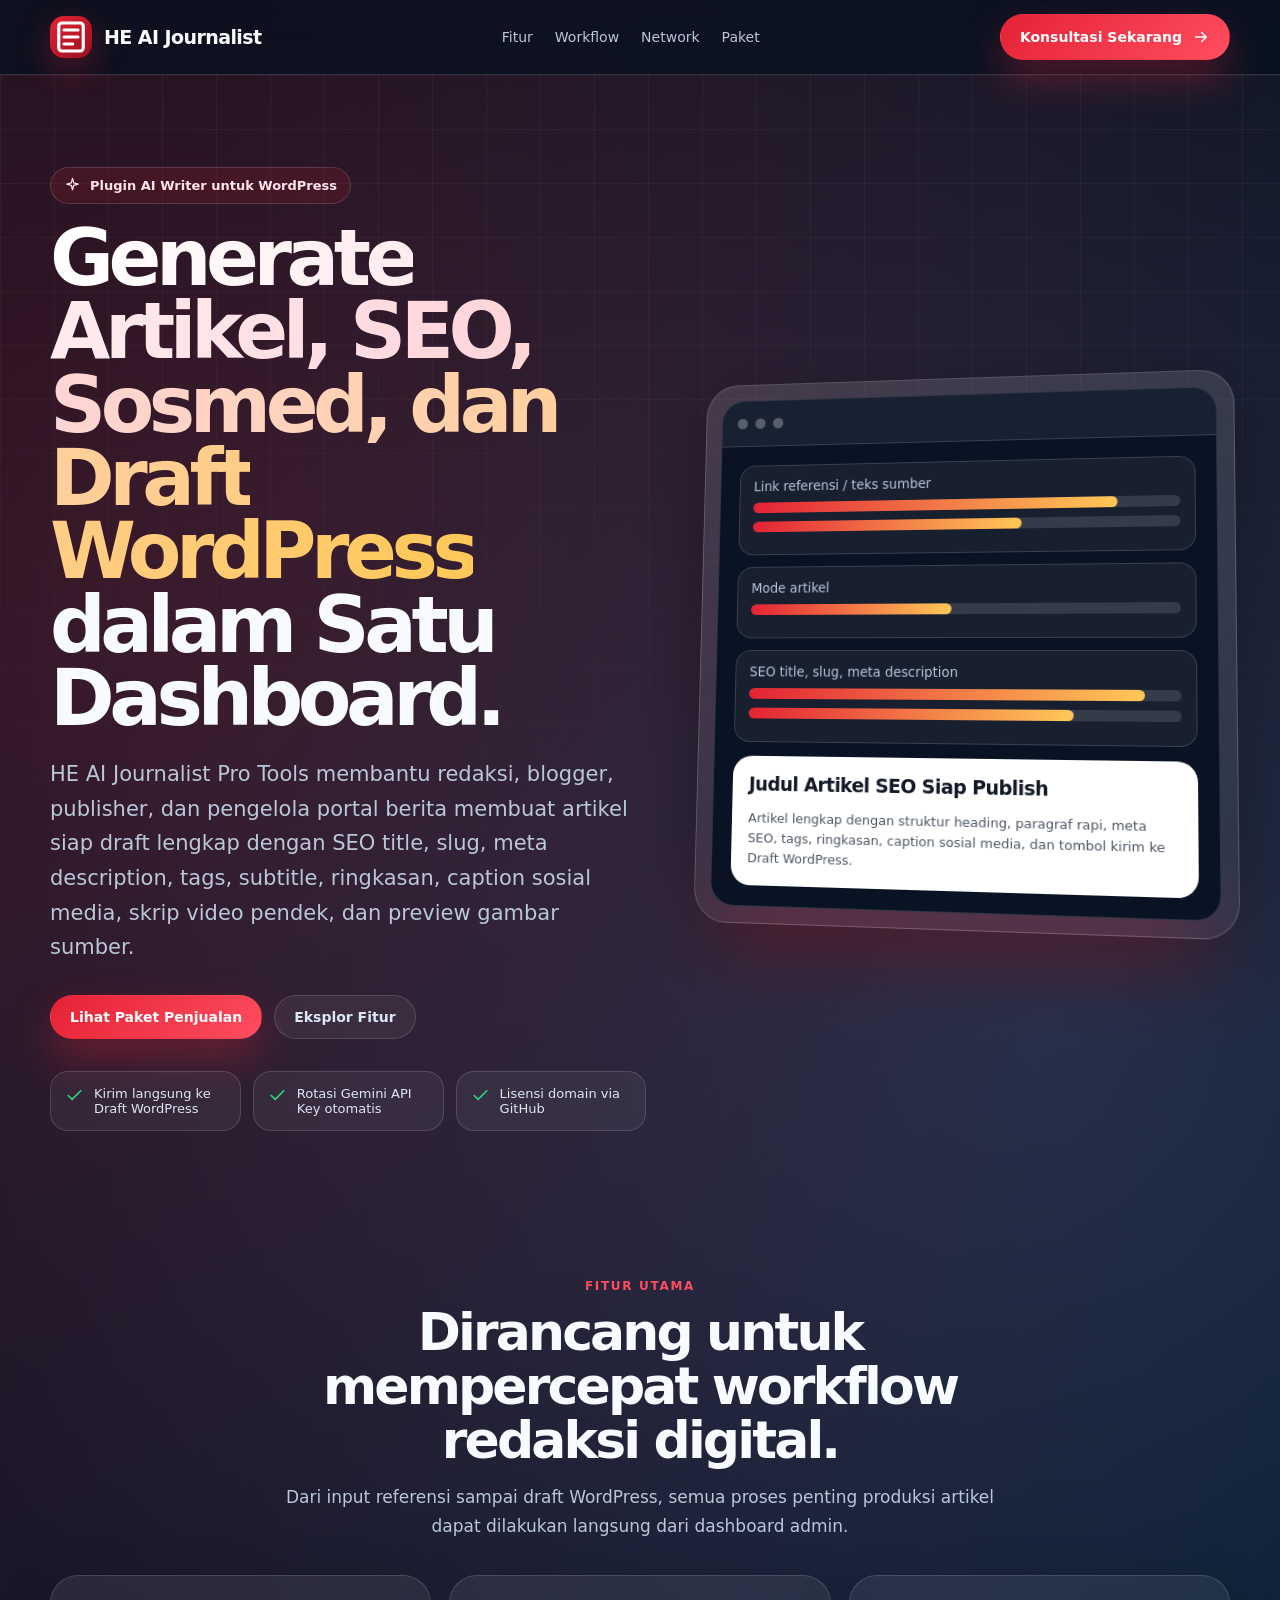
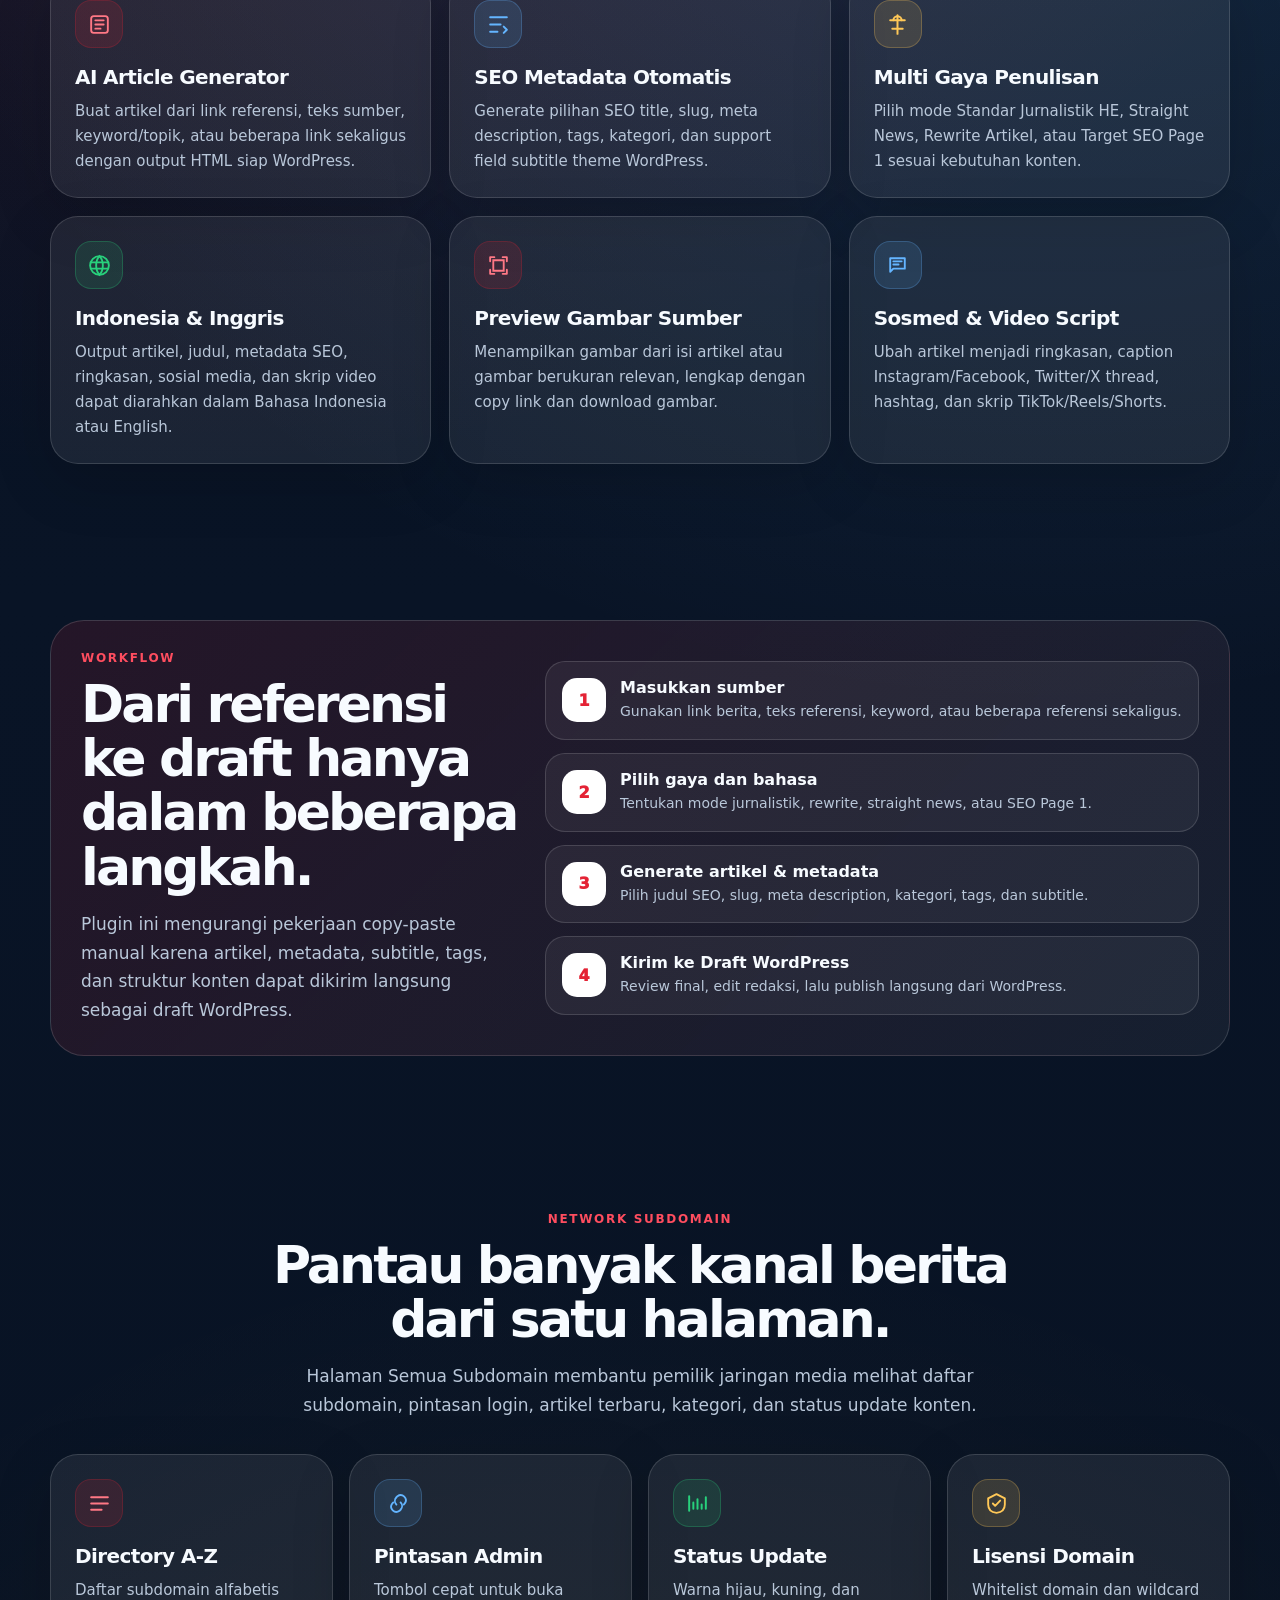
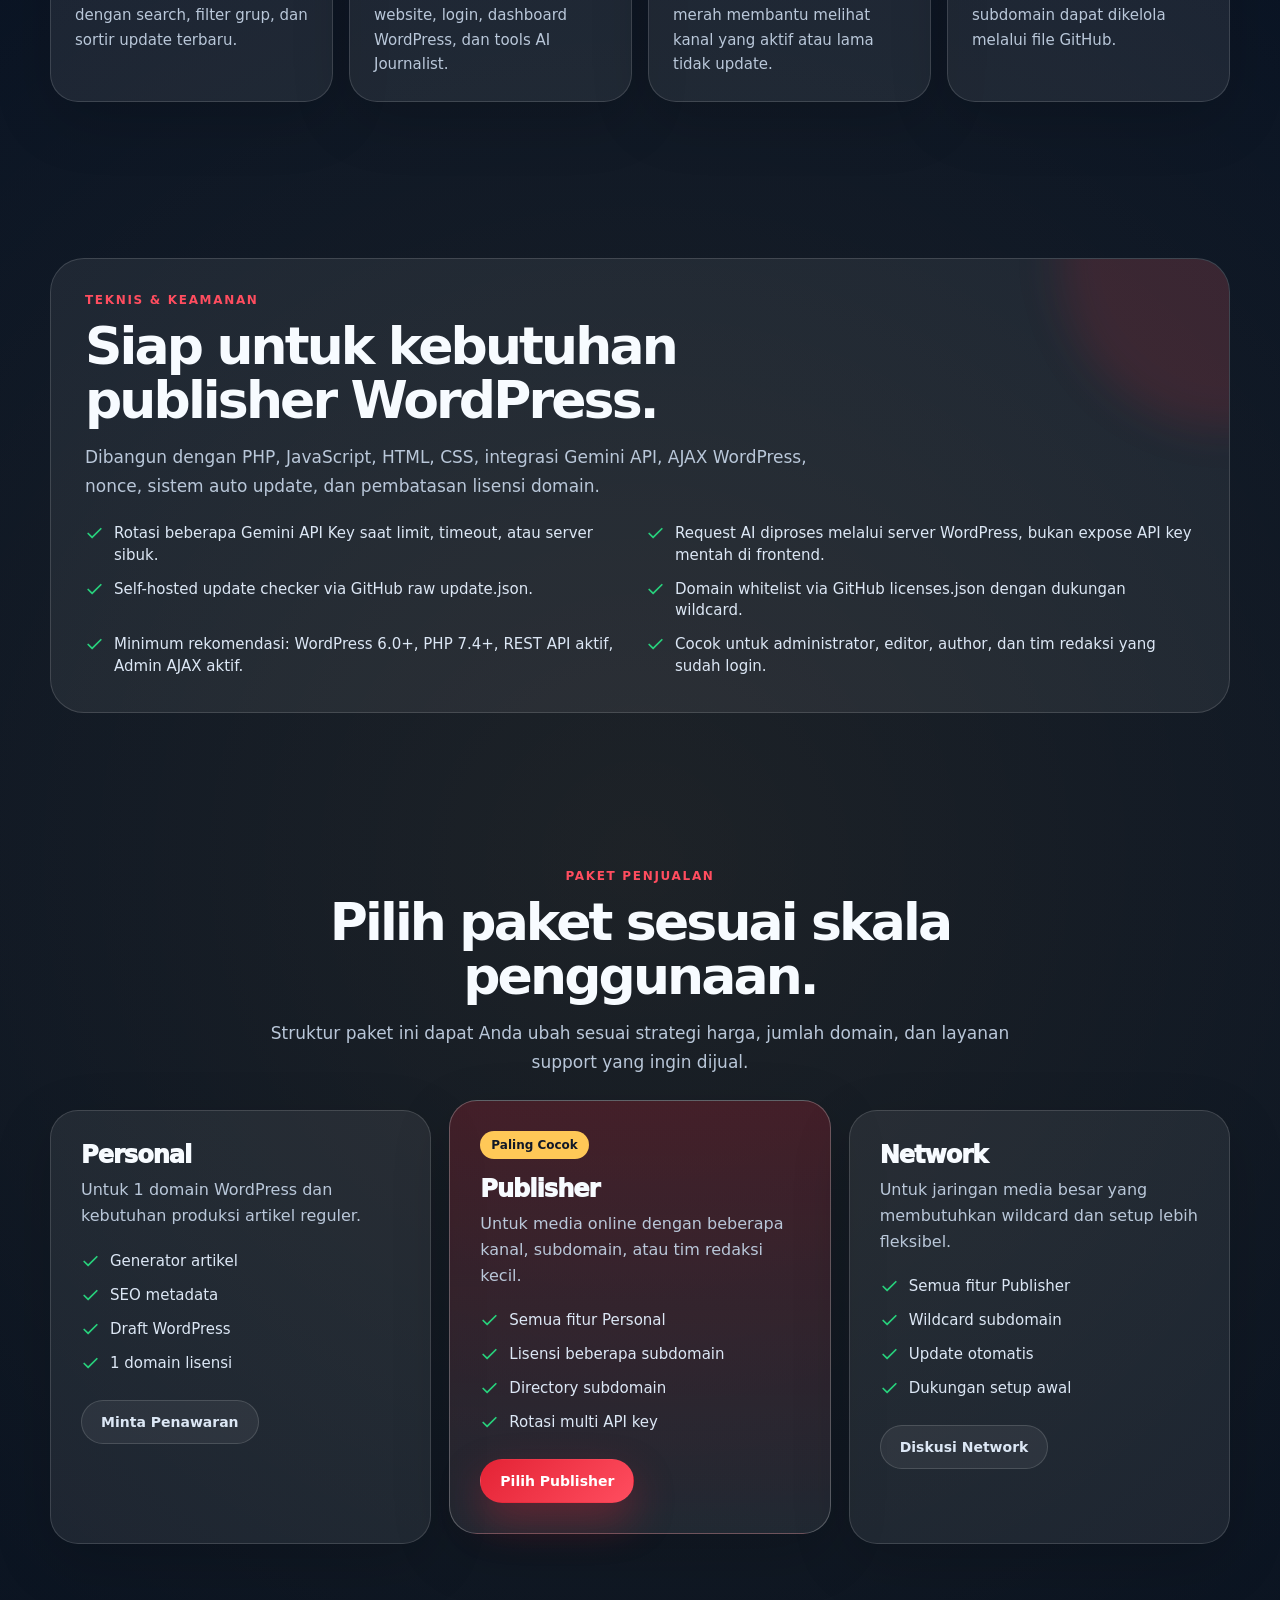
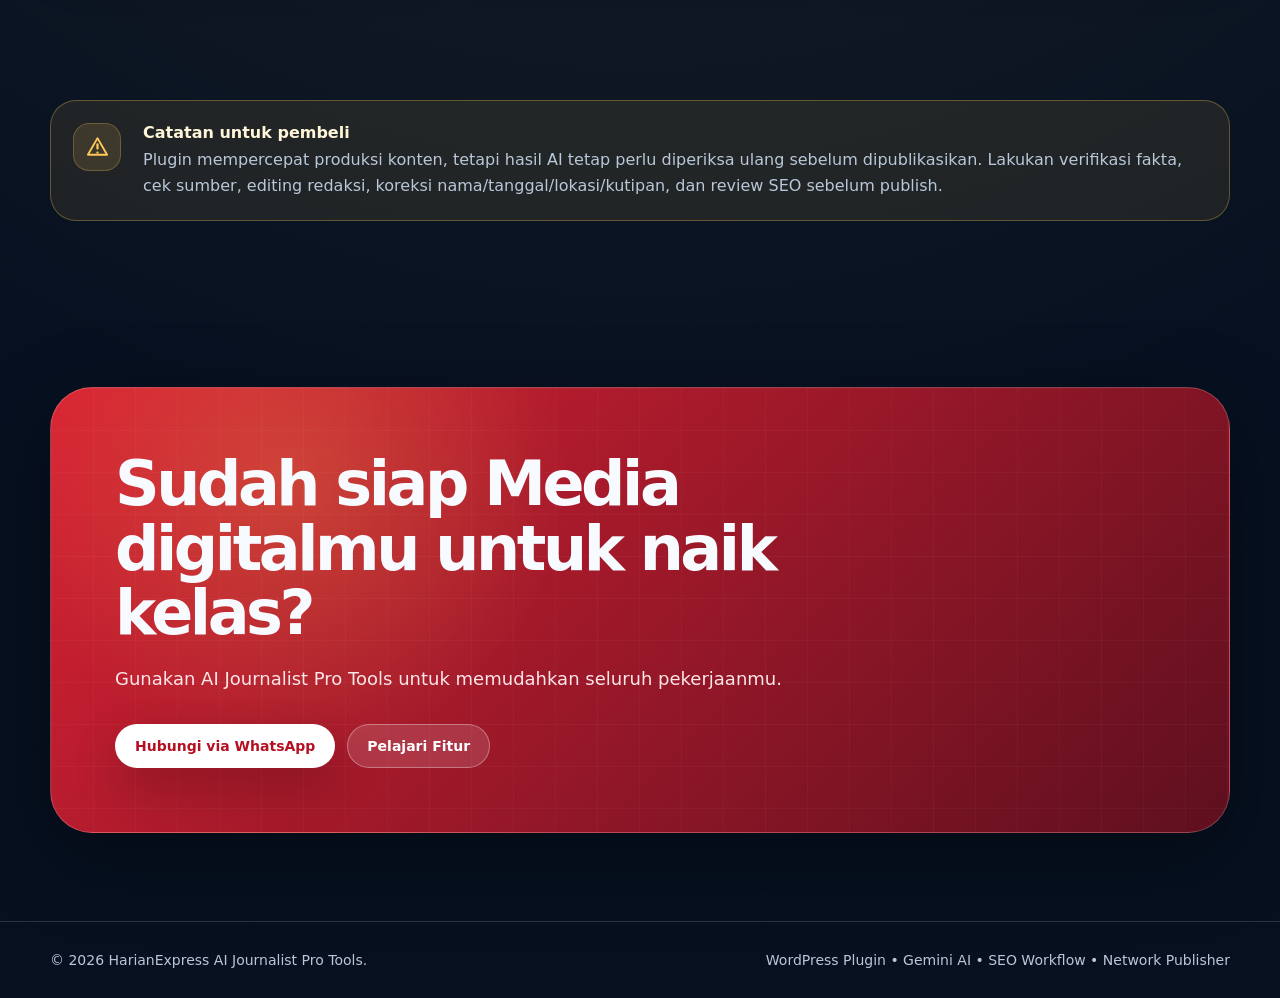
==== he/pl/index.html @ feca8781 "Update AI Journalist references in index.html" ====
<!DOCTYPE html>
<html lang="id">
<head>
  <meta charset="UTF-8" />
  <meta name="viewport" content="width=device-width, initial-scale=1.0" />
  <title>HarianExpress AI Journalist Pro Tools - Plugin AI Writer WordPress</title>
  <meta name="description" content="Plugin AI Journalist untuk WordPress: generate artikel, SEO metadata, draft sosial media, skrip video, preview gambar sumber, dan kirim ke Draft WordPress dalam satu dashboard." />
  <style>
    :root {
      --bg: #07111f;
      --bg-2: #0b1830;
      --card: rgba(255,255,255,.07);
      --card-2: rgba(255,255,255,.11);
      --text: #f7fbff;
      --muted: #b9c7d9;
      --soft: #dce7f5;
      --red: #e42335;
      --red-2: #ff4d5f;
      --gold: #ffc857;
      --green: #28d17c;
      --blue: #64b5ff;
      --line: rgba(255,255,255,.14);
      --shadow: 0 24px 80px rgba(0,0,0,.35);
      --radius: 28px;
      --max: 1180px;
    }

    * { box-sizing: border-box; }
    html { scroll-behavior: smooth; }
    body {
      margin: 0;
      font-family: Inter, ui-sans-serif, system-ui, -apple-system, BlinkMacSystemFont, "Segoe UI", sans-serif;
      background:
        radial-gradient(circle at 12% 10%, rgba(228,35,53,.22), transparent 28%),
        radial-gradient(circle at 82% 18%, rgba(100,181,255,.18), transparent 26%),
        radial-gradient(circle at 50% 70%, rgba(255,200,87,.09), transparent 30%),
        linear-gradient(180deg, var(--bg) 0%, #091426 38%, #06101f 100%);
      color: var(--text);
      overflow-x: hidden;
    }

    a { color: inherit; text-decoration: none; }
    img, svg { max-width: 100%; }

    .wrap { width: min(var(--max), calc(100% - 40px)); margin-inline: auto; }

    .nav {
      position: sticky;
      top: 0;
      z-index: 50;
      backdrop-filter: blur(18px);
      background: rgba(7,17,31,.74);
      border-bottom: 1px solid var(--line);
    }
    .nav-inner {
      min-height: 74px;
      display: flex;
      align-items: center;
      justify-content: space-between;
      gap: 18px;
    }
    .brand {
      display: flex;
      align-items: center;
      gap: 12px;
      font-weight: 900;
      letter-spacing: -.03em;
      font-size: 19px;
    }
    .brand-mark {
      width: 42px;
      height: 42px;
      border-radius: 14px;
      display: grid;
      place-items: center;
      background: linear-gradient(135deg, var(--red), #9a1020);
      box-shadow: 0 12px 32px rgba(228,35,53,.32);
      flex: 0 0 auto;
    }
    .nav-links {
      display: flex;
      align-items: center;
      gap: 22px;
      color: var(--muted);
      font-size: 14px;
    }
    .nav-links a:hover { color: white; }
    .btn {
      display: inline-flex;
      align-items: center;
      justify-content: center;
      gap: 10px;
      border: 1px solid transparent;
      border-radius: 999px;
      padding: 13px 19px;
      font-weight: 800;
      font-size: 14px;
      transition: .2s ease;
      cursor: pointer;
      white-space: nowrap;
    }
    .btn-primary {
      background: linear-gradient(135deg, var(--red), var(--red-2));
      box-shadow: 0 18px 40px rgba(228,35,53,.34);
      color: white;
    }
    .btn-primary:hover { transform: translateY(-2px); box-shadow: 0 22px 52px rgba(228,35,53,.45); }
    .btn-ghost {
      border-color: var(--line);
      color: var(--soft);
      background: rgba(255,255,255,.06);
    }
    .btn-ghost:hover { background: rgba(255,255,255,.11); transform: translateY(-2px); }

    .hero {
      position: relative;
      padding: 92px 0 70px;
      isolation: isolate;
    }
    .hero::before {
      content: "";
      position: absolute;
      inset: 0;
      background-image:
        linear-gradient(rgba(255,255,255,.045) 1px, transparent 1px),
        linear-gradient(90deg, rgba(255,255,255,.045) 1px, transparent 1px);
      background-size: 54px 54px;
      mask-image: linear-gradient(to bottom, black, transparent 80%);
      z-index: -2;
    }
    .hero-grid {
      display: grid;
      grid-template-columns: minmax(0, 1.05fr) minmax(320px, .95fr);
      gap: 44px;
      align-items: center;
    }
    .eyebrow {
      display: inline-flex;
      align-items: center;
      gap: 9px;
      color: #ffe4e8;
      border: 1px solid rgba(255,255,255,.14);
      background: rgba(228,35,53,.14);
      padding: 9px 13px;
      border-radius: 999px;
      font-weight: 800;
      font-size: 13px;
      margin-bottom: 18px;
    }
    h1 {
      margin: 0;
      max-width: 800px;
      font-size: clamp(42px, 7vw, 78px);
      line-height: .94;
      letter-spacing: -.07em;
    }
    .grad {
      background: linear-gradient(90deg, white, #ffd6dc 40%, var(--gold));
      -webkit-background-clip: text;
      color: transparent;
    }
    .lead {
      margin: 22px 0 0;
      max-width: 680px;
      color: var(--muted);
      font-size: clamp(17px, 2vw, 21px);
      line-height: 1.65;
    }
    .hero-actions { display: flex; gap: 12px; flex-wrap: wrap; margin-top: 30px; }
    .hero-points {
      display: grid;
      grid-template-columns: repeat(3, minmax(0,1fr));
      gap: 12px;
      margin-top: 32px;
      max-width: 760px;
    }
    .mini-point {
      border: 1px solid var(--line);
      background: rgba(255,255,255,.055);
      border-radius: 18px;
      padding: 14px;
      color: var(--soft);
      font-size: 13px;
      display: flex;
      gap: 10px;
      align-items: flex-start;
    }
    .mini-point svg { width: 19px; height: 19px; flex: 0 0 auto; color: var(--green); }

    .mockup {
      position: relative;
      border: 1px solid rgba(255,255,255,.18);
      background: linear-gradient(180deg, rgba(255,255,255,.12), rgba(255,255,255,.05));
      border-radius: 34px;
      padding: 16px;
      box-shadow: var(--shadow);
      transform: perspective(1000px) rotateY(-7deg) rotateX(4deg);
    }
    .mockup::after {
      content: "";
      position: absolute;
      inset: auto 24px -24px;
      height: 70px;
      background: rgba(228,35,53,.28);
      filter: blur(38px);
      z-index: -1;
    }
    .window {
      overflow: hidden;
      border-radius: 24px;
      border: 1px solid rgba(255,255,255,.14);
      background: #0a1324;
    }
    .window-top {
      height: 48px;
      display: flex;
      align-items: center;
      gap: 8px;
      padding: 0 16px;
      border-bottom: 1px solid var(--line);
      background: rgba(255,255,255,.06);
    }
    .dot { width: 11px; height: 11px; border-radius: 50%; background: rgba(255,255,255,.28); }
    .screen { padding: 20px; }
    .field {
      border: 1px solid var(--line);
      background: rgba(255,255,255,.06);
      border-radius: 16px;
      padding: 14px;
      margin-bottom: 12px;
    }
    .field small { color: var(--muted); display: block; margin-bottom: 7px; }
    .bar { height: 11px; border-radius: 999px; background: rgba(255,255,255,.12); margin: 9px 0; overflow: hidden; }
    .bar span { display: block; height: 100%; width: 70%; background: linear-gradient(90deg, var(--red), var(--gold)); border-radius: inherit; }
    .article-preview {
      margin-top: 14px;
      border-radius: 20px;
      padding: 17px;
      background: white;
      color: #111827;
    }
    .article-preview h3 { margin: 0 0 12px; font-size: 19px; line-height: 1.25; letter-spacing: -.03em; }
    .article-preview p { margin: 0; color: #4b5563; line-height: 1.55; font-size: 13px; }

    section { padding: 78px 0; }
    .section-head {
      max-width: 760px;
      margin-bottom: 34px;
    }
    .section-head.center { text-align: center; margin-inline: auto; }
    .tagline {
      color: var(--red-2);
      text-transform: uppercase;
      letter-spacing: .14em;
      font-weight: 900;
      font-size: 12px;
      margin-bottom: 12px;
    }
    h2 {
      margin: 0;
      font-size: clamp(32px, 4.6vw, 52px);
      line-height: 1.04;
      letter-spacing: -.055em;
    }
    .section-head p {
      color: var(--muted);
      margin: 16px 0 0;
      font-size: 17px;
      line-height: 1.7;
    }

    .grid-3 { display: grid; grid-template-columns: repeat(3, minmax(0,1fr)); gap: 18px; }
    .grid-4 { display: grid; grid-template-columns: repeat(4, minmax(0,1fr)); gap: 16px; }
    .card {
      border: 1px solid var(--line);
      background: var(--card);
      border-radius: var(--radius);
      padding: 24px;
      box-shadow: 0 18px 60px rgba(0,0,0,.16);
      transition: .2s ease;
    }
    .card:hover { transform: translateY(-4px); background: var(--card-2); }
    .icon {
      width: 48px;
      height: 48px;
      border-radius: 16px;
      display: grid;
      place-items: center;
      margin-bottom: 17px;
      background: rgba(228,35,53,.14);
      color: #ff7885;
      border: 1px solid rgba(228,35,53,.22);
    }
    .icon.blue { background: rgba(100,181,255,.13); color: var(--blue); border-color: rgba(100,181,255,.25); }
    .icon.gold { background: rgba(255,200,87,.13); color: var(--gold); border-color: rgba(255,200,87,.25); }
    .icon.green { background: rgba(40,209,124,.12); color: var(--green); border-color: rgba(40,209,124,.25); }
    .icon svg { width: 25px; height: 25px; }
    .card h3 { margin: 0 0 10px; font-size: 20px; letter-spacing: -.03em; }
    .card p { margin: 0; color: var(--muted); line-height: 1.65; font-size: 15px; }

    .feature-band {
      border: 1px solid var(--line);
      background: linear-gradient(135deg, rgba(228,35,53,.13), rgba(255,255,255,.055));
      border-radius: 34px;
      padding: 30px;
      display: grid;
      grid-template-columns: .8fr 1.2fr;
      gap: 28px;
      align-items: center;
    }
    .steps { display: grid; gap: 13px; }
    .step {
      display: grid;
      grid-template-columns: 44px 1fr;
      gap: 14px;
      align-items: start;
      padding: 16px;
      border: 1px solid var(--line);
      background: rgba(255,255,255,.055);
      border-radius: 20px;
    }
    .num {
      width: 44px;
      height: 44px;
      border-radius: 15px;
      display: grid;
      place-items: center;
      background: white;
      color: var(--red);
      font-weight: 950;
    }
    .step strong { display: block; margin-bottom: 4px; }
    .step span { color: var(--muted); line-height: 1.55; font-size: 14px; }

    .wide-card {
      border: 1px solid var(--line);
      background: rgba(255,255,255,.065);
      border-radius: 34px;
      padding: 34px;
      overflow: hidden;
      position: relative;
    }
    .wide-card::after {
      content: "";
      position: absolute;
      width: 340px;
      height: 340px;
      border-radius: 50%;
      background: rgba(228,35,53,.14);
      filter: blur(20px);
      right: -170px;
      top: -170px;
      pointer-events: none;
    }
    .list {
      display: grid;
      grid-template-columns: repeat(2, minmax(0,1fr));
      gap: 12px;
      margin-top: 22px;
      position: relative;
      z-index: 1;
    }
    .check {
      display: flex;
      gap: 10px;
      align-items: flex-start;
      color: var(--soft);
      line-height: 1.45;
      font-size: 15px;
    }
    .check svg { width: 19px; height: 19px; flex: 0 0 auto; color: var(--green); margin-top: 1px; }

    .pricing { display: grid; grid-template-columns: repeat(3, minmax(0,1fr)); gap: 18px; align-items: stretch; }
    .price-card { position: relative; padding: 30px; }
    .price-card.featured {
      background: linear-gradient(180deg, rgba(228,35,53,.21), rgba(255,255,255,.07));
      border-color: rgba(255,255,255,.25);
      transform: translateY(-10px);
    }
    .badge {
      display: inline-flex;
      padding: 7px 11px;
      border-radius: 999px;
      color: #111827;
      background: var(--gold);
      font-weight: 900;
      font-size: 12px;
      margin-bottom: 16px;
    }
    .price-title { font-size: 24px; font-weight: 950; letter-spacing: -.04em; margin-bottom: 8px; }
    .price-text { color: var(--muted); line-height: 1.6; min-height: 52px; }
    .price-list { display: grid; gap: 12px; margin: 22px 0 26px; }

    .warning {
      display: grid;
      grid-template-columns: 54px 1fr;
      gap: 16px;
      align-items: start;
      border: 1px solid rgba(255,200,87,.3);
      background: rgba(255,200,87,.09);
      border-radius: 26px;
      padding: 22px;
      color: #fff5d8;
    }
    .warning p { margin: 5px 0 0; color: var(--muted); line-height: 1.6; }

    .cta {
      padding: 88px 0;
    }
    .cta-box {
      position: relative;
      overflow: hidden;
      border-radius: 42px;
      padding: clamp(34px, 6vw, 64px);
      border: 1px solid rgba(255,255,255,.2);
      background:
        radial-gradient(circle at 20% 20%, rgba(255,200,87,.22), transparent 28%),
        linear-gradient(135deg, rgba(228,35,53,.95), rgba(99,16,31,.95));
      box-shadow: var(--shadow);
    }
    .cta-box::before {
      content: "";
      position: absolute;
      inset: 0;
      background-image: linear-gradient(rgba(255,255,255,.1) 1px, transparent 1px), linear-gradient(90deg, rgba(255,255,255,.1) 1px, transparent 1px);
      background-size: 42px 42px;
      opacity: .32;
    }
    .cta-content { position: relative; max-width: 760px; }
    .cta h2 { font-size: clamp(34px, 5vw, 62px); }
    .cta p { color: #ffe4e8; line-height: 1.7; font-size: 18px; margin: 18px 0 28px; }
    .cta .btn-primary { background: white; color: #b50f22; box-shadow: 0 20px 48px rgba(0,0,0,.2); }
    .cta .btn-ghost { background: rgba(255,255,255,.13); border-color: rgba(255,255,255,.32); color: white; }

    footer {
      border-top: 1px solid var(--line);
      padding: 30px 0;
      color: var(--muted);
      font-size: 14px;
    }
    .footer-inner { display: flex; justify-content: space-between; gap: 18px; flex-wrap: wrap; }

    @media (max-width: 980px) {
      .hero-grid, .feature-band { grid-template-columns: 1fr; }
      .mockup { transform: none; }
      .grid-3, .pricing { grid-template-columns: 1fr; }
      .grid-4 { grid-template-columns: repeat(2, minmax(0,1fr)); }
      .price-card.featured { transform: none; }
      .nav-links { display: none; }
    }
    @media (max-width: 640px) {
      .wrap { width: min(100% - 28px, var(--max)); }
      .hero { padding-top: 58px; }
      .hero-points, .grid-4, .list { grid-template-columns: 1fr; }
      .screen { padding: 14px; }
      .wide-card, .feature-band { padding: 22px; border-radius: 26px; }
      .btn { width: 100%; }
      .hero-actions { flex-direction: column; }
      .brand span { display: none; }
    }
  </style>
</head>
<body>
  <nav class="nav">
    <div class="wrap nav-inner">
      <a href="#" class="brand" aria-label="HarianExpress AI Journalist Pro Tools">
        <span class="brand-mark">
          <svg viewBox="0 0 24 24" fill="none" aria-hidden="true"><path d="M5 5.8C5 4.8 5.8 4 6.8 4h10.4c1 0 1.8.8 1.8 1.8v12.4c0 1-.8 1.8-1.8 1.8H6.8A1.8 1.8 0 0 1 5 18.2V5.8Z" stroke="white" stroke-width="1.8"/><path d="M8 8h8M8 12h8M8 16h5" stroke="white" stroke-width="1.8" stroke-linecap="round"/></svg>
        </span>
        <span>HE AI Journalist</span>
      </a>
      <div class="nav-links">
        <a href="#fitur">Fitur</a>
        <a href="#workflow">Workflow</a>
        <a href="#network">Network</a>
        <a href="#paket">Paket</a>
      </div>
      <a class="btn btn-primary" href="#kontak">
        Konsultasi Sekarang
        <svg width="18" height="18" viewBox="0 0 24 24" fill="none" aria-hidden="true"><path d="M5 12h14m-6-6 6 6-6 6" stroke="currentColor" stroke-width="2" stroke-linecap="round" stroke-linejoin="round"/></svg>
      </a>
    </div>
  </nav>

  <header class="hero">
    <div class="wrap hero-grid">
      <div>
        <div class="eyebrow">
          <svg width="17" height="17" viewBox="0 0 24 24" fill="none" aria-hidden="true"><path d="m12 2 1.7 6.3L20 10l-6.3 1.7L12 18l-1.7-6.3L4 10l6.3-1.7L12 2Z" stroke="currentColor" stroke-width="1.8" stroke-linejoin="round"/></svg>
          Plugin AI Writer untuk WordPress
        </div>
        <h1><span class="grad">Generate Artikel, SEO, Sosmed, dan Draft WordPress</span> dalam Satu Dashboard.</h1>
        <p class="lead">HE AI Journalist Pro Tools membantu redaksi, blogger, publisher, dan pengelola portal berita membuat artikel siap draft lengkap dengan SEO title, slug, meta description, tags, subtitle, ringkasan, caption sosial media, skrip video pendek, dan preview gambar sumber.</p>
        <div class="hero-actions">
          <a class="btn btn-primary" href="#paket">Lihat Paket Penjualan</a>
          <a class="btn btn-ghost" href="#fitur">Eksplor Fitur</a>
        </div>
        <div class="hero-points">
          <div class="mini-point"><svg viewBox="0 0 24 24" fill="none"><path d="M20 6 9 17l-5-5" stroke="currentColor" stroke-width="2.2" stroke-linecap="round" stroke-linejoin="round"/></svg><span>Kirim langsung ke Draft WordPress</span></div>
          <div class="mini-point"><svg viewBox="0 0 24 24" fill="none"><path d="M20 6 9 17l-5-5" stroke="currentColor" stroke-width="2.2" stroke-linecap="round" stroke-linejoin="round"/></svg><span>Rotasi Gemini API Key otomatis</span></div>
          <div class="mini-point"><svg viewBox="0 0 24 24" fill="none"><path d="M20 6 9 17l-5-5" stroke="currentColor" stroke-width="2.2" stroke-linecap="round" stroke-linejoin="round"/></svg><span>Lisensi domain via GitHub</span></div>
        </div>
      </div>

      <div class="mockup" aria-label="Preview dashboard plugin">
        <div class="window">
          <div class="window-top"><span class="dot"></span><span class="dot"></span><span class="dot"></span></div>
          <div class="screen">
            <div class="field"><small>Link referensi / teks sumber</small><div class="bar"><span style="width:86%"></span></div><div class="bar"><span style="width:64%"></span></div></div>
            <div class="field"><small>Mode artikel</small><div class="bar"><span style="width:48%"></span></div></div>
            <div class="field"><small>SEO title, slug, meta description</small><div class="bar"><span style="width:92%"></span></div><div class="bar"><span style="width:76%"></span></div></div>
            <div class="article-preview">
              <h3>Judul Artikel SEO Siap Publish</h3>
              <p>Artikel lengkap dengan struktur heading, paragraf rapi, meta SEO, tags, ringkasan, caption sosial media, dan tombol kirim ke Draft WordPress.</p>
            </div>
          </div>
        </div>
      </div>
    </div>
  </header>

  <section id="fitur">
    <div class="wrap">
      <div class="section-head center">
        <div class="tagline">Fitur Utama</div>
        <h2>Dirancang untuk mempercepat workflow redaksi digital.</h2>
        <p>Dari input referensi sampai draft WordPress, semua proses penting produksi artikel dapat dilakukan langsung dari dashboard admin.</p>
      </div>
      <div class="grid-3">
        <article class="card">
          <div class="icon"><svg viewBox="0 0 24 24" fill="none"><path d="M4 6.5A2.5 2.5 0 0 1 6.5 4h11A2.5 2.5 0 0 1 20 6.5v11a2.5 2.5 0 0 1-2.5 2.5h-11A2.5 2.5 0 0 1 4 17.5v-11Z" stroke="currentColor" stroke-width="1.8"/><path d="M8 8h8M8 12h8M8 16h5" stroke="currentColor" stroke-width="1.8" stroke-linecap="round"/></svg></div>
          <h3>AI Article Generator</h3>
          <p>Buat artikel dari link referensi, teks sumber, keyword/topik, atau beberapa link sekaligus dengan output HTML siap WordPress.</p>
        </article>
        <article class="card">
          <div class="icon blue"><svg viewBox="0 0 24 24" fill="none"><path d="M4 5h16M4 12h10M4 19h7" stroke="currentColor" stroke-width="1.9" stroke-linecap="round"/><path d="m17 14 3 3-3 3" stroke="currentColor" stroke-width="1.9" stroke-linecap="round" stroke-linejoin="round"/></svg></div>
          <h3>SEO Metadata Otomatis</h3>
          <p>Generate pilihan SEO title, slug, meta description, tags, kategori, dan support field subtitle theme WordPress.</p>
        </article>
        <article class="card">
          <div class="icon gold"><svg viewBox="0 0 24 24" fill="none"><path d="M12 3v18M5 8h14M7 16h10" stroke="currentColor" stroke-width="1.9" stroke-linecap="round"/><path d="M8 8c0-2.2 1.8-4 4-4s4 1.8 4 4" stroke="currentColor" stroke-width="1.9" stroke-linecap="round"/></svg></div>
          <h3>Multi Gaya Penulisan</h3>
          <p>Pilih mode Standar Jurnalistik HE, Straight News, Rewrite Artikel, atau Target SEO Page 1 sesuai kebutuhan konten.</p>
        </article>
        <article class="card">
          <div class="icon green"><svg viewBox="0 0 24 24" fill="none"><path d="M12 3a9 9 0 1 0 0 18 9 9 0 0 0 0-18Z" stroke="currentColor" stroke-width="1.8"/><path d="M3.6 9h16.8M3.6 15h16.8M12 3c2.2 2.3 3.2 5.3 3.2 9s-1 6.7-3.2 9c-2.2-2.3-3.2-5.3-3.2-9s1-6.7 3.2-9Z" stroke="currentColor" stroke-width="1.8"/></svg></div>
          <h3>Indonesia & Inggris</h3>
          <p>Output artikel, judul, metadata SEO, ringkasan, sosial media, dan skrip video dapat diarahkan dalam Bahasa Indonesia atau English.</p>
        </article>
        <article class="card">
          <div class="icon"><svg viewBox="0 0 24 24" fill="none"><path d="M7 7h10v10H7V7Z" stroke="currentColor" stroke-width="1.8"/><path d="M4 4h4M16 4h4M4 20h4M16 20h4M4 4v4M20 4v4M4 16v4M20 16v4" stroke="currentColor" stroke-width="1.8" stroke-linecap="round"/></svg></div>
          <h3>Preview Gambar Sumber</h3>
          <p>Menampilkan gambar dari isi artikel atau gambar berukuran relevan, lengkap dengan copy link dan download gambar.</p>
        </article>
        <article class="card">
          <div class="icon blue"><svg viewBox="0 0 24 24" fill="none"><path d="M5 5h14v10H8l-3 3V5Z" stroke="currentColor" stroke-width="1.8" stroke-linejoin="round"/><path d="M8 8h8M8 11h5" stroke="currentColor" stroke-width="1.8" stroke-linecap="round"/></svg></div>
          <h3>Sosmed & Video Script</h3>
          <p>Ubah artikel menjadi ringkasan, caption Instagram/Facebook, Twitter/X thread, hashtag, dan skrip TikTok/Reels/Shorts.</p>
        </article>
      </div>
    </div>
  </section>

  <section id="workflow">
    <div class="wrap">
      <div class="feature-band">
        <div class="section-head" style="margin-bottom:0">
          <div class="tagline">Workflow</div>
          <h2>Dari referensi ke draft hanya dalam beberapa langkah.</h2>
          <p>Plugin ini mengurangi pekerjaan copy-paste manual karena artikel, metadata, subtitle, tags, dan struktur konten dapat dikirim langsung sebagai draft WordPress.</p>
        </div>
        <div class="steps">
          <div class="step"><div class="num">1</div><div><strong>Masukkan sumber</strong><span>Gunakan link berita, teks referensi, keyword, atau beberapa referensi sekaligus.</span></div></div>
          <div class="step"><div class="num">2</div><div><strong>Pilih gaya dan bahasa</strong><span>Tentukan mode jurnalistik, rewrite, straight news, atau SEO Page 1.</span></div></div>
          <div class="step"><div class="num">3</div><div><strong>Generate artikel & metadata</strong><span>Pilih judul SEO, slug, meta description, kategori, tags, dan subtitle.</span></div></div>
          <div class="step"><div class="num">4</div><div><strong>Kirim ke Draft WordPress</strong><span>Review final, edit redaksi, lalu publish langsung dari WordPress.</span></div></div>
        </div>
      </div>
    </div>
  </section>

  <section id="network">
    <div class="wrap">
      <div class="section-head center">
        <div class="tagline">Network Subdomain</div>
        <h2>Pantau banyak kanal berita dari satu halaman.</h2>
        <p>Halaman Semua Subdomain membantu pemilik jaringan media melihat daftar subdomain, pintasan login, artikel terbaru, kategori, dan status update konten.</p>
      </div>
      <div class="grid-4">
        <article class="card"><div class="icon"><svg viewBox="0 0 24 24" fill="none"><path d="M4 6h16M4 12h16M4 18h10" stroke="currentColor" stroke-width="1.9" stroke-linecap="round"/></svg></div><h3>Directory A-Z</h3><p>Daftar subdomain alfabetis dengan search, filter grup, dan sortir update terbaru.</p></article>
        <article class="card"><div class="icon blue"><svg viewBox="0 0 24 24" fill="none"><path d="M10 13a5 5 0 0 1 0-7l1-1a5 5 0 0 1 7 7l-1 1" stroke="currentColor" stroke-width="1.8" stroke-linecap="round"/><path d="M14 11a5 5 0 0 1 0 7l-1 1a5 5 0 0 1-7-7l1-1" stroke="currentColor" stroke-width="1.8" stroke-linecap="round"/></svg></div><h3>Pintasan Admin</h3><p>Tombol cepat untuk buka website, login, dashboard WordPress, dan tools AI Journalist.</p></article>
        <article class="card"><div class="icon green"><svg viewBox="0 0 24 24" fill="none"><path d="M4 19V5M8 17v-6M12 17V8M16 17v-4M20 17V6" stroke="currentColor" stroke-width="1.9" stroke-linecap="round"/></svg></div><h3>Status Update</h3><p>Warna hijau, kuning, dan merah membantu melihat kanal yang aktif atau lama tidak update.</p></article>
        <article class="card"><div class="icon gold"><svg viewBox="0 0 24 24" fill="none"><path d="M12 3 4 7v6c0 5 3.5 7.5 8 8 4.5-.5 8-3 8-8V7l-8-4Z" stroke="currentColor" stroke-width="1.8" stroke-linejoin="round"/><path d="m8.5 12 2.2 2.2 4.8-5" stroke="currentColor" stroke-width="1.8" stroke-linecap="round" stroke-linejoin="round"/></svg></div><h3>Lisensi Domain</h3><p>Whitelist domain dan wildcard subdomain dapat dikelola melalui file GitHub.</p></article>
      </div>
    </div>
  </section>

  <section>
    <div class="wrap">
      <div class="wide-card">
        <div class="section-head" style="margin-bottom:0; position:relative; z-index:1">
          <div class="tagline">Teknis & Keamanan</div>
          <h2>Siap untuk kebutuhan publisher WordPress.</h2>
          <p>Dibangun dengan PHP, JavaScript, HTML, CSS, integrasi Gemini API, AJAX WordPress, nonce, sistem auto update, dan pembatasan lisensi domain.</p>
        </div>
        <div class="list">
          <div class="check"><svg viewBox="0 0 24 24" fill="none"><path d="M20 6 9 17l-5-5" stroke="currentColor" stroke-width="2.2" stroke-linecap="round" stroke-linejoin="round"/></svg><span>Rotasi beberapa Gemini API Key saat limit, timeout, atau server sibuk.</span></div>
          <div class="check"><svg viewBox="0 0 24 24" fill="none"><path d="M20 6 9 17l-5-5" stroke="currentColor" stroke-width="2.2" stroke-linecap="round" stroke-linejoin="round"/></svg><span>Request AI diproses melalui server WordPress, bukan expose API key mentah di frontend.</span></div>
          <div class="check"><svg viewBox="0 0 24 24" fill="none"><path d="M20 6 9 17l-5-5" stroke="currentColor" stroke-width="2.2" stroke-linecap="round" stroke-linejoin="round"/></svg><span>Self-hosted update checker via GitHub raw update.json.</span></div>
          <div class="check"><svg viewBox="0 0 24 24" fill="none"><path d="M20 6 9 17l-5-5" stroke="currentColor" stroke-width="2.2" stroke-linecap="round" stroke-linejoin="round"/></svg><span>Domain whitelist via GitHub licenses.json dengan dukungan wildcard.</span></div>
          <div class="check"><svg viewBox="0 0 24 24" fill="none"><path d="M20 6 9 17l-5-5" stroke="currentColor" stroke-width="2.2" stroke-linecap="round" stroke-linejoin="round"/></svg><span>Minimum rekomendasi: WordPress 6.0+, PHP 7.4+, REST API aktif, Admin AJAX aktif.</span></div>
          <div class="check"><svg viewBox="0 0 24 24" fill="none"><path d="M20 6 9 17l-5-5" stroke="currentColor" stroke-width="2.2" stroke-linecap="round" stroke-linejoin="round"/></svg><span>Cocok untuk administrator, editor, author, dan tim redaksi yang sudah login.</span></div>
        </div>
      </div>
    </div>
  </section>

  <section id="paket">
    <div class="wrap">
      <div class="section-head center">
        <div class="tagline">Paket Penjualan</div>
        <h2>Pilih paket sesuai skala penggunaan.</h2>
        <p>Struktur paket ini dapat Anda ubah sesuai strategi harga, jumlah domain, dan layanan support yang ingin dijual.</p>
      </div>
      <div class="pricing">
        <article class="card price-card">
          <div class="price-title">Personal</div>
          <div class="price-text">Untuk 1 domain WordPress dan kebutuhan produksi artikel reguler.</div>
          <div class="price-list">
            <div class="check"><svg viewBox="0 0 24 24" fill="none"><path d="M20 6 9 17l-5-5" stroke="currentColor" stroke-width="2.2" stroke-linecap="round" stroke-linejoin="round"/></svg><span>Generator artikel</span></div>
            <div class="check"><svg viewBox="0 0 24 24" fill="none"><path d="M20 6 9 17l-5-5" stroke="currentColor" stroke-width="2.2" stroke-linecap="round" stroke-linejoin="round"/></svg><span>SEO metadata</span></div>
            <div class="check"><svg viewBox="0 0 24 24" fill="none"><path d="M20 6 9 17l-5-5" stroke="currentColor" stroke-width="2.2" stroke-linecap="round" stroke-linejoin="round"/></svg><span>Draft WordPress</span></div>
            <div class="check"><svg viewBox="0 0 24 24" fill="none"><path d="M20 6 9 17l-5-5" stroke="currentColor" stroke-width="2.2" stroke-linecap="round" stroke-linejoin="round"/></svg><span>1 domain lisensi</span></div>
          </div>
          <a class="btn btn-ghost" href="#kontak">Minta Penawaran</a>
        </article>
        <article class="card price-card featured">
          <span class="badge">Paling Cocok</span>
          <div class="price-title">Publisher</div>
          <div class="price-text">Untuk media online dengan beberapa kanal, subdomain, atau tim redaksi kecil.</div>
          <div class="price-list">
            <div class="check"><svg viewBox="0 0 24 24" fill="none"><path d="M20 6 9 17l-5-5" stroke="currentColor" stroke-width="2.2" stroke-linecap="round" stroke-linejoin="round"/></svg><span>Semua fitur Personal</span></div>
            <div class="check"><svg viewBox="0 0 24 24" fill="none"><path d="M20 6 9 17l-5-5" stroke="currentColor" stroke-width="2.2" stroke-linecap="round" stroke-linejoin="round"/></svg><span>Lisensi beberapa subdomain</span></div>
            <div class="check"><svg viewBox="0 0 24 24" fill="none"><path d="M20 6 9 17l-5-5" stroke="currentColor" stroke-width="2.2" stroke-linecap="round" stroke-linejoin="round"/></svg><span>Directory subdomain</span></div>
            <div class="check"><svg viewBox="0 0 24 24" fill="none"><path d="M20 6 9 17l-5-5" stroke="currentColor" stroke-width="2.2" stroke-linecap="round" stroke-linejoin="round"/></svg><span>Rotasi multi API key</span></div>
          </div>
          <a class="btn btn-primary" href="#kontak">Pilih Publisher</a>
        </article>
        <article class="card price-card">
          <div class="price-title">Network</div>
          <div class="price-text">Untuk jaringan media besar yang membutuhkan wildcard dan setup lebih fleksibel.</div>
          <div class="price-list">
            <div class="check"><svg viewBox="0 0 24 24" fill="none"><path d="M20 6 9 17l-5-5" stroke="currentColor" stroke-width="2.2" stroke-linecap="round" stroke-linejoin="round"/></svg><span>Semua fitur Publisher</span></div>
            <div class="check"><svg viewBox="0 0 24 24" fill="none"><path d="M20 6 9 17l-5-5" stroke="currentColor" stroke-width="2.2" stroke-linecap="round" stroke-linejoin="round"/></svg><span>Wildcard subdomain</span></div>
            <div class="check"><svg viewBox="0 0 24 24" fill="none"><path d="M20 6 9 17l-5-5" stroke="currentColor" stroke-width="2.2" stroke-linecap="round" stroke-linejoin="round"/></svg><span>Update otomatis</span></div>
            <div class="check"><svg viewBox="0 0 24 24" fill="none"><path d="M20 6 9 17l-5-5" stroke="currentColor" stroke-width="2.2" stroke-linecap="round" stroke-linejoin="round"/></svg><span>Dukungan setup awal</span></div>
          </div>
          <a class="btn btn-ghost" href="#kontak">Diskusi Network</a>
        </article>
      </div>
    </div>
  </section>

  <section>
    <div class="wrap">
      <div class="warning">
        <div class="icon gold" style="margin:0"><svg viewBox="0 0 24 24" fill="none"><path d="M12 3 2.8 19h18.4L12 3Z" stroke="currentColor" stroke-width="1.8" stroke-linejoin="round"/><path d="M12 9v4M12 17h.01" stroke="currentColor" stroke-width="2.2" stroke-linecap="round"/></svg></div>
        <div><strong>Catatan untuk pembeli</strong><p>Plugin mempercepat produksi konten, tetapi hasil AI tetap perlu diperiksa ulang sebelum dipublikasikan. Lakukan verifikasi fakta, cek sumber, editing redaksi, koreksi nama/tanggal/lokasi/kutipan, dan review SEO sebelum publish.</p></div>
      </div>
    </div>
  </section>

  <section class="cta" id="kontak">
    <div class="wrap">
      <div class="cta-box">
        <div class="cta-content">
          <h2>Sudah siap Media digitalmu untuk naik kelas?</h2>
          <p>Gunakan AI Journalist Pro Tools untuk memudahkan seluruh pekerjaanmu.</p>
          <div class="hero-actions">
            <a class="btn btn-primary" href="https://wa.me/6289507785333" target="_blank" rel="noopener">Hubungi via WhatsApp</a>
            <a class="btn btn-ghost" href="#fitur">Pelajari Fitur</a>
          </div>
        </div>
      </div>
    </div>
  </section>

  <footer>
    <div class="wrap footer-inner">
      <div>© 2026 HarianExpress AI Journalist Pro Tools.</div>
      <div>WordPress Plugin • Gemini AI • SEO Workflow • Network Publisher</div>
    </div>
  </footer>
</body>
</html>
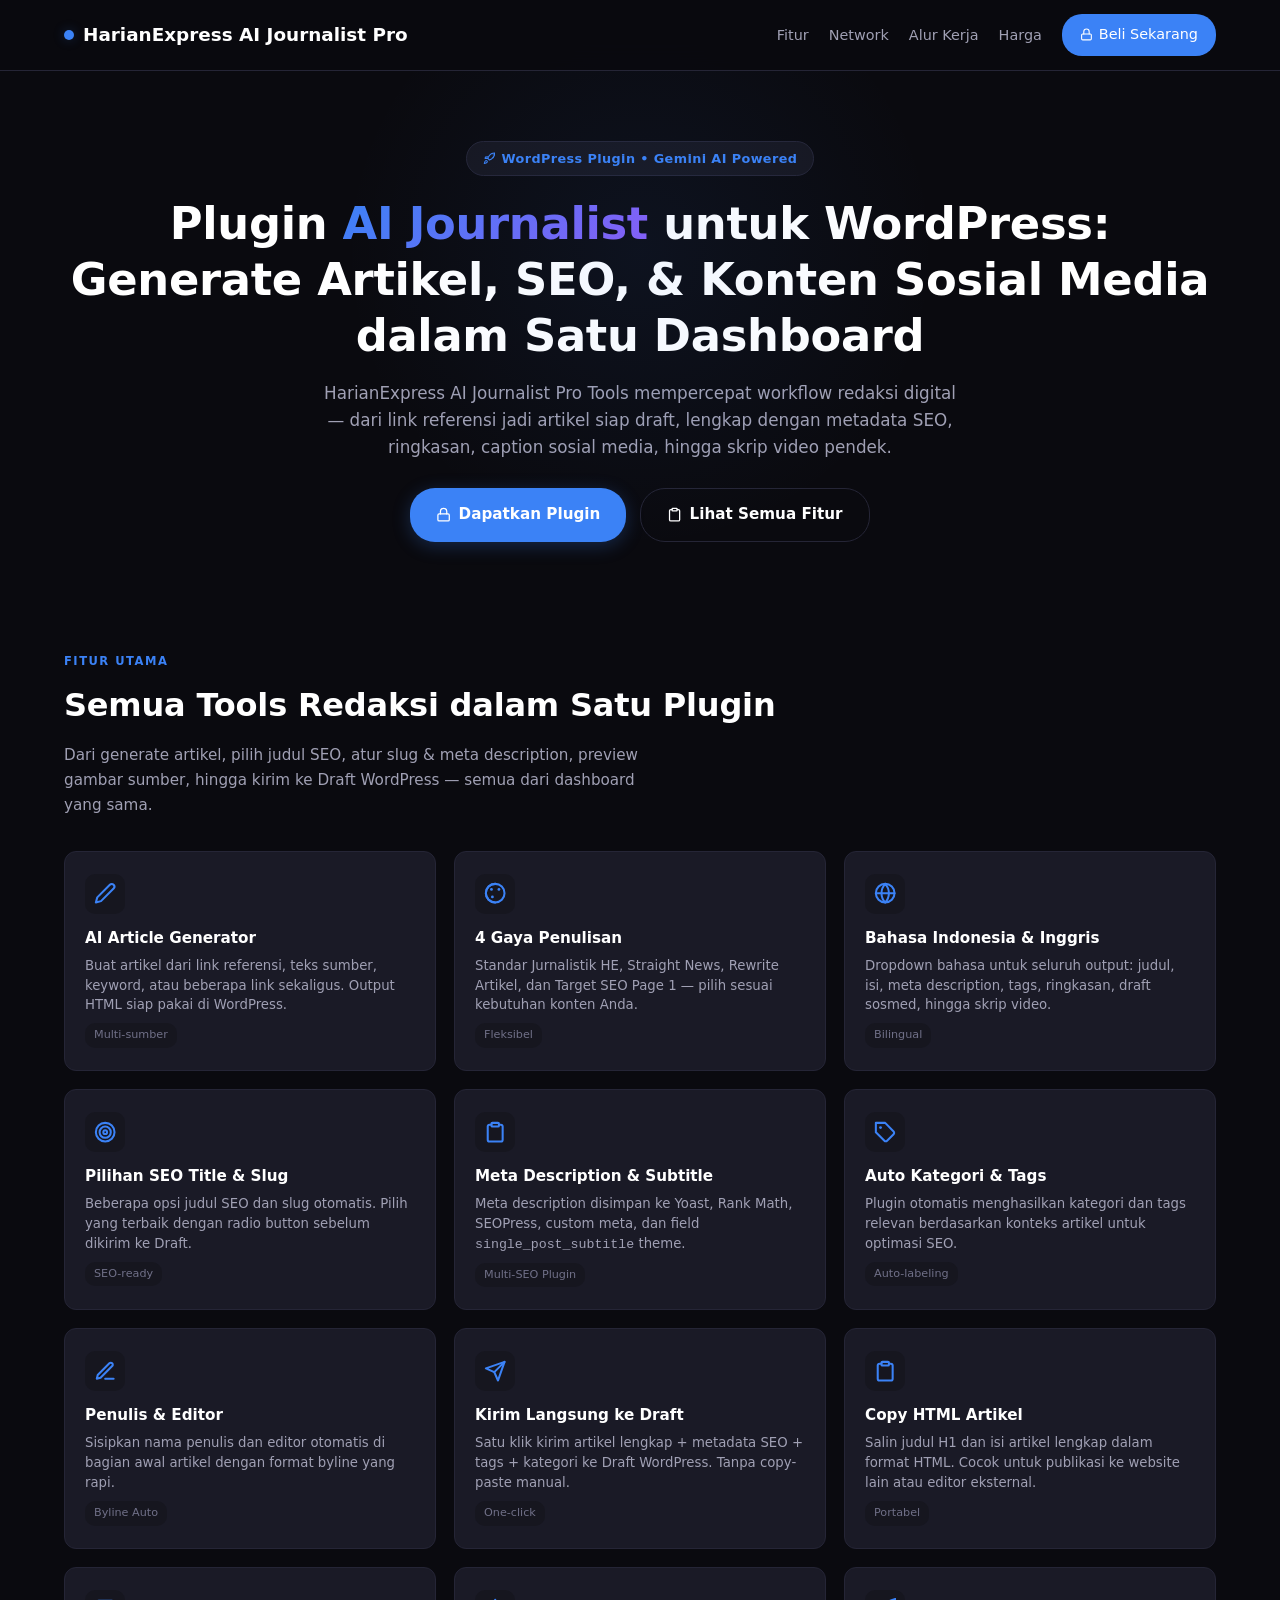
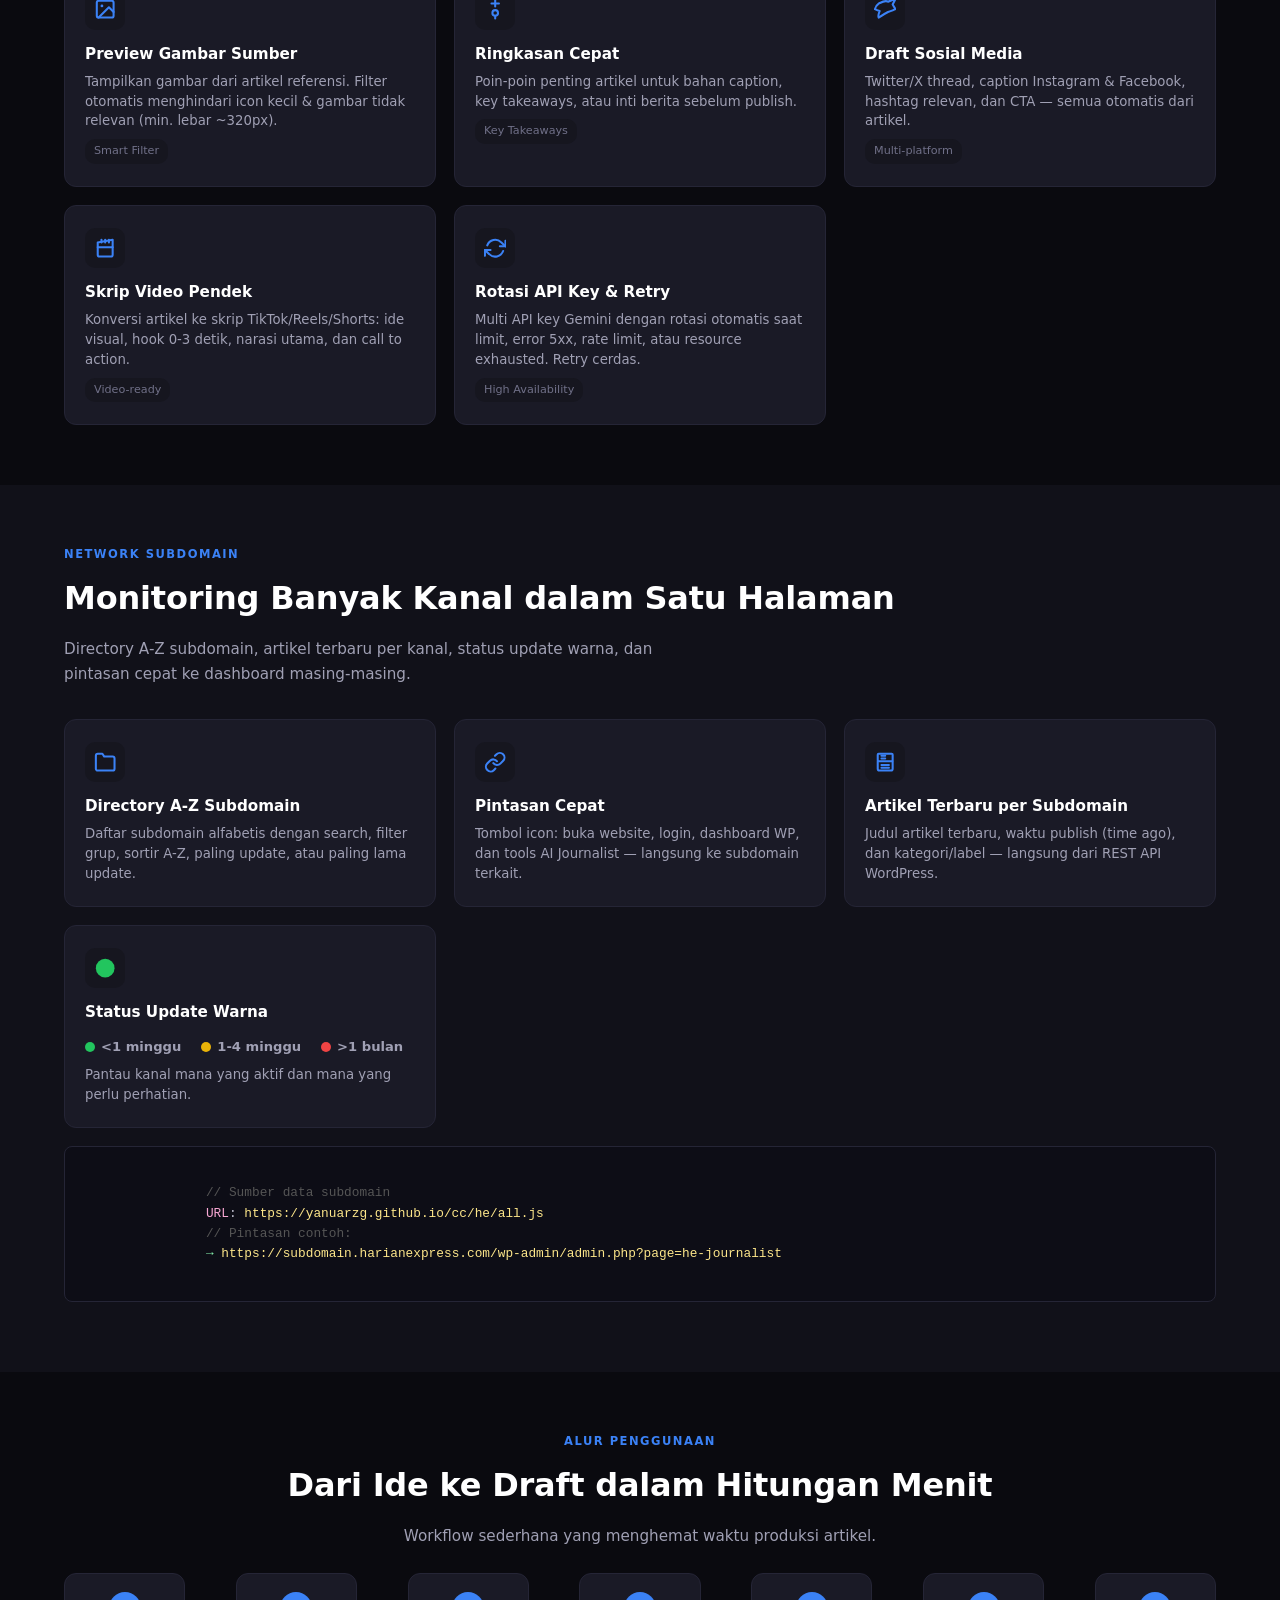
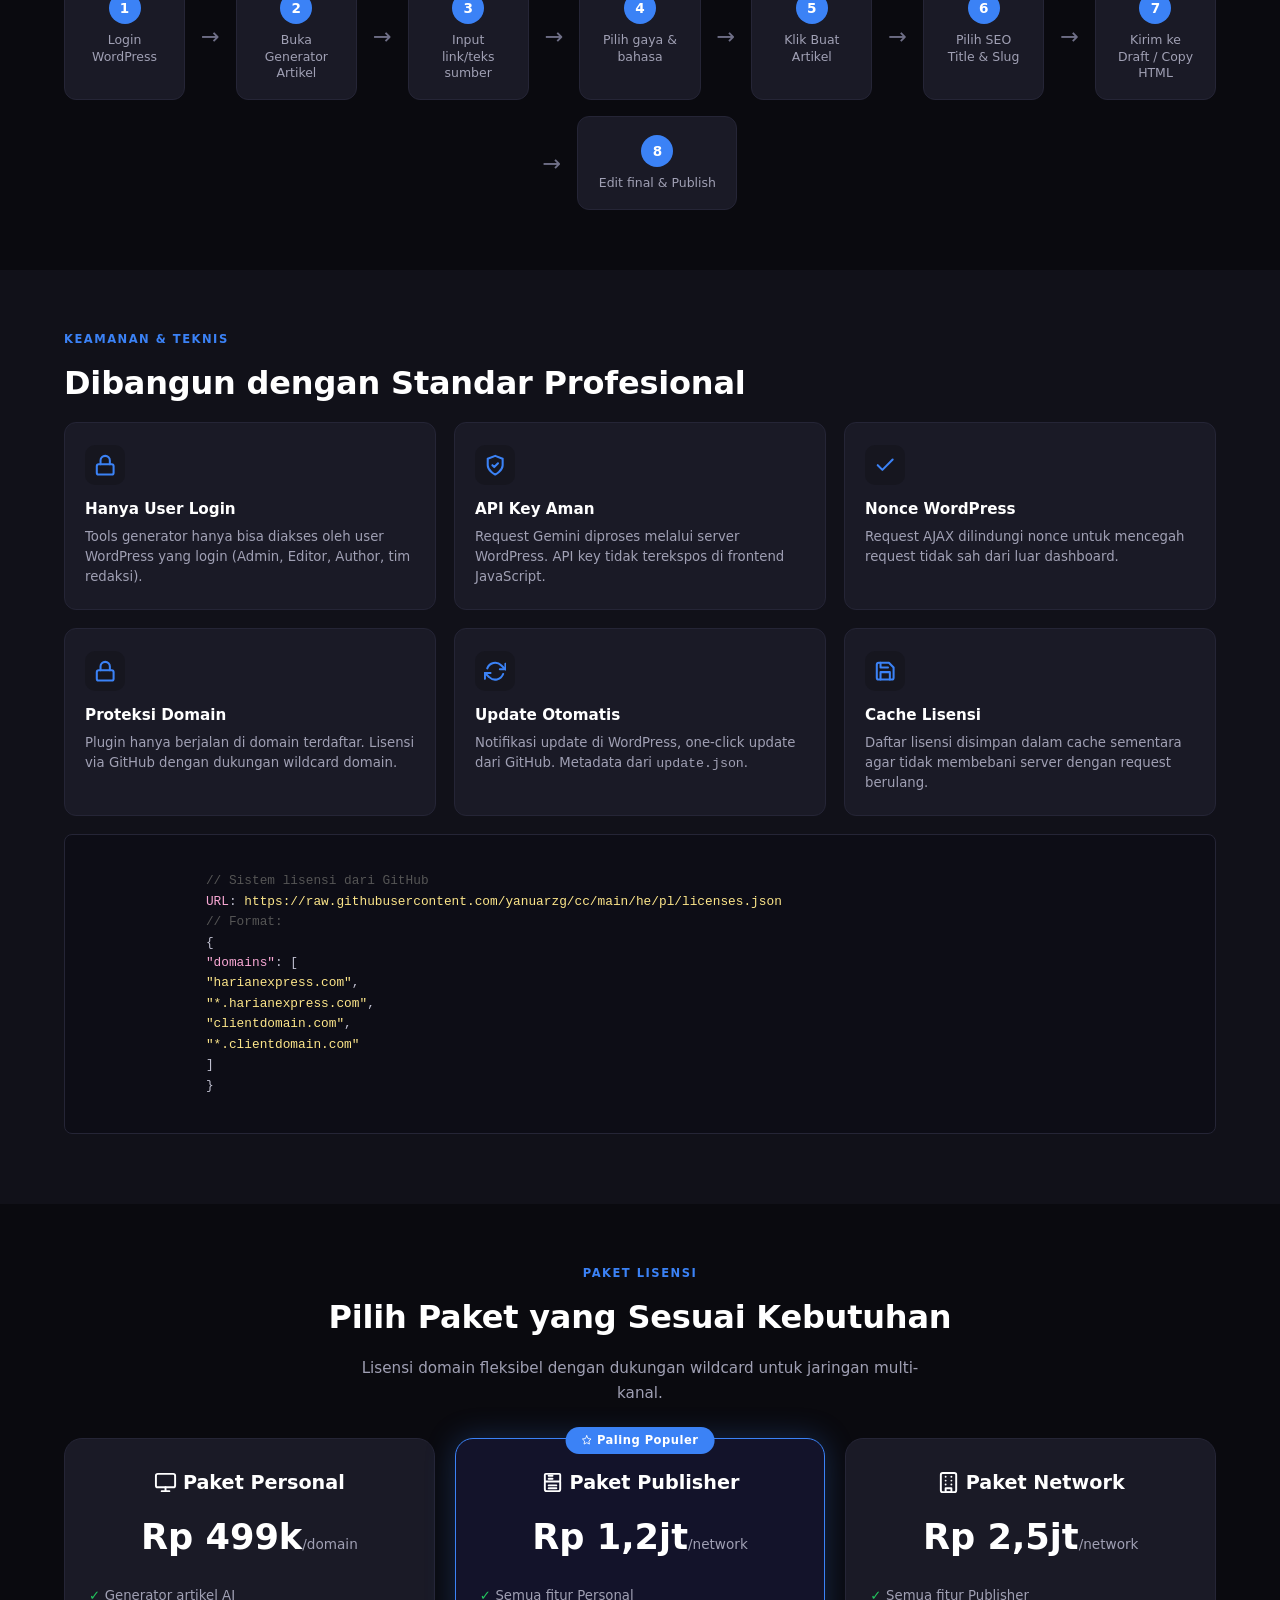
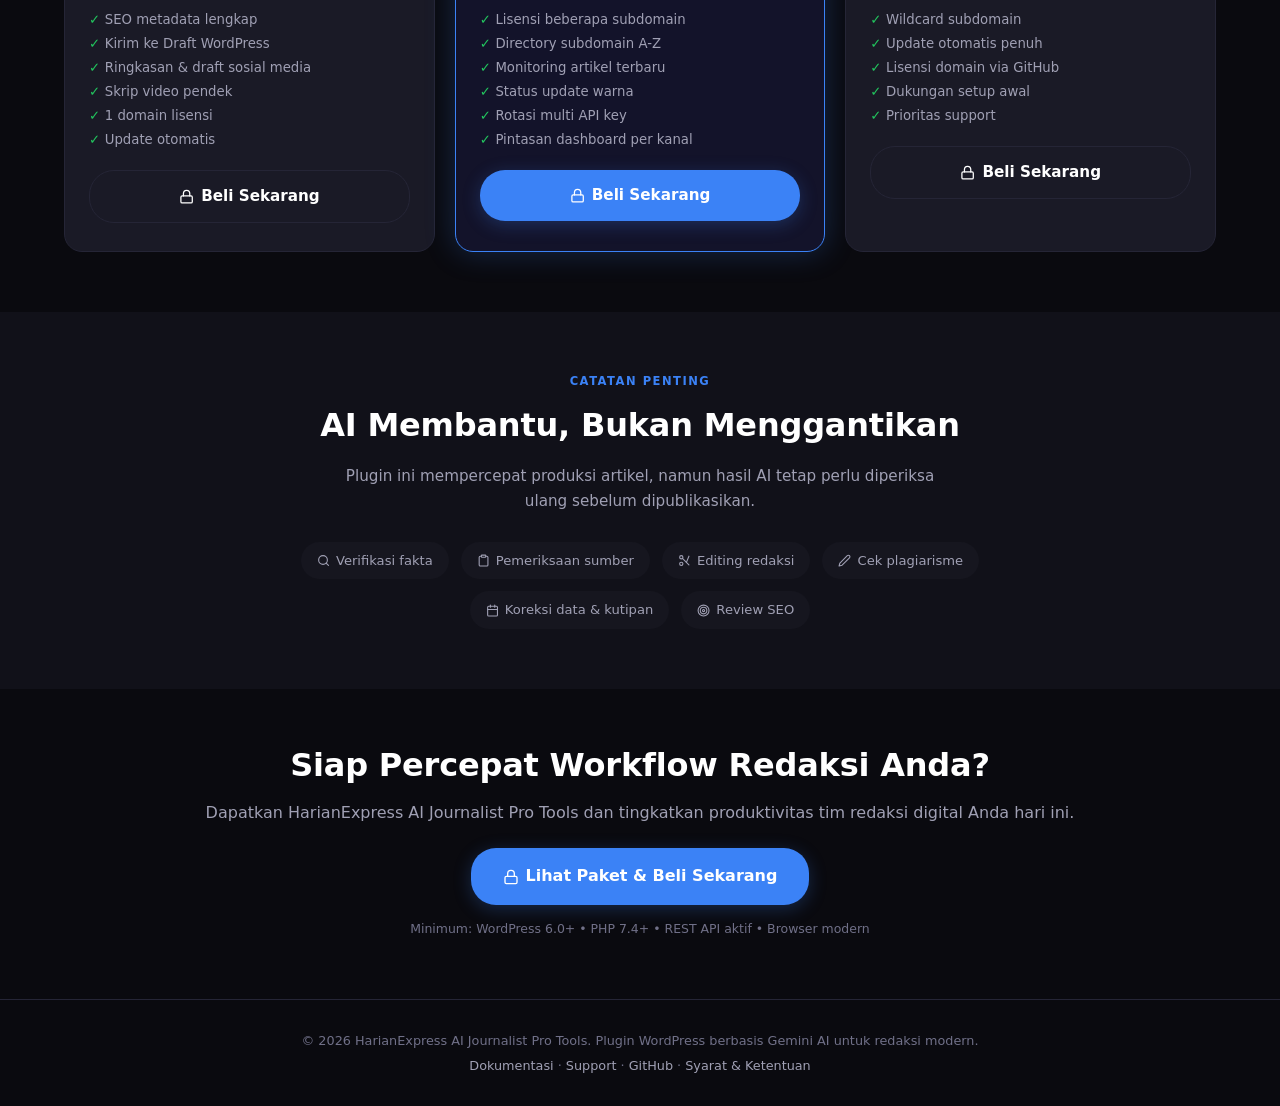
==== commit b83321b9: "Update greeting from 'Hello' to 'Goodbye'" ====
--- a/he/pl/index.html
+++ b/he/pl/index.html
@@ -1,695 +1,1193 @@
 <!DOCTYPE html>
 <html lang="id">
 <head>
-  <meta charset="UTF-8" />
-  <meta name="viewport" content="width=device-width, initial-scale=1.0" />
-  <title>HarianExpress AI Journalist Pro Tools - Plugin AI Writer WordPress</title>
-  <meta name="description" content="Plugin AI Journalist untuk WordPress: generate artikel, SEO metadata, draft sosial media, skrip video, preview gambar sumber, dan kirim ke Draft WordPress dalam satu dashboard." />
-  <style>
-    :root {
-      --bg: #07111f;
-      --bg-2: #0b1830;
-      --card: rgba(255,255,255,.07);
-      --card-2: rgba(255,255,255,.11);
-      --text: #f7fbff;
-      --muted: #b9c7d9;
-      --soft: #dce7f5;
-      --red: #e42335;
-      --red-2: #ff4d5f;
-      --gold: #ffc857;
-      --green: #28d17c;
-      --blue: #64b5ff;
-      --line: rgba(255,255,255,.14);
-      --shadow: 0 24px 80px rgba(0,0,0,.35);
-      --radius: 28px;
-      --max: 1180px;
-    }
-
-    * { box-sizing: border-box; }
-    html { scroll-behavior: smooth; }
-    body {
-      margin: 0;
-      font-family: Inter, ui-sans-serif, system-ui, -apple-system, BlinkMacSystemFont, "Segoe UI", sans-serif;
-      background:
-        radial-gradient(circle at 12% 10%, rgba(228,35,53,.22), transparent 28%),
-        radial-gradient(circle at 82% 18%, rgba(100,181,255,.18), transparent 26%),
-        radial-gradient(circle at 50% 70%, rgba(255,200,87,.09), transparent 30%),
-        linear-gradient(180deg, var(--bg) 0%, #091426 38%, #06101f 100%);
-      color: var(--text);
-      overflow-x: hidden;
-    }
-
-    a { color: inherit; text-decoration: none; }
-    img, svg { max-width: 100%; }
-
-    .wrap { width: min(var(--max), calc(100% - 40px)); margin-inline: auto; }
-
-    .nav {
-      position: sticky;
-      top: 0;
-      z-index: 50;
-      backdrop-filter: blur(18px);
-      background: rgba(7,17,31,.74);
-      border-bottom: 1px solid var(--line);
-    }
-    .nav-inner {
-      min-height: 74px;
-      display: flex;
-      align-items: center;
-      justify-content: space-between;
-      gap: 18px;
-    }
-    .brand {
-      display: flex;
-      align-items: center;
-      gap: 12px;
-      font-weight: 900;
-      letter-spacing: -.03em;
-      font-size: 19px;
-    }
-    .brand-mark {
-      width: 42px;
-      height: 42px;
-      border-radius: 14px;
-      display: grid;
-      place-items: center;
-      background: linear-gradient(135deg, var(--red), #9a1020);
-      box-shadow: 0 12px 32px rgba(228,35,53,.32);
-      flex: 0 0 auto;
-    }
-    .nav-links {
-      display: flex;
-      align-items: center;
-      gap: 22px;
-      color: var(--muted);
-      font-size: 14px;
-    }
-    .nav-links a:hover { color: white; }
-    .btn {
-      display: inline-flex;
-      align-items: center;
-      justify-content: center;
-      gap: 10px;
-      border: 1px solid transparent;
-      border-radius: 999px;
-      padding: 13px 19px;
-      font-weight: 800;
-      font-size: 14px;
-      transition: .2s ease;
-      cursor: pointer;
-      white-space: nowrap;
-    }
-    .btn-primary {
-      background: linear-gradient(135deg, var(--red), var(--red-2));
-      box-shadow: 0 18px 40px rgba(228,35,53,.34);
-      color: white;
-    }
-    .btn-primary:hover { transform: translateY(-2px); box-shadow: 0 22px 52px rgba(228,35,53,.45); }
-    .btn-ghost {
-      border-color: var(--line);
-      color: var(--soft);
-      background: rgba(255,255,255,.06);
-    }
-    .btn-ghost:hover { background: rgba(255,255,255,.11); transform: translateY(-2px); }
-
-    .hero {
-      position: relative;
-      padding: 92px 0 70px;
-      isolation: isolate;
-    }
-    .hero::before {
-      content: "";
-      position: absolute;
-      inset: 0;
-      background-image:
-        linear-gradient(rgba(255,255,255,.045) 1px, transparent 1px),
-        linear-gradient(90deg, rgba(255,255,255,.045) 1px, transparent 1px);
-      background-size: 54px 54px;
-      mask-image: linear-gradient(to bottom, black, transparent 80%);
-      z-index: -2;
-    }
-    .hero-grid {
-      display: grid;
-      grid-template-columns: minmax(0, 1.05fr) minmax(320px, .95fr);
-      gap: 44px;
-      align-items: center;
-    }
-    .eyebrow {
-      display: inline-flex;
-      align-items: center;
-      gap: 9px;
-      color: #ffe4e8;
-      border: 1px solid rgba(255,255,255,.14);
-      background: rgba(228,35,53,.14);
-      padding: 9px 13px;
-      border-radius: 999px;
-      font-weight: 800;
-      font-size: 13px;
-      margin-bottom: 18px;
-    }
-    h1 {
-      margin: 0;
-      max-width: 800px;
-      font-size: clamp(42px, 7vw, 78px);
-      line-height: .94;
-      letter-spacing: -.07em;
-    }
-    .grad {
-      background: linear-gradient(90deg, white, #ffd6dc 40%, var(--gold));
-      -webkit-background-clip: text;
-      color: transparent;
-    }
-    .lead {
-      margin: 22px 0 0;
-      max-width: 680px;
-      color: var(--muted);
-      font-size: clamp(17px, 2vw, 21px);
-      line-height: 1.65;
-    }
-    .hero-actions { display: flex; gap: 12px; flex-wrap: wrap; margin-top: 30px; }
-    .hero-points {
-      display: grid;
-      grid-template-columns: repeat(3, minmax(0,1fr));
-      gap: 12px;
-      margin-top: 32px;
-      max-width: 760px;
-    }
-    .mini-point {
-      border: 1px solid var(--line);
-      background: rgba(255,255,255,.055);
-      border-radius: 18px;
-      padding: 14px;
-      color: var(--soft);
-      font-size: 13px;
-      display: flex;
-      gap: 10px;
-      align-items: flex-start;
-    }
-    .mini-point svg { width: 19px; height: 19px; flex: 0 0 auto; color: var(--green); }
-
-    .mockup {
-      position: relative;
-      border: 1px solid rgba(255,255,255,.18);
-      background: linear-gradient(180deg, rgba(255,255,255,.12), rgba(255,255,255,.05));
-      border-radius: 34px;
-      padding: 16px;
-      box-shadow: var(--shadow);
-      transform: perspective(1000px) rotateY(-7deg) rotateX(4deg);
-    }
-    .mockup::after {
-      content: "";
-      position: absolute;
-      inset: auto 24px -24px;
-      height: 70px;
-      background: rgba(228,35,53,.28);
-      filter: blur(38px);
-      z-index: -1;
-    }
-    .window {
-      overflow: hidden;
-      border-radius: 24px;
-      border: 1px solid rgba(255,255,255,.14);
-      background: #0a1324;
-    }
-    .window-top {
-      height: 48px;
-      display: flex;
-      align-items: center;
-      gap: 8px;
-      padding: 0 16px;
-      border-bottom: 1px solid var(--line);
-      background: rgba(255,255,255,.06);
-    }
-    .dot { width: 11px; height: 11px; border-radius: 50%; background: rgba(255,255,255,.28); }
-    .screen { padding: 20px; }
-    .field {
-      border: 1px solid var(--line);
-      background: rgba(255,255,255,.06);
-      border-radius: 16px;
-      padding: 14px;
-      margin-bottom: 12px;
-    }
-    .field small { color: var(--muted); display: block; margin-bottom: 7px; }
-    .bar { height: 11px; border-radius: 999px; background: rgba(255,255,255,.12); margin: 9px 0; overflow: hidden; }
-    .bar span { display: block; height: 100%; width: 70%; background: linear-gradient(90deg, var(--red), var(--gold)); border-radius: inherit; }
-    .article-preview {
-      margin-top: 14px;
-      border-radius: 20px;
-      padding: 17px;
-      background: white;
-      color: #111827;
-    }
-    .article-preview h3 { margin: 0 0 12px; font-size: 19px; line-height: 1.25; letter-spacing: -.03em; }
-    .article-preview p { margin: 0; color: #4b5563; line-height: 1.55; font-size: 13px; }
-
-    section { padding: 78px 0; }
-    .section-head {
-      max-width: 760px;
-      margin-bottom: 34px;
-    }
-    .section-head.center { text-align: center; margin-inline: auto; }
-    .tagline {
-      color: var(--red-2);
-      text-transform: uppercase;
-      letter-spacing: .14em;
-      font-weight: 900;
-      font-size: 12px;
-      margin-bottom: 12px;
-    }
-    h2 {
-      margin: 0;
-      font-size: clamp(32px, 4.6vw, 52px);
-      line-height: 1.04;
-      letter-spacing: -.055em;
-    }
-    .section-head p {
-      color: var(--muted);
-      margin: 16px 0 0;
-      font-size: 17px;
-      line-height: 1.7;
-    }
-
-    .grid-3 { display: grid; grid-template-columns: repeat(3, minmax(0,1fr)); gap: 18px; }
-    .grid-4 { display: grid; grid-template-columns: repeat(4, minmax(0,1fr)); gap: 16px; }
-    .card {
-      border: 1px solid var(--line);
-      background: var(--card);
-      border-radius: var(--radius);
-      padding: 24px;
-      box-shadow: 0 18px 60px rgba(0,0,0,.16);
-      transition: .2s ease;
-    }
-    .card:hover { transform: translateY(-4px); background: var(--card-2); }
-    .icon {
-      width: 48px;
-      height: 48px;
-      border-radius: 16px;
-      display: grid;
-      place-items: center;
-      margin-bottom: 17px;
-      background: rgba(228,35,53,.14);
-      color: #ff7885;
-      border: 1px solid rgba(228,35,53,.22);
-    }
-    .icon.blue { background: rgba(100,181,255,.13); color: var(--blue); border-color: rgba(100,181,255,.25); }
-    .icon.gold { background: rgba(255,200,87,.13); color: var(--gold); border-color: rgba(255,200,87,.25); }
-    .icon.green { background: rgba(40,209,124,.12); color: var(--green); border-color: rgba(40,209,124,.25); }
-    .icon svg { width: 25px; height: 25px; }
-    .card h3 { margin: 0 0 10px; font-size: 20px; letter-spacing: -.03em; }
-    .card p { margin: 0; color: var(--muted); line-height: 1.65; font-size: 15px; }
-
-    .feature-band {
-      border: 1px solid var(--line);
-      background: linear-gradient(135deg, rgba(228,35,53,.13), rgba(255,255,255,.055));
-      border-radius: 34px;
-      padding: 30px;
-      display: grid;
-      grid-template-columns: .8fr 1.2fr;
-      gap: 28px;
-      align-items: center;
-    }
-    .steps { display: grid; gap: 13px; }
-    .step {
-      display: grid;
-      grid-template-columns: 44px 1fr;
-      gap: 14px;
-      align-items: start;
-      padding: 16px;
-      border: 1px solid var(--line);
-      background: rgba(255,255,255,.055);
-      border-radius: 20px;
-    }
-    .num {
-      width: 44px;
-      height: 44px;
-      border-radius: 15px;
-      display: grid;
-      place-items: center;
-      background: white;
-      color: var(--red);
-      font-weight: 950;
-    }
-    .step strong { display: block; margin-bottom: 4px; }
-    .step span { color: var(--muted); line-height: 1.55; font-size: 14px; }
-
-    .wide-card {
-      border: 1px solid var(--line);
-      background: rgba(255,255,255,.065);
-      border-radius: 34px;
-      padding: 34px;
-      overflow: hidden;
-      position: relative;
-    }
-    .wide-card::after {
-      content: "";
-      position: absolute;
-      width: 340px;
-      height: 340px;
-      border-radius: 50%;
-      background: rgba(228,35,53,.14);
-      filter: blur(20px);
-      right: -170px;
-      top: -170px;
-      pointer-events: none;
-    }
-    .list {
-      display: grid;
-      grid-template-columns: repeat(2, minmax(0,1fr));
-      gap: 12px;
-      margin-top: 22px;
-      position: relative;
-      z-index: 1;
-    }
-    .check {
-      display: flex;
-      gap: 10px;
-      align-items: flex-start;
-      color: var(--soft);
-      line-height: 1.45;
-      font-size: 15px;
-    }
-    .check svg { width: 19px; height: 19px; flex: 0 0 auto; color: var(--green); margin-top: 1px; }
-
-    .pricing { display: grid; grid-template-columns: repeat(3, minmax(0,1fr)); gap: 18px; align-items: stretch; }
-    .price-card { position: relative; padding: 30px; }
-    .price-card.featured {
-      background: linear-gradient(180deg, rgba(228,35,53,.21), rgba(255,255,255,.07));
-      border-color: rgba(255,255,255,.25);
-      transform: translateY(-10px);
-    }
-    .badge {
-      display: inline-flex;
-      padding: 7px 11px;
-      border-radius: 999px;
-      color: #111827;
-      background: var(--gold);
-      font-weight: 900;
-      font-size: 12px;
-      margin-bottom: 16px;
-    }
-    .price-title { font-size: 24px; font-weight: 950; letter-spacing: -.04em; margin-bottom: 8px; }
-    .price-text { color: var(--muted); line-height: 1.6; min-height: 52px; }
-    .price-list { display: grid; gap: 12px; margin: 22px 0 26px; }
-
-    .warning {
-      display: grid;
-      grid-template-columns: 54px 1fr;
-      gap: 16px;
-      align-items: start;
-      border: 1px solid rgba(255,200,87,.3);
-      background: rgba(255,200,87,.09);
-      border-radius: 26px;
-      padding: 22px;
-      color: #fff5d8;
-    }
-    .warning p { margin: 5px 0 0; color: var(--muted); line-height: 1.6; }
-
-    .cta {
-      padding: 88px 0;
-    }
-    .cta-box {
-      position: relative;
-      overflow: hidden;
-      border-radius: 42px;
-      padding: clamp(34px, 6vw, 64px);
-      border: 1px solid rgba(255,255,255,.2);
-      background:
-        radial-gradient(circle at 20% 20%, rgba(255,200,87,.22), transparent 28%),
-        linear-gradient(135deg, rgba(228,35,53,.95), rgba(99,16,31,.95));
-      box-shadow: var(--shadow);
-    }
-    .cta-box::before {
-      content: "";
-      position: absolute;
-      inset: 0;
-      background-image: linear-gradient(rgba(255,255,255,.1) 1px, transparent 1px), linear-gradient(90deg, rgba(255,255,255,.1) 1px, transparent 1px);
-      background-size: 42px 42px;
-      opacity: .32;
-    }
-    .cta-content { position: relative; max-width: 760px; }
-    .cta h2 { font-size: clamp(34px, 5vw, 62px); }
-    .cta p { color: #ffe4e8; line-height: 1.7; font-size: 18px; margin: 18px 0 28px; }
-    .cta .btn-primary { background: white; color: #b50f22; box-shadow: 0 20px 48px rgba(0,0,0,.2); }
-    .cta .btn-ghost { background: rgba(255,255,255,.13); border-color: rgba(255,255,255,.32); color: white; }
-
-    footer {
-      border-top: 1px solid var(--line);
-      padding: 30px 0;
-      color: var(--muted);
-      font-size: 14px;
-    }
-    .footer-inner { display: flex; justify-content: space-between; gap: 18px; flex-wrap: wrap; }
-
-    @media (max-width: 980px) {
-      .hero-grid, .feature-band { grid-template-columns: 1fr; }
-      .mockup { transform: none; }
-      .grid-3, .pricing { grid-template-columns: 1fr; }
-      .grid-4 { grid-template-columns: repeat(2, minmax(0,1fr)); }
-      .price-card.featured { transform: none; }
-      .nav-links { display: none; }
-    }
-    @media (max-width: 640px) {
-      .wrap { width: min(100% - 28px, var(--max)); }
-      .hero { padding-top: 58px; }
-      .hero-points, .grid-4, .list { grid-template-columns: 1fr; }
-      .screen { padding: 14px; }
-      .wide-card, .feature-band { padding: 22px; border-radius: 26px; }
-      .btn { width: 100%; }
-      .hero-actions { flex-direction: column; }
-      .brand span { display: none; }
-    }
-  </style>
+    <meta charset="UTF-8">
+    <meta name="viewport" content="width=device-width, initial-scale=1.0">
+    <title>HarianExpress AI Journalist Pro Tools — Plugin WordPress AI untuk Redaksi Modern</title>
+    <meta name="description" content="Plugin WordPress berbasis Gemini AI untuk generate artikel, SEO metadata, draft sosial media, skrip video, dan kirim langsung ke Draft WordPress dalam satu dashboard.">
+    <style>
+        :root {
+            --bg: #0a0a0f;
+            --bg2: #111119;
+            --bg3: #16161f;
+            --bg-card: #1a1a26;
+            --border: #252536;
+            --text: #e0e0e8;
+            --text2: #a0a0b4;
+            --text3: #707088;
+            --accent: #3b82f6;
+            --accent2: #2563eb;
+            --accent-glow: rgba(59, 130, 246, 0.25);
+            --green: #22c55e;
+            --green-bg: rgba(34, 197, 94, 0.1);
+            --yellow: #eab308;
+            --yellow-bg: rgba(234, 179, 8, 0.1);
+            --red: #ef4444;
+            --red-bg: rgba(239, 68, 68, 0.1);
+            --radius: 12px;
+            --radius-sm: 8px;
+            --radius-lg: 18px;
+            --transition: 0.2s ease;
+            --font: 'Segoe UI', 'Inter', system-ui, -apple-system, sans-serif;
+            --mono: 'JetBrains Mono', 'Fira Code', 'Consolas', monospace;
+            --max-w: 1200px;
+        }
+
+        * {
+            margin: 0;
+            padding: 0;
+            box-sizing: border-box;
+        }
+
+        html {
+            scroll-behavior: smooth;
+        }
+        body {
+            font-family: var(--font);
+            background: var(--bg);
+            color: var(--text);
+            line-height: 1.65;
+            -webkit-font-smoothing: antialiased;
+            overflow-x: hidden;
+        }
+
+        /* Scrollbar */
+        ::-webkit-scrollbar {
+            width: 6px;
+        }
+        ::-webkit-scrollbar-track {
+            background: var(--bg);
+        }
+        ::-webkit-scrollbar-thumb {
+            background: var(--border);
+            border-radius: 3px;
+        }
+
+        /* Container */
+        .container {
+            max-width: var(--max-w);
+            margin: 0 auto;
+            padding: 0 24px;
+        }
+
+        /* SVG icon base style */
+        .icon {
+            width: 1em;
+            height: 1em;
+            display: inline-block;
+            vertical-align: -0.125em;
+            fill: none;
+            stroke: currentColor;
+            stroke-width: 2;
+            stroke-linecap: round;
+            stroke-linejoin: round;
+            flex-shrink: 0;
+        }
+        .card-icon .icon {
+            width: 1.4em;
+            height: 1.4em;
+            stroke-width: 2.2;
+        }
+        /* Nav logo dot */
+        .icon-dot {
+            width: 10px;
+            height: 10px;
+            border-radius: 50%;
+            background: var(--accent);
+            box-shadow: 0 0 12px var(--accent-glow);
+            animation: pulse-dot 2s infinite;
+            display: inline-block;
+            flex-shrink: 0;
+        }
+        @keyframes pulse-dot {
+            0%,
+            100% {
+                box-shadow: 0 0 8px var(--accent-glow);
+            }
+            50% {
+                box-shadow: 0 0 20px rgba(59, 130, 246, 0.55);
+            }
+        }
+
+        /* ============ NAVBAR ============ */
+        .navbar {
+            position: sticky;
+            top: 0;
+            z-index: 100;
+            background: rgba(10, 10, 15, 0.85);
+            backdrop-filter: blur(16px);
+            -webkit-backdrop-filter: blur(16px);
+            border-bottom: 1px solid var(--border);
+            padding: 14px 0;
+            transition: var(--transition);
+        }
+        .navbar .container {
+            display: flex;
+            align-items: center;
+            justify-content: space-between;
+            gap: 16px;
+            flex-wrap: wrap;
+        }
+        .nav-logo {
+            font-weight: 700;
+            font-size: 1.15rem;
+            color: #fff;
+            text-decoration: none;
+            display: flex;
+            align-items: center;
+            gap: 9px;
+            white-space: nowrap;
+        }
+        .nav-links {
+            display: flex;
+            gap: 20px;
+            list-style: none;
+            align-items: center;
+            flex-wrap: wrap;
+        }
+        .nav-links a {
+            color: var(--text2);
+            text-decoration: none;
+            font-size: 0.9rem;
+            transition: var(--transition);
+            font-weight: 500;
+        }
+        .nav-links a:hover {
+            color: #fff;
+        }
+        .nav-cta {
+            background: var(--accent);
+            color: #fff !important;
+            padding: 9px 18px;
+            border-radius: 20px;
+            font-weight: 600;
+            font-size: 0.85rem;
+            transition: var(--transition);
+            white-space: nowrap;
+            display: inline-flex;
+            align-items: center;
+            gap: 6px;
+        }
+        .nav-cta:hover {
+            background: var(--accent2);
+            box-shadow: 0 0 20px var(--accent-glow);
+        }
+
+        /* ============ HERO ============ */
+        .hero {
+            padding: 70px 0 50px;
+            text-align: center;
+            position: relative;
+        }
+        .hero::before {
+            content: '';
+            position: absolute;
+            top: -120px;
+            left: 50%;
+            transform: translateX(-50%);
+            width: 600px;
+            height: 600px;
+            background: radial-gradient(circle, rgba(59, 130, 246, 0.07) 0%, transparent 70%);
+            pointer-events: none;
+            border-radius: 50%;
+        }
+        .hero .badge {
+            display: inline-flex;
+            align-items: center;
+            gap: 6px;
+            background: var(--bg3);
+            border: 1px solid var(--border);
+            padding: 6px 16px;
+            border-radius: 20px;
+            font-size: 0.8rem;
+            color: var(--accent);
+            font-weight: 600;
+            letter-spacing: 0.4px;
+            margin-bottom: 20px;
+        }
+        .hero h1 {
+            font-size: clamp(1.8rem, 4vw, 2.8rem);
+            font-weight: 800;
+            line-height: 1.25;
+            color: #fff;
+            margin-bottom: 16px;
+            letter-spacing: -0.3px;
+        }
+        .hero h1 span {
+            background: linear-gradient(135deg, #3b82f6, #8b5cf6);
+            -webkit-background-clip: text;
+            -webkit-text-fill-color: transparent;
+            background-clip: text;
+        }
+        .hero p {
+            color: var(--text2);
+            font-size: 1.05rem;
+            max-width: 650px;
+            margin: 0 auto 28px;
+            line-height: 1.6;
+        }
+        .hero-buttons {
+            display: flex;
+            gap: 14px;
+            justify-content: center;
+            flex-wrap: wrap;
+        }
+        .btn {
+            display: inline-flex;
+            align-items: center;
+            gap: 7px;
+            padding: 13px 26px;
+            border-radius: 25px;
+            font-weight: 600;
+            font-size: 0.95rem;
+            text-decoration: none;
+            cursor: pointer;
+            border: none;
+            transition: var(--transition);
+            font-family: var(--font);
+        }
+        .btn-primary {
+            background: var(--accent);
+            color: #fff;
+            box-shadow: 0 4px 18px var(--accent-glow);
+        }
+        .btn-primary:hover {
+            background: var(--accent2);
+            box-shadow: 0 6px 28px rgba(59, 130, 246, 0.4);
+            transform: translateY(-1px);
+        }
+        .btn-outline {
+            background: transparent;
+            color: #fff;
+            border: 1.5px solid var(--border);
+        }
+        .btn-outline:hover {
+            border-color: #fff;
+            background: rgba(255, 255, 255, 0.03);
+        }
+        .btn-sm {
+            padding: 8px 16px;
+            font-size: 0.8rem;
+            border-radius: 18px;
+        }
+        .btn-xs {
+            padding: 5px 11px;
+            font-size: 0.72rem;
+            border-radius: 14px;
+            font-weight: 600;
+        }
+
+        /* ============ SECTION ============ */
+        .section {
+            padding: 60px 0;
+        }
+        .section-label {
+            text-transform: uppercase;
+            letter-spacing: 1.5px;
+            font-size: 0.72rem;
+            color: var(--accent);
+            font-weight: 700;
+            margin-bottom: 8px;
+        }
+        .section-title {
+            font-size: clamp(1.4rem, 3vw, 2rem);
+            font-weight: 700;
+            color: #fff;
+            margin-bottom: 12px;
+            letter-spacing: -0.2px;
+        }
+        .section-subtitle {
+            color: var(--text2);
+            font-size: 0.95rem;
+            max-width: 600px;
+            margin-bottom: 32px;
+        }
+
+        /* ============ CARDS GRID ============ */
+        .cards-grid {
+            display: grid;
+            grid-template-columns: repeat(auto-fill, minmax(280px, 1fr));
+            gap: 18px;
+        }
+        .card {
+            background: var(--bg-card);
+            border: 1px solid var(--border);
+            border-radius: var(--radius);
+            padding: 22px 20px;
+            transition: var(--transition);
+            position: relative;
+        }
+        .card:hover {
+            border-color: #3b3b55;
+            box-shadow: 0 8px 30px rgba(0, 0, 0, 0.4);
+            transform: translateY(-2px);
+        }
+        .card-icon {
+            width: 40px;
+            height: 40px;
+            border-radius: 10px;
+            background: var(--bg3);
+            display: flex;
+            align-items: center;
+            justify-content: center;
+            margin-bottom: 12px;
+            flex-shrink: 0;
+            color: var(--accent);
+        }
+        .card h4 {
+            color: #fff;
+            font-size: 0.95rem;
+            font-weight: 700;
+            margin-bottom: 5px;
+        }
+        .card p {
+            color: var(--text2);
+            font-size: 0.83rem;
+            line-height: 1.5;
+        }
+        .card .tag {
+            display: inline-block;
+            background: var(--bg3);
+            color: var(--text3);
+            font-size: 0.7rem;
+            padding: 3px 9px;
+            border-radius: 10px;
+            margin-top: 8px;
+            font-weight: 500;
+        }
+
+        /* ============ FLOW STEPS ============ */
+        .flow-steps {
+            display: flex;
+            flex-wrap: wrap;
+            gap: 16px;
+            justify-content: center;
+            margin-top: 20px;
+        }
+        .flow-step {
+            background: var(--bg-card);
+            border: 1px solid var(--border);
+            border-radius: var(--radius);
+            padding: 18px 20px;
+            text-align: center;
+            min-width: 100px;
+            flex: 1 1 120px;
+            max-width: 160px;
+            transition: var(--transition);
+        }
+        .flow-step .step-num {
+            width: 32px;
+            height: 32px;
+            border-radius: 50%;
+            background: var(--accent);
+            color: #fff;
+            display: inline-flex;
+            align-items: center;
+            justify-content: center;
+            font-weight: 700;
+            font-size: 0.85rem;
+            margin-bottom: 8px;
+        }
+        .flow-step p {
+            font-size: 0.78rem;
+            color: var(--text2);
+            line-height: 1.3;
+        }
+        .flow-arrow {
+            display: flex;
+            align-items: center;
+            font-size: 1.4rem;
+            color: var(--text3);
+            flex-shrink: 0;
+        }
+
+        /* ============ CODE BLOCK ============ */
+        .code-block {
+            background: #0d0d16;
+            border: 1px solid var(--border);
+            border-radius: var(--radius-sm);
+            padding: 16px 18px;
+            font-family: var(--mono);
+            font-size: 0.8rem;
+            color: #c0c0d0;
+            overflow-x: auto;
+            white-space: pre-wrap;
+            line-height: 1.6;
+            margin: 10px 0;
+        }
+        .code-block .key {
+            color: #f9a8d4;
+        }
+        .code-block .val {
+            color: #86efac;
+        }
+        .code-block .str {
+            color: #fde68a;
+        }
+        .code-block .comment {
+            color: #555;
+        }
+
+        /* ============ STATUS COLORS ============ */
+        .status-demo {
+            display: flex;
+            gap: 20px;
+            flex-wrap: wrap;
+            margin-top: 12px;
+        }
+        .status-demo span {
+            display: inline-flex;
+            align-items: center;
+            gap: 6px;
+            font-size: 0.82rem;
+            font-weight: 600;
+        }
+        .dot-green {
+            width: 10px;
+            height: 10px;
+            border-radius: 50%;
+            background: var(--green);
+            display: inline-block;
+            flex-shrink: 0;
+        }
+        .dot-yellow {
+            width: 10px;
+            height: 10px;
+            border-radius: 50%;
+            background: var(--yellow);
+            display: inline-block;
+            flex-shrink: 0;
+        }
+        .dot-red {
+            width: 10px;
+            height: 10px;
+            border-radius: 50%;
+            background: var(--red);
+            display: inline-block;
+            flex-shrink: 0;
+        }
+
+        /* ============ PRICING ============ */
+        .pricing-grid {
+            display: grid;
+            grid-template-columns: repeat(auto-fill, minmax(280px, 1fr));
+            gap: 20px;
+            margin-top: 20px;
+        }
+        .pricing-card {
+            background: var(--bg-card);
+            border: 1px solid var(--border);
+            border-radius: var(--radius-lg);
+            padding: 28px 24px;
+            text-align: center;
+            transition: var(--transition);
+            position: relative;
+        }
+        .pricing-card.featured {
+            border-color: var(--accent);
+            box-shadow: 0 0 30px var(--accent-glow);
+            background: #13132a;
+        }
+        .pricing-card .popular-badge {
+            position: absolute;
+            top: -12px;
+            left: 50%;
+            transform: translateX(-50%);
+            background: var(--accent);
+            color: #fff;
+            padding: 4px 16px;
+            border-radius: 14px;
+            font-size: 0.72rem;
+            font-weight: 700;
+            letter-spacing: 0.5px;
+            white-space: nowrap;
+            display: inline-flex;
+            align-items: center;
+            gap: 5px;
+        }
+        .pricing-card h3 {
+            font-size: 1.2rem;
+            color: #fff;
+            margin-bottom: 6px;
+            display: flex;
+            align-items: center;
+            justify-content: center;
+            gap: 6px;
+        }
+        .pricing-card .price {
+            font-size: 2.2rem;
+            font-weight: 800;
+            color: #fff;
+            margin: 10px 0 4px;
+        }
+        .pricing-card .price small {
+            font-size: 0.85rem;
+            font-weight: 400;
+            color: var(--text2);
+        }
+        .pricing-card ul {
+            list-style: none;
+            text-align: left;
+            margin: 18px 0;
+            font-size: 0.83rem;
+            color: var(--text2);
+            line-height: 1.8;
+        }
+        .pricing-card ul li::before {
+            content: '✓ ';
+            color: var(--green);
+            font-weight: 700;
+        }
+        .pricing-card .btn {
+            width: 100%;
+            justify-content: center;
+        }
+
+        /* ============ FOOTER ============ */
+        .footer {
+            border-top: 1px solid var(--border);
+            padding: 30px 0;
+            text-align: center;
+            color: var(--text3);
+            font-size: 0.8rem;
+        }
+        .footer a {
+            color: var(--text2);
+            text-decoration: none;
+        }
+        .footer a:hover {
+            color: #fff;
+        }
+
+        /* ============ RESPONSIVE ============ */
+        @media (max-width: 768px) {
+            .hero {
+                padding: 40px 0 30px;
+            }
+            .flow-arrow {
+                display: none;
+            }
+            .flow-steps {
+                gap: 10px;
+            }
+            .flow-step {
+                min-width: 70px;
+                flex: 1 1 80px;
+                max-width: 120px;
+                padding: 12px 10px;
+            }
+            .nav-links {
+                gap: 12px;
+                font-size: 0.78rem;
+            }
+            .nav-logo {
+                font-size: 1rem;
+            }
+            .cards-grid {
+                grid-template-columns: 1fr;
+            }
+            .pricing-grid {
+                grid-template-columns: 1fr;
+            }
+        }
+        @media (max-width: 480px) {
+            .hero h1 {
+                font-size: 1.5rem;
+            }
+            .hero p {
+                font-size: 0.9rem;
+            }
+            .btn {
+                padding: 11px 20px;
+                font-size: 0.85rem;
+            }
+            .navbar .container {
+                flex-direction: column;
+                gap: 8px;
+            }
+        }
+
+        /* ============ ANIMATIONS ============ */
+        @keyframes fadeInUp {
+            from {
+                opacity: 0;
+                transform: translateY(24px);
+            }
+            to {
+                opacity: 1;
+                transform: translateY(0);
+            }
+        }
+        .animate-in {
+            animation: fadeInUp 0.6s ease forwards;
+        }
+        .delay-1 {
+            animation-delay: 0.1s;
+        }
+        .delay-2 {
+            animation-delay: 0.2s;
+        }
+        .delay-3 {
+            animation-delay: 0.3s;
+        }
+    </style>
 </head>
 <body>
-  <nav class="nav">
-    <div class="wrap nav-inner">
-      <a href="#" class="brand" aria-label="HarianExpress AI Journalist Pro Tools">
-        <span class="brand-mark">
-          <svg viewBox="0 0 24 24" fill="none" aria-hidden="true"><path d="M5 5.8C5 4.8 5.8 4 6.8 4h10.4c1 0 1.8.8 1.8 1.8v12.4c0 1-.8 1.8-1.8 1.8H6.8A1.8 1.8 0 0 1 5 18.2V5.8Z" stroke="white" stroke-width="1.8"/><path d="M8 8h8M8 12h8M8 16h5" stroke="white" stroke-width="1.8" stroke-linecap="round"/></svg>
-        </span>
-        <span>HE AI Journalist</span>
-      </a>
-      <div class="nav-links">
-        <a href="#fitur">Fitur</a>
-        <a href="#workflow">Workflow</a>
-        <a href="#network">Network</a>
-        <a href="#paket">Paket</a>
-      </div>
-      <a class="btn btn-primary" href="#kontak">
-        Konsultasi Sekarang
-        <svg width="18" height="18" viewBox="0 0 24 24" fill="none" aria-hidden="true"><path d="M5 12h14m-6-6 6 6-6 6" stroke="currentColor" stroke-width="2" stroke-linecap="round" stroke-linejoin="round"/></svg>
-      </a>
-    </div>
-  </nav>
-
-  <header class="hero">
-    <div class="wrap hero-grid">
-      <div>
-        <div class="eyebrow">
-          <svg width="17" height="17" viewBox="0 0 24 24" fill="none" aria-hidden="true"><path d="m12 2 1.7 6.3L20 10l-6.3 1.7L12 18l-1.7-6.3L4 10l6.3-1.7L12 2Z" stroke="currentColor" stroke-width="1.8" stroke-linejoin="round"/></svg>
-          Plugin AI Writer untuk WordPress
+
+    <!-- ============ SVG SPRITE ============ -->
+    <svg style="display: none;" xmlns="http://www.w3.org/2000/svg">
+        <symbol id="icon-rocket" viewBox="0 0 24 24">
+            <path d="M4.5 16.5c-1.5 1.26-2 5-2 5s3.74-.5 5-2c.71-.84.7-2.13-.09-2.91a2.18 2.18 0 0 0-2.91-.09z" />
+            <path d="M12 15l-3-3a22 22 0 0 1 2-3.95A12.88 12.88 0 0 1 22 2c0 2.72-.78 7.5-6 11a22.35 22.35 0 0 1-4 2z" />
+            <path d="M9 12H4l.5-2.5L9 9" />
+            <circle cx="19" cy="5" r="1" fill="currentColor" stroke="none"/>
+        </symbol>
+        <symbol id="icon-pencil" viewBox="0 0 24 24">
+            <path d="M17 3a2.828 2.828 0 1 1 4 4L7.5 20.5 2 22l1.5-5.5L17 3z" />
+        </symbol>
+        <symbol id="icon-palette" viewBox="0 0 24 24">
+            <circle cx="12" cy="12" r="10" />
+            <path d="M12 2a10 10 0 0 0 0 20" />
+            <circle cx="8" cy="8" r="1.5" fill="currentColor" stroke="none"/>
+            <circle cx="16" cy="8" r="1.5" fill="currentColor" stroke="none"/>
+            <circle cx="9" cy="16" r="1.5" fill="currentColor" stroke="none"/>
+        </symbol>
+        <symbol id="icon-globe" viewBox="0 0 24 24">
+            <circle cx="12" cy="12" r="10" />
+            <path d="M2 12h20M12 2a15.3 15.3 0 0 1 4 10 15.3 15.3 0 0 1-4 10 15.3 15.3 0 0 1-4-10 15.3 15.3 0 0 1 4-10z" />
+        </symbol>
+        <symbol id="icon-target" viewBox="0 0 24 24">
+            <circle cx="12" cy="12" r="10" />
+            <circle cx="12" cy="12" r="6" />
+            <circle cx="12" cy="12" r="2" />
+        </symbol>
+        <symbol id="icon-clipboard" viewBox="0 0 24 24">
+            <rect x="8" y="2" width="8" height="4" rx="1" />
+            <path d="M16 4h2a2 2 0 0 1 2 2v14a2 2 0 0 1-2 2H6a2 2 0 0 1-2-2V6a2 2 0 0 1 2-2h2" />
+        </symbol>
+        <symbol id="icon-tag" viewBox="0 0 24 24">
+            <path d="M12 2H2v10l9.17 9.17a2 2 0 0 0 2.83 0l7-7a2 2 0 0 0 0-2.83L12 2z" />
+            <circle cx="7" cy="7" r="1.5" fill="currentColor" stroke="none"/>
+        </symbol>
+        <symbol id="icon-pen" viewBox="0 0 24 24">
+            <path d="M12 20h9" />
+            <path d="M16.5 3.5a2.121 2.121 0 0 1 3 3L7 19l-4 1 1-4L16.5 3.5z" />
+        </symbol>
+        <symbol id="icon-send" viewBox="0 0 24 24">
+            <line x1="22" y1="2" x2="11" y2="13" />
+            <polygon points="22 2 15 22 11 13 2 9 22 2" />
+        </symbol>
+        <symbol id="icon-image" viewBox="0 0 24 24">
+            <rect x="3" y="3" width="18" height="18" rx="2" />
+            <circle cx="8.5" cy="8.5" r="1.5" fill="currentColor" stroke="none"/>
+            <polyline points="21 15 16 10 5 21" />
+        </symbol>
+        <symbol id="icon-pin" viewBox="0 0 24 24">
+            <path d="M12 2v7" />
+            <path d="M8 6h8" />
+            <circle cx="12" cy="16" r="3" />
+            <line x1="12" y1="19" x2="12" y2="22" />
+        </symbol>
+        <symbol id="icon-bird" viewBox="0 0 24 24">
+            <path d="M23 1s-4 1-8 3C12 2 9 4 5 6 2 8 1 12 1 12s2 1 5 2c-1 3-2 5-1 7 3-2 6-4 10-6 3-1 6-2 8-3l-3-5 3-6z" />
+        </symbol>
+        <symbol id="icon-clapperboard" viewBox="0 0 24 24">
+            <path d="M4 11v8a2 2 0 0 0 2 2h12a2 2 0 0 0 2-2v-8" />
+            <path d="M4 6l16-3v8H4z" />
+            <line x1="8" y1="3" x2="8" y2="6" />
+            <line x1="12" y1="3" x2="12" y2="6" />
+            <line x1="16" y1="3" x2="16" y2="6" />
+        </symbol>
+        <symbol id="icon-refresh" viewBox="0 0 24 24">
+            <polyline points="23 4 23 10 17 10" />
+            <polyline points="1 20 1 14 7 14" />
+            <path d="M3.51 9a9 9 0 0 1 14.85-3.36L23 10M1 14l4.64 4.36A9 9 0 0 0 20.49 15" />
+        </symbol>
+        <symbol id="icon-folder" viewBox="0 0 24 24">
+            <path d="M22 19a2 2 0 0 1-2 2H4a2 2 0 0 1-2-2V5a2 2 0 0 1 2-2h5l2 3h9a2 2 0 0 1 2 2z" />
+        </symbol>
+        <symbol id="icon-link" viewBox="0 0 24 24">
+            <path d="M10 13a5 5 0 0 0 7.54.54l3-3a5 5 0 0 0-7.07-7.07l-1.72 1.71" />
+            <path d="M14 11a5 5 0 0 0-7.54-.54l-3 3a5 5 0 0 0 7.07 7.07l1.71-1.71" />
+        </symbol>
+        <symbol id="icon-newspaper" viewBox="0 0 24 24">
+            <path d="M4 11v8a2 2 0 0 0 2 2h12a2 2 0 0 0 2-2v-8" />
+            <rect x="4" y="3" width="16" height="8" rx="1" />
+            <line x1="8" y1="5" x2="12" y2="5" />
+            <line x1="8" y1="8" x2="12" y2="8" />
+            <line x1="8" y1="15" x2="16" y2="15" />
+            <line x1="8" y1="18" x2="16" y2="18" />
+        </symbol>
+        <symbol id="icon-lock" viewBox="0 0 24 24">
+            <rect x="3" y="11" width="18" height="11" rx="2" />
+            <path d="M7 11V7a5 5 0 0 1 10 0v4" />
+        </symbol>
+        <symbol id="icon-shield" viewBox="0 0 24 24">
+            <path d="M12 22s8-4 8-10V5l-8-3-8 3v7c0 6 8 10 8 10z" />
+            <path d="M9 12l2 2 4-4" />
+        </symbol>
+        <symbol id="icon-check" viewBox="0 0 24 24">
+            <polyline points="20 6 9 17 4 12" />
+        </symbol>
+        <symbol id="icon-save" viewBox="0 0 24 24">
+            <path d="M19 21H5a2 2 0 0 1-2-2V5a2 2 0 0 1 2-2h11l5 5v11a2 2 0 0 1-2 2z" />
+            <polyline points="17 21 17 13 7 13 7 21" />
+            <polyline points="7 3 7 8 15 8" />
+        </symbol>
+        <symbol id="icon-search" viewBox="0 0 24 24">
+            <circle cx="11" cy="11" r="8" />
+            <line x1="21" y1="21" x2="16.65" y2="16.65" />
+        </symbol>
+        <symbol id="icon-scissors" viewBox="0 0 24 24">
+            <circle cx="6" cy="6" r="3" />
+            <circle cx="6" cy="18" r="3" />
+            <line x1="8.6" y1="8.6" x2="20" y2="20" />
+            <line x1="15.4" y1="15.4" x2="20" y2="4" />
+        </symbol>
+        <symbol id="icon-calendar" viewBox="0 0 24 24">
+            <rect x="3" y="4" width="18" height="18" rx="2" />
+            <line x1="16" y1="2" x2="16" y2="6" />
+            <line x1="8" y1="2" x2="8" y2="6" />
+            <line x1="3" y1="10" x2="21" y2="10" />
+        </symbol>
+        <symbol id="icon-monitor" viewBox="0 0 24 24">
+            <rect x="2" y="3" width="20" height="14" rx="2" />
+            <line x1="8" y1="21" x2="16" y2="21" />
+            <line x1="12" y1="17" x2="12" y2="21" />
+        </symbol>
+        <symbol id="icon-building" viewBox="0 0 24 24">
+            <rect x="4" y="2" width="16" height="20" rx="2" />
+            <line x1="9" y1="6" x2="9" y2="6.01" />
+            <line x1="15" y1="6" x2="15" y2="6.01" />
+            <line x1="9" y1="10" x2="9" y2="10.01" />
+            <line x1="15" y1="10" x2="15" y2="10.01" />
+            <line x1="9" y1="14" x2="9" y2="14.01" />
+            <line x1="15" y1="14" x2="15" y2="14.01" />
+            <path d="M9 18h6v4H9z" />
+        </symbol>
+        <symbol id="icon-star" viewBox="0 0 24 24">
+            <polygon points="12 2 15.09 8.26 22 9.27 17 14.14 18.18 21.02 12 17.77 5.82 21.02 7 14.14 2 9.27 8.91 8.26 12 2" />
+        </symbol>
+        <symbol id="icon-circle" viewBox="0 0 24 24">
+            <circle cx="12" cy="12" r="10" fill="currentColor" stroke="none"/>
+        </symbol>
+    </svg>
+
+    <!-- ==================== NAVBAR ==================== -->
+    <nav class="navbar">
+        <div class="container">
+            <a href="#" class="nav-logo">
+                <span class="icon-dot"></span> HarianExpress AI Journalist Pro
+            </a>
+            <ul class="nav-links">
+                <li><a href="#fitur">Fitur</a></li>
+                <li><a href="#network">Network</a></li>
+                <li><a href="#alur">Alur Kerja</a></li>
+                <li><a href="#harga">Harga</a></li>
+                <li><a href="#harga" class="nav-cta">
+                    <svg class="icon" style="width:0.9em;height:0.9em;"><use href="#icon-lock"/></svg>
+                    Beli Sekarang
+                </a></li>
+            </ul>
         </div>
-        <h1><span class="grad">Generate Artikel, SEO, Sosmed, dan Draft WordPress</span> dalam Satu Dashboard.</h1>
-        <p class="lead">HE AI Journalist Pro Tools membantu redaksi, blogger, publisher, dan pengelola portal berita membuat artikel siap draft lengkap dengan SEO title, slug, meta description, tags, subtitle, ringkasan, caption sosial media, skrip video pendek, dan preview gambar sumber.</p>
-        <div class="hero-actions">
-          <a class="btn btn-primary" href="#paket">Lihat Paket Penjualan</a>
-          <a class="btn btn-ghost" href="#fitur">Eksplor Fitur</a>
+    </nav>
+
+    <!-- ==================== HERO ==================== -->
+    <section class="hero">
+        <div class="container">
+            <span class="badge">
+                <svg class="icon" style="width:1em;height:1em;"><use href="#icon-rocket"/></svg>
+                WordPress Plugin • Gemini AI Powered
+            </span>
+            <h1>Plugin <span>AI Journalist</span> untuk WordPress: Generate Artikel, SEO, & Konten Sosial Media dalam Satu Dashboard</h1>
+            <p>HarianExpress AI Journalist Pro Tools mempercepat workflow redaksi digital — dari link referensi jadi artikel siap draft, lengkap dengan metadata SEO, ringkasan, caption sosial media, hingga skrip video pendek.</p>
+            <div class="hero-buttons">
+                <a href="#harga" class="btn btn-primary">
+                    <svg class="icon"><use href="#icon-lock"/></svg> Dapatkan Plugin
+                </a>
+                <a href="#fitur" class="btn btn-outline">
+                    <svg class="icon"><use href="#icon-clipboard"/></svg> Lihat Semua Fitur
+                </a>
+            </div>
         </div>
-        <div class="hero-points">
-          <div class="mini-point"><svg viewBox="0 0 24 24" fill="none"><path d="M20 6 9 17l-5-5" stroke="currentColor" stroke-width="2.2" stroke-linecap="round" stroke-linejoin="round"/></svg><span>Kirim langsung ke Draft WordPress</span></div>
-          <div class="mini-point"><svg viewBox="0 0 24 24" fill="none"><path d="M20 6 9 17l-5-5" stroke="currentColor" stroke-width="2.2" stroke-linecap="round" stroke-linejoin="round"/></svg><span>Rotasi Gemini API Key otomatis</span></div>
-          <div class="mini-point"><svg viewBox="0 0 24 24" fill="none"><path d="M20 6 9 17l-5-5" stroke="currentColor" stroke-width="2.2" stroke-linecap="round" stroke-linejoin="round"/></svg><span>Lisensi domain via GitHub</span></div>
+    </section>
+
+    <!-- ==================== FITUR UTAMA ==================== -->
+    <section class="section" id="fitur">
+        <div class="container">
+            <p class="section-label">Fitur Utama</p>
+            <h2 class="section-title">Semua Tools Redaksi dalam Satu Plugin</h2>
+            <p class="section-subtitle">Dari generate artikel, pilih judul SEO, atur slug & meta description, preview gambar sumber, hingga kirim ke Draft WordPress — semua dari dashboard yang sama.</p>
+            <div class="cards-grid">
+                <div class="card animate-in">
+                    <div class="card-icon"><svg class="icon"><use href="#icon-pencil"/></svg></div>
+                    <h4>AI Article Generator</h4>
+                    <p>Buat artikel dari link referensi, teks sumber, keyword, atau beberapa link sekaligus. Output HTML siap pakai di WordPress.</p>
+                    <span class="tag">Multi-sumber</span>
+                </div>
+                <div class="card animate-in delay-1">
+                    <div class="card-icon"><svg class="icon"><use href="#icon-palette"/></svg></div>
+                    <h4>4 Gaya Penulisan</h4>
+                    <p>Standar Jurnalistik HE, Straight News, Rewrite Artikel, dan Target SEO Page 1 — pilih sesuai kebutuhan konten Anda.</p>
+                    <span class="tag">Fleksibel</span>
+                </div>
+                <div class="card animate-in delay-2">
+                    <div class="card-icon"><svg class="icon"><use href="#icon-globe"/></svg></div>
+                    <h4>Bahasa Indonesia & Inggris</h4>
+                    <p>Dropdown bahasa untuk seluruh output: judul, isi, meta description, tags, ringkasan, draft sosmed, hingga skrip video.</p>
+                    <span class="tag">Bilingual</span>
+                </div>
+                <div class="card animate-in delay-3">
+                    <div class="card-icon"><svg class="icon"><use href="#icon-target"/></svg></div>
+                    <h4>Pilihan SEO Title & Slug</h4>
+                    <p>Beberapa opsi judul SEO dan slug otomatis. Pilih yang terbaik dengan radio button sebelum dikirim ke Draft.</p>
+                    <span class="tag">SEO-ready</span>
+                </div>
+                <div class="card">
+                    <div class="card-icon"><svg class="icon"><use href="#icon-clipboard"/></svg></div>
+                    <h4>Meta Description & Subtitle</h4>
+                    <p>Meta description disimpan ke Yoast, Rank Math, SEOPress, custom meta, dan field <code>single_post_subtitle</code> theme.</p>
+                    <span class="tag">Multi-SEO Plugin</span>
+                </div>
+                <div class="card">
+                    <div class="card-icon"><svg class="icon"><use href="#icon-tag"/></svg></div>
+                    <h4>Auto Kategori & Tags</h4>
+                    <p>Plugin otomatis menghasilkan kategori dan tags relevan berdasarkan konteks artikel untuk optimasi SEO.</p>
+                    <span class="tag">Auto-labeling</span>
+                </div>
+                <div class="card">
+                    <div class="card-icon"><svg class="icon"><use href="#icon-pen"/></svg></div>
+                    <h4>Penulis & Editor</h4>
+                    <p>Sisipkan nama penulis dan editor otomatis di bagian awal artikel dengan format byline yang rapi.</p>
+                    <span class="tag">Byline Auto</span>
+                </div>
+                <div class="card">
+                    <div class="card-icon"><svg class="icon"><use href="#icon-send"/></svg></div>
+                    <h4>Kirim Langsung ke Draft</h4>
+                    <p>Satu klik kirim artikel lengkap + metadata SEO + tags + kategori ke Draft WordPress. Tanpa copy-paste manual.</p>
+                    <span class="tag">One-click</span>
+                </div>
+                <div class="card">
+                    <div class="card-icon"><svg class="icon"><use href="#icon-clipboard"/></svg></div>
+                    <h4>Copy HTML Artikel</h4>
+                    <p>Salin judul H1 dan isi artikel lengkap dalam format HTML. Cocok untuk publikasi ke website lain atau editor eksternal.</p>
+                    <span class="tag">Portabel</span>
+                </div>
+                <div class="card">
+                    <div class="card-icon"><svg class="icon"><use href="#icon-image"/></svg></div>
+                    <h4>Preview Gambar Sumber</h4>
+                    <p>Tampilkan gambar dari artikel referensi. Filter otomatis menghindari icon kecil & gambar tidak relevan (min. lebar ~320px).</p>
+                    <span class="tag">Smart Filter</span>
+                </div>
+                <div class="card">
+                    <div class="card-icon"><svg class="icon"><use href="#icon-pin"/></svg></div>
+                    <h4>Ringkasan Cepat</h4>
+                    <p>Poin-poin penting artikel untuk bahan caption, key takeaways, atau inti berita sebelum publish.</p>
+                    <span class="tag">Key Takeaways</span>
+                </div>
+                <div class="card">
+                    <div class="card-icon"><svg class="icon"><use href="#icon-bird"/></svg></div>
+                    <h4>Draft Sosial Media</h4>
+                    <p>Twitter/X thread, caption Instagram & Facebook, hashtag relevan, dan CTA — semua otomatis dari artikel.</p>
+                    <span class="tag">Multi-platform</span>
+                </div>
+                <div class="card">
+                    <div class="card-icon"><svg class="icon"><use href="#icon-clapperboard"/></svg></div>
+                    <h4>Skrip Video Pendek</h4>
+                    <p>Konversi artikel ke skrip TikTok/Reels/Shorts: ide visual, hook 0-3 detik, narasi utama, dan call to action.</p>
+                    <span class="tag">Video-ready</span>
+                </div>
+                <div class="card">
+                    <div class="card-icon"><svg class="icon"><use href="#icon-refresh"/></svg></div>
+                    <h4>Rotasi API Key & Retry</h4>
+                    <p>Multi API key Gemini dengan rotasi otomatis saat limit, error 5xx, rate limit, atau resource exhausted. Retry cerdas.</p>
+                    <span class="tag">High Availability</span>
+                </div>
+            </div>
         </div>
-      </div>
-
-      <div class="mockup" aria-label="Preview dashboard plugin">
-        <div class="window">
-          <div class="window-top"><span class="dot"></span><span class="dot"></span><span class="dot"></span></div>
-          <div class="screen">
-            <div class="field"><small>Link referensi / teks sumber</small><div class="bar"><span style="width:86%"></span></div><div class="bar"><span style="width:64%"></span></div></div>
-            <div class="field"><small>Mode artikel</small><div class="bar"><span style="width:48%"></span></div></div>
-            <div class="field"><small>SEO title, slug, meta description</small><div class="bar"><span style="width:92%"></span></div><div class="bar"><span style="width:76%"></span></div></div>
-            <div class="article-preview">
-              <h3>Judul Artikel SEO Siap Publish</h3>
-              <p>Artikel lengkap dengan struktur heading, paragraf rapi, meta SEO, tags, ringkasan, caption sosial media, dan tombol kirim ke Draft WordPress.</p>
+    </section>
+
+    <!-- ==================== NETWORK SUBDOMAIN ==================== -->
+    <section class="section" id="network" style="background:var(--bg2);">
+        <div class="container">
+            <p class="section-label">Network Subdomain</p>
+            <h2 class="section-title">Monitoring Banyak Kanal dalam Satu Halaman</h2>
+            <p class="section-subtitle">Directory A-Z subdomain, artikel terbaru per kanal, status update warna, dan pintasan cepat ke dashboard masing-masing.</p>
+            <div class="cards-grid">
+                <div class="card">
+                    <div class="card-icon"><svg class="icon"><use href="#icon-folder"/></svg></div>
+                    <h4>Directory A-Z Subdomain</h4>
+                    <p>Daftar subdomain alfabetis dengan search, filter grup, sortir A-Z, paling update, atau paling lama update.</p>
+                </div>
+                <div class="card">
+                    <div class="card-icon"><svg class="icon"><use href="#icon-link"/></svg></div>
+                    <h4>Pintasan Cepat</h4>
+                    <p>Tombol icon: buka website, login, dashboard WP, dan tools AI Journalist — langsung ke subdomain terkait.</p>
+                </div>
+                <div class="card">
+                    <div class="card-icon"><svg class="icon"><use href="#icon-newspaper"/></svg></div>
+                    <h4>Artikel Terbaru per Subdomain</h4>
+                    <p>Judul artikel terbaru, waktu publish (time ago), dan kategori/label — langsung dari REST API WordPress.</p>
+                </div>
+                <div class="card">
+                    <div class="card-icon" style="color:var(--green);"><svg class="icon"><use href="#icon-circle"/></svg></div>
+                    <h4>Status Update Warna</h4>
+                    <p>
+                        <span class="status-demo">
+                            <span><span class="dot-green"></span> &lt;1 minggu</span>
+                            <span><span class="dot-yellow"></span> 1-4 minggu</span>
+                            <span><span class="dot-red"></span> &gt;1 bulan</span>
+                        </span>
+                    </p>
+                    <p style="margin-top:8px;">Pantau kanal mana yang aktif dan mana yang perlu perhatian.</p>
+                </div>
             </div>
-          </div>
+            <div class="code-block" style="margin-top:18px;">
+                <span class="comment">// Sumber data subdomain</span>
+                <span class="key">URL</span>: <span class="str">https://yanuarzg.github.io/cc/he/all.js</span>
+                <span class="comment">// Pintasan contoh:</span>
+                <span class="val">→</span> <span class="str">https://subdomain.harianexpress.com/wp-admin/admin.php?page=he-journalist</span>
+            </div>
         </div>
-      </div>
-    </div>
-  </header>
-
-  <section id="fitur">
-    <div class="wrap">
-      <div class="section-head center">
-        <div class="tagline">Fitur Utama</div>
-        <h2>Dirancang untuk mempercepat workflow redaksi digital.</h2>
-        <p>Dari input referensi sampai draft WordPress, semua proses penting produksi artikel dapat dilakukan langsung dari dashboard admin.</p>
-      </div>
-      <div class="grid-3">
-        <article class="card">
-          <div class="icon"><svg viewBox="0 0 24 24" fill="none"><path d="M4 6.5A2.5 2.5 0 0 1 6.5 4h11A2.5 2.5 0 0 1 20 6.5v11a2.5 2.5 0 0 1-2.5 2.5h-11A2.5 2.5 0 0 1 4 17.5v-11Z" stroke="currentColor" stroke-width="1.8"/><path d="M8 8h8M8 12h8M8 16h5" stroke="currentColor" stroke-width="1.8" stroke-linecap="round"/></svg></div>
-          <h3>AI Article Generator</h3>
-          <p>Buat artikel dari link referensi, teks sumber, keyword/topik, atau beberapa link sekaligus dengan output HTML siap WordPress.</p>
-        </article>
-        <article class="card">
-          <div class="icon blue"><svg viewBox="0 0 24 24" fill="none"><path d="M4 5h16M4 12h10M4 19h7" stroke="currentColor" stroke-width="1.9" stroke-linecap="round"/><path d="m17 14 3 3-3 3" stroke="currentColor" stroke-width="1.9" stroke-linecap="round" stroke-linejoin="round"/></svg></div>
-          <h3>SEO Metadata Otomatis</h3>
-          <p>Generate pilihan SEO title, slug, meta description, tags, kategori, dan support field subtitle theme WordPress.</p>
-        </article>
-        <article class="card">
-          <div class="icon gold"><svg viewBox="0 0 24 24" fill="none"><path d="M12 3v18M5 8h14M7 16h10" stroke="currentColor" stroke-width="1.9" stroke-linecap="round"/><path d="M8 8c0-2.2 1.8-4 4-4s4 1.8 4 4" stroke="currentColor" stroke-width="1.9" stroke-linecap="round"/></svg></div>
-          <h3>Multi Gaya Penulisan</h3>
-          <p>Pilih mode Standar Jurnalistik HE, Straight News, Rewrite Artikel, atau Target SEO Page 1 sesuai kebutuhan konten.</p>
-        </article>
-        <article class="card">
-          <div class="icon green"><svg viewBox="0 0 24 24" fill="none"><path d="M12 3a9 9 0 1 0 0 18 9 9 0 0 0 0-18Z" stroke="currentColor" stroke-width="1.8"/><path d="M3.6 9h16.8M3.6 15h16.8M12 3c2.2 2.3 3.2 5.3 3.2 9s-1 6.7-3.2 9c-2.2-2.3-3.2-5.3-3.2-9s1-6.7 3.2-9Z" stroke="currentColor" stroke-width="1.8"/></svg></div>
-          <h3>Indonesia & Inggris</h3>
-          <p>Output artikel, judul, metadata SEO, ringkasan, sosial media, dan skrip video dapat diarahkan dalam Bahasa Indonesia atau English.</p>
-        </article>
-        <article class="card">
-          <div class="icon"><svg viewBox="0 0 24 24" fill="none"><path d="M7 7h10v10H7V7Z" stroke="currentColor" stroke-width="1.8"/><path d="M4 4h4M16 4h4M4 20h4M16 20h4M4 4v4M20 4v4M4 16v4M20 16v4" stroke="currentColor" stroke-width="1.8" stroke-linecap="round"/></svg></div>
-          <h3>Preview Gambar Sumber</h3>
-          <p>Menampilkan gambar dari isi artikel atau gambar berukuran relevan, lengkap dengan copy link dan download gambar.</p>
-        </article>
-        <article class="card">
-          <div class="icon blue"><svg viewBox="0 0 24 24" fill="none"><path d="M5 5h14v10H8l-3 3V5Z" stroke="currentColor" stroke-width="1.8" stroke-linejoin="round"/><path d="M8 8h8M8 11h5" stroke="currentColor" stroke-width="1.8" stroke-linecap="round"/></svg></div>
-          <h3>Sosmed & Video Script</h3>
-          <p>Ubah artikel menjadi ringkasan, caption Instagram/Facebook, Twitter/X thread, hashtag, dan skrip TikTok/Reels/Shorts.</p>
-        </article>
-      </div>
-    </div>
-  </section>
-
-  <section id="workflow">
-    <div class="wrap">
-      <div class="feature-band">
-        <div class="section-head" style="margin-bottom:0">
-          <div class="tagline">Workflow</div>
-          <h2>Dari referensi ke draft hanya dalam beberapa langkah.</h2>
-          <p>Plugin ini mengurangi pekerjaan copy-paste manual karena artikel, metadata, subtitle, tags, dan struktur konten dapat dikirim langsung sebagai draft WordPress.</p>
+    </section>
+
+    <!-- ==================== ALUR KERJA ==================== -->
+    <section class="section" id="alur">
+        <div class="container" style="text-align:center;">
+            <p class="section-label">Alur Penggunaan</p>
+            <h2 class="section-title">Dari Ide ke Draft dalam Hitungan Menit</h2>
+            <p class="section-subtitle" style="margin:0 auto 24px;">Workflow sederhana yang menghemat waktu produksi artikel.</p>
+            <div class="flow-steps">
+                <div class="flow-step"> <span class="step-num">1</span> <p>Login WordPress</p> </div>
+                <span class="flow-arrow">→</span>
+                <div class="flow-step"> <span class="step-num">2</span> <p>Buka Generator Artikel</p> </div>
+                <span class="flow-arrow">→</span>
+                <div class="flow-step"> <span class="step-num">3</span> <p>Input link/teks sumber</p> </div>
+                <span class="flow-arrow">→</span>
+                <div class="flow-step"> <span class="step-num">4</span> <p>Pilih gaya & bahasa</p> </div>
+                <span class="flow-arrow">→</span>
+                <div class="flow-step"> <span class="step-num">5</span> <p>Klik Buat Artikel</p> </div>
+                <span class="flow-arrow">→</span>
+                <div class="flow-step"> <span class="step-num">6</span> <p>Pilih SEO Title & Slug</p> </div>
+                <span class="flow-arrow">→</span>
+                <div class="flow-step"> <span class="step-num">7</span> <p>Kirim ke Draft / Copy HTML</p> </div>
+                <span class="flow-arrow">→</span>
+                <div class="flow-step"> <span class="step-num">8</span> <p>Edit final & Publish</p> </div>
+            </div>
         </div>
-        <div class="steps">
-          <div class="step"><div class="num">1</div><div><strong>Masukkan sumber</strong><span>Gunakan link berita, teks referensi, keyword, atau beberapa referensi sekaligus.</span></div></div>
-          <div class="step"><div class="num">2</div><div><strong>Pilih gaya dan bahasa</strong><span>Tentukan mode jurnalistik, rewrite, straight news, atau SEO Page 1.</span></div></div>
-          <div class="step"><div class="num">3</div><div><strong>Generate artikel & metadata</strong><span>Pilih judul SEO, slug, meta description, kategori, tags, dan subtitle.</span></div></div>
-          <div class="step"><div class="num">4</div><div><strong>Kirim ke Draft WordPress</strong><span>Review final, edit redaksi, lalu publish langsung dari WordPress.</span></div></div>
+    </section>
+
+    <!-- ==================== KEAMANAN & TEKNIS ==================== -->
+    <section class="section" style="background:var(--bg2);">
+        <div class="container">
+            <p class="section-label">Keamanan & Teknis</p>
+            <h2 class="section-title">Dibangun dengan Standar Profesional</h2>
+            <div class="cards-grid">
+                <div class="card">
+                    <div class="card-icon"><svg class="icon"><use href="#icon-lock"/></svg></div>
+                    <h4>Hanya User Login</h4>
+                    <p>Tools generator hanya bisa diakses oleh user WordPress yang login (Admin, Editor, Author, tim redaksi).</p>
+                </div>
+                <div class="card">
+                    <div class="card-icon"><svg class="icon"><use href="#icon-shield"/></svg></div>
+                    <h4>API Key Aman</h4>
+                    <p>Request Gemini diproses melalui server WordPress. API key tidak terekspos di frontend JavaScript.</p>
+                </div>
+                <div class="card">
+                    <div class="card-icon"><svg class="icon"><use href="#icon-check"/></svg></div>
+                    <h4>Nonce WordPress</h4>
+                    <p>Request AJAX dilindungi nonce untuk mencegah request tidak sah dari luar dashboard.</p>
+                </div>
+                <div class="card">
+                    <div class="card-icon"><svg class="icon"><use href="#icon-lock"/></svg></div>
+                    <h4>Proteksi Domain</h4>
+                    <p>Plugin hanya berjalan di domain terdaftar. Lisensi via GitHub dengan dukungan wildcard domain.</p>
+                </div>
+                <div class="card">
+                    <div class="card-icon"><svg class="icon"><use href="#icon-refresh"/></svg></div>
+                    <h4>Update Otomatis</h4>
+                    <p>Notifikasi update di WordPress, one-click update dari GitHub. Metadata dari <code>update.json</code>.</p>
+                </div>
+                <div class="card">
+                    <div class="card-icon"><svg class="icon"><use href="#icon-save"/></svg></div>
+                    <h4>Cache Lisensi</h4>
+                    <p>Daftar lisensi disimpan dalam cache sementara agar tidak membebani server dengan request berulang.</p>
+                </div>
+            </div>
+            <div class="code-block" style="margin-top:18px;">
+                <span class="comment">// Sistem lisensi dari GitHub</span>
+                <span class="key">URL</span>: <span class="str">https://raw.githubusercontent.com/yanuarzg/cc/main/he/pl/licenses.json</span>
+                <span class="comment">// Format:</span>
+                {
+                <span class="key">"domains"</span>: [
+                <span class="str">"harianexpress.com"</span>,
+                <span class="str">"*.harianexpress.com"</span>,
+                <span class="str">"clientdomain.com"</span>,
+                <span class="str">"*.clientdomain.com"</span>
+                ]
+                }
+            </div>
         </div>
-      </div>
-    </div>
-  </section>
-
-  <section id="network">
-    <div class="wrap">
-      <div class="section-head center">
-        <div class="tagline">Network Subdomain</div>
-        <h2>Pantau banyak kanal berita dari satu halaman.</h2>
-        <p>Halaman Semua Subdomain membantu pemilik jaringan media melihat daftar subdomain, pintasan login, artikel terbaru, kategori, dan status update konten.</p>
-      </div>
-      <div class="grid-4">
-        <article class="card"><div class="icon"><svg viewBox="0 0 24 24" fill="none"><path d="M4 6h16M4 12h16M4 18h10" stroke="currentColor" stroke-width="1.9" stroke-linecap="round"/></svg></div><h3>Directory A-Z</h3><p>Daftar subdomain alfabetis dengan search, filter grup, dan sortir update terbaru.</p></article>
-        <article class="card"><div class="icon blue"><svg viewBox="0 0 24 24" fill="none"><path d="M10 13a5 5 0 0 1 0-7l1-1a5 5 0 0 1 7 7l-1 1" stroke="currentColor" stroke-width="1.8" stroke-linecap="round"/><path d="M14 11a5 5 0 0 1 0 7l-1 1a5 5 0 0 1-7-7l1-1" stroke="currentColor" stroke-width="1.8" stroke-linecap="round"/></svg></div><h3>Pintasan Admin</h3><p>Tombol cepat untuk buka website, login, dashboard WordPress, dan tools AI Journalist.</p></article>
-        <article class="card"><div class="icon green"><svg viewBox="0 0 24 24" fill="none"><path d="M4 19V5M8 17v-6M12 17V8M16 17v-4M20 17V6" stroke="currentColor" stroke-width="1.9" stroke-linecap="round"/></svg></div><h3>Status Update</h3><p>Warna hijau, kuning, dan merah membantu melihat kanal yang aktif atau lama tidak update.</p></article>
-        <article class="card"><div class="icon gold"><svg viewBox="0 0 24 24" fill="none"><path d="M12 3 4 7v6c0 5 3.5 7.5 8 8 4.5-.5 8-3 8-8V7l-8-4Z" stroke="currentColor" stroke-width="1.8" stroke-linejoin="round"/><path d="m8.5 12 2.2 2.2 4.8-5" stroke="currentColor" stroke-width="1.8" stroke-linecap="round" stroke-linejoin="round"/></svg></div><h3>Lisensi Domain</h3><p>Whitelist domain dan wildcard subdomain dapat dikelola melalui file GitHub.</p></article>
-      </div>
-    </div>
-  </section>
-
-  <section>
-    <div class="wrap">
-      <div class="wide-card">
-        <div class="section-head" style="margin-bottom:0; position:relative; z-index:1">
-          <div class="tagline">Teknis & Keamanan</div>
-          <h2>Siap untuk kebutuhan publisher WordPress.</h2>
-          <p>Dibangun dengan PHP, JavaScript, HTML, CSS, integrasi Gemini API, AJAX WordPress, nonce, sistem auto update, dan pembatasan lisensi domain.</p>
+    </section>
+
+    <!-- ==================== HARGA ==================== -->
+    <section class="section" id="harga">
+        <div class="container" style="text-align:center;">
+            <p class="section-label">Paket Lisensi</p>
+            <h2 class="section-title">Pilih Paket yang Sesuai Kebutuhan</h2>
+            <p class="section-subtitle" style="margin:0 auto 32px;">Lisensi domain fleksibel dengan dukungan wildcard untuk jaringan multi-kanal.</p>
+            <div class="pricing-grid">
+                <!-- Personal -->
+                <div class="pricing-card">
+                    <h3>
+                        <svg class="icon" style="width:1.2em;height:1.2em;"><use href="#icon-monitor"/></svg>
+                        Paket Personal
+                    </h3>
+                    <div class="price">Rp 499k<small>/domain</small></div>
+                    <ul>
+                        <li>Generator artikel AI</li>
+                        <li>SEO metadata lengkap</li>
+                        <li>Kirim ke Draft WordPress</li>
+                        <li>Ringkasan & draft sosial media</li>
+                        <li>Skrip video pendek</li>
+                        <li>1 domain lisensi</li>
+                        <li>Update otomatis</li>
+                    </ul>
+                    <a href="https://wa.me/6289507785333" class="btn btn-outline">
+                        <svg class="icon"><use href="#icon-lock"/></svg> Beli Sekarang
+                    </a>
+                </div>
+                <!-- Publisher -->
+                <div class="pricing-card featured">
+                    <span class="popular-badge">
+                        <svg class="icon" style="width:0.9em;height:0.9em;"><use href="#icon-star"/></svg>
+                        Paling Populer
+                    </span>
+                    <h3>
+                        <svg class="icon" style="width:1.2em;height:1.2em;"><use href="#icon-newspaper"/></svg>
+                        Paket Publisher
+                    </h3>
+                    <div class="price">Rp 1,2jt<small>/network</small></div>
+                    <ul>
+                        <li>Semua fitur Personal</li>
+                        <li>Lisensi beberapa subdomain</li>
+                        <li>Directory subdomain A-Z</li>
+                        <li>Monitoring artikel terbaru</li>
+                        <li>Status update warna</li>
+                        <li>Rotasi multi API key</li>
+                        <li>Pintasan dashboard per kanal</li>
+                    </ul>
+                    <a href="https://wa.me/6289507785333" class="btn btn-primary">
+                        <svg class="icon"><use href="#icon-lock"/></svg> Beli Sekarang
+                    </a>
+                </div>
+                <!-- Network -->
+                <div class="pricing-card">
+                    <h3>
+                        <svg class="icon" style="width:1.2em;height:1.2em;"><use href="#icon-building"/></svg>
+                        Paket Network
+                    </h3>
+                    <div class="price">Rp 2,5jt<small>/network</small></div>
+                    <ul>
+                        <li>Semua fitur Publisher</li>
+                        <li>Wildcard subdomain</li>
+                        <li>Update otomatis penuh</li>
+                        <li>Lisensi domain via GitHub</li>
+                        <li>Dukungan setup awal</li>
+                        <li>Prioritas support</li>
+                    </ul>
+                    <a href="https://wa.me/6289507785333" class="btn btn-outline">
+                        <svg class="icon"><use href="#icon-lock"/></svg> Beli Sekarang
+                    </a>
+                </div>
+            </div>
         </div>
-        <div class="list">
-          <div class="check"><svg viewBox="0 0 24 24" fill="none"><path d="M20 6 9 17l-5-5" stroke="currentColor" stroke-width="2.2" stroke-linecap="round" stroke-linejoin="round"/></svg><span>Rotasi beberapa Gemini API Key saat limit, timeout, atau server sibuk.</span></div>
-          <div class="check"><svg viewBox="0 0 24 24" fill="none"><path d="M20 6 9 17l-5-5" stroke="currentColor" stroke-width="2.2" stroke-linecap="round" stroke-linejoin="round"/></svg><span>Request AI diproses melalui server WordPress, bukan expose API key mentah di frontend.</span></div>
-          <div class="check"><svg viewBox="0 0 24 24" fill="none"><path d="M20 6 9 17l-5-5" stroke="currentColor" stroke-width="2.2" stroke-linecap="round" stroke-linejoin="round"/></svg><span>Self-hosted update checker via GitHub raw update.json.</span></div>
-          <div class="check"><svg viewBox="0 0 24 24" fill="none"><path d="M20 6 9 17l-5-5" stroke="currentColor" stroke-width="2.2" stroke-linecap="round" stroke-linejoin="round"/></svg><span>Domain whitelist via GitHub licenses.json dengan dukungan wildcard.</span></div>
-          <div class="check"><svg viewBox="0 0 24 24" fill="none"><path d="M20 6 9 17l-5-5" stroke="currentColor" stroke-width="2.2" stroke-linecap="round" stroke-linejoin="round"/></svg><span>Minimum rekomendasi: WordPress 6.0+, PHP 7.4+, REST API aktif, Admin AJAX aktif.</span></div>
-          <div class="check"><svg viewBox="0 0 24 24" fill="none"><path d="M20 6 9 17l-5-5" stroke="currentColor" stroke-width="2.2" stroke-linecap="round" stroke-linejoin="round"/></svg><span>Cocok untuk administrator, editor, author, dan tim redaksi yang sudah login.</span></div>
+    </section>
+
+    <!-- ==================== CATATAN PENTING ==================== -->
+    <section class="section" style="background:var(--bg2);">
+        <div class="container" style="text-align:center;">
+            <p class="section-label">Catatan Penting</p>
+            <h2 class="section-title">AI Membantu, Bukan Menggantikan</h2>
+            <p class="section-subtitle" style="margin:0 auto 28px;">Plugin ini mempercepat produksi artikel, namun hasil AI tetap perlu diperiksa ulang sebelum dipublikasikan.</p>
+            <div style="display:flex;flex-wrap:wrap;gap:12px;justify-content:center;max-width:700px;margin:0 auto;">
+                <span style="background:var(--bg3);padding:8px 16px;border-radius:20px;font-size:0.82rem;color:var(--text2);display:inline-flex;align-items:center;gap:6px;">
+                    <svg class="icon" style="width:1em;height:1em;"><use href="#icon-search"/></svg> Verifikasi fakta
+                </span>
+                <span style="background:var(--bg3);padding:8px 16px;border-radius:20px;font-size:0.82rem;color:var(--text2);display:inline-flex;align-items:center;gap:6px;">
+                    <svg class="icon" style="width:1em;height:1em;"><use href="#icon-clipboard"/></svg> Pemeriksaan sumber
+                </span>
+                <span style="background:var(--bg3);padding:8px 16px;border-radius:20px;font-size:0.82rem;color:var(--text2);display:inline-flex;align-items:center;gap:6px;">
+                    <svg class="icon" style="width:1em;height:1em;"><use href="#icon-scissors"/></svg> Editing redaksi
+                </span>
+                <span style="background:var(--bg3);padding:8px 16px;border-radius:20px;font-size:0.82rem;color:var(--text2);display:inline-flex;align-items:center;gap:6px;">
+                    <svg class="icon" style="width:1em;height:1em;"><use href="#icon-pencil"/></svg> Cek plagiarisme
+                </span>
+                <span style="background:var(--bg3);padding:8px 16px;border-radius:20px;font-size:0.82rem;color:var(--text2);display:inline-flex;align-items:center;gap:6px;">
+                    <svg class="icon" style="width:1em;height:1em;"><use href="#icon-calendar"/></svg> Koreksi data & kutipan
+                </span>
+                <span style="background:var(--bg3);padding:8px 16px;border-radius:20px;font-size:0.82rem;color:var(--text2);display:inline-flex;align-items:center;gap:6px;">
+                    <svg class="icon" style="width:1em;height:1em;"><use href="#icon-target"/></svg> Review SEO
+                </span>
+            </div>
         </div>
-      </div>
-    </div>
-  </section>
-
-  <section id="paket">
-    <div class="wrap">
-      <div class="section-head center">
-        <div class="tagline">Paket Penjualan</div>
-        <h2>Pilih paket sesuai skala penggunaan.</h2>
-        <p>Struktur paket ini dapat Anda ubah sesuai strategi harga, jumlah domain, dan layanan support yang ingin dijual.</p>
-      </div>
-      <div class="pricing">
-        <article class="card price-card">
-          <div class="price-title">Personal</div>
-          <div class="price-text">Untuk 1 domain WordPress dan kebutuhan produksi artikel reguler.</div>
-          <div class="price-list">
-            <div class="check"><svg viewBox="0 0 24 24" fill="none"><path d="M20 6 9 17l-5-5" stroke="currentColor" stroke-width="2.2" stroke-linecap="round" stroke-linejoin="round"/></svg><span>Generator artikel</span></div>
-            <div class="check"><svg viewBox="0 0 24 24" fill="none"><path d="M20 6 9 17l-5-5" stroke="currentColor" stroke-width="2.2" stroke-linecap="round" stroke-linejoin="round"/></svg><span>SEO metadata</span></div>
-            <div class="check"><svg viewBox="0 0 24 24" fill="none"><path d="M20 6 9 17l-5-5" stroke="currentColor" stroke-width="2.2" stroke-linecap="round" stroke-linejoin="round"/></svg><span>Draft WordPress</span></div>
-            <div class="check"><svg viewBox="0 0 24 24" fill="none"><path d="M20 6 9 17l-5-5" stroke="currentColor" stroke-width="2.2" stroke-linecap="round" stroke-linejoin="round"/></svg><span>1 domain lisensi</span></div>
-          </div>
-          <a class="btn btn-ghost" href="#kontak">Minta Penawaran</a>
-        </article>
-        <article class="card price-card featured">
-          <span class="badge">Paling Cocok</span>
-          <div class="price-title">Publisher</div>
-          <div class="price-text">Untuk media online dengan beberapa kanal, subdomain, atau tim redaksi kecil.</div>
-          <div class="price-list">
-            <div class="check"><svg viewBox="0 0 24 24" fill="none"><path d="M20 6 9 17l-5-5" stroke="currentColor" stroke-width="2.2" stroke-linecap="round" stroke-linejoin="round"/></svg><span>Semua fitur Personal</span></div>
-            <div class="check"><svg viewBox="0 0 24 24" fill="none"><path d="M20 6 9 17l-5-5" stroke="currentColor" stroke-width="2.2" stroke-linecap="round" stroke-linejoin="round"/></svg><span>Lisensi beberapa subdomain</span></div>
-            <div class="check"><svg viewBox="0 0 24 24" fill="none"><path d="M20 6 9 17l-5-5" stroke="currentColor" stroke-width="2.2" stroke-linecap="round" stroke-linejoin="round"/></svg><span>Directory subdomain</span></div>
-            <div class="check"><svg viewBox="0 0 24 24" fill="none"><path d="M20 6 9 17l-5-5" stroke="currentColor" stroke-width="2.2" stroke-linecap="round" stroke-linejoin="round"/></svg><span>Rotasi multi API key</span></div>
-          </div>
-          <a class="btn btn-primary" href="#kontak">Pilih Publisher</a>
-        </article>
-        <article class="card price-card">
-          <div class="price-title">Network</div>
-          <div class="price-text">Untuk jaringan media besar yang membutuhkan wildcard dan setup lebih fleksibel.</div>
-          <div class="price-list">
-            <div class="check"><svg viewBox="0 0 24 24" fill="none"><path d="M20 6 9 17l-5-5" stroke="currentColor" stroke-width="2.2" stroke-linecap="round" stroke-linejoin="round"/></svg><span>Semua fitur Publisher</span></div>
-            <div class="check"><svg viewBox="0 0 24 24" fill="none"><path d="M20 6 9 17l-5-5" stroke="currentColor" stroke-width="2.2" stroke-linecap="round" stroke-linejoin="round"/></svg><span>Wildcard subdomain</span></div>
-            <div class="check"><svg viewBox="0 0 24 24" fill="none"><path d="M20 6 9 17l-5-5" stroke="currentColor" stroke-width="2.2" stroke-linecap="round" stroke-linejoin="round"/></svg><span>Update otomatis</span></div>
-            <div class="check"><svg viewBox="0 0 24 24" fill="none"><path d="M20 6 9 17l-5-5" stroke="currentColor" stroke-width="2.2" stroke-linecap="round" stroke-linejoin="round"/></svg><span>Dukungan setup awal</span></div>
-          </div>
-          <a class="btn btn-ghost" href="#kontak">Diskusi Network</a>
-        </article>
-      </div>
-    </div>
-  </section>
-
-  <section>
-    <div class="wrap">
-      <div class="warning">
-        <div class="icon gold" style="margin:0"><svg viewBox="0 0 24 24" fill="none"><path d="M12 3 2.8 19h18.4L12 3Z" stroke="currentColor" stroke-width="1.8" stroke-linejoin="round"/><path d="M12 9v4M12 17h.01" stroke="currentColor" stroke-width="2.2" stroke-linecap="round"/></svg></div>
-        <div><strong>Catatan untuk pembeli</strong><p>Plugin mempercepat produksi konten, tetapi hasil AI tetap perlu diperiksa ulang sebelum dipublikasikan. Lakukan verifikasi fakta, cek sumber, editing redaksi, koreksi nama/tanggal/lokasi/kutipan, dan review SEO sebelum publish.</p></div>
-      </div>
-    </div>
-  </section>
-
-  <section class="cta" id="kontak">
-    <div class="wrap">
-      <div class="cta-box">
-        <div class="cta-content">
-          <h2>Sudah siap Media digitalmu untuk naik kelas?</h2>
-          <p>Gunakan AI Journalist Pro Tools untuk memudahkan seluruh pekerjaanmu.</p>
-          <div class="hero-actions">
-            <a class="btn btn-primary" href="https://wa.me/6289507785333" target="_blank" rel="noopener">Hubungi via WhatsApp</a>
-            <a class="btn btn-ghost" href="#fitur">Pelajari Fitur</a>
-          </div>
+    </section>
+
+    <!-- ==================== CTA BOTTOM ==================== -->
+    <section class="section" style="text-align:center;padding:50px 0 60px;">
+        <div class="container">
+            <h2 class="section-title" style="margin-bottom:8px;">Siap Percepat Workflow Redaksi Anda?</h2>
+            <p style="color:var(--text2);margin-bottom:22px;">Dapatkan HarianExpress AI Journalist Pro Tools dan tingkatkan produktivitas tim redaksi digital Anda hari ini.</p>
+            <a href="#harga" class="btn btn-primary" style="font-size:1rem;padding:15px 32px;">
+                <svg class="icon"><use href="#icon-lock"/></svg> Lihat Paket & Beli Sekarang
+            </a>
+            <p style="margin-top:14px;font-size:0.78rem;color:var(--text3);">Minimum: WordPress 6.0+ • PHP 7.4+ • REST API aktif • Browser modern</p>
         </div>
-      </div>
-    </div>
-  </section>
-
-  <footer>
-    <div class="wrap footer-inner">
-      <div>© 2026 HarianExpress AI Journalist Pro Tools.</div>
-      <div>WordPress Plugin • Gemini AI • SEO Workflow • Network Publisher</div>
-    </div>
-  </footer>
+    </section>
+
+    <!-- ==================== FOOTER ==================== -->
+    <footer class="footer">
+        <div class="container">
+            <p>© 2026 HarianExpress AI Journalist Pro Tools. Plugin WordPress berbasis Gemini AI untuk redaksi modern.</p>
+            <p style="margin-top:4px;">
+                <a href="#">Dokumentasi</a> · <a href="#">Support</a> · <a href="#">GitHub</a> · <a href="#">Syarat & Ketentuan</a>
+            </p>
+        </div>
+    </footer>
+
+    <!-- ==================== SMOOTH SCROLL ==================== -->
+    <script>
+        document.querySelectorAll('a[href^="#"]').forEach(anchor => {
+            anchor.addEventListener('click', function(e) {
+                const target = document.querySelector(this.getAttribute('href'));
+                if (target) {
+                    e.preventDefault();
+                    target.scrollIntoView({ behavior: 'smooth', block: 'start' });
+                }
+            });
+        });
+
+        const observerOptions = { threshold: 0.15, rootMargin: '0px 0px -30px 0px' };
+        const observer = new IntersectionObserver((entries) => {
+            entries.forEach(entry => {
+                if (entry.isIntersecting) {
+                    entry.target.style.opacity = '1';
+                    entry.target.style.transform = 'translateY(0)';
+                }
+            });
+        }, observerOptions);
+
+        document.querySelectorAll('.card, .pricing-card, .flow-step').forEach(el => {
+            el.style.opacity = '0';
+            el.style.transform = 'translateY(20px)';
+            el.style.transition = 'opacity 0.5s ease, transform 0.5s ease';
+            observer.observe(el);
+        });
+
+        document.querySelectorAll('.animate-in').forEach(el => {
+            el.style.opacity = '1';
+            el.style.transform = 'translateY(0)';
+        });
+    </script>
 </body>
 </html>
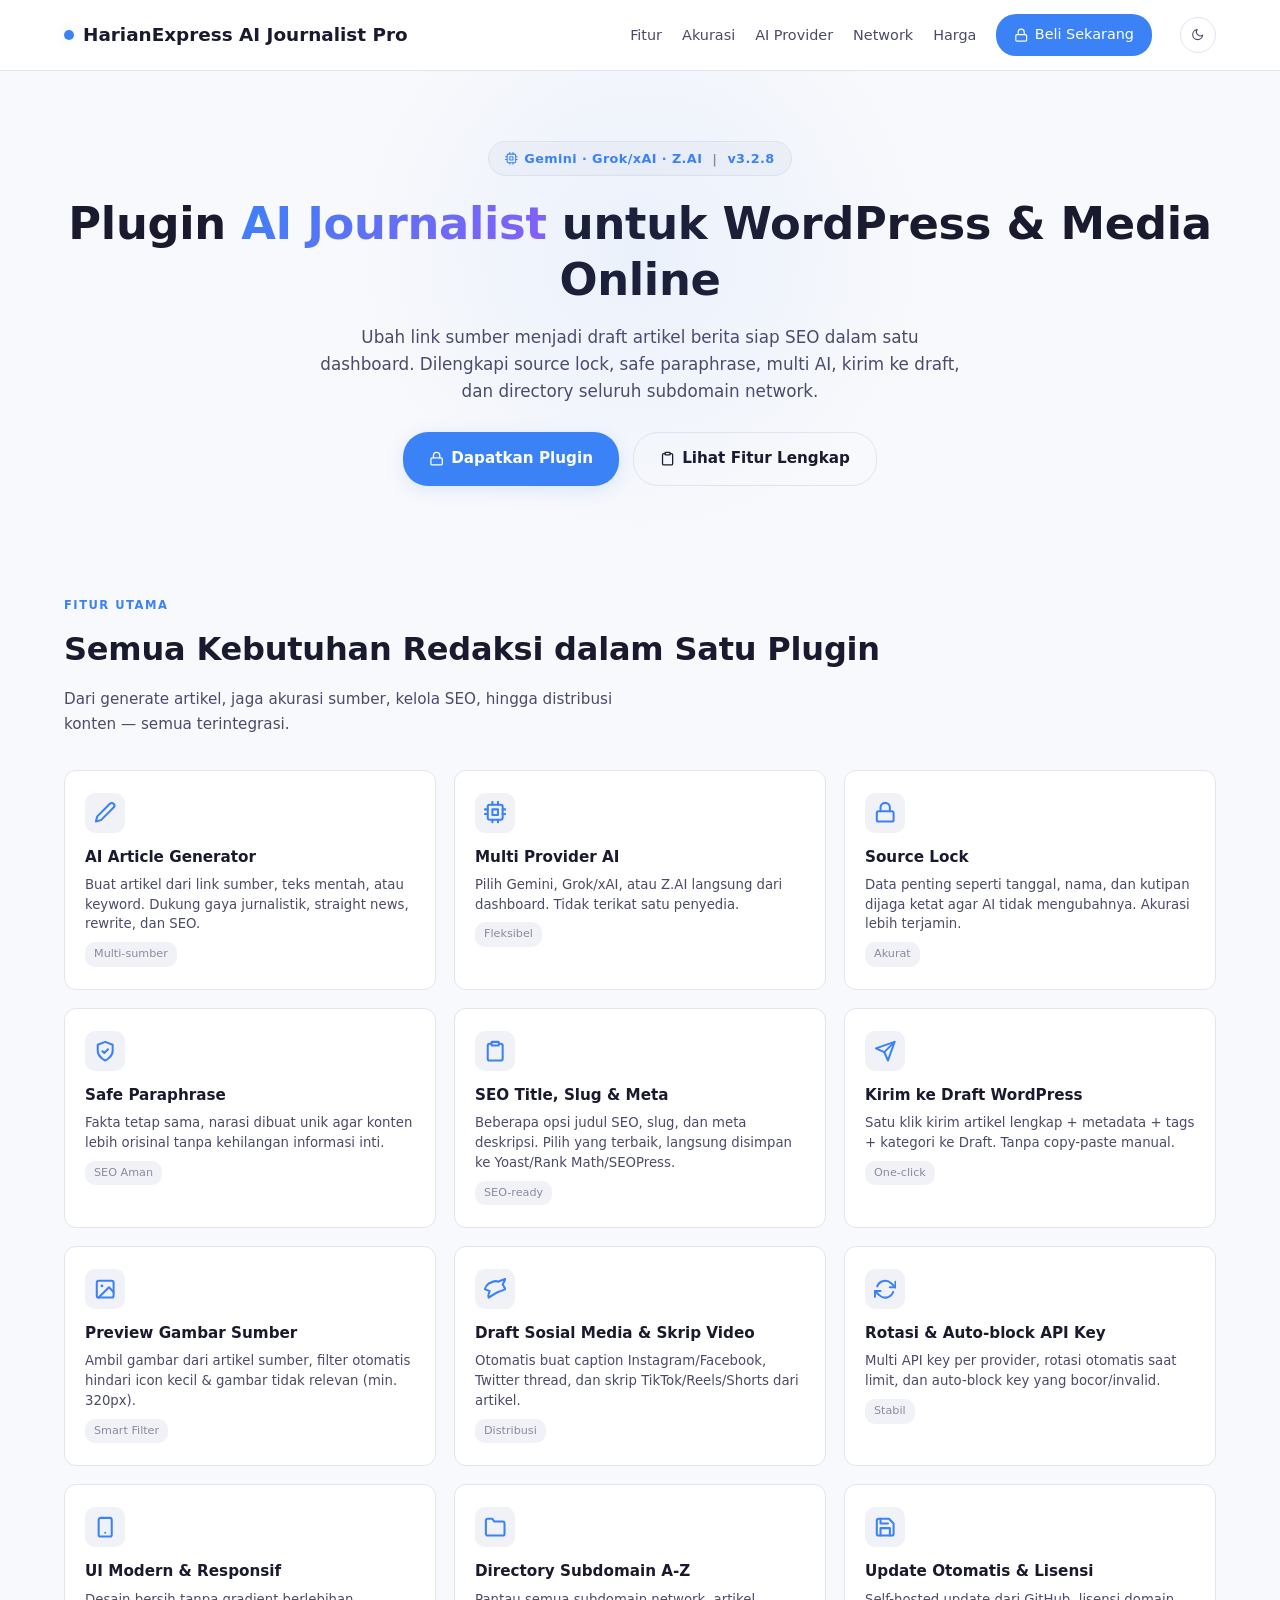
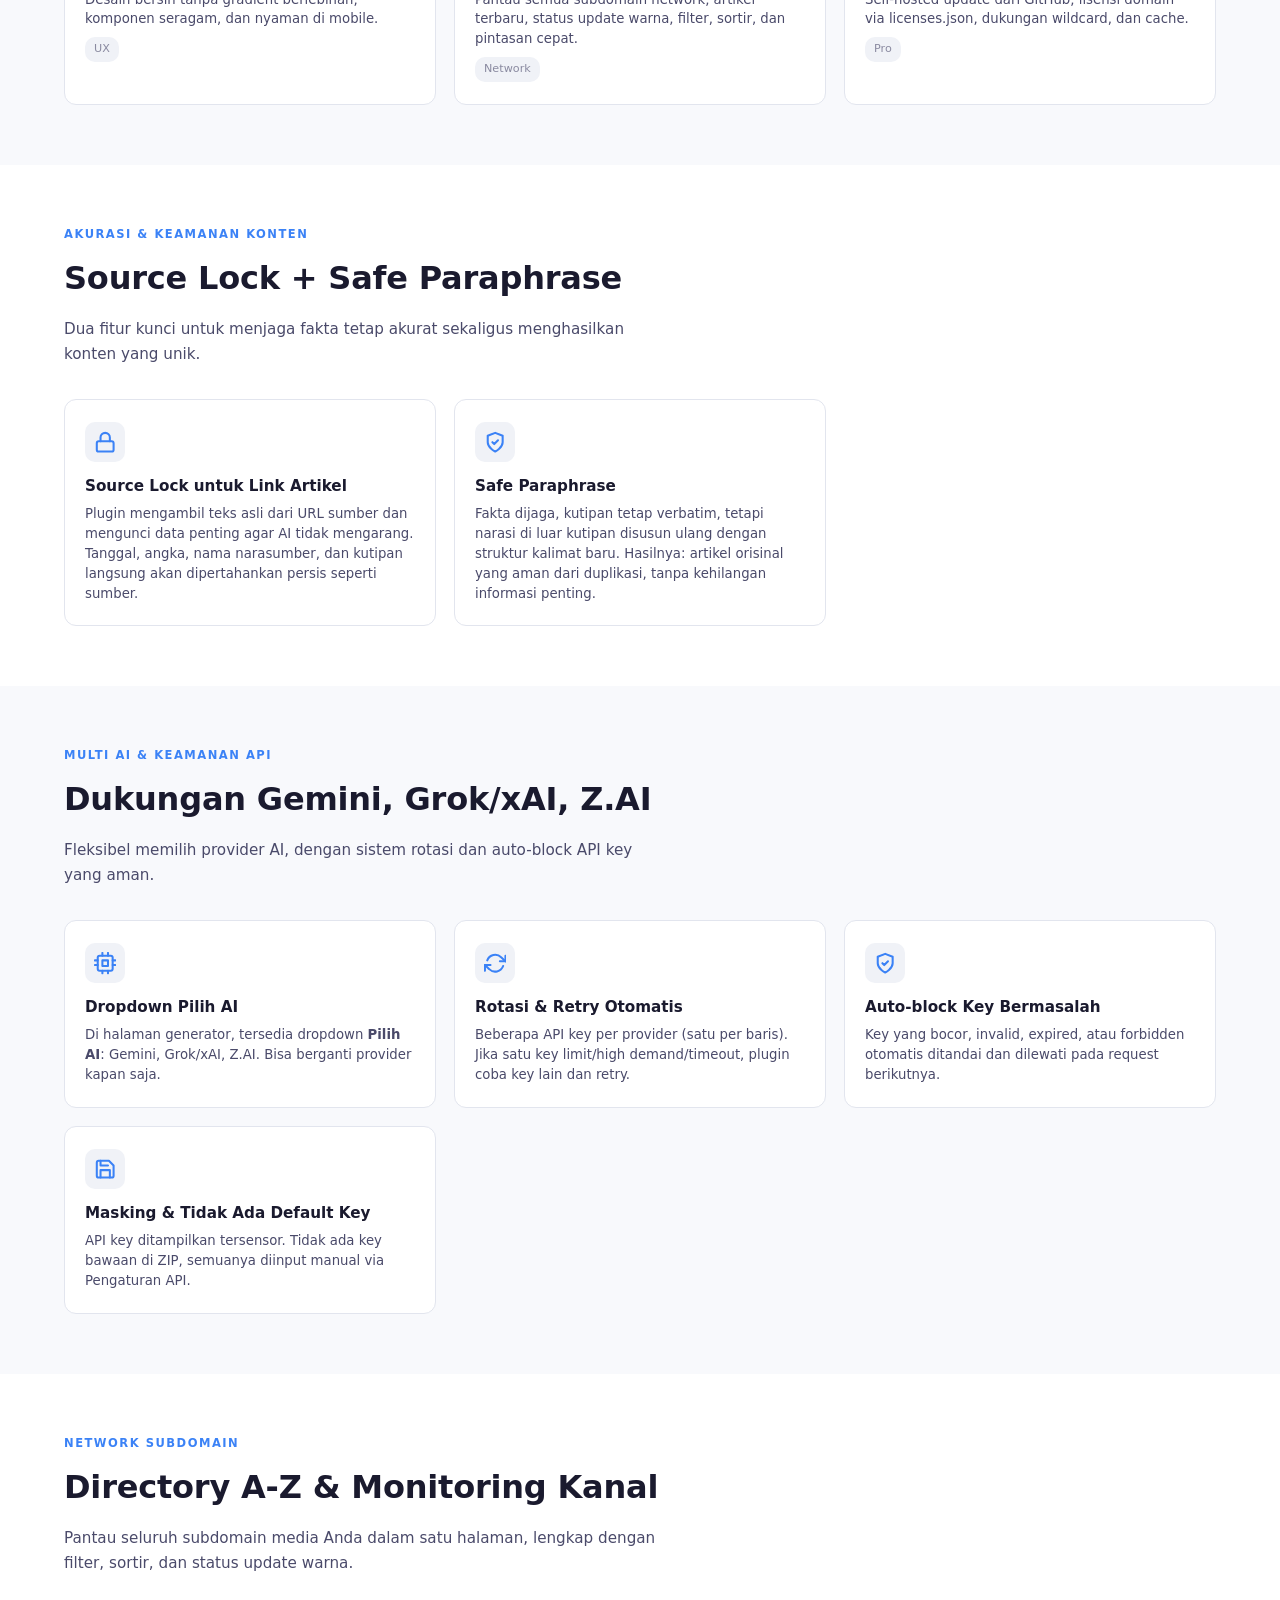
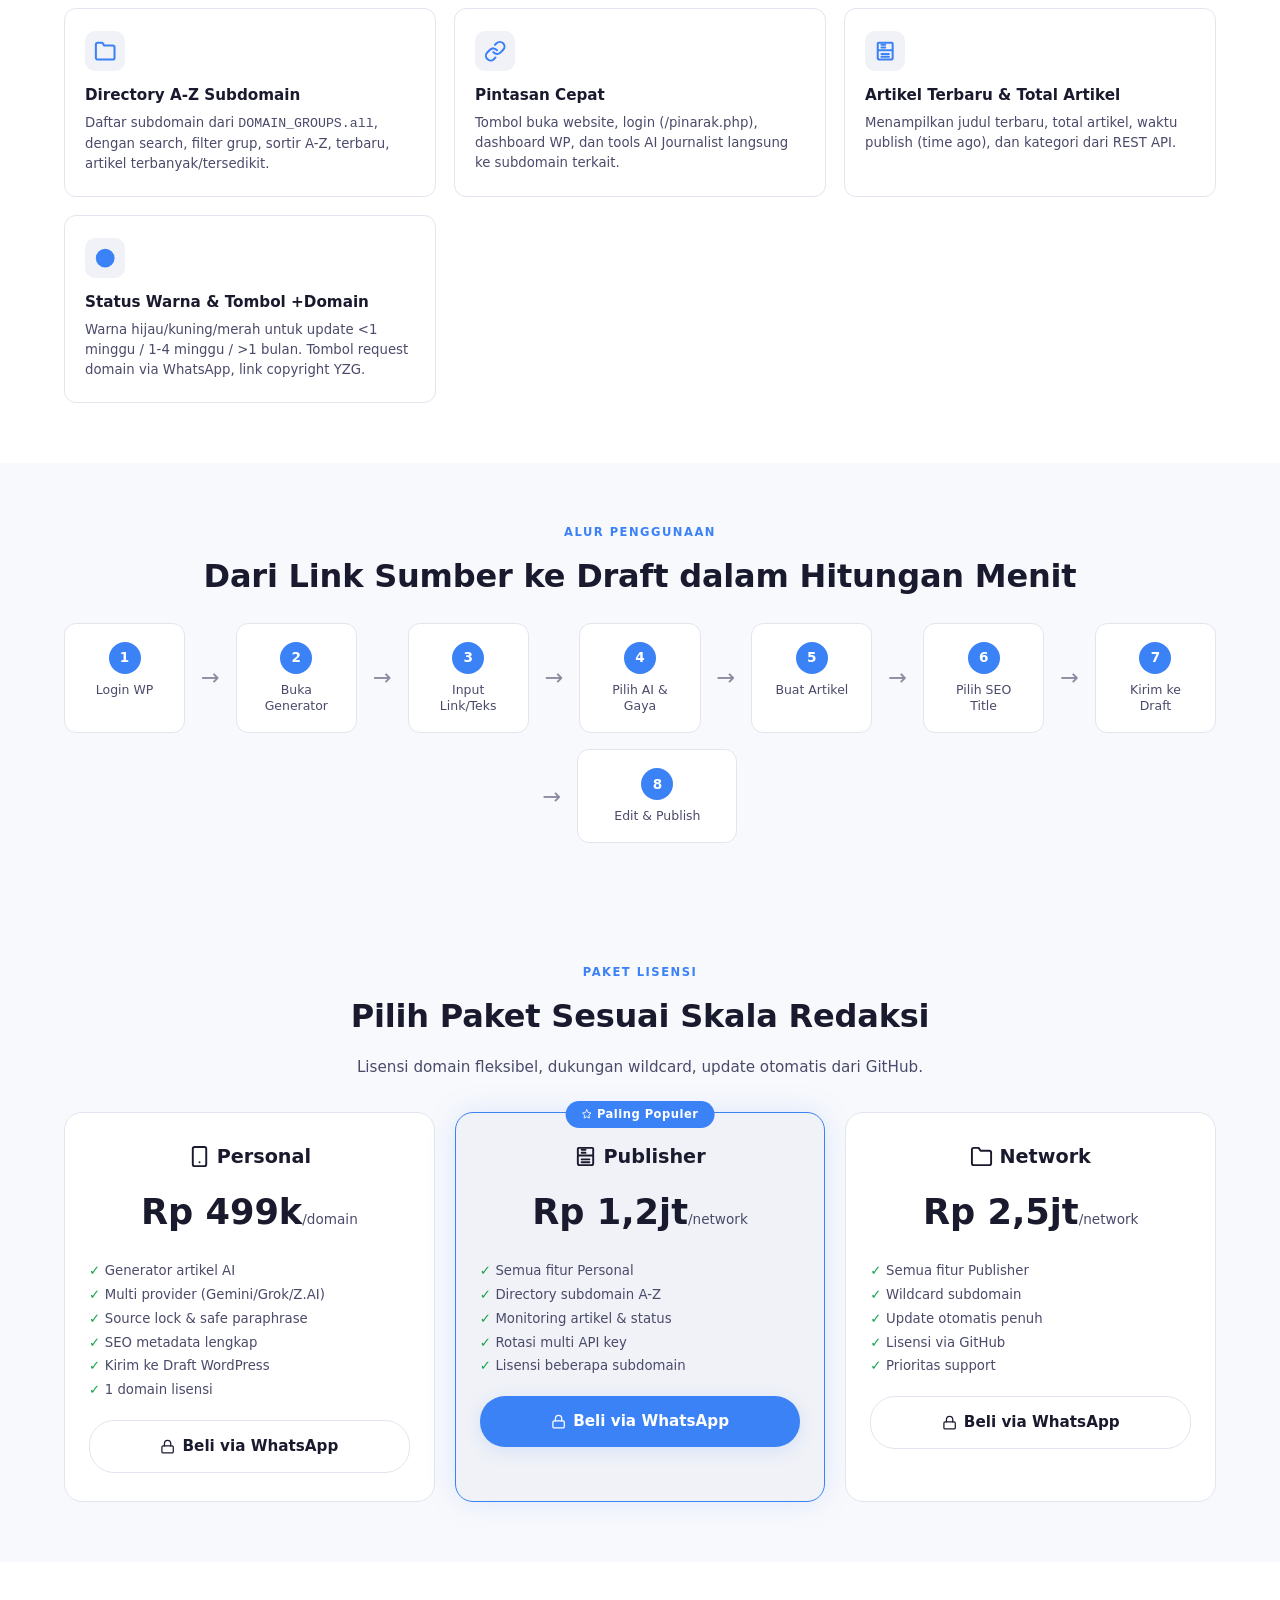
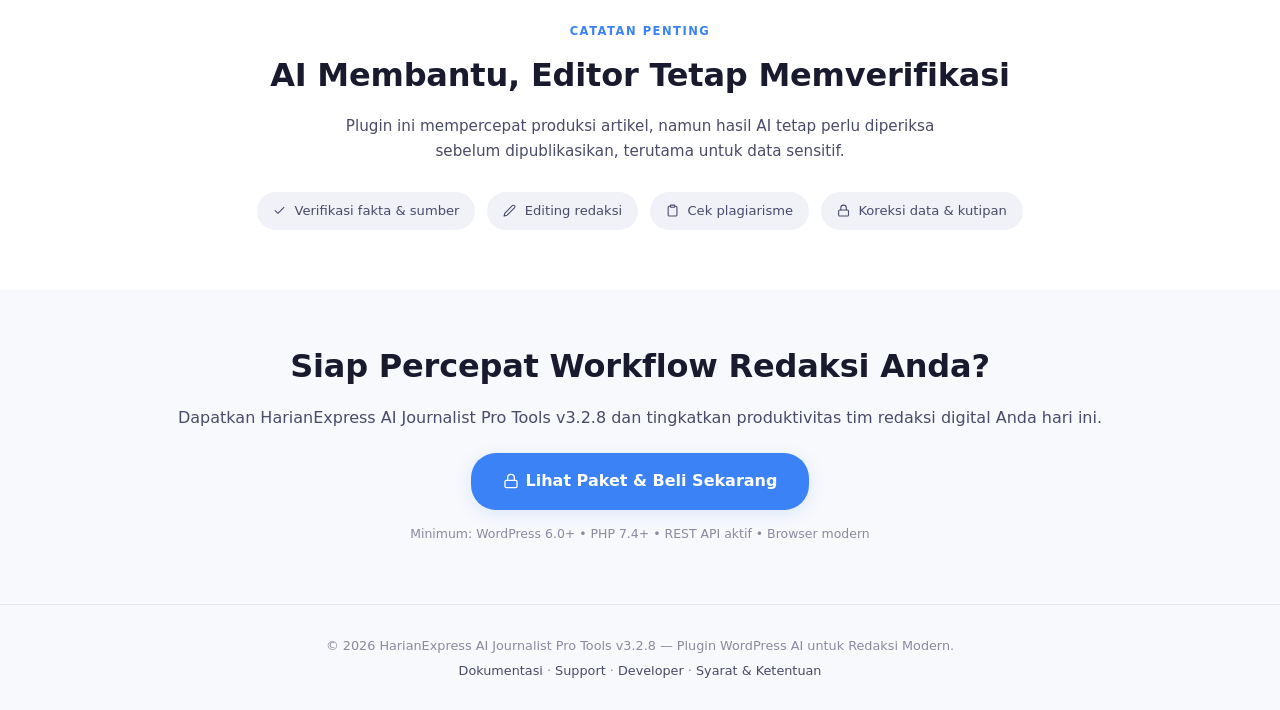
==== commit 25fd72a0: "Update print statement from 'Hello' to 'Goodbye'" ====
--- a/he/pl/index.html
+++ b/he/pl/index.html
@@ -1,12 +1,47 @@
 <!DOCTYPE html>
-<html lang="id">
+<html lang="id" class="light">
 <head>
     <meta charset="UTF-8">
     <meta name="viewport" content="width=device-width, initial-scale=1.0">
-    <title>HarianExpress AI Journalist Pro Tools — Plugin WordPress AI untuk Redaksi Modern</title>
-    <meta name="description" content="Plugin WordPress berbasis Gemini AI untuk generate artikel, SEO metadata, draft sosial media, skrip video, dan kirim langsung ke Draft WordPress dalam satu dashboard.">
+    <title>HarianExpress AI Journalist Pro Tools v3.2.8 — Plugin WordPress AI untuk Redaksi Modern</title>
+    <meta name="description" content="Plugin WordPress AI untuk membuat artikel berita, rewrite, SEO content, draft sosial media, skrip video, dan manajemen network subdomain. Dukung Gemini, Grok/xAI, Z.AI.">
     <style>
         :root {
+            --radius: 12px;
+            --radius-sm: 8px;
+            --radius-lg: 18px;
+            --transition: 0.2s ease;
+            --font: 'Segoe UI', 'Inter', system-ui, -apple-system, sans-serif;
+            --mono: 'JetBrains Mono', 'Fira Code', 'Consolas', monospace;
+            --max-w: 1200px;
+        }
+
+        /* Light theme (default) */
+        .light {
+            --bg: #f8f9fc;
+            --bg2: #ffffff;
+            --bg3: #f0f2f7;
+            --bg-card: #ffffff;
+            --border: #e2e5ee;
+            --text: #1a1a2e;
+            --text2: #4a4a6a;
+            --text3: #8a8aa0;
+            --accent: #3b82f6;
+            --accent2: #2563eb;
+            --accent-glow: rgba(59, 130, 246, 0.15);
+            --green: #16a34a;
+            --green-bg: rgba(22, 163, 74, 0.1);
+            --yellow: #ca8a04;
+            --yellow-bg: rgba(202, 138, 4, 0.1);
+            --red: #dc2626;
+            --red-bg: rgba(220, 38, 38, 0.1);
+            --code-bg: #f4f5f9;
+            --code-border: #d0d3e0;
+            --code-text: #333;
+        }
+
+        /* Dark theme */
+        .dark {
             --bg: #0a0a0f;
             --bg2: #111119;
             --bg3: #16161f;
@@ -24,24 +59,13 @@
             --yellow-bg: rgba(234, 179, 8, 0.1);
             --red: #ef4444;
             --red-bg: rgba(239, 68, 68, 0.1);
-            --radius: 12px;
-            --radius-sm: 8px;
-            --radius-lg: 18px;
-            --transition: 0.2s ease;
-            --font: 'Segoe UI', 'Inter', system-ui, -apple-system, sans-serif;
-            --mono: 'JetBrains Mono', 'Fira Code', 'Consolas', monospace;
-            --max-w: 1200px;
-        }
-
-        * {
-            margin: 0;
-            padding: 0;
-            box-sizing: border-box;
-        }
-
-        html {
-            scroll-behavior: smooth;
-        }
+            --code-bg: #0d0d16;
+            --code-border: #252536;
+            --code-text: #c0c0d0;
+        }
+
+        * { margin: 0; padding: 0; box-sizing: border-box; }
+        html { scroll-behavior: smooth; }
         body {
             font-family: var(--font);
             background: var(--bg);
@@ -49,1114 +73,423 @@
             line-height: 1.65;
             -webkit-font-smoothing: antialiased;
             overflow-x: hidden;
-        }
-
-        /* Scrollbar */
-        ::-webkit-scrollbar {
-            width: 6px;
-        }
-        ::-webkit-scrollbar-track {
-            background: var(--bg);
-        }
-        ::-webkit-scrollbar-thumb {
-            background: var(--border);
-            border-radius: 3px;
-        }
-
-        /* Container */
-        .container {
-            max-width: var(--max-w);
-            margin: 0 auto;
-            padding: 0 24px;
-        }
-
-        /* SVG icon base style */
+            transition: background 0.3s, color 0.3s;
+        }
+
+        ::-webkit-scrollbar { width: 6px; }
+        ::-webkit-scrollbar-track { background: var(--bg); }
+        ::-webkit-scrollbar-thumb { background: var(--border); border-radius: 3px; }
+
+        .container { max-width: var(--max-w); margin: 0 auto; padding: 0 24px; }
+
         .icon {
-            width: 1em;
-            height: 1em;
-            display: inline-block;
-            vertical-align: -0.125em;
-            fill: none;
-            stroke: currentColor;
-            stroke-width: 2;
-            stroke-linecap: round;
-            stroke-linejoin: round;
-            flex-shrink: 0;
-        }
-        .card-icon .icon {
-            width: 1.4em;
-            height: 1.4em;
-            stroke-width: 2.2;
-        }
-        /* Nav logo dot */
+            width: 1em; height: 1em; display: inline-block; vertical-align: -0.125em;
+            fill: none; stroke: currentColor; stroke-width: 2; stroke-linecap: round; stroke-linejoin: round; flex-shrink: 0;
+        }
+        .card-icon .icon { width: 1.4em; height: 1.4em; stroke-width: 2.2; }
+
         .icon-dot {
-            width: 10px;
-            height: 10px;
-            border-radius: 50%;
-            background: var(--accent);
-            box-shadow: 0 0 12px var(--accent-glow);
-            animation: pulse-dot 2s infinite;
-            display: inline-block;
-            flex-shrink: 0;
+            width: 10px; height: 10px; border-radius: 50%; background: var(--accent);
+            box-shadow: 0 0 12px var(--accent-glow); animation: pulse-dot 2s infinite; display: inline-block; flex-shrink: 0;
         }
         @keyframes pulse-dot {
-            0%,
-            100% {
-                box-shadow: 0 0 8px var(--accent-glow);
-            }
-            50% {
-                box-shadow: 0 0 20px rgba(59, 130, 246, 0.55);
-            }
-        }
-
-        /* ============ NAVBAR ============ */
+            0%,100% { box-shadow: 0 0 8px var(--accent-glow); }
+            50% { box-shadow: 0 0 20px rgba(59,130,246,0.55); }
+        }
+
         .navbar {
-            position: sticky;
-            top: 0;
-            z-index: 100;
-            background: rgba(10, 10, 15, 0.85);
-            backdrop-filter: blur(16px);
-            -webkit-backdrop-filter: blur(16px);
-            border-bottom: 1px solid var(--border);
-            padding: 14px 0;
-            transition: var(--transition);
-        }
-        .navbar .container {
-            display: flex;
-            align-items: center;
-            justify-content: space-between;
-            gap: 16px;
-            flex-wrap: wrap;
-        }
-        .nav-logo {
-            font-weight: 700;
-            font-size: 1.15rem;
-            color: #fff;
-            text-decoration: none;
-            display: flex;
-            align-items: center;
-            gap: 9px;
-            white-space: nowrap;
-        }
-        .nav-links {
-            display: flex;
-            gap: 20px;
-            list-style: none;
-            align-items: center;
-            flex-wrap: wrap;
-        }
-        .nav-links a {
-            color: var(--text2);
-            text-decoration: none;
-            font-size: 0.9rem;
-            transition: var(--transition);
-            font-weight: 500;
-        }
-        .nav-links a:hover {
-            color: #fff;
-        }
+            position: sticky; top: 0; z-index: 100;
+            background: var(--bg2); backdrop-filter: blur(16px); -webkit-backdrop-filter: blur(16px);
+            border-bottom: 1px solid var(--border); padding: 14px 0; transition: var(--transition);
+        }
+        .navbar .container { display: flex; align-items: center; justify-content: space-between; gap: 16px; flex-wrap: wrap; }
+        .nav-logo { font-weight: 700; font-size: 1.15rem; color: var(--text); text-decoration: none; display: flex; align-items: center; gap: 9px; white-space: nowrap; }
+        .nav-links { display: flex; gap: 20px; list-style: none; align-items: center; flex-wrap: wrap; }
+        .nav-links a { color: var(--text2); text-decoration: none; font-size: 0.9rem; transition: var(--transition); font-weight: 500; }
+        .nav-links a:hover { color: var(--accent); }
         .nav-cta {
-            background: var(--accent);
-            color: #fff !important;
-            padding: 9px 18px;
-            border-radius: 20px;
-            font-weight: 600;
-            font-size: 0.85rem;
-            transition: var(--transition);
-            white-space: nowrap;
-            display: inline-flex;
-            align-items: center;
-            gap: 6px;
-        }
-        .nav-cta:hover {
-            background: var(--accent2);
-            box-shadow: 0 0 20px var(--accent-glow);
-        }
-
-        /* ============ HERO ============ */
-        .hero {
-            padding: 70px 0 50px;
-            text-align: center;
-            position: relative;
-        }
+            background: var(--accent); color: #fff !important; padding: 9px 18px; border-radius: 20px;
+            font-weight: 600; font-size: 0.85rem; transition: var(--transition); white-space: nowrap;
+            display: inline-flex; align-items: center; gap: 6px; border: none; cursor: pointer;
+        }
+        .nav-cta:hover { background: var(--accent2); box-shadow: 0 0 20px var(--accent-glow); }
+
+        .theme-toggle {
+            background: none; border: 1px solid var(--border); color: var(--text2); border-radius: 50%;
+            width: 36px; height: 36px; display: flex; align-items: center; justify-content: center; cursor: pointer;
+            transition: var(--transition); flex-shrink: 0; margin-left: 8px;
+        }
+        .theme-toggle:hover { background: var(--bg3); color: var(--accent); }
+
+        .hero { padding: 70px 0 50px; text-align: center; position: relative; }
         .hero::before {
-            content: '';
-            position: absolute;
-            top: -120px;
-            left: 50%;
-            transform: translateX(-50%);
-            width: 600px;
-            height: 600px;
-            background: radial-gradient(circle, rgba(59, 130, 246, 0.07) 0%, transparent 70%);
-            pointer-events: none;
-            border-radius: 50%;
+            content: ''; position: absolute; top: -120px; left: 50%; transform: translateX(-50%);
+            width: 600px; height: 600px; background: radial-gradient(circle, rgba(59,130,246,0.07) 0%, transparent 70%); pointer-events: none; border-radius: 50%;
         }
         .hero .badge {
-            display: inline-flex;
-            align-items: center;
-            gap: 6px;
-            background: var(--bg3);
-            border: 1px solid var(--border);
-            padding: 6px 16px;
-            border-radius: 20px;
-            font-size: 0.8rem;
-            color: var(--accent);
-            font-weight: 600;
-            letter-spacing: 0.4px;
-            margin-bottom: 20px;
-        }
-        .hero h1 {
-            font-size: clamp(1.8rem, 4vw, 2.8rem);
-            font-weight: 800;
-            line-height: 1.25;
-            color: #fff;
-            margin-bottom: 16px;
-            letter-spacing: -0.3px;
-        }
-        .hero h1 span {
-            background: linear-gradient(135deg, #3b82f6, #8b5cf6);
-            -webkit-background-clip: text;
-            -webkit-text-fill-color: transparent;
-            background-clip: text;
-        }
-        .hero p {
-            color: var(--text2);
-            font-size: 1.05rem;
-            max-width: 650px;
-            margin: 0 auto 28px;
-            line-height: 1.6;
-        }
-        .hero-buttons {
-            display: flex;
-            gap: 14px;
-            justify-content: center;
-            flex-wrap: wrap;
-        }
+            display: inline-flex; align-items: center; gap: 6px; background: var(--bg3); border: 1px solid var(--border);
+            padding: 6px 16px; border-radius: 20px; font-size: 0.8rem; color: var(--accent); font-weight: 600; letter-spacing: 0.4px; margin-bottom: 20px;
+        }
+        .hero h1 { font-size: clamp(1.8rem,4vw,2.8rem); font-weight: 800; line-height: 1.25; color: var(--text); margin-bottom: 16px; letter-spacing: -0.3px; }
+        .hero h1 span { background: linear-gradient(135deg, #3b82f6, #8b5cf6); -webkit-background-clip: text; -webkit-text-fill-color: transparent; background-clip: text; }
+        .hero p { color: var(--text2); font-size: 1.05rem; max-width: 650px; margin: 0 auto 28px; line-height: 1.6; }
+        .hero-buttons { display: flex; gap: 14px; justify-content: center; flex-wrap: wrap; }
         .btn {
-            display: inline-flex;
-            align-items: center;
-            gap: 7px;
-            padding: 13px 26px;
-            border-radius: 25px;
-            font-weight: 600;
-            font-size: 0.95rem;
-            text-decoration: none;
-            cursor: pointer;
-            border: none;
-            transition: var(--transition);
-            font-family: var(--font);
-        }
-        .btn-primary {
-            background: var(--accent);
-            color: #fff;
-            box-shadow: 0 4px 18px var(--accent-glow);
-        }
-        .btn-primary:hover {
-            background: var(--accent2);
-            box-shadow: 0 6px 28px rgba(59, 130, 246, 0.4);
-            transform: translateY(-1px);
-        }
-        .btn-outline {
-            background: transparent;
-            color: #fff;
-            border: 1.5px solid var(--border);
-        }
-        .btn-outline:hover {
-            border-color: #fff;
-            background: rgba(255, 255, 255, 0.03);
-        }
-        .btn-sm {
-            padding: 8px 16px;
-            font-size: 0.8rem;
-            border-radius: 18px;
-        }
-        .btn-xs {
-            padding: 5px 11px;
-            font-size: 0.72rem;
-            border-radius: 14px;
-            font-weight: 600;
-        }
-
-        /* ============ SECTION ============ */
-        .section {
-            padding: 60px 0;
-        }
-        .section-label {
-            text-transform: uppercase;
-            letter-spacing: 1.5px;
-            font-size: 0.72rem;
-            color: var(--accent);
-            font-weight: 700;
-            margin-bottom: 8px;
-        }
-        .section-title {
-            font-size: clamp(1.4rem, 3vw, 2rem);
-            font-weight: 700;
-            color: #fff;
-            margin-bottom: 12px;
-            letter-spacing: -0.2px;
-        }
-        .section-subtitle {
-            color: var(--text2);
-            font-size: 0.95rem;
-            max-width: 600px;
-            margin-bottom: 32px;
-        }
-
-        /* ============ CARDS GRID ============ */
-        .cards-grid {
-            display: grid;
-            grid-template-columns: repeat(auto-fill, minmax(280px, 1fr));
-            gap: 18px;
-        }
+            display: inline-flex; align-items: center; gap: 7px; padding: 13px 26px; border-radius: 25px;
+            font-weight: 600; font-size: 0.95rem; text-decoration: none; cursor: pointer; border: none; transition: var(--transition); font-family: var(--font);
+        }
+        .btn-primary { background: var(--accent); color: #fff; box-shadow: 0 4px 18px var(--accent-glow); }
+        .btn-primary:hover { background: var(--accent2); box-shadow: 0 6px 28px rgba(59,130,246,0.4); transform: translateY(-1px); }
+        .btn-outline { background: transparent; color: var(--text); border: 1.5px solid var(--border); }
+        .btn-outline:hover { border-color: var(--accent); background: var(--bg3); }
+
+        .section { padding: 60px 0; }
+        .section-label { text-transform: uppercase; letter-spacing: 1.5px; font-size: 0.72rem; color: var(--accent); font-weight: 700; margin-bottom: 8px; }
+        .section-title { font-size: clamp(1.4rem,3vw,2rem); font-weight: 700; color: var(--text); margin-bottom: 12px; letter-spacing: -0.2px; }
+        .section-subtitle { color: var(--text2); font-size: 0.95rem; max-width: 600px; margin-bottom: 32px; }
+
+        .cards-grid { display: grid; grid-template-columns: repeat(auto-fill, minmax(280px,1fr)); gap: 18px; }
         .card {
-            background: var(--bg-card);
-            border: 1px solid var(--border);
-            border-radius: var(--radius);
-            padding: 22px 20px;
-            transition: var(--transition);
-            position: relative;
-        }
-        .card:hover {
-            border-color: #3b3b55;
-            box-shadow: 0 8px 30px rgba(0, 0, 0, 0.4);
-            transform: translateY(-2px);
-        }
+            background: var(--bg-card); border: 1px solid var(--border); border-radius: var(--radius);
+            padding: 22px 20px; transition: var(--transition); position: relative;
+        }
+        .card:hover { border-color: #3b3b55; box-shadow: 0 8px 30px rgba(0,0,0,0.1); transform: translateY(-2px); }
         .card-icon {
-            width: 40px;
-            height: 40px;
-            border-radius: 10px;
-            background: var(--bg3);
-            display: flex;
-            align-items: center;
-            justify-content: center;
-            margin-bottom: 12px;
-            flex-shrink: 0;
-            color: var(--accent);
-        }
-        .card h4 {
-            color: #fff;
-            font-size: 0.95rem;
-            font-weight: 700;
-            margin-bottom: 5px;
-        }
-        .card p {
-            color: var(--text2);
-            font-size: 0.83rem;
-            line-height: 1.5;
-        }
-        .card .tag {
-            display: inline-block;
-            background: var(--bg3);
-            color: var(--text3);
-            font-size: 0.7rem;
-            padding: 3px 9px;
-            border-radius: 10px;
-            margin-top: 8px;
-            font-weight: 500;
-        }
-
-        /* ============ FLOW STEPS ============ */
-        .flow-steps {
-            display: flex;
-            flex-wrap: wrap;
-            gap: 16px;
-            justify-content: center;
-            margin-top: 20px;
-        }
+            width: 40px; height: 40px; border-radius: 10px; background: var(--bg3); display: flex;
+            align-items: center; justify-content: center; margin-bottom: 12px; flex-shrink: 0; color: var(--accent);
+        }
+        .card h4 { color: var(--text); font-size: 0.95rem; font-weight: 700; margin-bottom: 5px; }
+        .card p { color: var(--text2); font-size: 0.83rem; line-height: 1.5; }
+        .card .tag { display: inline-block; background: var(--bg3); color: var(--text3); font-size: 0.7rem; padding: 3px 9px; border-radius: 10px; margin-top: 8px; font-weight: 500; }
+
+        .flow-steps { display: flex; flex-wrap: wrap; gap: 16px; justify-content: center; margin-top: 20px; }
         .flow-step {
-            background: var(--bg-card);
-            border: 1px solid var(--border);
-            border-radius: var(--radius);
-            padding: 18px 20px;
-            text-align: center;
-            min-width: 100px;
-            flex: 1 1 120px;
-            max-width: 160px;
-            transition: var(--transition);
+            background: var(--bg-card); border: 1px solid var(--border); border-radius: var(--radius);
+            padding: 18px 20px; text-align: center; min-width: 100px; flex: 1 1 120px; max-width: 160px; transition: var(--transition);
         }
         .flow-step .step-num {
-            width: 32px;
-            height: 32px;
-            border-radius: 50%;
-            background: var(--accent);
-            color: #fff;
-            display: inline-flex;
-            align-items: center;
-            justify-content: center;
-            font-weight: 700;
-            font-size: 0.85rem;
-            margin-bottom: 8px;
-        }
-        .flow-step p {
-            font-size: 0.78rem;
-            color: var(--text2);
-            line-height: 1.3;
-        }
-        .flow-arrow {
-            display: flex;
-            align-items: center;
-            font-size: 1.4rem;
-            color: var(--text3);
-            flex-shrink: 0;
-        }
-
-        /* ============ CODE BLOCK ============ */
+            width: 32px; height: 32px; border-radius: 50%; background: var(--accent); color: #fff;
+            display: inline-flex; align-items: center; justify-content: center; font-weight: 700; font-size: 0.85rem; margin-bottom: 8px;
+        }
+        .flow-step p { font-size: 0.78rem; color: var(--text2); line-height: 1.3; }
+        .flow-arrow { display: flex; align-items: center; font-size: 1.4rem; color: var(--text3); flex-shrink: 0; }
+
         .code-block {
-            background: #0d0d16;
-            border: 1px solid var(--border);
-            border-radius: var(--radius-sm);
-            padding: 16px 18px;
-            font-family: var(--mono);
-            font-size: 0.8rem;
-            color: #c0c0d0;
-            overflow-x: auto;
-            white-space: pre-wrap;
-            line-height: 1.6;
-            margin: 10px 0;
-        }
-        .code-block .key {
-            color: #f9a8d4;
-        }
-        .code-block .val {
-            color: #86efac;
-        }
-        .code-block .str {
-            color: #fde68a;
-        }
-        .code-block .comment {
-            color: #555;
-        }
-
-        /* ============ STATUS COLORS ============ */
-        .status-demo {
-            display: flex;
-            gap: 20px;
-            flex-wrap: wrap;
-            margin-top: 12px;
-        }
-        .status-demo span {
-            display: inline-flex;
-            align-items: center;
-            gap: 6px;
-            font-size: 0.82rem;
-            font-weight: 600;
-        }
-        .dot-green {
-            width: 10px;
-            height: 10px;
-            border-radius: 50%;
-            background: var(--green);
-            display: inline-block;
-            flex-shrink: 0;
-        }
-        .dot-yellow {
-            width: 10px;
-            height: 10px;
-            border-radius: 50%;
-            background: var(--yellow);
-            display: inline-block;
-            flex-shrink: 0;
-        }
-        .dot-red {
-            width: 10px;
-            height: 10px;
-            border-radius: 50%;
-            background: var(--red);
-            display: inline-block;
-            flex-shrink: 0;
-        }
-
-        /* ============ PRICING ============ */
-        .pricing-grid {
-            display: grid;
-            grid-template-columns: repeat(auto-fill, minmax(280px, 1fr));
-            gap: 20px;
-            margin-top: 20px;
-        }
+            background: var(--code-bg); border: 1px solid var(--code-border); border-radius: var(--radius-sm);
+            padding: 16px 18px; font-family: var(--mono); font-size: 0.8rem; color: var(--code-text);
+            overflow-x: auto; white-space: pre-wrap; line-height: 1.6; margin: 10px 0;
+        }
+        .code-block .key { color: #f9a8d4; }
+        .code-block .val { color: #86efac; }
+        .code-block .str { color: #fde68a; }
+        .code-block .comment { color: #555; }
+
+        .status-demo { display: flex; gap: 20px; flex-wrap: wrap; margin-top: 12px; }
+        .status-demo span { display: inline-flex; align-items: center; gap: 6px; font-size: 0.82rem; font-weight: 600; }
+        .dot-green { width: 10px; height: 10px; border-radius: 50%; background: var(--green); display: inline-block; }
+        .dot-yellow { width: 10px; height: 10px; border-radius: 50%; background: var(--yellow); display: inline-block; }
+        .dot-red { width: 10px; height: 10px; border-radius: 50%; background: var(--red); display: inline-block; }
+
+        .pricing-grid { display: grid; grid-template-columns: repeat(auto-fill, minmax(280px,1fr)); gap: 20px; margin-top: 20px; }
         .pricing-card {
-            background: var(--bg-card);
-            border: 1px solid var(--border);
-            border-radius: var(--radius-lg);
-            padding: 28px 24px;
-            text-align: center;
-            transition: var(--transition);
-            position: relative;
-        }
-        .pricing-card.featured {
-            border-color: var(--accent);
-            box-shadow: 0 0 30px var(--accent-glow);
-            background: #13132a;
-        }
+            background: var(--bg-card); border: 1px solid var(--border); border-radius: var(--radius-lg);
+            padding: 28px 24px; text-align: center; transition: var(--transition); position: relative;
+        }
+        .pricing-card.featured { border-color: var(--accent); box-shadow: 0 0 30px var(--accent-glow); background: var(--bg3); }
         .pricing-card .popular-badge {
-            position: absolute;
-            top: -12px;
-            left: 50%;
-            transform: translateX(-50%);
-            background: var(--accent);
-            color: #fff;
-            padding: 4px 16px;
-            border-radius: 14px;
-            font-size: 0.72rem;
-            font-weight: 700;
-            letter-spacing: 0.5px;
-            white-space: nowrap;
-            display: inline-flex;
-            align-items: center;
-            gap: 5px;
-        }
-        .pricing-card h3 {
-            font-size: 1.2rem;
-            color: #fff;
-            margin-bottom: 6px;
-            display: flex;
-            align-items: center;
-            justify-content: center;
-            gap: 6px;
-        }
-        .pricing-card .price {
-            font-size: 2.2rem;
-            font-weight: 800;
-            color: #fff;
-            margin: 10px 0 4px;
-        }
-        .pricing-card .price small {
-            font-size: 0.85rem;
-            font-weight: 400;
-            color: var(--text2);
-        }
-        .pricing-card ul {
-            list-style: none;
-            text-align: left;
-            margin: 18px 0;
-            font-size: 0.83rem;
-            color: var(--text2);
-            line-height: 1.8;
-        }
-        .pricing-card ul li::before {
-            content: '✓ ';
-            color: var(--green);
-            font-weight: 700;
-        }
-        .pricing-card .btn {
-            width: 100%;
-            justify-content: center;
-        }
-
-        /* ============ FOOTER ============ */
-        .footer {
-            border-top: 1px solid var(--border);
-            padding: 30px 0;
-            text-align: center;
-            color: var(--text3);
-            font-size: 0.8rem;
-        }
-        .footer a {
-            color: var(--text2);
-            text-decoration: none;
-        }
-        .footer a:hover {
-            color: #fff;
-        }
-
-        /* ============ RESPONSIVE ============ */
+            position: absolute; top: -12px; left: 50%; transform: translateX(-50%);
+            background: var(--accent); color: #fff; padding: 4px 16px; border-radius: 14px;
+            font-size: 0.72rem; font-weight: 700; letter-spacing: 0.5px; white-space: nowrap;
+            display: inline-flex; align-items: center; gap: 5px;
+        }
+        .pricing-card h3 { font-size: 1.2rem; color: var(--text); margin-bottom: 6px; display: flex; align-items: center; justify-content: center; gap: 6px; }
+        .pricing-card .price { font-size: 2.2rem; font-weight: 800; color: var(--text); margin: 10px 0 4px; }
+        .pricing-card .price small { font-size: 0.85rem; font-weight: 400; color: var(--text2); }
+        .pricing-card ul { list-style: none; text-align: left; margin: 18px 0; font-size: 0.83rem; color: var(--text2); line-height: 1.8; }
+        .pricing-card ul li::before { content: '✓ '; color: var(--green); font-weight: 700; }
+        .pricing-card .btn { width: 100%; justify-content: center; }
+
+        .footer { border-top: 1px solid var(--border); padding: 30px 0; text-align: center; color: var(--text3); font-size: 0.8rem; }
+        .footer a { color: var(--text2); text-decoration: none; }
+        .footer a:hover { color: var(--accent); }
+
         @media (max-width: 768px) {
-            .hero {
-                padding: 40px 0 30px;
-            }
-            .flow-arrow {
-                display: none;
-            }
-            .flow-steps {
-                gap: 10px;
-            }
-            .flow-step {
-                min-width: 70px;
-                flex: 1 1 80px;
-                max-width: 120px;
-                padding: 12px 10px;
-            }
-            .nav-links {
-                gap: 12px;
-                font-size: 0.78rem;
-            }
-            .nav-logo {
-                font-size: 1rem;
-            }
-            .cards-grid {
-                grid-template-columns: 1fr;
-            }
-            .pricing-grid {
-                grid-template-columns: 1fr;
-            }
+            .hero { padding: 40px 0 30px; }
+            .flow-arrow { display: none; }
+            .flow-steps { gap: 10px; }
+            .flow-step { min-width: 70px; flex: 1 1 80px; max-width: 120px; padding: 12px 10px; }
+            .nav-links { gap: 12px; font-size: 0.78rem; }
+            .cards-grid { grid-template-columns: 1fr; }
+            .pricing-grid { grid-template-columns: 1fr; }
         }
         @media (max-width: 480px) {
-            .hero h1 {
-                font-size: 1.5rem;
-            }
-            .hero p {
-                font-size: 0.9rem;
-            }
-            .btn {
-                padding: 11px 20px;
-                font-size: 0.85rem;
-            }
-            .navbar .container {
-                flex-direction: column;
-                gap: 8px;
-            }
-        }
-
-        /* ============ ANIMATIONS ============ */
-        @keyframes fadeInUp {
-            from {
-                opacity: 0;
-                transform: translateY(24px);
-            }
-            to {
-                opacity: 1;
-                transform: translateY(0);
-            }
-        }
-        .animate-in {
-            animation: fadeInUp 0.6s ease forwards;
-        }
-        .delay-1 {
-            animation-delay: 0.1s;
-        }
-        .delay-2 {
-            animation-delay: 0.2s;
-        }
-        .delay-3 {
-            animation-delay: 0.3s;
-        }
+            .hero h1 { font-size: 1.5rem; }
+            .hero p { font-size: 0.9rem; }
+            .btn { padding: 11px 20px; font-size: 0.85rem; }
+            .navbar .container { flex-direction: column; gap: 8px; }
+        }
+
+        @keyframes fadeInUp { from { opacity: 0; transform: translateY(24px); } to { opacity: 1; transform: translateY(0); } }
+        .animate-in { animation: fadeInUp 0.6s ease forwards; }
+        .delay-1 { animation-delay: 0.1s; }
+        .delay-2 { animation-delay: 0.2s; }
+        .delay-3 { animation-delay: 0.3s; }
     </style>
 </head>
-<body>
-
-    <!-- ============ SVG SPRITE ============ -->
+<body class="light">
+
+    <!-- SVG SPRITE -->
     <svg style="display: none;" xmlns="http://www.w3.org/2000/svg">
-        <symbol id="icon-rocket" viewBox="0 0 24 24">
-            <path d="M4.5 16.5c-1.5 1.26-2 5-2 5s3.74-.5 5-2c.71-.84.7-2.13-.09-2.91a2.18 2.18 0 0 0-2.91-.09z" />
-            <path d="M12 15l-3-3a22 22 0 0 1 2-3.95A12.88 12.88 0 0 1 22 2c0 2.72-.78 7.5-6 11a22.35 22.35 0 0 1-4 2z" />
-            <path d="M9 12H4l.5-2.5L9 9" />
-            <circle cx="19" cy="5" r="1" fill="currentColor" stroke="none"/>
-        </symbol>
-        <symbol id="icon-pencil" viewBox="0 0 24 24">
-            <path d="M17 3a2.828 2.828 0 1 1 4 4L7.5 20.5 2 22l1.5-5.5L17 3z" />
-        </symbol>
-        <symbol id="icon-palette" viewBox="0 0 24 24">
-            <circle cx="12" cy="12" r="10" />
-            <path d="M12 2a10 10 0 0 0 0 20" />
-            <circle cx="8" cy="8" r="1.5" fill="currentColor" stroke="none"/>
-            <circle cx="16" cy="8" r="1.5" fill="currentColor" stroke="none"/>
-            <circle cx="9" cy="16" r="1.5" fill="currentColor" stroke="none"/>
-        </symbol>
-        <symbol id="icon-globe" viewBox="0 0 24 24">
-            <circle cx="12" cy="12" r="10" />
-            <path d="M2 12h20M12 2a15.3 15.3 0 0 1 4 10 15.3 15.3 0 0 1-4 10 15.3 15.3 0 0 1-4-10 15.3 15.3 0 0 1 4-10z" />
-        </symbol>
-        <symbol id="icon-target" viewBox="0 0 24 24">
-            <circle cx="12" cy="12" r="10" />
-            <circle cx="12" cy="12" r="6" />
-            <circle cx="12" cy="12" r="2" />
-        </symbol>
-        <symbol id="icon-clipboard" viewBox="0 0 24 24">
-            <rect x="8" y="2" width="8" height="4" rx="1" />
-            <path d="M16 4h2a2 2 0 0 1 2 2v14a2 2 0 0 1-2 2H6a2 2 0 0 1-2-2V6a2 2 0 0 1 2-2h2" />
-        </symbol>
-        <symbol id="icon-tag" viewBox="0 0 24 24">
-            <path d="M12 2H2v10l9.17 9.17a2 2 0 0 0 2.83 0l7-7a2 2 0 0 0 0-2.83L12 2z" />
-            <circle cx="7" cy="7" r="1.5" fill="currentColor" stroke="none"/>
-        </symbol>
-        <symbol id="icon-pen" viewBox="0 0 24 24">
-            <path d="M12 20h9" />
-            <path d="M16.5 3.5a2.121 2.121 0 0 1 3 3L7 19l-4 1 1-4L16.5 3.5z" />
-        </symbol>
-        <symbol id="icon-send" viewBox="0 0 24 24">
-            <line x1="22" y1="2" x2="11" y2="13" />
-            <polygon points="22 2 15 22 11 13 2 9 22 2" />
-        </symbol>
-        <symbol id="icon-image" viewBox="0 0 24 24">
-            <rect x="3" y="3" width="18" height="18" rx="2" />
-            <circle cx="8.5" cy="8.5" r="1.5" fill="currentColor" stroke="none"/>
-            <polyline points="21 15 16 10 5 21" />
-        </symbol>
-        <symbol id="icon-pin" viewBox="0 0 24 24">
-            <path d="M12 2v7" />
-            <path d="M8 6h8" />
-            <circle cx="12" cy="16" r="3" />
-            <line x1="12" y1="19" x2="12" y2="22" />
-        </symbol>
-        <symbol id="icon-bird" viewBox="0 0 24 24">
-            <path d="M23 1s-4 1-8 3C12 2 9 4 5 6 2 8 1 12 1 12s2 1 5 2c-1 3-2 5-1 7 3-2 6-4 10-6 3-1 6-2 8-3l-3-5 3-6z" />
-        </symbol>
-        <symbol id="icon-clapperboard" viewBox="0 0 24 24">
-            <path d="M4 11v8a2 2 0 0 0 2 2h12a2 2 0 0 0 2-2v-8" />
-            <path d="M4 6l16-3v8H4z" />
-            <line x1="8" y1="3" x2="8" y2="6" />
-            <line x1="12" y1="3" x2="12" y2="6" />
-            <line x1="16" y1="3" x2="16" y2="6" />
-        </symbol>
-        <symbol id="icon-refresh" viewBox="0 0 24 24">
-            <polyline points="23 4 23 10 17 10" />
-            <polyline points="1 20 1 14 7 14" />
-            <path d="M3.51 9a9 9 0 0 1 14.85-3.36L23 10M1 14l4.64 4.36A9 9 0 0 0 20.49 15" />
-        </symbol>
-        <symbol id="icon-folder" viewBox="0 0 24 24">
-            <path d="M22 19a2 2 0 0 1-2 2H4a2 2 0 0 1-2-2V5a2 2 0 0 1 2-2h5l2 3h9a2 2 0 0 1 2 2z" />
-        </symbol>
-        <symbol id="icon-link" viewBox="0 0 24 24">
-            <path d="M10 13a5 5 0 0 0 7.54.54l3-3a5 5 0 0 0-7.07-7.07l-1.72 1.71" />
-            <path d="M14 11a5 5 0 0 0-7.54-.54l-3 3a5 5 0 0 0 7.07 7.07l1.71-1.71" />
-        </symbol>
-        <symbol id="icon-newspaper" viewBox="0 0 24 24">
-            <path d="M4 11v8a2 2 0 0 0 2 2h12a2 2 0 0 0 2-2v-8" />
-            <rect x="4" y="3" width="16" height="8" rx="1" />
-            <line x1="8" y1="5" x2="12" y2="5" />
-            <line x1="8" y1="8" x2="12" y2="8" />
-            <line x1="8" y1="15" x2="16" y2="15" />
-            <line x1="8" y1="18" x2="16" y2="18" />
-        </symbol>
-        <symbol id="icon-lock" viewBox="0 0 24 24">
-            <rect x="3" y="11" width="18" height="11" rx="2" />
-            <path d="M7 11V7a5 5 0 0 1 10 0v4" />
-        </symbol>
-        <symbol id="icon-shield" viewBox="0 0 24 24">
-            <path d="M12 22s8-4 8-10V5l-8-3-8 3v7c0 6 8 10 8 10z" />
-            <path d="M9 12l2 2 4-4" />
-        </symbol>
-        <symbol id="icon-check" viewBox="0 0 24 24">
-            <polyline points="20 6 9 17 4 12" />
-        </symbol>
-        <symbol id="icon-save" viewBox="0 0 24 24">
-            <path d="M19 21H5a2 2 0 0 1-2-2V5a2 2 0 0 1 2-2h11l5 5v11a2 2 0 0 1-2 2z" />
-            <polyline points="17 21 17 13 7 13 7 21" />
-            <polyline points="7 3 7 8 15 8" />
-        </symbol>
-        <symbol id="icon-search" viewBox="0 0 24 24">
-            <circle cx="11" cy="11" r="8" />
-            <line x1="21" y1="21" x2="16.65" y2="16.65" />
-        </symbol>
-        <symbol id="icon-scissors" viewBox="0 0 24 24">
-            <circle cx="6" cy="6" r="3" />
-            <circle cx="6" cy="18" r="3" />
-            <line x1="8.6" y1="8.6" x2="20" y2="20" />
-            <line x1="15.4" y1="15.4" x2="20" y2="4" />
-        </symbol>
-        <symbol id="icon-calendar" viewBox="0 0 24 24">
-            <rect x="3" y="4" width="18" height="18" rx="2" />
-            <line x1="16" y1="2" x2="16" y2="6" />
-            <line x1="8" y1="2" x2="8" y2="6" />
-            <line x1="3" y1="10" x2="21" y2="10" />
-        </symbol>
-        <symbol id="icon-monitor" viewBox="0 0 24 24">
-            <rect x="2" y="3" width="20" height="14" rx="2" />
-            <line x1="8" y1="21" x2="16" y2="21" />
-            <line x1="12" y1="17" x2="12" y2="21" />
-        </symbol>
-        <symbol id="icon-building" viewBox="0 0 24 24">
-            <rect x="4" y="2" width="16" height="20" rx="2" />
-            <line x1="9" y1="6" x2="9" y2="6.01" />
-            <line x1="15" y1="6" x2="15" y2="6.01" />
-            <line x1="9" y1="10" x2="9" y2="10.01" />
-            <line x1="15" y1="10" x2="15" y2="10.01" />
-            <line x1="9" y1="14" x2="9" y2="14.01" />
-            <line x1="15" y1="14" x2="15" y2="14.01" />
-            <path d="M9 18h6v4H9z" />
-        </symbol>
-        <symbol id="icon-star" viewBox="0 0 24 24">
-            <polygon points="12 2 15.09 8.26 22 9.27 17 14.14 18.18 21.02 12 17.77 5.82 21.02 7 14.14 2 9.27 8.91 8.26 12 2" />
-        </symbol>
-        <symbol id="icon-circle" viewBox="0 0 24 24">
-            <circle cx="12" cy="12" r="10" fill="currentColor" stroke="none"/>
-        </symbol>
+        <symbol id="icon-rocket" viewBox="0 0 24 24"><path d="M4.5 16.5c-1.5 1.26-2 5-2 5s3.74-.5 5-2c.71-.84.7-2.13-.09-2.91a2.18 2.18 0 0 0-2.91-.09z"/><path d="M12 15l-3-3a22 22 0 0 1 2-3.95A12.88 12.88 0 0 1 22 2c0 2.72-.78 7.5-6 11a22.35 22.35 0 0 1-4 2z"/><path d="M9 12H4l.5-2.5L9 9"/><circle cx="19" cy="5" r="1" fill="currentColor" stroke="none"/></symbol>
+        <symbol id="icon-pencil" viewBox="0 0 24 24"><path d="M17 3a2.828 2.828 0 1 1 4 4L7.5 20.5 2 22l1.5-5.5L17 3z"/></symbol>
+        <symbol id="icon-cpu" viewBox="0 0 24 24"><rect x="4" y="4" width="16" height="16" rx="2"/><rect x="9" y="9" width="6" height="6"/><line x1="9" y1="1" x2="9" y2="4"/><line x1="15" y1="1" x2="15" y2="4"/><line x1="9" y1="20" x2="9" y2="23"/><line x1="15" y1="20" x2="15" y2="23"/><line x1="20" y1="9" x2="23" y2="9"/><line x1="20" y1="14" x2="23" y2="14"/><line x1="1" y1="9" x2="4" y2="9"/><line x1="1" y1="14" x2="4" y2="14"/></symbol>
+        <symbol id="icon-lock" viewBox="0 0 24 24"><rect x="3" y="11" width="18" height="11" rx="2"/><path d="M7 11V7a5 5 0 0 1 10 0v4"/></symbol>
+        <symbol id="icon-shield" viewBox="0 0 24 24"><path d="M12 22s8-4 8-10V5l-8-3-8 3v7c0 6 8 10 8 10z"/><path d="M9 12l2 2 4-4"/></symbol>
+        <symbol id="icon-clipboard" viewBox="0 0 24 24"><rect x="8" y="2" width="8" height="4" rx="1"/><path d="M16 4h2a2 2 0 0 1 2 2v14a2 2 0 0 1-2 2H6a2 2 0 0 1-2-2V6a2 2 0 0 1 2-2h2"/></symbol>
+        <symbol id="icon-send" viewBox="0 0 24 24"><line x1="22" y1="2" x2="11" y2="13"/><polygon points="22 2 15 22 11 13 2 9 22 2"/></symbol>
+        <symbol id="icon-image" viewBox="0 0 24 24"><rect x="3" y="3" width="18" height="18" rx="2"/><circle cx="8.5" cy="8.5" r="1.5" fill="currentColor" stroke="none"/><polyline points="21 15 16 10 5 21"/></symbol>
+        <symbol id="icon-pin" viewBox="0 0 24 24"><path d="M12 2v7"/><path d="M8 6h8"/><circle cx="12" cy="16" r="3"/><line x1="12" y1="19" x2="12" y2="22"/></symbol>
+        <symbol id="icon-bird" viewBox="0 0 24 24"><path d="M23 1s-4 1-8 3C12 2 9 4 5 6 2 8 1 12 1 12s2 1 5 2c-1 3-2 5-1 7 3-2 6-4 10-6 3-1 6-2 8-3l-3-5 3-6z"/></symbol>
+        <symbol id="icon-clapperboard" viewBox="0 0 24 24"><path d="M4 11v8a2 2 0 0 0 2 2h12a2 2 0 0 0 2-2v-8"/><path d="M4 6l16-3v8H4z"/><line x1="8" y1="3" x2="8" y2="6"/><line x1="12" y1="3" x2="12" y2="6"/><line x1="16" y1="3" x2="16" y2="6"/></symbol>
+        <symbol id="icon-refresh" viewBox="0 0 24 24"><polyline points="23 4 23 10 17 10"/><polyline points="1 20 1 14 7 14"/><path d="M3.51 9a9 9 0 0 1 14.85-3.36L23 10M1 14l4.64 4.36A9 9 0 0 0 20.49 15"/></symbol>
+        <symbol id="icon-folder" viewBox="0 0 24 24"><path d="M22 19a2 2 0 0 1-2 2H4a2 2 0 0 1-2-2V5a2 2 0 0 1 2-2h5l2 3h9a2 2 0 0 1 2 2z"/></symbol>
+        <symbol id="icon-link" viewBox="0 0 24 24"><path d="M10 13a5 5 0 0 0 7.54.54l3-3a5 5 0 0 0-7.07-7.07l-1.72 1.71"/><path d="M14 11a5 5 0 0 0-7.54-.54l-3 3a5 5 0 0 0 7.07 7.07l1.71-1.71"/></symbol>
+        <symbol id="icon-newspaper" viewBox="0 0 24 24"><path d="M4 11v8a2 2 0 0 0 2 2h12a2 2 0 0 0 2-2v-8"/><rect x="4" y="3" width="16" height="8" rx="1"/><line x1="8" y1="5" x2="12" y2="5"/><line x1="8" y1="8" x2="12" y2="8"/><line x1="8" y1="15" x2="16" y2="15"/><line x1="8" y1="18" x2="16" y2="18"/></symbol>
+        <symbol id="icon-check" viewBox="0 0 24 24"><polyline points="20 6 9 17 4 12"/></symbol>
+        <symbol id="icon-save" viewBox="0 0 24 24"><path d="M19 21H5a2 2 0 0 1-2-2V5a2 2 0 0 1 2-2h11l5 5v11a2 2 0 0 1-2 2z"/><polyline points="17 21 17 13 7 13 7 21"/><polyline points="7 3 7 8 15 8"/></symbol>
+        <symbol id="icon-smartphone" viewBox="0 0 24 24"><rect x="5" y="2" width="14" height="20" rx="2"/><line x1="12" y1="18" x2="12.01" y2="18"/></symbol>
+        <symbol id="icon-zap" viewBox="0 0 24 24"><polygon points="13 2 3 14 12 14 11 22 21 10 12 10 13 2"/></symbol>
+        <symbol id="icon-circle" viewBox="0 0 24 24"><circle cx="12" cy="12" r="10" fill="currentColor" stroke="none"/></symbol>
+        <symbol id="icon-star" viewBox="0 0 24 24"><polygon points="12 2 15.09 8.26 22 9.27 17 14.14 18.18 21.02 12 17.77 5.82 21.02 7 14.14 2 9.27 8.91 8.26 12 2"/></symbol>
+        <symbol id="icon-sun" viewBox="0 0 24 24"><circle cx="12" cy="12" r="5"/><line x1="12" y1="1" x2="12" y2="3"/><line x1="12" y1="21" x2="12" y2="23"/><line x1="4.22" y1="4.22" x2="5.64" y2="5.64"/><line x1="18.36" y1="18.36" x2="19.78" y2="19.78"/><line x1="1" y1="12" x2="3" y2="12"/><line x1="21" y1="12" x2="23" y2="12"/><line x1="4.22" y1="19.78" x2="5.64" y2="18.36"/><line x1="18.36" y1="5.64" x2="19.78" y2="4.22"/></symbol>
+        <symbol id="icon-moon" viewBox="0 0 24 24"><path d="M21 12.79A9 9 0 1 1 11.21 3 7 7 0 0 0 21 12.79z"/></symbol>
     </svg>
 
-    <!-- ==================== NAVBAR ==================== -->
     <nav class="navbar">
         <div class="container">
-            <a href="#" class="nav-logo">
-                <span class="icon-dot"></span> HarianExpress AI Journalist Pro
-            </a>
+            <a href="#" class="nav-logo"><span class="icon-dot"></span> HarianExpress AI Journalist Pro</a>
             <ul class="nav-links">
                 <li><a href="#fitur">Fitur</a></li>
+                <li><a href="#source-lock">Akurasi</a></li>
+                <li><a href="#multi-ai">AI Provider</a></li>
                 <li><a href="#network">Network</a></li>
-                <li><a href="#alur">Alur Kerja</a></li>
                 <li><a href="#harga">Harga</a></li>
-                <li><a href="#harga" class="nav-cta">
-                    <svg class="icon" style="width:0.9em;height:0.9em;"><use href="#icon-lock"/></svg>
-                    Beli Sekarang
-                </a></li>
+                <li><a href="#harga" class="nav-cta"><svg class="icon"><use href="#icon-lock"/></svg> Beli Sekarang</a></li>
+                <li><button id="themeToggle" class="theme-toggle" aria-label="Ubah tema"><svg id="themeIcon" class="icon"><use href="#icon-moon"/></svg></button></li>
             </ul>
         </div>
     </nav>
 
-    <!-- ==================== HERO ==================== -->
     <section class="hero">
         <div class="container">
             <span class="badge">
-                <svg class="icon" style="width:1em;height:1em;"><use href="#icon-rocket"/></svg>
-                WordPress Plugin • Gemini AI Powered
+                <svg class="icon"><use href="#icon-cpu"/></svg> Gemini · Grok/xAI · Z.AI <span style="margin:0 4px;color:var(--text3);">|</span> v3.2.8
             </span>
-            <h1>Plugin <span>AI Journalist</span> untuk WordPress: Generate Artikel, SEO, & Konten Sosial Media dalam Satu Dashboard</h1>
-            <p>HarianExpress AI Journalist Pro Tools mempercepat workflow redaksi digital — dari link referensi jadi artikel siap draft, lengkap dengan metadata SEO, ringkasan, caption sosial media, hingga skrip video pendek.</p>
+            <h1>Plugin <span>AI Journalist</span> untuk WordPress & Media Online</h1>
+            <p>Ubah link sumber menjadi draft artikel berita siap SEO dalam satu dashboard. Dilengkapi source lock, safe paraphrase, multi AI, kirim ke draft, dan directory seluruh subdomain network.</p>
             <div class="hero-buttons">
-                <a href="#harga" class="btn btn-primary">
-                    <svg class="icon"><use href="#icon-lock"/></svg> Dapatkan Plugin
-                </a>
-                <a href="#fitur" class="btn btn-outline">
-                    <svg class="icon"><use href="#icon-clipboard"/></svg> Lihat Semua Fitur
-                </a>
-            </div>
-        </div>
-    </section>
-
-    <!-- ==================== FITUR UTAMA ==================== -->
+                <a href="#harga" class="btn btn-primary"><svg class="icon"><use href="#icon-lock"/></svg> Dapatkan Plugin</a>
+                <a href="#fitur" class="btn btn-outline"><svg class="icon"><use href="#icon-clipboard"/></svg> Lihat Fitur Lengkap</a>
+            </div>
+        </div>
+    </section>
+
     <section class="section" id="fitur">
         <div class="container">
             <p class="section-label">Fitur Utama</p>
-            <h2 class="section-title">Semua Tools Redaksi dalam Satu Plugin</h2>
-            <p class="section-subtitle">Dari generate artikel, pilih judul SEO, atur slug & meta description, preview gambar sumber, hingga kirim ke Draft WordPress — semua dari dashboard yang sama.</p>
+            <h2 class="section-title">Semua Kebutuhan Redaksi dalam Satu Plugin</h2>
+            <p class="section-subtitle">Dari generate artikel, jaga akurasi sumber, kelola SEO, hingga distribusi konten — semua terintegrasi.</p>
             <div class="cards-grid">
-                <div class="card animate-in">
-                    <div class="card-icon"><svg class="icon"><use href="#icon-pencil"/></svg></div>
-                    <h4>AI Article Generator</h4>
-                    <p>Buat artikel dari link referensi, teks sumber, keyword, atau beberapa link sekaligus. Output HTML siap pakai di WordPress.</p>
-                    <span class="tag">Multi-sumber</span>
-                </div>
-                <div class="card animate-in delay-1">
-                    <div class="card-icon"><svg class="icon"><use href="#icon-palette"/></svg></div>
-                    <h4>4 Gaya Penulisan</h4>
-                    <p>Standar Jurnalistik HE, Straight News, Rewrite Artikel, dan Target SEO Page 1 — pilih sesuai kebutuhan konten Anda.</p>
-                    <span class="tag">Fleksibel</span>
-                </div>
-                <div class="card animate-in delay-2">
-                    <div class="card-icon"><svg class="icon"><use href="#icon-globe"/></svg></div>
-                    <h4>Bahasa Indonesia & Inggris</h4>
-                    <p>Dropdown bahasa untuk seluruh output: judul, isi, meta description, tags, ringkasan, draft sosmed, hingga skrip video.</p>
-                    <span class="tag">Bilingual</span>
-                </div>
-                <div class="card animate-in delay-3">
-                    <div class="card-icon"><svg class="icon"><use href="#icon-target"/></svg></div>
-                    <h4>Pilihan SEO Title & Slug</h4>
-                    <p>Beberapa opsi judul SEO dan slug otomatis. Pilih yang terbaik dengan radio button sebelum dikirim ke Draft.</p>
-                    <span class="tag">SEO-ready</span>
+                <div class="card"><div class="card-icon"><svg class="icon"><use href="#icon-pencil"/></svg></div><h4>AI Article Generator</h4><p>Buat artikel dari link sumber, teks mentah, atau keyword. Dukung gaya jurnalistik, straight news, rewrite, dan SEO.</p><span class="tag">Multi-sumber</span></div>
+                <div class="card"><div class="card-icon"><svg class="icon"><use href="#icon-cpu"/></svg></div><h4>Multi Provider AI</h4><p>Pilih Gemini, Grok/xAI, atau Z.AI langsung dari dashboard. Tidak terikat satu penyedia.</p><span class="tag">Fleksibel</span></div>
+                <div class="card"><div class="card-icon"><svg class="icon"><use href="#icon-lock"/></svg></div><h4>Source Lock</h4><p>Data penting seperti tanggal, nama, dan kutipan dijaga ketat agar AI tidak mengubahnya. Akurasi lebih terjamin.</p><span class="tag">Akurat</span></div>
+                <div class="card"><div class="card-icon"><svg class="icon"><use href="#icon-shield"/></svg></div><h4>Safe Paraphrase</h4><p>Fakta tetap sama, narasi dibuat unik agar konten lebih orisinal tanpa kehilangan informasi inti.</p><span class="tag">SEO Aman</span></div>
+                <div class="card"><div class="card-icon"><svg class="icon"><use href="#icon-clipboard"/></svg></div><h4>SEO Title, Slug & Meta</h4><p>Beberapa opsi judul SEO, slug, dan meta deskripsi. Pilih yang terbaik, langsung disimpan ke Yoast/Rank Math/SEOPress.</p><span class="tag">SEO-ready</span></div>
+                <div class="card"><div class="card-icon"><svg class="icon"><use href="#icon-send"/></svg></div><h4>Kirim ke Draft WordPress</h4><p>Satu klik kirim artikel lengkap + metadata + tags + kategori ke Draft. Tanpa copy-paste manual.</p><span class="tag">One-click</span></div>
+                <div class="card"><div class="card-icon"><svg class="icon"><use href="#icon-image"/></svg></div><h4>Preview Gambar Sumber</h4><p>Ambil gambar dari artikel sumber, filter otomatis hindari icon kecil & gambar tidak relevan (min. 320px).</p><span class="tag">Smart Filter</span></div>
+                <div class="card"><div class="card-icon"><svg class="icon"><use href="#icon-bird"/></svg></div><h4>Draft Sosial Media & Skrip Video</h4><p>Otomatis buat caption Instagram/Facebook, Twitter thread, dan skrip TikTok/Reels/Shorts dari artikel.</p><span class="tag">Distribusi</span></div>
+                <div class="card"><div class="card-icon"><svg class="icon"><use href="#icon-refresh"/></svg></div><h4>Rotasi & Auto-block API Key</h4><p>Multi API key per provider, rotasi otomatis saat limit, dan auto-block key yang bocor/invalid.</p><span class="tag">Stabil</span></div>
+                <div class="card"><div class="card-icon"><svg class="icon"><use href="#icon-smartphone"/></svg></div><h4>UI Modern & Responsif</h4><p>Desain bersih tanpa gradient berlebihan, komponen seragam, dan nyaman di mobile.</p><span class="tag">UX</span></div>
+                <div class="card"><div class="card-icon"><svg class="icon"><use href="#icon-folder"/></svg></div><h4>Directory Subdomain A-Z</h4><p>Pantau semua subdomain network, artikel terbaru, status update warna, filter, sortir, dan pintasan cepat.</p><span class="tag">Network</span></div>
+                <div class="card"><div class="card-icon"><svg class="icon"><use href="#icon-save"/></svg></div><h4>Update Otomatis & Lisensi</h4><p>Self-hosted update dari GitHub, lisensi domain via licenses.json, dukungan wildcard, dan cache.</p><span class="tag">Pro</span></div>
+            </div>
+        </div>
+    </section>
+
+    <section class="section" id="source-lock" style="background:var(--bg2);">
+        <div class="container">
+            <p class="section-label">Akurasi & Keamanan Konten</p>
+            <h2 class="section-title">Source Lock + Safe Paraphrase</h2>
+            <p class="section-subtitle">Dua fitur kunci untuk menjaga fakta tetap akurat sekaligus menghasilkan konten yang unik.</p>
+            <div class="cards-grid" style="grid-template-columns: repeat(auto-fill, minmax(320px,1fr));">
+                <div class="card">
+                    <div class="card-icon"><svg class="icon"><use href="#icon-lock"/></svg></div>
+                    <h4>Source Lock untuk Link Artikel</h4>
+                    <p>Plugin mengambil teks asli dari URL sumber dan mengunci data penting agar AI tidak mengarang. Tanggal, angka, nama narasumber, dan kutipan langsung akan dipertahankan persis seperti sumber.</p>
                 </div>
                 <div class="card">
-                    <div class="card-icon"><svg class="icon"><use href="#icon-clipboard"/></svg></div>
-                    <h4>Meta Description & Subtitle</h4>
-                    <p>Meta description disimpan ke Yoast, Rank Math, SEOPress, custom meta, dan field <code>single_post_subtitle</code> theme.</p>
-                    <span class="tag">Multi-SEO Plugin</span>
+                    <div class="card-icon"><svg class="icon"><use href="#icon-shield"/></svg></div>
+                    <h4>Safe Paraphrase</h4>
+                    <p>Fakta dijaga, kutipan tetap verbatim, tetapi narasi di luar kutipan disusun ulang dengan struktur kalimat baru. Hasilnya: artikel orisinal yang aman dari duplikasi, tanpa kehilangan informasi penting.</p>
                 </div>
-                <div class="card">
-                    <div class="card-icon"><svg class="icon"><use href="#icon-tag"/></svg></div>
-                    <h4>Auto Kategori & Tags</h4>
-                    <p>Plugin otomatis menghasilkan kategori dan tags relevan berdasarkan konteks artikel untuk optimasi SEO.</p>
-                    <span class="tag">Auto-labeling</span>
-                </div>
-                <div class="card">
-                    <div class="card-icon"><svg class="icon"><use href="#icon-pen"/></svg></div>
-                    <h4>Penulis & Editor</h4>
-                    <p>Sisipkan nama penulis dan editor otomatis di bagian awal artikel dengan format byline yang rapi.</p>
-                    <span class="tag">Byline Auto</span>
-                </div>
-                <div class="card">
-                    <div class="card-icon"><svg class="icon"><use href="#icon-send"/></svg></div>
-                    <h4>Kirim Langsung ke Draft</h4>
-                    <p>Satu klik kirim artikel lengkap + metadata SEO + tags + kategori ke Draft WordPress. Tanpa copy-paste manual.</p>
-                    <span class="tag">One-click</span>
-                </div>
-                <div class="card">
-                    <div class="card-icon"><svg class="icon"><use href="#icon-clipboard"/></svg></div>
-                    <h4>Copy HTML Artikel</h4>
-                    <p>Salin judul H1 dan isi artikel lengkap dalam format HTML. Cocok untuk publikasi ke website lain atau editor eksternal.</p>
-                    <span class="tag">Portabel</span>
-                </div>
-                <div class="card">
-                    <div class="card-icon"><svg class="icon"><use href="#icon-image"/></svg></div>
-                    <h4>Preview Gambar Sumber</h4>
-                    <p>Tampilkan gambar dari artikel referensi. Filter otomatis menghindari icon kecil & gambar tidak relevan (min. lebar ~320px).</p>
-                    <span class="tag">Smart Filter</span>
-                </div>
-                <div class="card">
-                    <div class="card-icon"><svg class="icon"><use href="#icon-pin"/></svg></div>
-                    <h4>Ringkasan Cepat</h4>
-                    <p>Poin-poin penting artikel untuk bahan caption, key takeaways, atau inti berita sebelum publish.</p>
-                    <span class="tag">Key Takeaways</span>
-                </div>
-                <div class="card">
-                    <div class="card-icon"><svg class="icon"><use href="#icon-bird"/></svg></div>
-                    <h4>Draft Sosial Media</h4>
-                    <p>Twitter/X thread, caption Instagram & Facebook, hashtag relevan, dan CTA — semua otomatis dari artikel.</p>
-                    <span class="tag">Multi-platform</span>
-                </div>
-                <div class="card">
-                    <div class="card-icon"><svg class="icon"><use href="#icon-clapperboard"/></svg></div>
-                    <h4>Skrip Video Pendek</h4>
-                    <p>Konversi artikel ke skrip TikTok/Reels/Shorts: ide visual, hook 0-3 detik, narasi utama, dan call to action.</p>
-                    <span class="tag">Video-ready</span>
-                </div>
-                <div class="card">
-                    <div class="card-icon"><svg class="icon"><use href="#icon-refresh"/></svg></div>
-                    <h4>Rotasi API Key & Retry</h4>
-                    <p>Multi API key Gemini dengan rotasi otomatis saat limit, error 5xx, rate limit, atau resource exhausted. Retry cerdas.</p>
-                    <span class="tag">High Availability</span>
-                </div>
-            </div>
-        </div>
-    </section>
-
-    <!-- ==================== NETWORK SUBDOMAIN ==================== -->
+            </div>
+        </div>
+    </section>
+
+    <section class="section" id="multi-ai">
+        <div class="container">
+            <p class="section-label">Multi AI & Keamanan API</p>
+            <h2 class="section-title">Dukungan Gemini, Grok/xAI, Z.AI</h2>
+            <p class="section-subtitle">Fleksibel memilih provider AI, dengan sistem rotasi dan auto-block API key yang aman.</p>
+            <div class="cards-grid">
+                <div class="card"><div class="card-icon"><svg class="icon"><use href="#icon-cpu"/></svg></div><h4>Dropdown Pilih AI</h4><p>Di halaman generator, tersedia dropdown <strong>Pilih AI</strong>: Gemini, Grok/xAI, Z.AI. Bisa berganti provider kapan saja.</p></div>
+                <div class="card"><div class="card-icon"><svg class="icon"><use href="#icon-refresh"/></svg></div><h4>Rotasi & Retry Otomatis</h4><p>Beberapa API key per provider (satu per baris). Jika satu key limit/high demand/timeout, plugin coba key lain dan retry.</p></div>
+                <div class="card"><div class="card-icon"><svg class="icon"><use href="#icon-shield"/></svg></div><h4>Auto-block Key Bermasalah</h4><p>Key yang bocor, invalid, expired, atau forbidden otomatis ditandai dan dilewati pada request berikutnya.</p></div>
+                <div class="card"><div class="card-icon"><svg class="icon"><use href="#icon-save"/></svg></div><h4>Masking & Tidak Ada Default Key</h4><p>API key ditampilkan tersensor. Tidak ada key bawaan di ZIP, semuanya diinput manual via Pengaturan API.</p></div>
+            </div>
+        </div>
+    </section>
+
     <section class="section" id="network" style="background:var(--bg2);">
         <div class="container">
             <p class="section-label">Network Subdomain</p>
-            <h2 class="section-title">Monitoring Banyak Kanal dalam Satu Halaman</h2>
-            <p class="section-subtitle">Directory A-Z subdomain, artikel terbaru per kanal, status update warna, dan pintasan cepat ke dashboard masing-masing.</p>
+            <h2 class="section-title">Directory A-Z & Monitoring Kanal</h2>
+            <p class="section-subtitle">Pantau seluruh subdomain media Anda dalam satu halaman, lengkap dengan filter, sortir, dan status update warna.</p>
             <div class="cards-grid">
-                <div class="card">
-                    <div class="card-icon"><svg class="icon"><use href="#icon-folder"/></svg></div>
-                    <h4>Directory A-Z Subdomain</h4>
-                    <p>Daftar subdomain alfabetis dengan search, filter grup, sortir A-Z, paling update, atau paling lama update.</p>
-                </div>
-                <div class="card">
-                    <div class="card-icon"><svg class="icon"><use href="#icon-link"/></svg></div>
-                    <h4>Pintasan Cepat</h4>
-                    <p>Tombol icon: buka website, login, dashboard WP, dan tools AI Journalist — langsung ke subdomain terkait.</p>
-                </div>
-                <div class="card">
-                    <div class="card-icon"><svg class="icon"><use href="#icon-newspaper"/></svg></div>
-                    <h4>Artikel Terbaru per Subdomain</h4>
-                    <p>Judul artikel terbaru, waktu publish (time ago), dan kategori/label — langsung dari REST API WordPress.</p>
-                </div>
-                <div class="card">
-                    <div class="card-icon" style="color:var(--green);"><svg class="icon"><use href="#icon-circle"/></svg></div>
-                    <h4>Status Update Warna</h4>
-                    <p>
-                        <span class="status-demo">
-                            <span><span class="dot-green"></span> &lt;1 minggu</span>
-                            <span><span class="dot-yellow"></span> 1-4 minggu</span>
-                            <span><span class="dot-red"></span> &gt;1 bulan</span>
-                        </span>
-                    </p>
-                    <p style="margin-top:8px;">Pantau kanal mana yang aktif dan mana yang perlu perhatian.</p>
-                </div>
-            </div>
-            <div class="code-block" style="margin-top:18px;">
-                <span class="comment">// Sumber data subdomain</span>
-                <span class="key">URL</span>: <span class="str">https://yanuarzg.github.io/cc/he/all.js</span>
-                <span class="comment">// Pintasan contoh:</span>
-                <span class="val">→</span> <span class="str">https://subdomain.harianexpress.com/wp-admin/admin.php?page=he-journalist</span>
-            </div>
-        </div>
-    </section>
-
-    <!-- ==================== ALUR KERJA ==================== -->
+                <div class="card"><div class="card-icon"><svg class="icon"><use href="#icon-folder"/></svg></div><h4>Directory A-Z Subdomain</h4><p>Daftar subdomain dari <code>DOMAIN_GROUPS.all</code>, dengan search, filter grup, sortir A-Z, terbaru, artikel terbanyak/tersedikit.</p></div>
+                <div class="card"><div class="card-icon"><svg class="icon"><use href="#icon-link"/></svg></div><h4>Pintasan Cepat</h4><p>Tombol buka website, login (/pinarak.php), dashboard WP, dan tools AI Journalist langsung ke subdomain terkait.</p></div>
+                <div class="card"><div class="card-icon"><svg class="icon"><use href="#icon-newspaper"/></svg></div><h4>Artikel Terbaru & Total Artikel</h4><p>Menampilkan judul terbaru, total artikel, waktu publish (time ago), dan kategori dari REST API.</p></div>
+                <div class="card"><div class="card-icon"><svg class="icon"><use href="#icon-circle"/></svg></div><h4>Status Warna & Tombol +Domain</h4><p>Warna hijau/kuning/merah untuk update <1 minggu / 1-4 minggu / >1 bulan. Tombol request domain via WhatsApp, link copyright YZG.</p></div>
+            </div>
+        </div>
+    </section>
+
     <section class="section" id="alur">
         <div class="container" style="text-align:center;">
             <p class="section-label">Alur Penggunaan</p>
-            <h2 class="section-title">Dari Ide ke Draft dalam Hitungan Menit</h2>
-            <p class="section-subtitle" style="margin:0 auto 24px;">Workflow sederhana yang menghemat waktu produksi artikel.</p>
+            <h2 class="section-title">Dari Link Sumber ke Draft dalam Hitungan Menit</h2>
             <div class="flow-steps">
-                <div class="flow-step"> <span class="step-num">1</span> <p>Login WordPress</p> </div>
-                <span class="flow-arrow">→</span>
-                <div class="flow-step"> <span class="step-num">2</span> <p>Buka Generator Artikel</p> </div>
-                <span class="flow-arrow">→</span>
-                <div class="flow-step"> <span class="step-num">3</span> <p>Input link/teks sumber</p> </div>
-                <span class="flow-arrow">→</span>
-                <div class="flow-step"> <span class="step-num">4</span> <p>Pilih gaya & bahasa</p> </div>
-                <span class="flow-arrow">→</span>
-                <div class="flow-step"> <span class="step-num">5</span> <p>Klik Buat Artikel</p> </div>
-                <span class="flow-arrow">→</span>
-                <div class="flow-step"> <span class="step-num">6</span> <p>Pilih SEO Title & Slug</p> </div>
-                <span class="flow-arrow">→</span>
-                <div class="flow-step"> <span class="step-num">7</span> <p>Kirim ke Draft / Copy HTML</p> </div>
-                <span class="flow-arrow">→</span>
-                <div class="flow-step"> <span class="step-num">8</span> <p>Edit final & Publish</p> </div>
-            </div>
-        </div>
-    </section>
-
-    <!-- ==================== KEAMANAN & TEKNIS ==================== -->
-    <section class="section" style="background:var(--bg2);">
-        <div class="container">
-            <p class="section-label">Keamanan & Teknis</p>
-            <h2 class="section-title">Dibangun dengan Standar Profesional</h2>
-            <div class="cards-grid">
-                <div class="card">
-                    <div class="card-icon"><svg class="icon"><use href="#icon-lock"/></svg></div>
-                    <h4>Hanya User Login</h4>
-                    <p>Tools generator hanya bisa diakses oleh user WordPress yang login (Admin, Editor, Author, tim redaksi).</p>
-                </div>
-                <div class="card">
-                    <div class="card-icon"><svg class="icon"><use href="#icon-shield"/></svg></div>
-                    <h4>API Key Aman</h4>
-                    <p>Request Gemini diproses melalui server WordPress. API key tidak terekspos di frontend JavaScript.</p>
-                </div>
-                <div class="card">
-                    <div class="card-icon"><svg class="icon"><use href="#icon-check"/></svg></div>
-                    <h4>Nonce WordPress</h4>
-                    <p>Request AJAX dilindungi nonce untuk mencegah request tidak sah dari luar dashboard.</p>
-                </div>
-                <div class="card">
-                    <div class="card-icon"><svg class="icon"><use href="#icon-lock"/></svg></div>
-                    <h4>Proteksi Domain</h4>
-                    <p>Plugin hanya berjalan di domain terdaftar. Lisensi via GitHub dengan dukungan wildcard domain.</p>
-                </div>
-                <div class="card">
-                    <div class="card-icon"><svg class="icon"><use href="#icon-refresh"/></svg></div>
-                    <h4>Update Otomatis</h4>
-                    <p>Notifikasi update di WordPress, one-click update dari GitHub. Metadata dari <code>update.json</code>.</p>
-                </div>
-                <div class="card">
-                    <div class="card-icon"><svg class="icon"><use href="#icon-save"/></svg></div>
-                    <h4>Cache Lisensi</h4>
-                    <p>Daftar lisensi disimpan dalam cache sementara agar tidak membebani server dengan request berulang.</p>
-                </div>
-            </div>
-            <div class="code-block" style="margin-top:18px;">
-                <span class="comment">// Sistem lisensi dari GitHub</span>
-                <span class="key">URL</span>: <span class="str">https://raw.githubusercontent.com/yanuarzg/cc/main/he/pl/licenses.json</span>
-                <span class="comment">// Format:</span>
-                {
-                <span class="key">"domains"</span>: [
-                <span class="str">"harianexpress.com"</span>,
-                <span class="str">"*.harianexpress.com"</span>,
-                <span class="str">"clientdomain.com"</span>,
-                <span class="str">"*.clientdomain.com"</span>
-                ]
-                }
-            </div>
-        </div>
-    </section>
-
-    <!-- ==================== HARGA ==================== -->
+                <div class="flow-step"><span class="step-num">1</span><p>Login WP</p></div>
+                <span class="flow-arrow">→</span>
+                <div class="flow-step"><span class="step-num">2</span><p>Buka Generator</p></div>
+                <span class="flow-arrow">→</span>
+                <div class="flow-step"><span class="step-num">3</span><p>Input Link/Teks</p></div>
+                <span class="flow-arrow">→</span>
+                <div class="flow-step"><span class="step-num">4</span><p>Pilih AI & Gaya</p></div>
+                <span class="flow-arrow">→</span>
+                <div class="flow-step"><span class="step-num">5</span><p>Buat Artikel</p></div>
+                <span class="flow-arrow">→</span>
+                <div class="flow-step"><span class="step-num">6</span><p>Pilih SEO Title</p></div>
+                <span class="flow-arrow">→</span>
+                <div class="flow-step"><span class="step-num">7</span><p>Kirim ke Draft</p></div>
+                <span class="flow-arrow">→</span>
+                <div class="flow-step"><span class="step-num">8</span><p>Edit & Publish</p></div>
+            </div>
+        </div>
+    </section>
+
     <section class="section" id="harga">
         <div class="container" style="text-align:center;">
             <p class="section-label">Paket Lisensi</p>
-            <h2 class="section-title">Pilih Paket yang Sesuai Kebutuhan</h2>
-            <p class="section-subtitle" style="margin:0 auto 32px;">Lisensi domain fleksibel dengan dukungan wildcard untuk jaringan multi-kanal.</p>
+            <h2 class="section-title">Pilih Paket Sesuai Skala Redaksi</h2>
+            <p class="section-subtitle" style="margin:0 auto 32px;">Lisensi domain fleksibel, dukungan wildcard, update otomatis dari GitHub.</p>
             <div class="pricing-grid">
-                <!-- Personal -->
                 <div class="pricing-card">
-                    <h3>
-                        <svg class="icon" style="width:1.2em;height:1.2em;"><use href="#icon-monitor"/></svg>
-                        Paket Personal
-                    </h3>
+                    <h3><svg class="icon" style="width:1.2em;height:1.2em;"><use href="#icon-smartphone"/></svg> Personal</h3>
                     <div class="price">Rp 499k<small>/domain</small></div>
                     <ul>
                         <li>Generator artikel AI</li>
+                        <li>Multi provider (Gemini/Grok/Z.AI)</li>
+                        <li>Source lock & safe paraphrase</li>
                         <li>SEO metadata lengkap</li>
                         <li>Kirim ke Draft WordPress</li>
-                        <li>Ringkasan & draft sosial media</li>
-                        <li>Skrip video pendek</li>
                         <li>1 domain lisensi</li>
-                        <li>Update otomatis</li>
                     </ul>
-                    <a href="https://wa.me/6289507785333" class="btn btn-outline">
-                        <svg class="icon"><use href="#icon-lock"/></svg> Beli Sekarang
-                    </a>
+                    <a href="https://wa.me/6289507785333?text=Halo%2C%20saya%20ingin%20membeli%20Paket%20Personal" class="btn btn-outline" target="_blank"><svg class="icon"><use href="#icon-lock"/></svg> Beli via WhatsApp</a>
                 </div>
-                <!-- Publisher -->
                 <div class="pricing-card featured">
-                    <span class="popular-badge">
-                        <svg class="icon" style="width:0.9em;height:0.9em;"><use href="#icon-star"/></svg>
-                        Paling Populer
-                    </span>
-                    <h3>
-                        <svg class="icon" style="width:1.2em;height:1.2em;"><use href="#icon-newspaper"/></svg>
-                        Paket Publisher
-                    </h3>
+                    <span class="popular-badge"><svg class="icon" style="width:0.9em;height:0.9em;"><use href="#icon-star"/></svg> Paling Populer</span>
+                    <h3><svg class="icon" style="width:1.2em;height:1.2em;"><use href="#icon-newspaper"/></svg> Publisher</h3>
                     <div class="price">Rp 1,2jt<small>/network</small></div>
                     <ul>
                         <li>Semua fitur Personal</li>
+                        <li>Directory subdomain A-Z</li>
+                        <li>Monitoring artikel & status</li>
+                        <li>Rotasi multi API key</li>
                         <li>Lisensi beberapa subdomain</li>
-                        <li>Directory subdomain A-Z</li>
-                        <li>Monitoring artikel terbaru</li>
-                        <li>Status update warna</li>
-                        <li>Rotasi multi API key</li>
-                        <li>Pintasan dashboard per kanal</li>
                     </ul>
-                    <a href="https://wa.me/6289507785333" class="btn btn-primary">
-                        <svg class="icon"><use href="#icon-lock"/></svg> Beli Sekarang
-                    </a>
+                    <a href="https://wa.me/6289507785333?text=Halo%2C%20saya%20ingin%20membeli%20Paket%20Publisher" class="btn btn-primary" target="_blank"><svg class="icon"><use href="#icon-lock"/></svg> Beli via WhatsApp</a>
                 </div>
-                <!-- Network -->
                 <div class="pricing-card">
-                    <h3>
-                        <svg class="icon" style="width:1.2em;height:1.2em;"><use href="#icon-building"/></svg>
-                        Paket Network
-                    </h3>
+                    <h3><svg class="icon" style="width:1.2em;height:1.2em;"><use href="#icon-folder"/></svg> Network</h3>
                     <div class="price">Rp 2,5jt<small>/network</small></div>
                     <ul>
                         <li>Semua fitur Publisher</li>
                         <li>Wildcard subdomain</li>
                         <li>Update otomatis penuh</li>
-                        <li>Lisensi domain via GitHub</li>
-                        <li>Dukungan setup awal</li>
+                        <li>Lisensi via GitHub</li>
                         <li>Prioritas support</li>
                     </ul>
-                    <a href="https://wa.me/6289507785333" class="btn btn-outline">
-                        <svg class="icon"><use href="#icon-lock"/></svg> Beli Sekarang
-                    </a>
+                    <a href="https://wa.me/6289507785333?text=Halo%2C%20saya%20ingin%20membeli%20Paket%20Network" class="btn btn-outline" target="_blank"><svg class="icon"><use href="#icon-lock"/></svg> Beli via WhatsApp</a>
                 </div>
             </div>
         </div>
     </section>
 
-    <!-- ==================== CATATAN PENTING ==================== -->
     <section class="section" style="background:var(--bg2);">
         <div class="container" style="text-align:center;">
             <p class="section-label">Catatan Penting</p>
-            <h2 class="section-title">AI Membantu, Bukan Menggantikan</h2>
-            <p class="section-subtitle" style="margin:0 auto 28px;">Plugin ini mempercepat produksi artikel, namun hasil AI tetap perlu diperiksa ulang sebelum dipublikasikan.</p>
-            <div style="display:flex;flex-wrap:wrap;gap:12px;justify-content:center;max-width:700px;margin:0 auto;">
-                <span style="background:var(--bg3);padding:8px 16px;border-radius:20px;font-size:0.82rem;color:var(--text2);display:inline-flex;align-items:center;gap:6px;">
-                    <svg class="icon" style="width:1em;height:1em;"><use href="#icon-search"/></svg> Verifikasi fakta
-                </span>
-                <span style="background:var(--bg3);padding:8px 16px;border-radius:20px;font-size:0.82rem;color:var(--text2);display:inline-flex;align-items:center;gap:6px;">
-                    <svg class="icon" style="width:1em;height:1em;"><use href="#icon-clipboard"/></svg> Pemeriksaan sumber
-                </span>
-                <span style="background:var(--bg3);padding:8px 16px;border-radius:20px;font-size:0.82rem;color:var(--text2);display:inline-flex;align-items:center;gap:6px;">
-                    <svg class="icon" style="width:1em;height:1em;"><use href="#icon-scissors"/></svg> Editing redaksi
-                </span>
-                <span style="background:var(--bg3);padding:8px 16px;border-radius:20px;font-size:0.82rem;color:var(--text2);display:inline-flex;align-items:center;gap:6px;">
-                    <svg class="icon" style="width:1em;height:1em;"><use href="#icon-pencil"/></svg> Cek plagiarisme
-                </span>
-                <span style="background:var(--bg3);padding:8px 16px;border-radius:20px;font-size:0.82rem;color:var(--text2);display:inline-flex;align-items:center;gap:6px;">
-                    <svg class="icon" style="width:1em;height:1em;"><use href="#icon-calendar"/></svg> Koreksi data & kutipan
-                </span>
-                <span style="background:var(--bg3);padding:8px 16px;border-radius:20px;font-size:0.82rem;color:var(--text2);display:inline-flex;align-items:center;gap:6px;">
-                    <svg class="icon" style="width:1em;height:1em;"><use href="#icon-target"/></svg> Review SEO
-                </span>
-            </div>
-        </div>
-    </section>
-
-    <!-- ==================== CTA BOTTOM ==================== -->
+            <h2 class="section-title">AI Membantu, Editor Tetap Memverifikasi</h2>
+            <p class="section-subtitle" style="margin:0 auto 28px;">Plugin ini mempercepat produksi artikel, namun hasil AI tetap perlu diperiksa sebelum dipublikasikan, terutama untuk data sensitif.</p>
+            <div style="display:flex;flex-wrap:wrap;gap:12px;justify-content:center;">
+                <span style="background:var(--bg3);padding:8px 16px;border-radius:20px;font-size:0.82rem;color:var(--text2);"><svg class="icon" style="width:1em;height:1em;margin-right:4px;"><use href="#icon-check"/></svg> Verifikasi fakta & sumber</span>
+                <span style="background:var(--bg3);padding:8px 16px;border-radius:20px;font-size:0.82rem;color:var(--text2);"><svg class="icon" style="width:1em;height:1em;margin-right:4px;"><use href="#icon-pencil"/></svg> Editing redaksi</span>
+                <span style="background:var(--bg3);padding:8px 16px;border-radius:20px;font-size:0.82rem;color:var(--text2);"><svg class="icon" style="width:1em;height:1em;margin-right:4px;"><use href="#icon-clipboard"/></svg> Cek plagiarisme</span>
+                <span style="background:var(--bg3);padding:8px 16px;border-radius:20px;font-size:0.82rem;color:var(--text2);"><svg class="icon" style="width:1em;height:1em;margin-right:4px;"><use href="#icon-lock"/></svg> Koreksi data & kutipan</span>
+            </div>
+        </div>
+    </section>
+
     <section class="section" style="text-align:center;padding:50px 0 60px;">
         <div class="container">
-            <h2 class="section-title" style="margin-bottom:8px;">Siap Percepat Workflow Redaksi Anda?</h2>
-            <p style="color:var(--text2);margin-bottom:22px;">Dapatkan HarianExpress AI Journalist Pro Tools dan tingkatkan produktivitas tim redaksi digital Anda hari ini.</p>
-            <a href="#harga" class="btn btn-primary" style="font-size:1rem;padding:15px 32px;">
-                <svg class="icon"><use href="#icon-lock"/></svg> Lihat Paket & Beli Sekarang
-            </a>
+            <h2 class="section-title">Siap Percepat Workflow Redaksi Anda?</h2>
+            <p style="color:var(--text2);margin-bottom:22px;">Dapatkan HarianExpress AI Journalist Pro Tools v3.2.8 dan tingkatkan produktivitas tim redaksi digital Anda hari ini.</p>
+            <a href="#harga" class="btn btn-primary" style="font-size:1rem;padding:15px 32px;"><svg class="icon"><use href="#icon-lock"/></svg> Lihat Paket & Beli Sekarang</a>
             <p style="margin-top:14px;font-size:0.78rem;color:var(--text3);">Minimum: WordPress 6.0+ • PHP 7.4+ • REST API aktif • Browser modern</p>
         </div>
     </section>
 
-    <!-- ==================== FOOTER ==================== -->
     <footer class="footer">
         <div class="container">
-            <p>© 2026 HarianExpress AI Journalist Pro Tools. Plugin WordPress berbasis Gemini AI untuk redaksi modern.</p>
-            <p style="margin-top:4px;">
-                <a href="#">Dokumentasi</a> · <a href="#">Support</a> · <a href="#">GitHub</a> · <a href="#">Syarat & Ketentuan</a>
-            </p>
+            <p>© 2026 HarianExpress AI Journalist Pro Tools v3.2.8 — Plugin WordPress AI untuk Redaksi Modern.</p>
+            <p style="margin-top:4px;"><a href="#">Dokumentasi</a> · <a href="#">Support</a> · <a href="https://yanuarzg.github.io/" target="_blank">Developer</a> · <a href="#">Syarat & Ketentuan</a></p>
         </div>
     </footer>
 
-    <!-- ==================== SMOOTH SCROLL ==================== -->
     <script>
+        // Theme toggle logic
+        const html = document.documentElement;
+        const themeToggle = document.getElementById('themeToggle');
+        const themeIcon = document.getElementById('themeIcon');
+
+        // Set light theme as default
+        html.classList.add('light');
+        html.classList.remove('dark');
+        themeIcon.innerHTML = '<use href="#icon-moon"/>';
+
+        themeToggle.addEventListener('click', () => {
+            if (html.classList.contains('light')) {
+                html.classList.remove('light');
+                html.classList.add('dark');
+                themeIcon.innerHTML = '<use href="#icon-sun"/>';
+            } else {
+                html.classList.remove('dark');
+                html.classList.add('light');
+                themeIcon.innerHTML = '<use href="#icon-moon"/>';
+            }
+        });
+
+        // Smooth scroll for anchor links
         document.querySelectorAll('a[href^="#"]').forEach(anchor => {
             anchor.addEventListener('click', function(e) {
                 const target = document.querySelector(this.getAttribute('href'));
@@ -1167,7 +500,7 @@
             });
         });
 
-        const observerOptions = { threshold: 0.15, rootMargin: '0px 0px -30px 0px' };
+        // Intersection observer for fade-in
         const observer = new IntersectionObserver((entries) => {
             entries.forEach(entry => {
                 if (entry.isIntersecting) {
@@ -1175,7 +508,7 @@
                     entry.target.style.transform = 'translateY(0)';
                 }
             });
-        }, observerOptions);
+        }, { threshold: 0.15 });
 
         document.querySelectorAll('.card, .pricing-card, .flow-step').forEach(el => {
             el.style.opacity = '0';
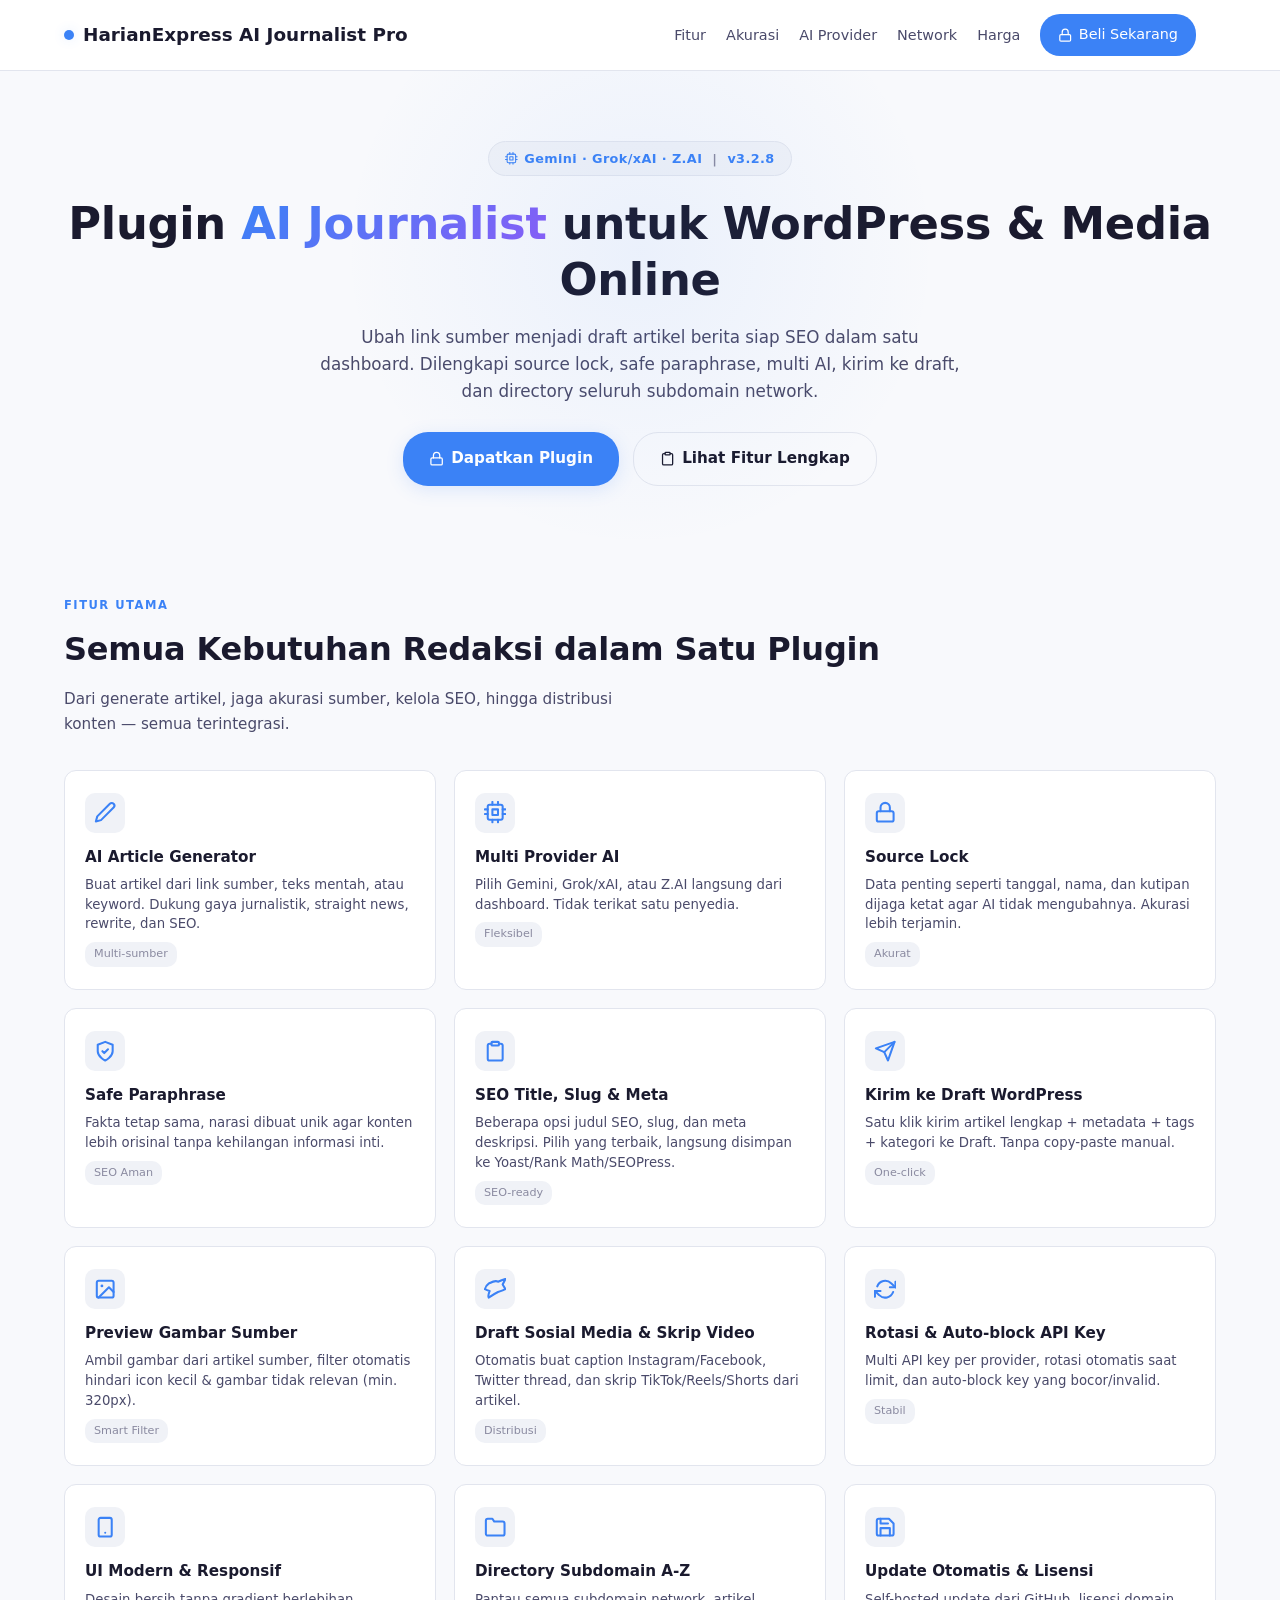
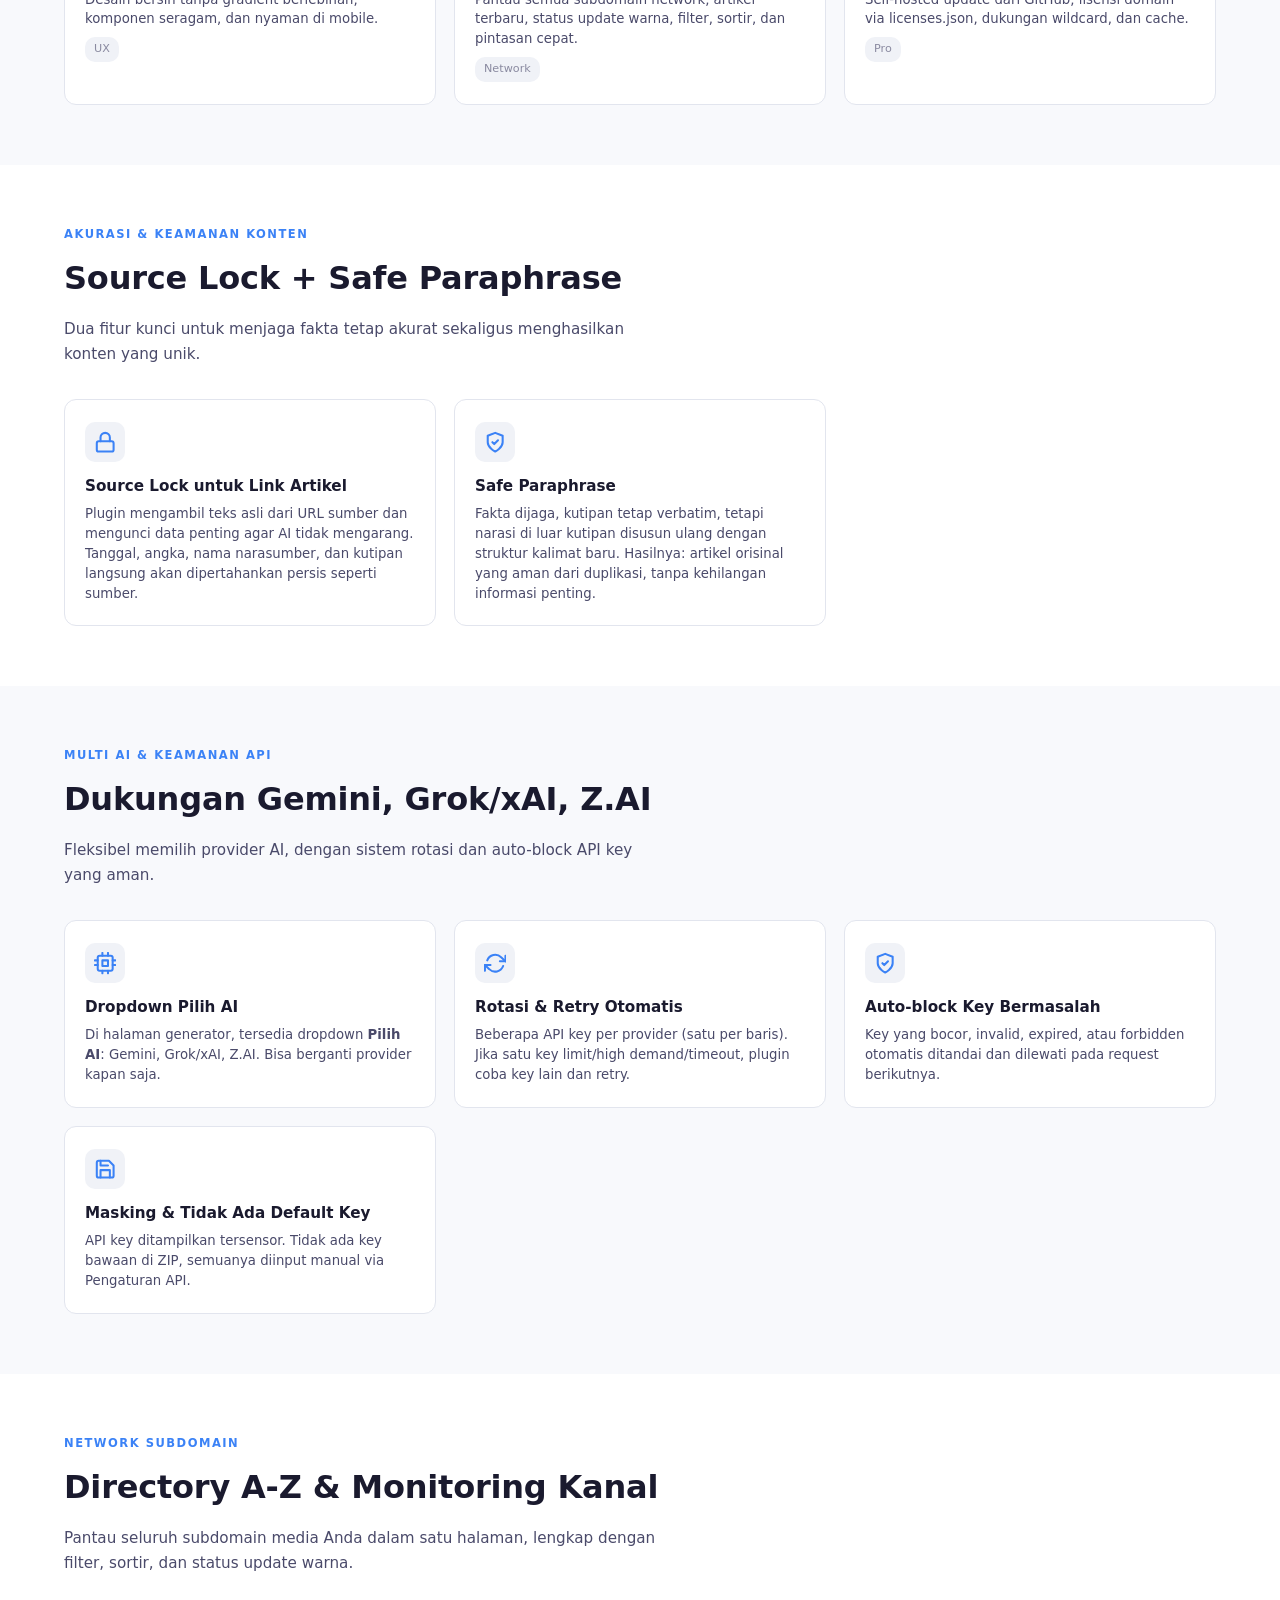
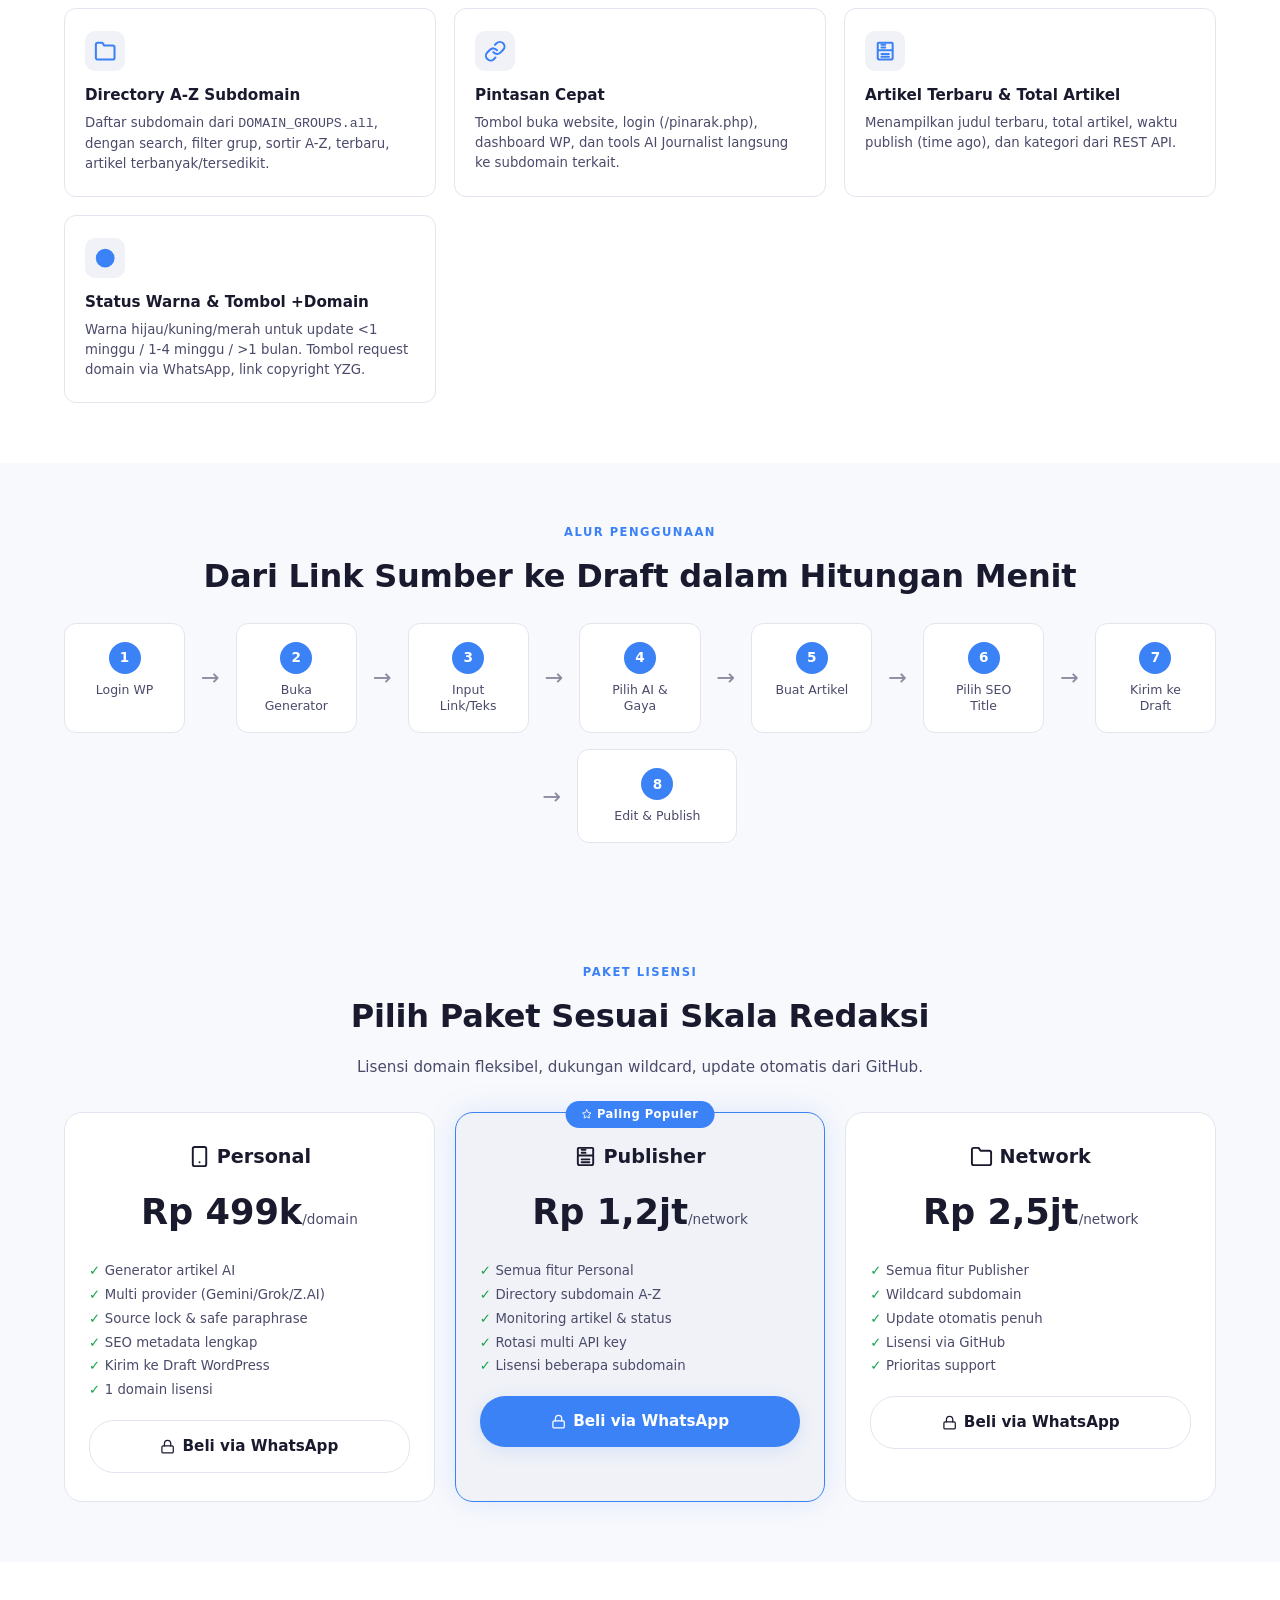
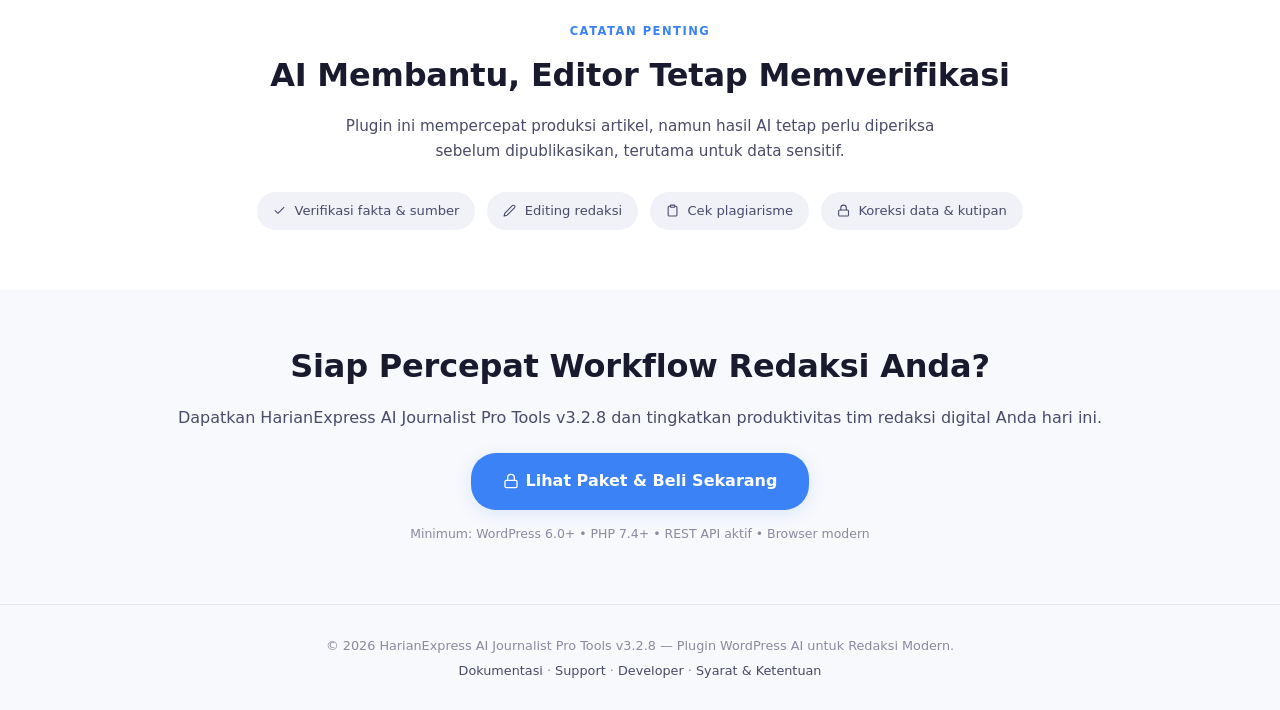
==== commit 8f5980cd: "Hide theme toggle button on display" ====
--- a/he/pl/index.html
+++ b/he/pl/index.html
@@ -116,7 +116,7 @@
 
         .theme-toggle {
             background: none; border: 1px solid var(--border); color: var(--text2); border-radius: 50%;
-            width: 36px; height: 36px; display: flex; align-items: center; justify-content: center; cursor: pointer;
+            width: 36px; height: 36px; display: none; align-items: center; justify-content: center; cursor: pointer;
             transition: var(--transition); flex-shrink: 0; margin-left: 8px;
         }
         .theme-toggle:hover { background: var(--bg3); color: var(--accent); }
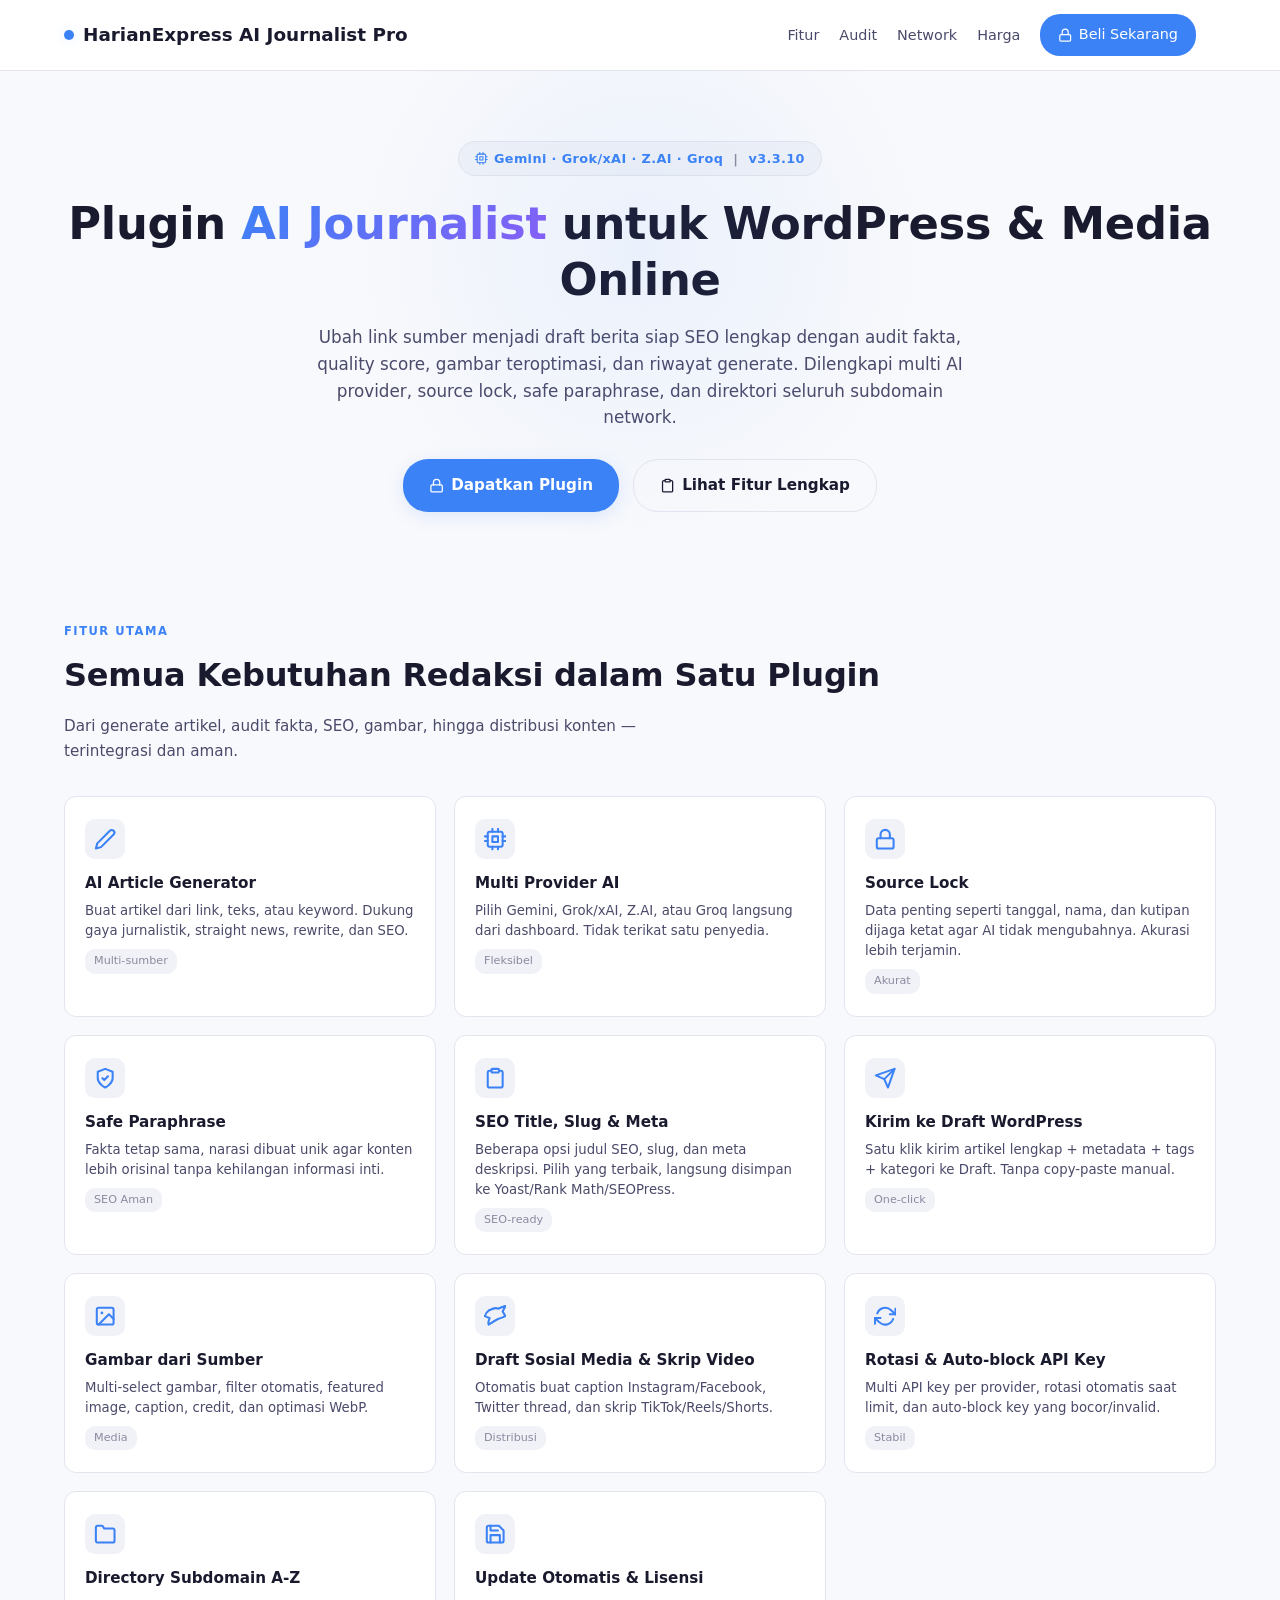
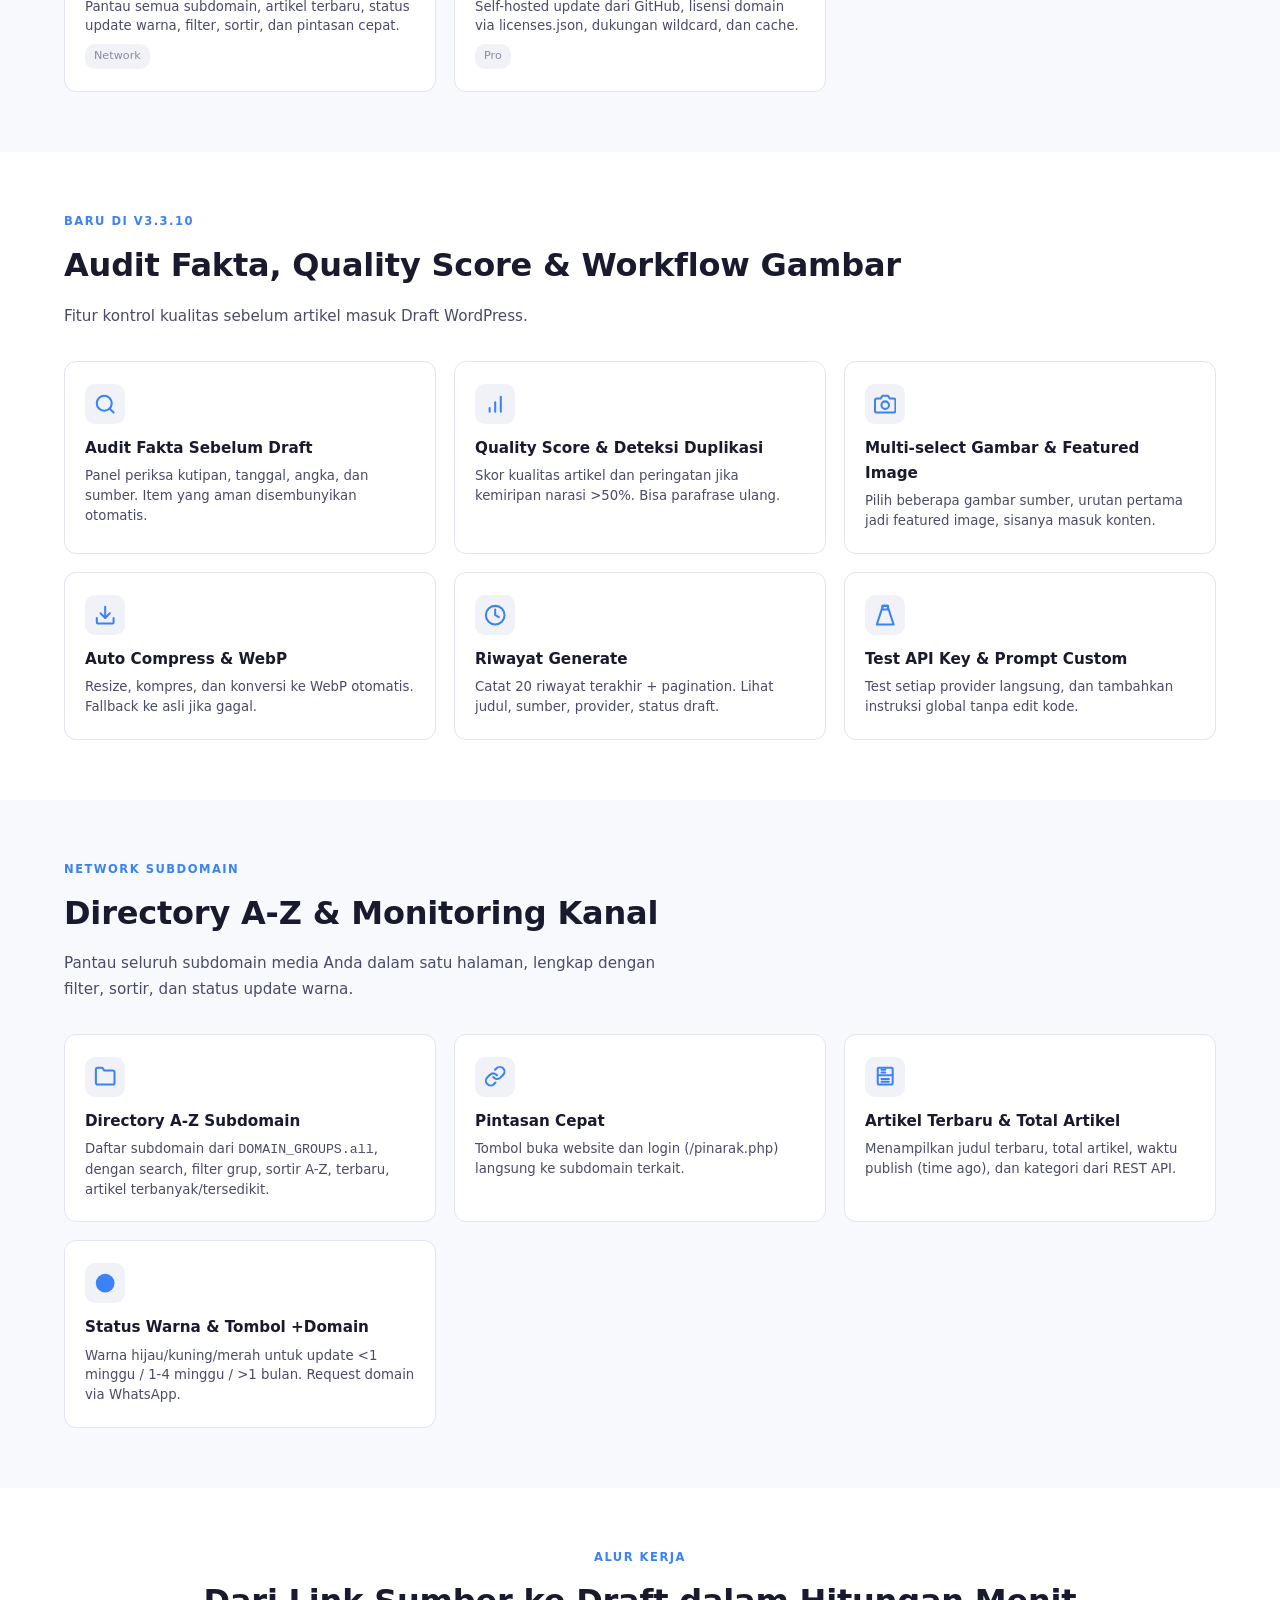
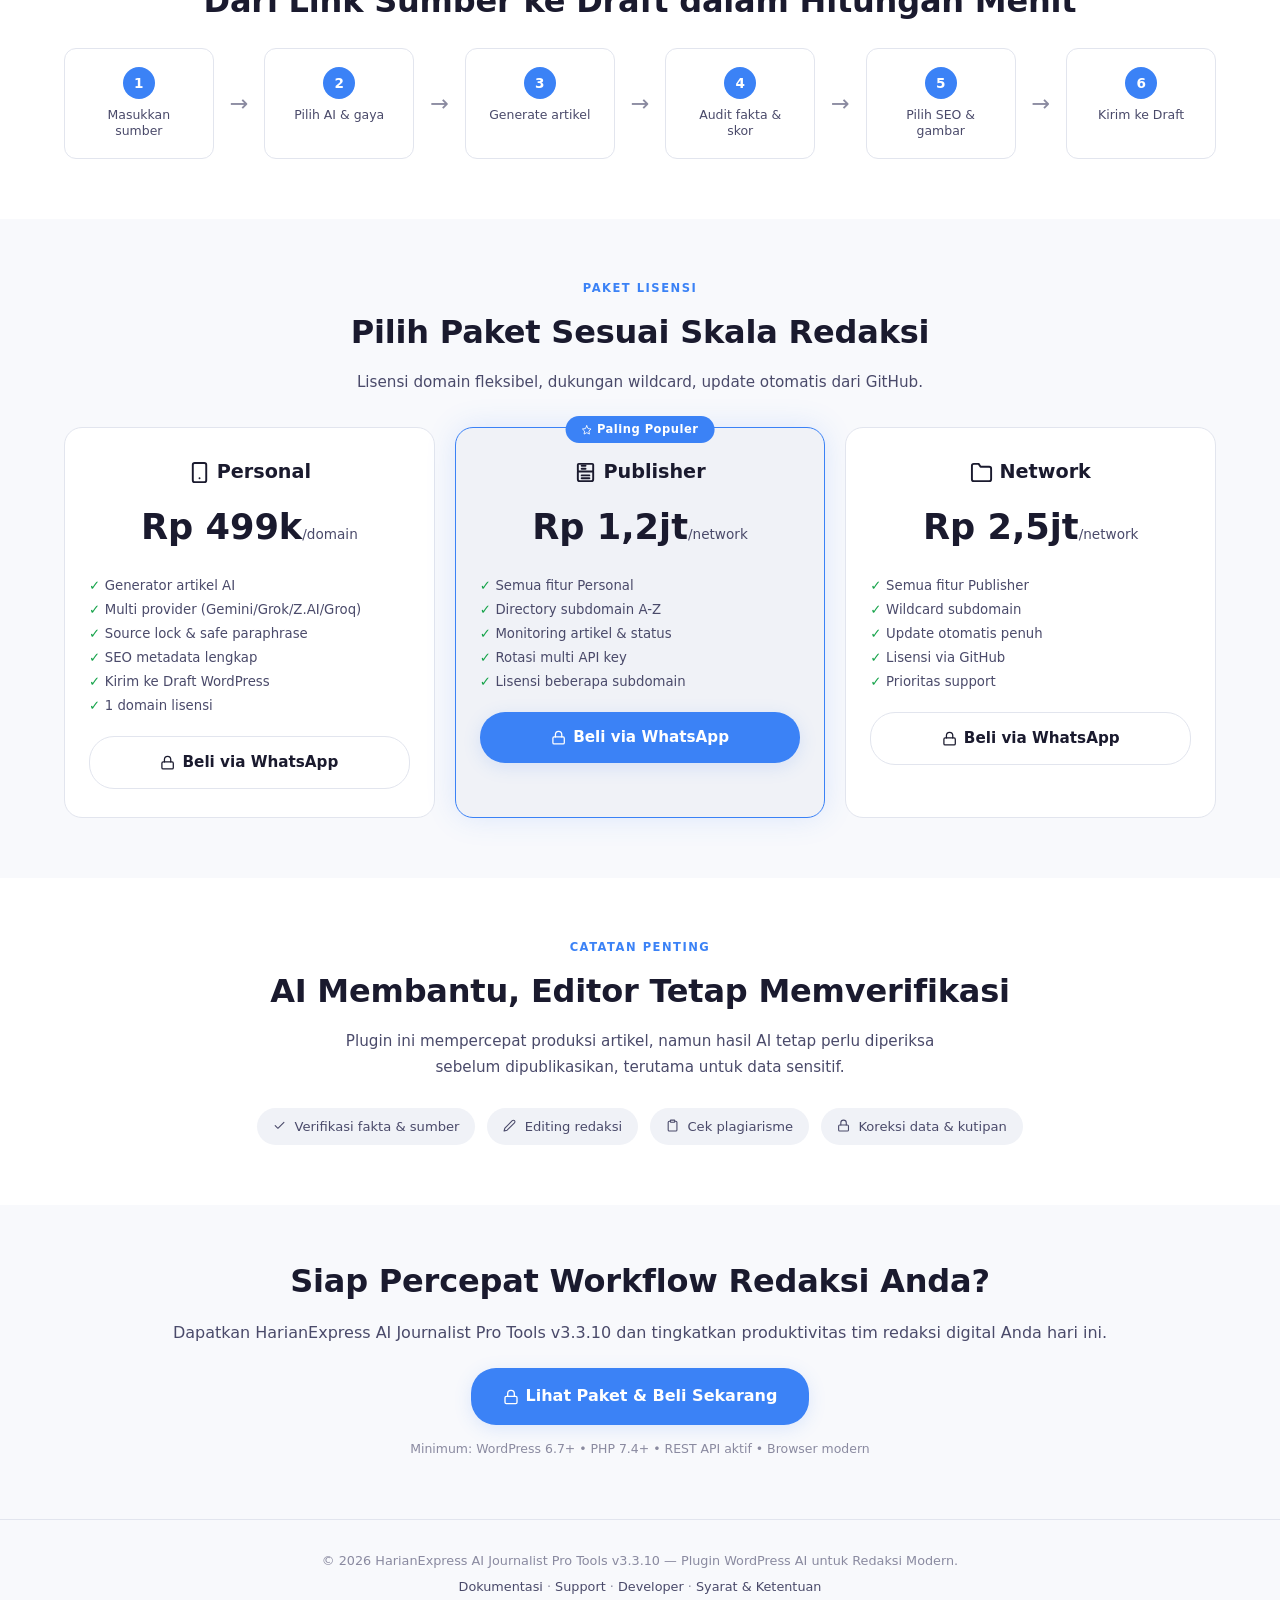
==== commit fd57d263: "Update print statement from 'Hello' to 'Goodbye'" ====
--- a/he/pl/index.html
+++ b/he/pl/index.html
@@ -3,8 +3,8 @@
 <head>
     <meta charset="UTF-8">
     <meta name="viewport" content="width=device-width, initial-scale=1.0">
-    <title>HarianExpress AI Journalist Pro Tools v3.2.8 — Plugin WordPress AI untuk Redaksi Modern</title>
-    <meta name="description" content="Plugin WordPress AI untuk membuat artikel berita, rewrite, SEO content, draft sosial media, skrip video, dan manajemen network subdomain. Dukung Gemini, Grok/xAI, Z.AI.">
+    <title>HarianExpress AI Journalist Pro Tools v3.3.10 — Plugin WordPress AI untuk Redaksi Modern</title>
+    <meta name="description" content="Plugin WordPress AI untuk artikel berita, rewrite, audit fakta, SEO, gambar, sosmed, dan manajemen subdomain. Dukung Gemini, Grok/xAI, Z.AI, Groq.">
     <style>
         :root {
             --radius: 12px;
@@ -16,7 +16,6 @@
             --max-w: 1200px;
         }
 
-        /* Light theme (default) */
         .light {
             --bg: #f8f9fc;
             --bg2: #ffffff;
@@ -40,7 +39,6 @@
             --code-text: #333;
         }
 
-        /* Dark theme */
         .dark {
             --bg: #0a0a0f;
             --bg2: #111119;
@@ -179,10 +177,6 @@
             padding: 16px 18px; font-family: var(--mono); font-size: 0.8rem; color: var(--code-text);
             overflow-x: auto; white-space: pre-wrap; line-height: 1.6; margin: 10px 0;
         }
-        .code-block .key { color: #f9a8d4; }
-        .code-block .val { color: #86efac; }
-        .code-block .str { color: #fde68a; }
-        .code-block .comment { color: #555; }
 
         .status-demo { display: flex; gap: 20px; flex-wrap: wrap; margin-top: 12px; }
         .status-demo span { display: inline-flex; align-items: center; gap: 6px; font-size: 0.82rem; font-weight: 600; }
@@ -218,13 +212,11 @@
             .flow-arrow { display: none; }
             .flow-steps { gap: 10px; }
             .flow-step { min-width: 70px; flex: 1 1 80px; max-width: 120px; padding: 12px 10px; }
-            .nav-links { gap: 12px; font-size: 0.78rem; }
             .cards-grid { grid-template-columns: 1fr; }
             .pricing-grid { grid-template-columns: 1fr; }
         }
         @media (max-width: 480px) {
             .hero h1 { font-size: 1.5rem; }
-            .hero p { font-size: 0.9rem; }
             .btn { padding: 11px 20px; font-size: 0.85rem; }
             .navbar .container { flex-direction: column; gap: 8px; }
         }
@@ -240,7 +232,6 @@
 
     <!-- SVG SPRITE -->
     <svg style="display: none;" xmlns="http://www.w3.org/2000/svg">
-        <symbol id="icon-rocket" viewBox="0 0 24 24"><path d="M4.5 16.5c-1.5 1.26-2 5-2 5s3.74-.5 5-2c.71-.84.7-2.13-.09-2.91a2.18 2.18 0 0 0-2.91-.09z"/><path d="M12 15l-3-3a22 22 0 0 1 2-3.95A12.88 12.88 0 0 1 22 2c0 2.72-.78 7.5-6 11a22.35 22.35 0 0 1-4 2z"/><path d="M9 12H4l.5-2.5L9 9"/><circle cx="19" cy="5" r="1" fill="currentColor" stroke="none"/></symbol>
         <symbol id="icon-pencil" viewBox="0 0 24 24"><path d="M17 3a2.828 2.828 0 1 1 4 4L7.5 20.5 2 22l1.5-5.5L17 3z"/></symbol>
         <symbol id="icon-cpu" viewBox="0 0 24 24"><rect x="4" y="4" width="16" height="16" rx="2"/><rect x="9" y="9" width="6" height="6"/><line x1="9" y1="1" x2="9" y2="4"/><line x1="15" y1="1" x2="15" y2="4"/><line x1="9" y1="20" x2="9" y2="23"/><line x1="15" y1="20" x2="15" y2="23"/><line x1="20" y1="9" x2="23" y2="9"/><line x1="20" y1="14" x2="23" y2="14"/><line x1="1" y1="9" x2="4" y2="9"/><line x1="1" y1="14" x2="4" y2="14"/></symbol>
         <symbol id="icon-lock" viewBox="0 0 24 24"><rect x="3" y="11" width="18" height="11" rx="2"/><path d="M7 11V7a5 5 0 0 1 10 0v4"/></symbol>
@@ -248,7 +239,6 @@
         <symbol id="icon-clipboard" viewBox="0 0 24 24"><rect x="8" y="2" width="8" height="4" rx="1"/><path d="M16 4h2a2 2 0 0 1 2 2v14a2 2 0 0 1-2 2H6a2 2 0 0 1-2-2V6a2 2 0 0 1 2-2h2"/></symbol>
         <symbol id="icon-send" viewBox="0 0 24 24"><line x1="22" y1="2" x2="11" y2="13"/><polygon points="22 2 15 22 11 13 2 9 22 2"/></symbol>
         <symbol id="icon-image" viewBox="0 0 24 24"><rect x="3" y="3" width="18" height="18" rx="2"/><circle cx="8.5" cy="8.5" r="1.5" fill="currentColor" stroke="none"/><polyline points="21 15 16 10 5 21"/></symbol>
-        <symbol id="icon-pin" viewBox="0 0 24 24"><path d="M12 2v7"/><path d="M8 6h8"/><circle cx="12" cy="16" r="3"/><line x1="12" y1="19" x2="12" y2="22"/></symbol>
         <symbol id="icon-bird" viewBox="0 0 24 24"><path d="M23 1s-4 1-8 3C12 2 9 4 5 6 2 8 1 12 1 12s2 1 5 2c-1 3-2 5-1 7 3-2 6-4 10-6 3-1 6-2 8-3l-3-5 3-6z"/></symbol>
         <symbol id="icon-clapperboard" viewBox="0 0 24 24"><path d="M4 11v8a2 2 0 0 0 2 2h12a2 2 0 0 0 2-2v-8"/><path d="M4 6l16-3v8H4z"/><line x1="8" y1="3" x2="8" y2="6"/><line x1="12" y1="3" x2="12" y2="6"/><line x1="16" y1="3" x2="16" y2="6"/></symbol>
         <symbol id="icon-refresh" viewBox="0 0 24 24"><polyline points="23 4 23 10 17 10"/><polyline points="1 20 1 14 7 14"/><path d="M3.51 9a9 9 0 0 1 14.85-3.36L23 10M1 14l4.64 4.36A9 9 0 0 0 20.49 15"/></symbol>
@@ -258,11 +248,18 @@
         <symbol id="icon-check" viewBox="0 0 24 24"><polyline points="20 6 9 17 4 12"/></symbol>
         <symbol id="icon-save" viewBox="0 0 24 24"><path d="M19 21H5a2 2 0 0 1-2-2V5a2 2 0 0 1 2-2h11l5 5v11a2 2 0 0 1-2 2z"/><polyline points="17 21 17 13 7 13 7 21"/><polyline points="7 3 7 8 15 8"/></symbol>
         <symbol id="icon-smartphone" viewBox="0 0 24 24"><rect x="5" y="2" width="14" height="20" rx="2"/><line x1="12" y1="18" x2="12.01" y2="18"/></symbol>
-        <symbol id="icon-zap" viewBox="0 0 24 24"><polygon points="13 2 3 14 12 14 11 22 21 10 12 10 13 2"/></symbol>
         <symbol id="icon-circle" viewBox="0 0 24 24"><circle cx="12" cy="12" r="10" fill="currentColor" stroke="none"/></symbol>
         <symbol id="icon-star" viewBox="0 0 24 24"><polygon points="12 2 15.09 8.26 22 9.27 17 14.14 18.18 21.02 12 17.77 5.82 21.02 7 14.14 2 9.27 8.91 8.26 12 2"/></symbol>
         <symbol id="icon-sun" viewBox="0 0 24 24"><circle cx="12" cy="12" r="5"/><line x1="12" y1="1" x2="12" y2="3"/><line x1="12" y1="21" x2="12" y2="23"/><line x1="4.22" y1="4.22" x2="5.64" y2="5.64"/><line x1="18.36" y1="18.36" x2="19.78" y2="19.78"/><line x1="1" y1="12" x2="3" y2="12"/><line x1="21" y1="12" x2="23" y2="12"/><line x1="4.22" y1="19.78" x2="5.64" y2="18.36"/><line x1="18.36" y1="5.64" x2="19.78" y2="4.22"/></symbol>
         <symbol id="icon-moon" viewBox="0 0 24 24"><path d="M21 12.79A9 9 0 1 1 11.21 3 7 7 0 0 0 21 12.79z"/></symbol>
+        <symbol id="icon-search" viewBox="0 0 24 24"><circle cx="11" cy="11" r="8"/><line x1="21" y1="21" x2="16.65" y2="16.65"/></symbol>
+        <symbol id="icon-zap" viewBox="0 0 24 24"><polygon points="13 2 3 14 12 14 11 22 21 10 12 10 13 2"/></symbol>
+        <symbol id="icon-bar-chart" viewBox="0 0 24 24"><line x1="12" y1="20" x2="12" y2="10"/><line x1="18" y1="20" x2="18" y2="4"/><line x1="6" y1="20" x2="6" y2="16"/></symbol>
+        <symbol id="icon-alert" viewBox="0 0 24 24"><path d="M10.29 3.86L1.82 18a2 2 0 0 0 1.71 3h16.94a2 2 0 0 0 1.71-3L13.71 3.86a2 2 0 0 0-3.42 0z"/><line x1="12" y1="9" x2="12" y2="13"/><line x1="12" y1="17" x2="12.01" y2="17"/></symbol>
+        <symbol id="icon-download" viewBox="0 0 24 24"><path d="M21 15v4a2 2 0 0 1-2 2H5a2 2 0 0 1-2-2v-4"/><polyline points="7 10 12 15 17 10"/><line x1="12" y1="15" x2="12" y2="3"/></symbol>
+        <symbol id="icon-history" viewBox="0 0 24 24"><circle cx="12" cy="12" r="10"/><polyline points="12 6 12 12 16 14"/></symbol>
+        <symbol id="icon-test-tube" viewBox="0 0 24 24"><path d="M14.5 2H9.5L3 22h18L14.5 2z"/><path d="M9 2h6v4H9z"/></symbol>
+        <symbol id="icon-camera" viewBox="0 0 24 24"><path d="M23 19a2 2 0 0 1-2 2H3a2 2 0 0 1-2-2V8a2 2 0 0 1 2-2h4l2-3h6l2 3h4a2 2 0 0 1 2 2z"/><circle cx="12" cy="13" r="4"/></symbol>
     </svg>
 
     <nav class="navbar">
@@ -270,8 +267,7 @@
             <a href="#" class="nav-logo"><span class="icon-dot"></span> HarianExpress AI Journalist Pro</a>
             <ul class="nav-links">
                 <li><a href="#fitur">Fitur</a></li>
-                <li><a href="#source-lock">Akurasi</a></li>
-                <li><a href="#multi-ai">AI Provider</a></li>
+                <li><a href="#audit">Audit</a></li>
                 <li><a href="#network">Network</a></li>
                 <li><a href="#harga">Harga</a></li>
                 <li><a href="#harga" class="nav-cta"><svg class="icon"><use href="#icon-lock"/></svg> Beli Sekarang</a></li>
@@ -283,10 +279,10 @@
     <section class="hero">
         <div class="container">
             <span class="badge">
-                <svg class="icon"><use href="#icon-cpu"/></svg> Gemini · Grok/xAI · Z.AI <span style="margin:0 4px;color:var(--text3);">|</span> v3.2.8
+                <svg class="icon"><use href="#icon-cpu"/></svg> Gemini · Grok/xAI · Z.AI · Groq <span style="margin:0 4px;color:var(--text3);">|</span> v3.3.10
             </span>
             <h1>Plugin <span>AI Journalist</span> untuk WordPress & Media Online</h1>
-            <p>Ubah link sumber menjadi draft artikel berita siap SEO dalam satu dashboard. Dilengkapi source lock, safe paraphrase, multi AI, kirim ke draft, dan directory seluruh subdomain network.</p>
+            <p>Ubah link sumber menjadi draft berita siap SEO lengkap dengan audit fakta, quality score, gambar teroptimasi, dan riwayat generate. Dilengkapi multi AI provider, source lock, safe paraphrase, dan direktori seluruh subdomain network.</p>
             <div class="hero-buttons">
                 <a href="#harga" class="btn btn-primary"><svg class="icon"><use href="#icon-lock"/></svg> Dapatkan Plugin</a>
                 <a href="#fitur" class="btn btn-outline"><svg class="icon"><use href="#icon-clipboard"/></svg> Lihat Fitur Lengkap</a>
@@ -294,100 +290,82 @@
         </div>
     </section>
 
+    <!-- Fitur Utama -->
     <section class="section" id="fitur">
         <div class="container">
             <p class="section-label">Fitur Utama</p>
             <h2 class="section-title">Semua Kebutuhan Redaksi dalam Satu Plugin</h2>
-            <p class="section-subtitle">Dari generate artikel, jaga akurasi sumber, kelola SEO, hingga distribusi konten — semua terintegrasi.</p>
+            <p class="section-subtitle">Dari generate artikel, audit fakta, SEO, gambar, hingga distribusi konten — terintegrasi dan aman.</p>
             <div class="cards-grid">
-                <div class="card"><div class="card-icon"><svg class="icon"><use href="#icon-pencil"/></svg></div><h4>AI Article Generator</h4><p>Buat artikel dari link sumber, teks mentah, atau keyword. Dukung gaya jurnalistik, straight news, rewrite, dan SEO.</p><span class="tag">Multi-sumber</span></div>
-                <div class="card"><div class="card-icon"><svg class="icon"><use href="#icon-cpu"/></svg></div><h4>Multi Provider AI</h4><p>Pilih Gemini, Grok/xAI, atau Z.AI langsung dari dashboard. Tidak terikat satu penyedia.</p><span class="tag">Fleksibel</span></div>
+                <div class="card"><div class="card-icon"><svg class="icon"><use href="#icon-pencil"/></svg></div><h4>AI Article Generator</h4><p>Buat artikel dari link, teks, atau keyword. Dukung gaya jurnalistik, straight news, rewrite, dan SEO.</p><span class="tag">Multi-sumber</span></div>
+                <div class="card"><div class="card-icon"><svg class="icon"><use href="#icon-cpu"/></svg></div><h4>Multi Provider AI</h4><p>Pilih Gemini, Grok/xAI, Z.AI, atau Groq langsung dari dashboard. Tidak terikat satu penyedia.</p><span class="tag">Fleksibel</span></div>
                 <div class="card"><div class="card-icon"><svg class="icon"><use href="#icon-lock"/></svg></div><h4>Source Lock</h4><p>Data penting seperti tanggal, nama, dan kutipan dijaga ketat agar AI tidak mengubahnya. Akurasi lebih terjamin.</p><span class="tag">Akurat</span></div>
                 <div class="card"><div class="card-icon"><svg class="icon"><use href="#icon-shield"/></svg></div><h4>Safe Paraphrase</h4><p>Fakta tetap sama, narasi dibuat unik agar konten lebih orisinal tanpa kehilangan informasi inti.</p><span class="tag">SEO Aman</span></div>
                 <div class="card"><div class="card-icon"><svg class="icon"><use href="#icon-clipboard"/></svg></div><h4>SEO Title, Slug & Meta</h4><p>Beberapa opsi judul SEO, slug, dan meta deskripsi. Pilih yang terbaik, langsung disimpan ke Yoast/Rank Math/SEOPress.</p><span class="tag">SEO-ready</span></div>
                 <div class="card"><div class="card-icon"><svg class="icon"><use href="#icon-send"/></svg></div><h4>Kirim ke Draft WordPress</h4><p>Satu klik kirim artikel lengkap + metadata + tags + kategori ke Draft. Tanpa copy-paste manual.</p><span class="tag">One-click</span></div>
-                <div class="card"><div class="card-icon"><svg class="icon"><use href="#icon-image"/></svg></div><h4>Preview Gambar Sumber</h4><p>Ambil gambar dari artikel sumber, filter otomatis hindari icon kecil & gambar tidak relevan (min. 320px).</p><span class="tag">Smart Filter</span></div>
-                <div class="card"><div class="card-icon"><svg class="icon"><use href="#icon-bird"/></svg></div><h4>Draft Sosial Media & Skrip Video</h4><p>Otomatis buat caption Instagram/Facebook, Twitter thread, dan skrip TikTok/Reels/Shorts dari artikel.</p><span class="tag">Distribusi</span></div>
+                <div class="card"><div class="card-icon"><svg class="icon"><use href="#icon-image"/></svg></div><h4>Gambar dari Sumber</h4><p>Multi-select gambar, filter otomatis, featured image, caption, credit, dan optimasi WebP.</p><span class="tag">Media</span></div>
+                <div class="card"><div class="card-icon"><svg class="icon"><use href="#icon-bird"/></svg></div><h4>Draft Sosial Media & Skrip Video</h4><p>Otomatis buat caption Instagram/Facebook, Twitter thread, dan skrip TikTok/Reels/Shorts.</p><span class="tag">Distribusi</span></div>
                 <div class="card"><div class="card-icon"><svg class="icon"><use href="#icon-refresh"/></svg></div><h4>Rotasi & Auto-block API Key</h4><p>Multi API key per provider, rotasi otomatis saat limit, dan auto-block key yang bocor/invalid.</p><span class="tag">Stabil</span></div>
-                <div class="card"><div class="card-icon"><svg class="icon"><use href="#icon-smartphone"/></svg></div><h4>UI Modern & Responsif</h4><p>Desain bersih tanpa gradient berlebihan, komponen seragam, dan nyaman di mobile.</p><span class="tag">UX</span></div>
-                <div class="card"><div class="card-icon"><svg class="icon"><use href="#icon-folder"/></svg></div><h4>Directory Subdomain A-Z</h4><p>Pantau semua subdomain network, artikel terbaru, status update warna, filter, sortir, dan pintasan cepat.</p><span class="tag">Network</span></div>
+                <div class="card"><div class="card-icon"><svg class="icon"><use href="#icon-folder"/></svg></div><h4>Directory Subdomain A-Z</h4><p>Pantau semua subdomain, artikel terbaru, status update warna, filter, sortir, dan pintasan cepat.</p><span class="tag">Network</span></div>
                 <div class="card"><div class="card-icon"><svg class="icon"><use href="#icon-save"/></svg></div><h4>Update Otomatis & Lisensi</h4><p>Self-hosted update dari GitHub, lisensi domain via licenses.json, dukungan wildcard, dan cache.</p><span class="tag">Pro</span></div>
             </div>
         </div>
     </section>
 
-    <section class="section" id="source-lock" style="background:var(--bg2);">
-        <div class="container">
-            <p class="section-label">Akurasi & Keamanan Konten</p>
-            <h2 class="section-title">Source Lock + Safe Paraphrase</h2>
-            <p class="section-subtitle">Dua fitur kunci untuk menjaga fakta tetap akurat sekaligus menghasilkan konten yang unik.</p>
-            <div class="cards-grid" style="grid-template-columns: repeat(auto-fill, minmax(320px,1fr));">
-                <div class="card">
-                    <div class="card-icon"><svg class="icon"><use href="#icon-lock"/></svg></div>
-                    <h4>Source Lock untuk Link Artikel</h4>
-                    <p>Plugin mengambil teks asli dari URL sumber dan mengunci data penting agar AI tidak mengarang. Tanggal, angka, nama narasumber, dan kutipan langsung akan dipertahankan persis seperti sumber.</p>
-                </div>
-                <div class="card">
-                    <div class="card-icon"><svg class="icon"><use href="#icon-shield"/></svg></div>
-                    <h4>Safe Paraphrase</h4>
-                    <p>Fakta dijaga, kutipan tetap verbatim, tetapi narasi di luar kutipan disusun ulang dengan struktur kalimat baru. Hasilnya: artikel orisinal yang aman dari duplikasi, tanpa kehilangan informasi penting.</p>
-                </div>
-            </div>
-        </div>
-    </section>
-
-    <section class="section" id="multi-ai">
-        <div class="container">
-            <p class="section-label">Multi AI & Keamanan API</p>
-            <h2 class="section-title">Dukungan Gemini, Grok/xAI, Z.AI</h2>
-            <p class="section-subtitle">Fleksibel memilih provider AI, dengan sistem rotasi dan auto-block API key yang aman.</p>
+    <!-- Fitur Audit & Kontrol Kualitas (v3.3.10) -->
+    <section class="section" id="audit" style="background:var(--bg2);">
+        <div class="container">
+            <p class="section-label">Baru di v3.3.10</p>
+            <h2 class="section-title">Audit Fakta, Quality Score & Workflow Gambar</h2>
+            <p class="section-subtitle">Fitur kontrol kualitas sebelum artikel masuk Draft WordPress.</p>
             <div class="cards-grid">
-                <div class="card"><div class="card-icon"><svg class="icon"><use href="#icon-cpu"/></svg></div><h4>Dropdown Pilih AI</h4><p>Di halaman generator, tersedia dropdown <strong>Pilih AI</strong>: Gemini, Grok/xAI, Z.AI. Bisa berganti provider kapan saja.</p></div>
-                <div class="card"><div class="card-icon"><svg class="icon"><use href="#icon-refresh"/></svg></div><h4>Rotasi & Retry Otomatis</h4><p>Beberapa API key per provider (satu per baris). Jika satu key limit/high demand/timeout, plugin coba key lain dan retry.</p></div>
-                <div class="card"><div class="card-icon"><svg class="icon"><use href="#icon-shield"/></svg></div><h4>Auto-block Key Bermasalah</h4><p>Key yang bocor, invalid, expired, atau forbidden otomatis ditandai dan dilewati pada request berikutnya.</p></div>
-                <div class="card"><div class="card-icon"><svg class="icon"><use href="#icon-save"/></svg></div><h4>Masking & Tidak Ada Default Key</h4><p>API key ditampilkan tersensor. Tidak ada key bawaan di ZIP, semuanya diinput manual via Pengaturan API.</p></div>
-            </div>
-        </div>
-    </section>
-
-    <section class="section" id="network" style="background:var(--bg2);">
+                <div class="card"><div class="card-icon"><svg class="icon"><use href="#icon-search"/></svg></div><h4>Audit Fakta Sebelum Draft</h4><p>Panel periksa kutipan, tanggal, angka, dan sumber. Item yang aman disembunyikan otomatis.</p></div>
+                <div class="card"><div class="card-icon"><svg class="icon"><use href="#icon-bar-chart"/></svg></div><h4>Quality Score & Deteksi Duplikasi</h4><p>Skor kualitas artikel dan peringatan jika kemiripan narasi >50%. Bisa parafrase ulang.</p></div>
+                <div class="card"><div class="card-icon"><svg class="icon"><use href="#icon-camera"/></svg></div><h4>Multi‑select Gambar & Featured Image</h4><p>Pilih beberapa gambar sumber, urutan pertama jadi featured image, sisanya masuk konten.</p></div>
+                <div class="card"><div class="card-icon"><svg class="icon"><use href="#icon-download"/></svg></div><h4>Auto Compress & WebP</h4><p>Resize, kompres, dan konversi ke WebP otomatis. Fallback ke asli jika gagal.</p></div>
+                <div class="card"><div class="card-icon"><svg class="icon"><use href="#icon-history"/></svg></div><h4>Riwayat Generate</h4><p>Catat 20 riwayat terakhir + pagination. Lihat judul, sumber, provider, status draft.</p></div>
+                <div class="card"><div class="card-icon"><svg class="icon"><use href="#icon-test-tube"/></svg></div><h4>Test API Key & Prompt Custom</h4><p>Test setiap provider langsung, dan tambahkan instruksi global tanpa edit kode.</p></div>
+            </div>
+        </div>
+    </section>
+
+    <!-- Network Subdomain -->
+    <section class="section" id="network">
         <div class="container">
             <p class="section-label">Network Subdomain</p>
             <h2 class="section-title">Directory A-Z & Monitoring Kanal</h2>
             <p class="section-subtitle">Pantau seluruh subdomain media Anda dalam satu halaman, lengkap dengan filter, sortir, dan status update warna.</p>
             <div class="cards-grid">
                 <div class="card"><div class="card-icon"><svg class="icon"><use href="#icon-folder"/></svg></div><h4>Directory A-Z Subdomain</h4><p>Daftar subdomain dari <code>DOMAIN_GROUPS.all</code>, dengan search, filter grup, sortir A-Z, terbaru, artikel terbanyak/tersedikit.</p></div>
-                <div class="card"><div class="card-icon"><svg class="icon"><use href="#icon-link"/></svg></div><h4>Pintasan Cepat</h4><p>Tombol buka website, login (/pinarak.php), dashboard WP, dan tools AI Journalist langsung ke subdomain terkait.</p></div>
+                <div class="card"><div class="card-icon"><svg class="icon"><use href="#icon-link"/></svg></div><h4>Pintasan Cepat</h4><p>Tombol buka website dan login (/pinarak.php) langsung ke subdomain terkait.</p></div>
                 <div class="card"><div class="card-icon"><svg class="icon"><use href="#icon-newspaper"/></svg></div><h4>Artikel Terbaru & Total Artikel</h4><p>Menampilkan judul terbaru, total artikel, waktu publish (time ago), dan kategori dari REST API.</p></div>
-                <div class="card"><div class="card-icon"><svg class="icon"><use href="#icon-circle"/></svg></div><h4>Status Warna & Tombol +Domain</h4><p>Warna hijau/kuning/merah untuk update <1 minggu / 1-4 minggu / >1 bulan. Tombol request domain via WhatsApp, link copyright YZG.</p></div>
-            </div>
-        </div>
-    </section>
-
-    <section class="section" id="alur">
+                <div class="card"><div class="card-icon"><svg class="icon"><use href="#icon-circle"/></svg></div><h4>Status Warna & Tombol +Domain</h4><p>Warna hijau/kuning/merah untuk update <1 minggu / 1-4 minggu / >1 bulan. Request domain via WhatsApp.</p></div>
+            </div>
+        </div>
+    </section>
+
+    <!-- Alur Kerja -->
+    <section class="section" id="alur" style="background:var(--bg2);">
         <div class="container" style="text-align:center;">
-            <p class="section-label">Alur Penggunaan</p>
+            <p class="section-label">Alur Kerja</p>
             <h2 class="section-title">Dari Link Sumber ke Draft dalam Hitungan Menit</h2>
             <div class="flow-steps">
-                <div class="flow-step"><span class="step-num">1</span><p>Login WP</p></div>
+                <div class="flow-step"><span class="step-num">1</span><p>Masukkan sumber</p></div>
                 <span class="flow-arrow">→</span>
-                <div class="flow-step"><span class="step-num">2</span><p>Buka Generator</p></div>
+                <div class="flow-step"><span class="step-num">2</span><p>Pilih AI & gaya</p></div>
                 <span class="flow-arrow">→</span>
-                <div class="flow-step"><span class="step-num">3</span><p>Input Link/Teks</p></div>
+                <div class="flow-step"><span class="step-num">3</span><p>Generate artikel</p></div>
                 <span class="flow-arrow">→</span>
-                <div class="flow-step"><span class="step-num">4</span><p>Pilih AI & Gaya</p></div>
+                <div class="flow-step"><span class="step-num">4</span><p>Audit fakta & skor</p></div>
                 <span class="flow-arrow">→</span>
-                <div class="flow-step"><span class="step-num">5</span><p>Buat Artikel</p></div>
+                <div class="flow-step"><span class="step-num">5</span><p>Pilih SEO & gambar</p></div>
                 <span class="flow-arrow">→</span>
-                <div class="flow-step"><span class="step-num">6</span><p>Pilih SEO Title</p></div>
-                <span class="flow-arrow">→</span>
-                <div class="flow-step"><span class="step-num">7</span><p>Kirim ke Draft</p></div>
-                <span class="flow-arrow">→</span>
-                <div class="flow-step"><span class="step-num">8</span><p>Edit & Publish</p></div>
-            </div>
-        </div>
-    </section>
-
+                <div class="flow-step"><span class="step-num">6</span><p>Kirim ke Draft</p></div>
+            </div>
+        </div>
+    </section>
+
+    <!-- Harga -->
     <section class="section" id="harga">
         <div class="container" style="text-align:center;">
             <p class="section-label">Paket Lisensi</p>
@@ -399,7 +377,7 @@
                     <div class="price">Rp 499k<small>/domain</small></div>
                     <ul>
                         <li>Generator artikel AI</li>
-                        <li>Multi provider (Gemini/Grok/Z.AI)</li>
+                        <li>Multi provider (Gemini/Grok/Z.AI/Groq)</li>
                         <li>Source lock & safe paraphrase</li>
                         <li>SEO metadata lengkap</li>
                         <li>Kirim ke Draft WordPress</li>
@@ -453,26 +431,24 @@
     <section class="section" style="text-align:center;padding:50px 0 60px;">
         <div class="container">
             <h2 class="section-title">Siap Percepat Workflow Redaksi Anda?</h2>
-            <p style="color:var(--text2);margin-bottom:22px;">Dapatkan HarianExpress AI Journalist Pro Tools v3.2.8 dan tingkatkan produktivitas tim redaksi digital Anda hari ini.</p>
+            <p style="color:var(--text2);margin-bottom:22px;">Dapatkan HarianExpress AI Journalist Pro Tools v3.3.10 dan tingkatkan produktivitas tim redaksi digital Anda hari ini.</p>
             <a href="#harga" class="btn btn-primary" style="font-size:1rem;padding:15px 32px;"><svg class="icon"><use href="#icon-lock"/></svg> Lihat Paket & Beli Sekarang</a>
-            <p style="margin-top:14px;font-size:0.78rem;color:var(--text3);">Minimum: WordPress 6.0+ • PHP 7.4+ • REST API aktif • Browser modern</p>
+            <p style="margin-top:14px;font-size:0.78rem;color:var(--text3);">Minimum: WordPress 6.7+ • PHP 7.4+ • REST API aktif • Browser modern</p>
         </div>
     </section>
 
     <footer class="footer">
         <div class="container">
-            <p>© 2026 HarianExpress AI Journalist Pro Tools v3.2.8 — Plugin WordPress AI untuk Redaksi Modern.</p>
+            <p>© 2026 HarianExpress AI Journalist Pro Tools v3.3.10 — Plugin WordPress AI untuk Redaksi Modern.</p>
             <p style="margin-top:4px;"><a href="#">Dokumentasi</a> · <a href="#">Support</a> · <a href="https://yanuarzg.github.io/" target="_blank">Developer</a> · <a href="#">Syarat & Ketentuan</a></p>
         </div>
     </footer>
 
     <script>
-        // Theme toggle logic
         const html = document.documentElement;
         const themeToggle = document.getElementById('themeToggle');
         const themeIcon = document.getElementById('themeIcon');
 
-        // Set light theme as default
         html.classList.add('light');
         html.classList.remove('dark');
         themeIcon.innerHTML = '<use href="#icon-moon"/>';
@@ -489,7 +465,6 @@
             }
         });
 
-        // Smooth scroll for anchor links
         document.querySelectorAll('a[href^="#"]').forEach(anchor => {
             anchor.addEventListener('click', function(e) {
                 const target = document.querySelector(this.getAttribute('href'));
@@ -500,7 +475,6 @@
             });
         });
 
-        // Intersection observer for fade-in
         const observer = new IntersectionObserver((entries) => {
             entries.forEach(entry => {
                 if (entry.isIntersecting) {
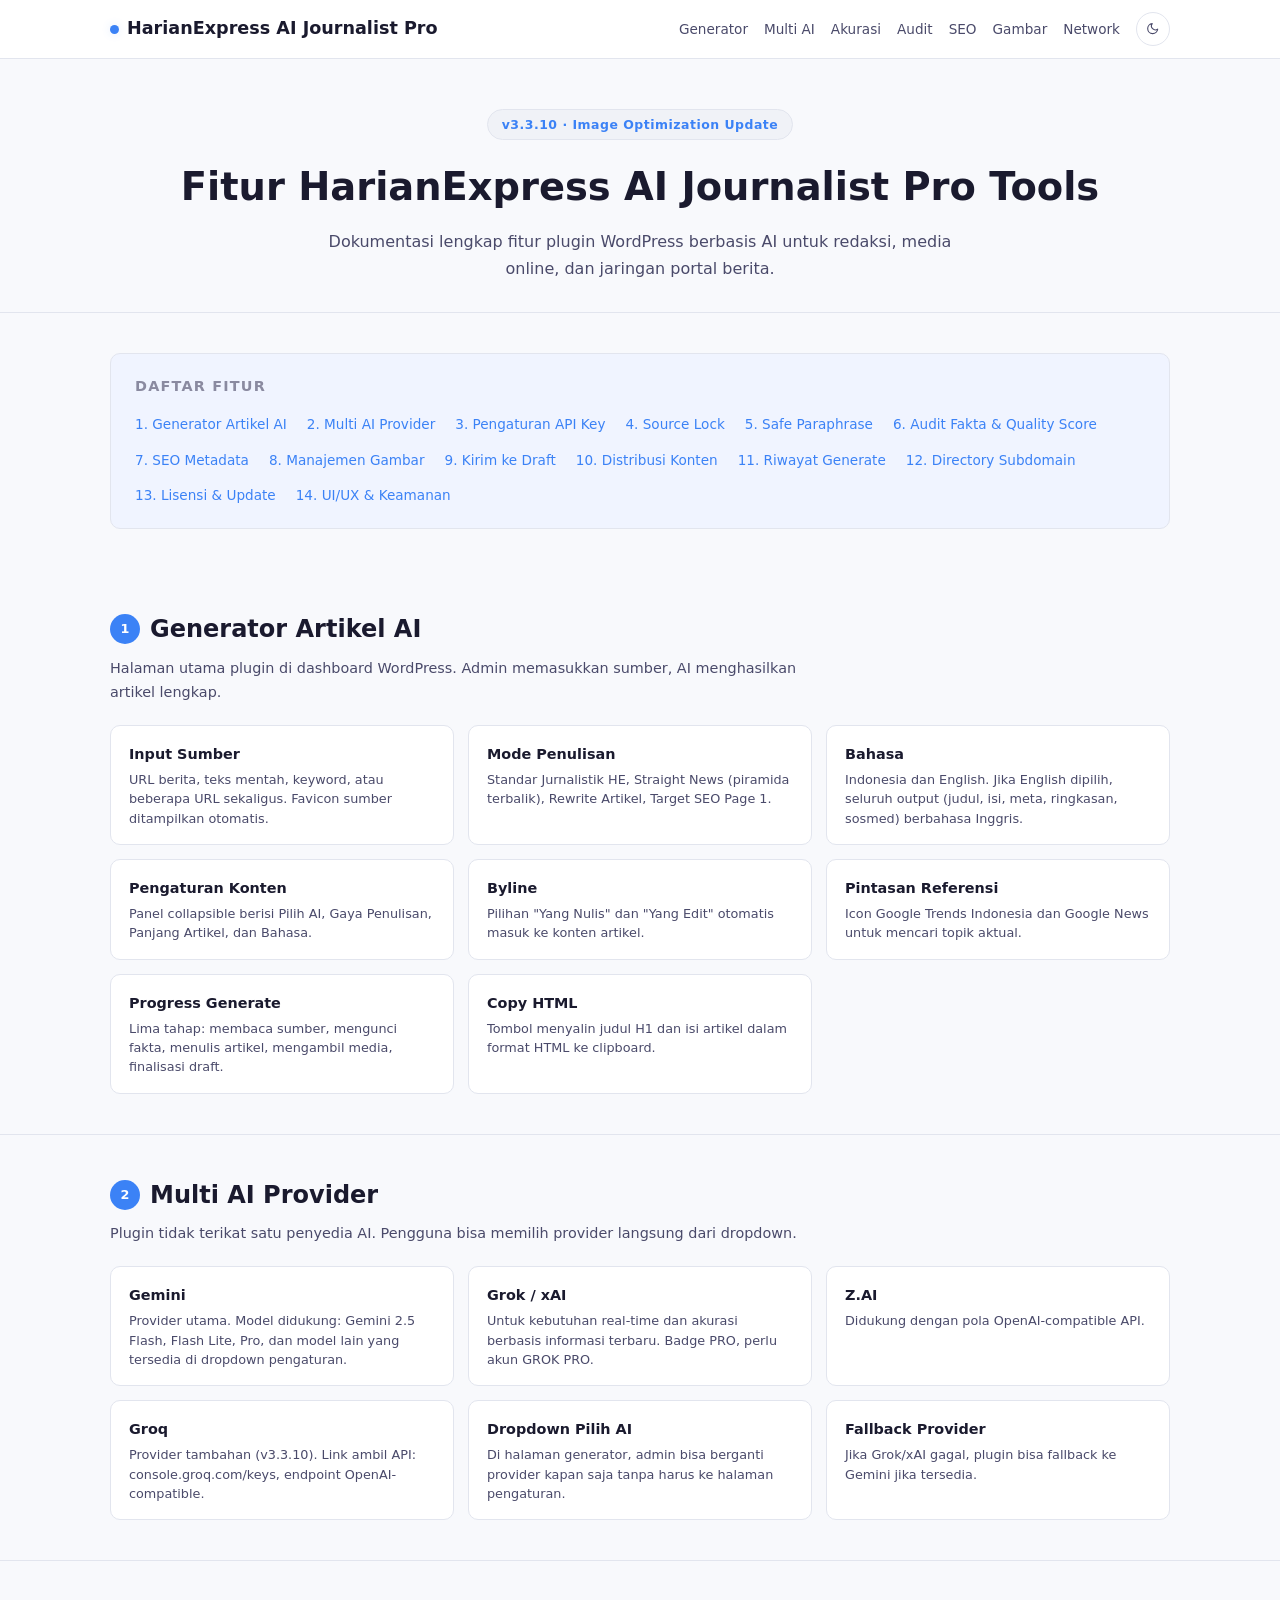
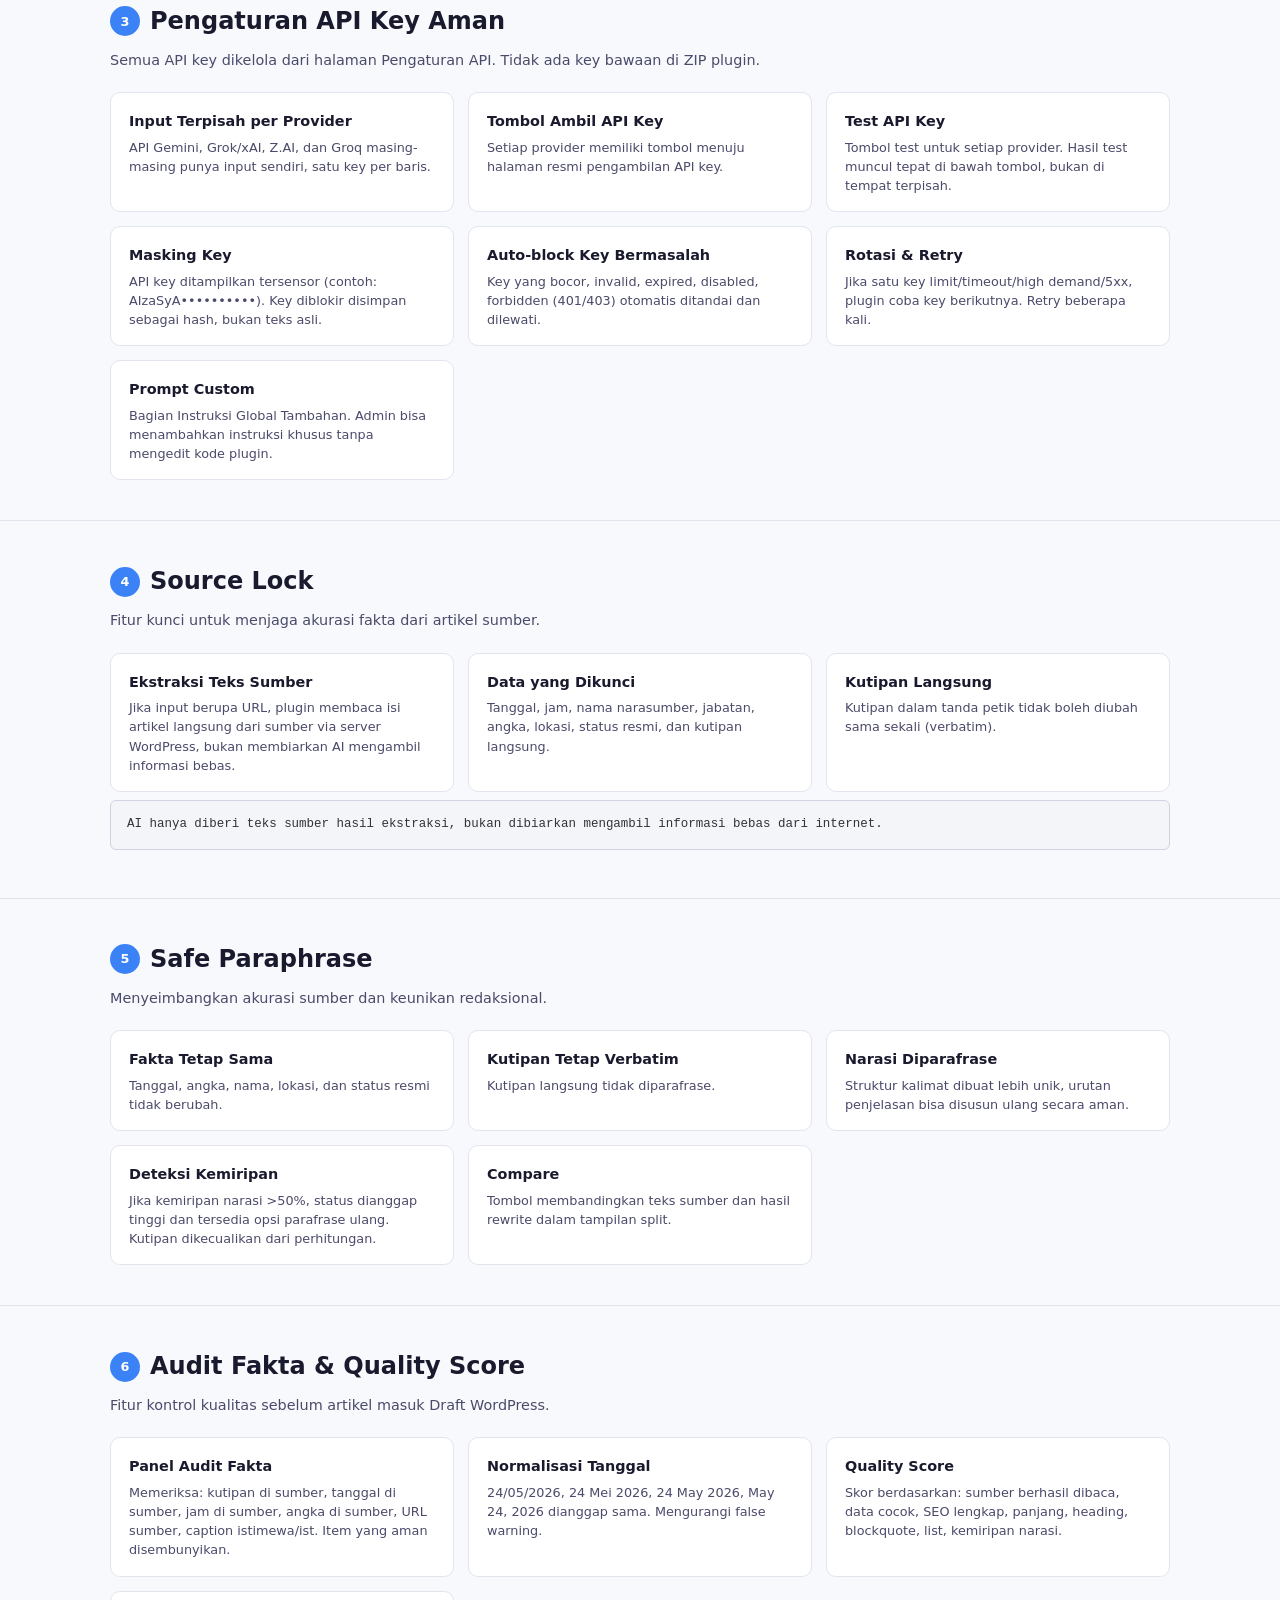
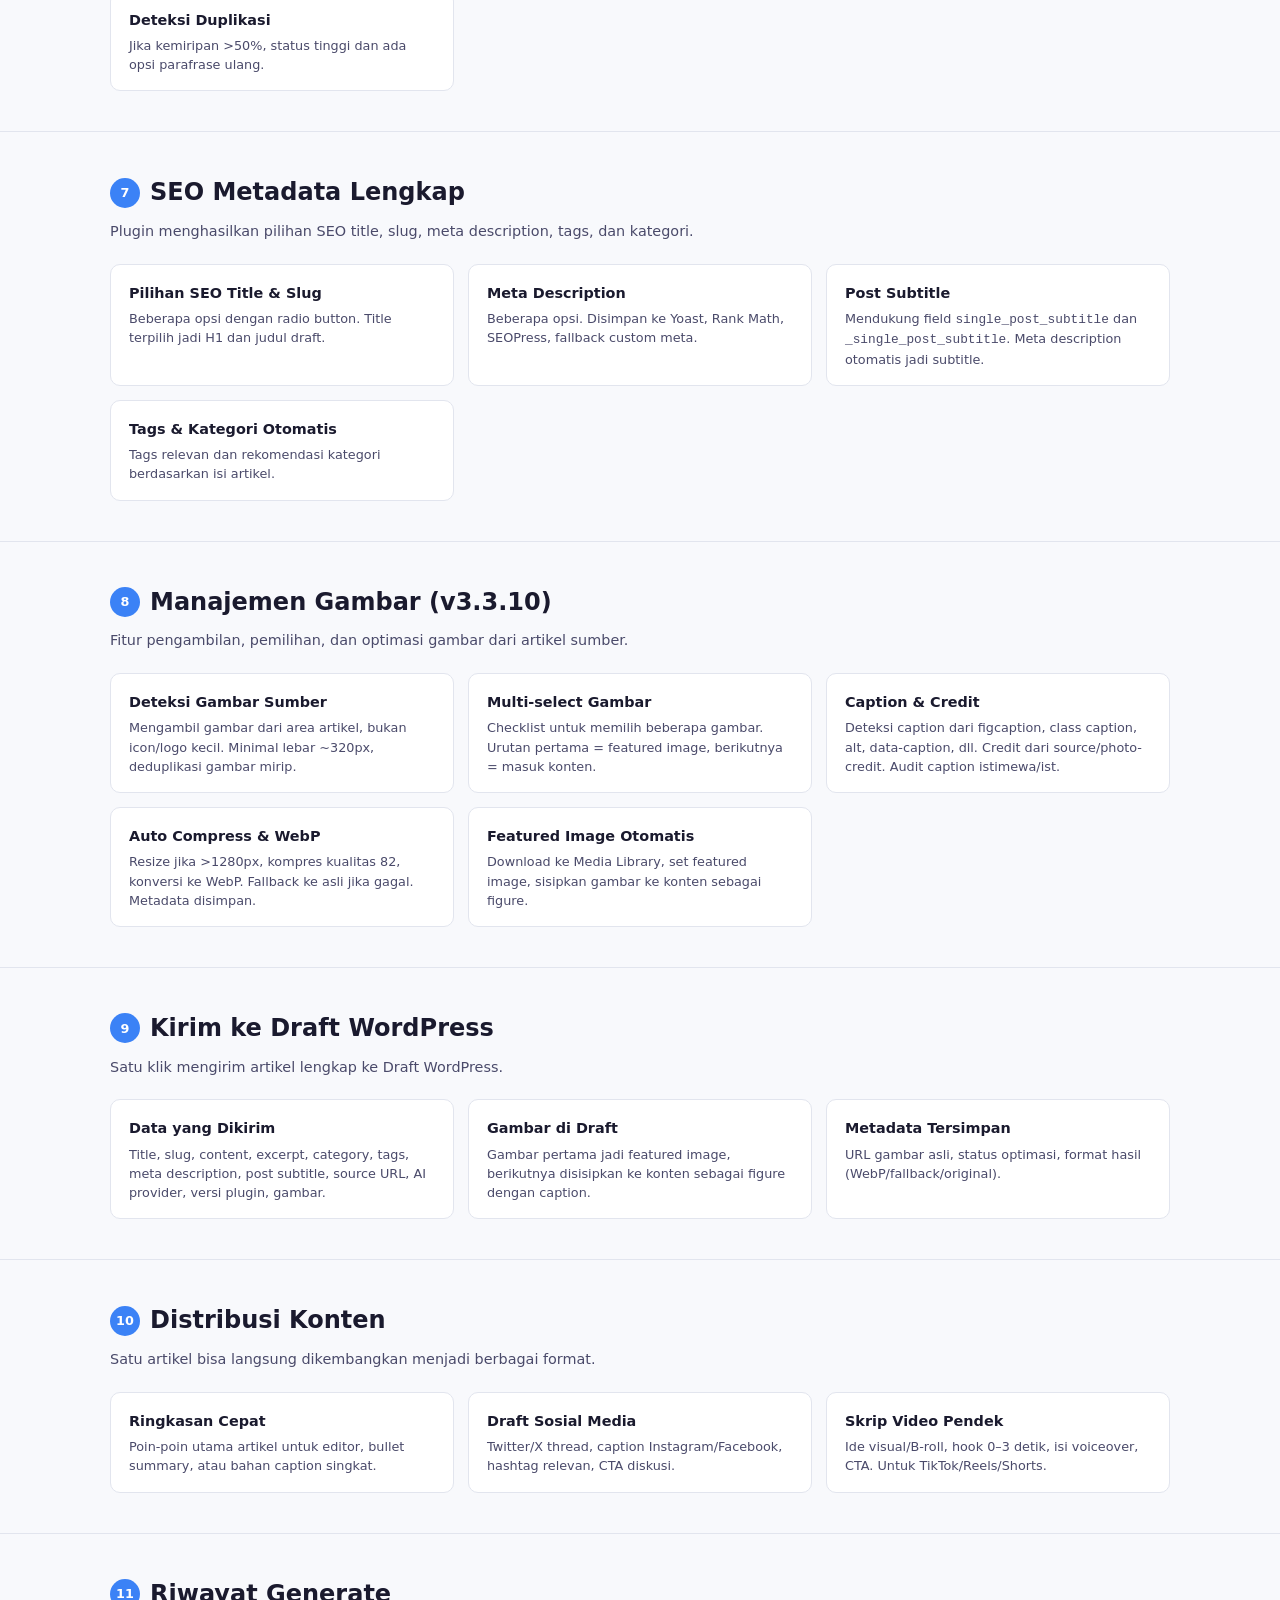
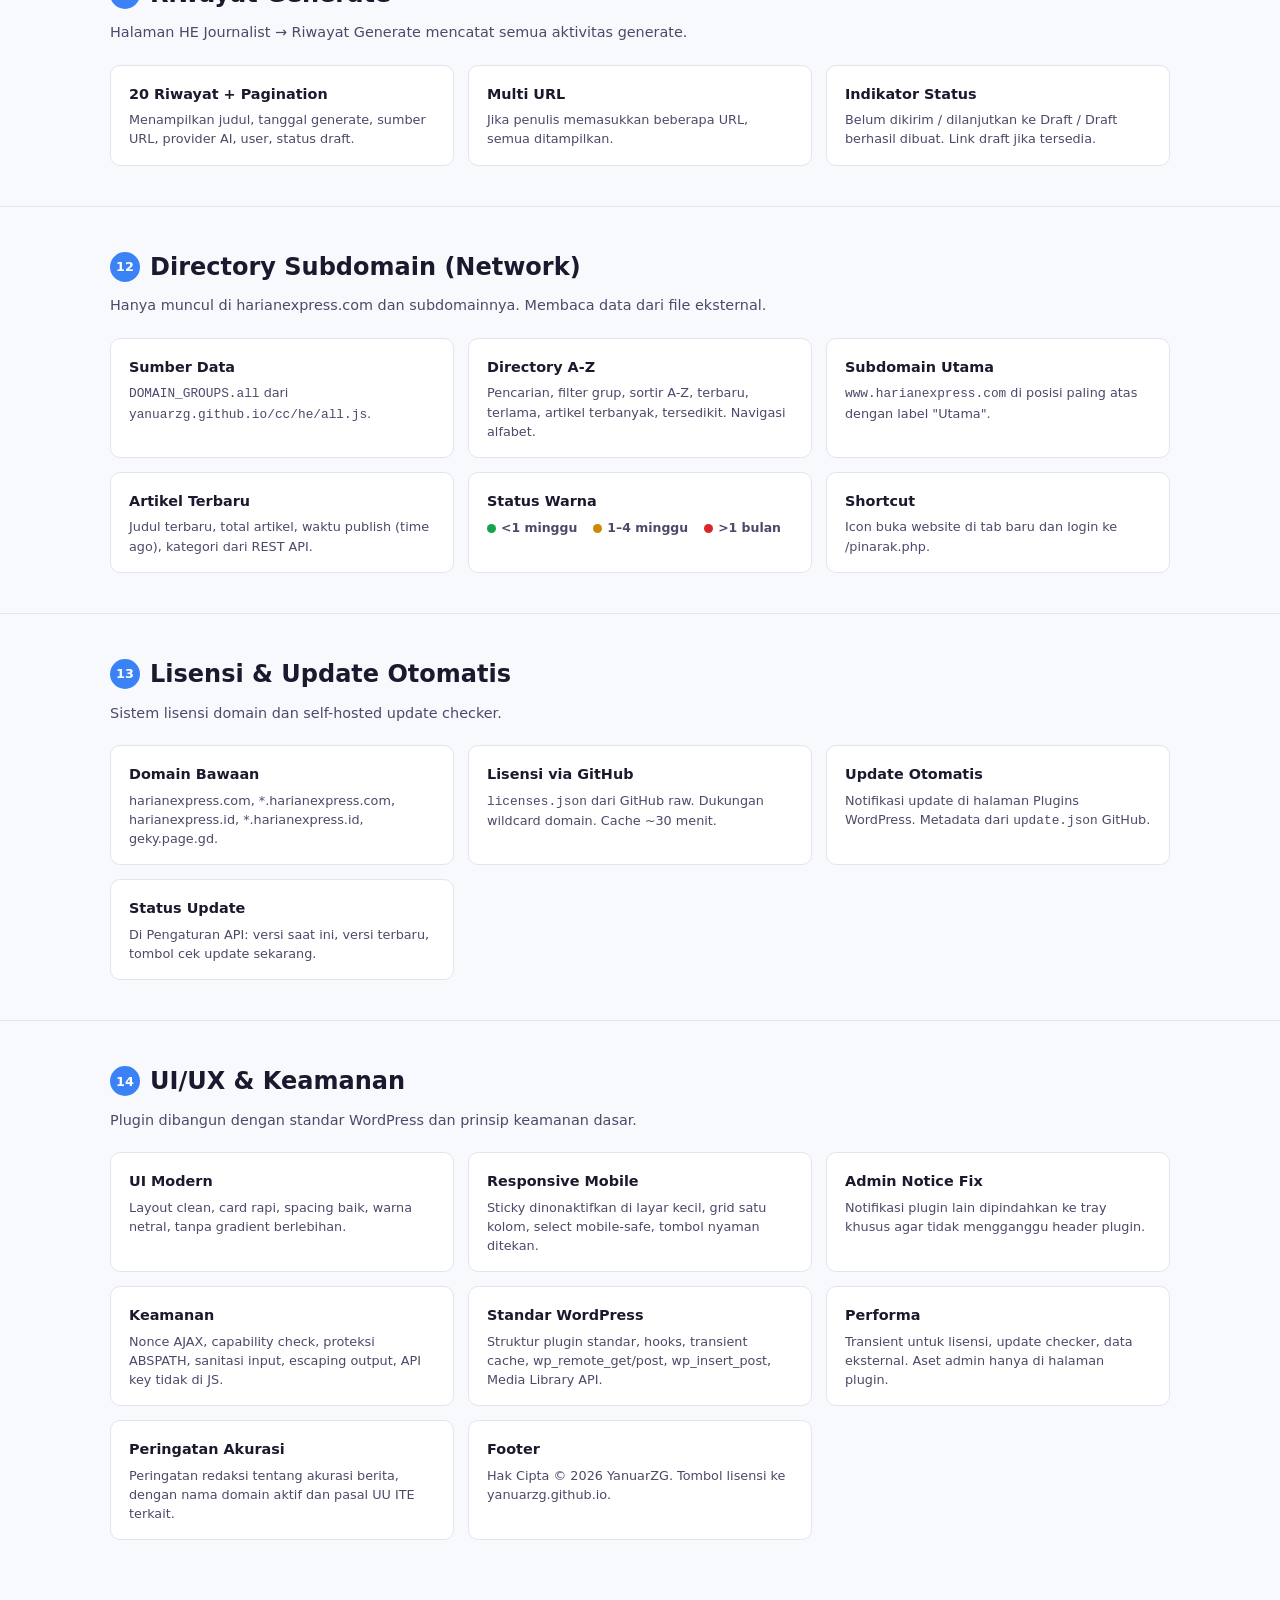
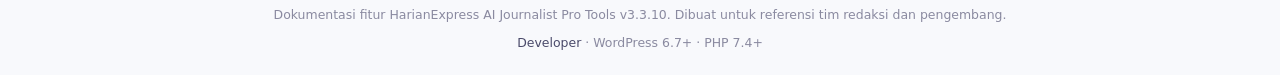
==== commit 4eb96b7c: "Update index.html" ====
--- a/he/pl/index.html
+++ b/he/pl/index.html
@@ -3,17 +3,16 @@
 <head>
     <meta charset="UTF-8">
     <meta name="viewport" content="width=device-width, initial-scale=1.0">
-    <title>HarianExpress AI Journalist Pro Tools v3.3.10 — Plugin WordPress AI untuk Redaksi Modern</title>
-    <meta name="description" content="Plugin WordPress AI untuk artikel berita, rewrite, audit fakta, SEO, gambar, sosmed, dan manajemen subdomain. Dukung Gemini, Grok/xAI, Z.AI, Groq.">
+    <title>Fitur HarianExpress AI Journalist Pro Tools v3.3.10</title>
+    <meta name="description" content="Dokumentasi fitur lengkap plugin WordPress AI untuk redaksi: generator artikel, audit fakta, multi AI, manajemen gambar, direktori subdomain, dan workflow draft.">
     <style>
         :root {
-            --radius: 12px;
-            --radius-sm: 8px;
-            --radius-lg: 18px;
+            --radius: 10px;
+            --radius-sm: 6px;
             --transition: 0.2s ease;
             --font: 'Segoe UI', 'Inter', system-ui, -apple-system, sans-serif;
             --mono: 'JetBrains Mono', 'Fira Code', 'Consolas', monospace;
-            --max-w: 1200px;
+            --max-w: 1100px;
         }
 
         .light {
@@ -29,14 +28,12 @@
             --accent2: #2563eb;
             --accent-glow: rgba(59, 130, 246, 0.15);
             --green: #16a34a;
-            --green-bg: rgba(22, 163, 74, 0.1);
             --yellow: #ca8a04;
-            --yellow-bg: rgba(202, 138, 4, 0.1);
             --red: #dc2626;
-            --red-bg: rgba(220, 38, 38, 0.1);
             --code-bg: #f4f5f9;
             --code-border: #d0d3e0;
             --code-text: #333;
+            --toc-bg: #f0f4ff;
         }
 
         .dark {
@@ -52,14 +49,12 @@
             --accent2: #2563eb;
             --accent-glow: rgba(59, 130, 246, 0.25);
             --green: #22c55e;
-            --green-bg: rgba(34, 197, 94, 0.1);
             --yellow: #eab308;
-            --yellow-bg: rgba(234, 179, 8, 0.1);
             --red: #ef4444;
-            --red-bg: rgba(239, 68, 68, 0.1);
             --code-bg: #0d0d16;
             --code-border: #252536;
             --code-text: #c0c0d0;
+            --toc-bg: #131325;
         }
 
         * { margin: 0; padding: 0; box-sizing: border-box; }
@@ -68,379 +63,414 @@
             font-family: var(--font);
             background: var(--bg);
             color: var(--text);
-            line-height: 1.65;
+            line-height: 1.7;
             -webkit-font-smoothing: antialiased;
-            overflow-x: hidden;
             transition: background 0.3s, color 0.3s;
         }
 
-        ::-webkit-scrollbar { width: 6px; }
+        ::-webkit-scrollbar { width: 5px; }
         ::-webkit-scrollbar-track { background: var(--bg); }
         ::-webkit-scrollbar-thumb { background: var(--border); border-radius: 3px; }
 
-        .container { max-width: var(--max-w); margin: 0 auto; padding: 0 24px; }
-
+        .container { max-width: var(--max-w); margin: 0 auto; padding: 0 20px; }
+
+        /* Icons */
         .icon {
             width: 1em; height: 1em; display: inline-block; vertical-align: -0.125em;
-            fill: none; stroke: currentColor; stroke-width: 2; stroke-linecap: round; stroke-linejoin: round; flex-shrink: 0;
-        }
-        .card-icon .icon { width: 1.4em; height: 1.4em; stroke-width: 2.2; }
-
-        .icon-dot {
-            width: 10px; height: 10px; border-radius: 50%; background: var(--accent);
-            box-shadow: 0 0 12px var(--accent-glow); animation: pulse-dot 2s infinite; display: inline-block; flex-shrink: 0;
-        }
-        @keyframes pulse-dot {
-            0%,100% { box-shadow: 0 0 8px var(--accent-glow); }
-            50% { box-shadow: 0 0 20px rgba(59,130,246,0.55); }
-        }
-
+            fill: none; stroke: currentColor; stroke-width: 2; stroke-linecap: round;
+            stroke-linejoin: round; flex-shrink: 0;
+        }
+        .icon-lg { width: 1.4em; height: 1.4em; }
+
+        /* Navbar */
         .navbar {
             position: sticky; top: 0; z-index: 100;
-            background: var(--bg2); backdrop-filter: blur(16px); -webkit-backdrop-filter: blur(16px);
-            border-bottom: 1px solid var(--border); padding: 14px 0; transition: var(--transition);
+            background: var(--bg2); backdrop-filter: blur(12px); -webkit-backdrop-filter: blur(12px);
+            border-bottom: 1px solid var(--border); padding: 12px 0;
         }
         .navbar .container { display: flex; align-items: center; justify-content: space-between; gap: 16px; flex-wrap: wrap; }
-        .nav-logo { font-weight: 700; font-size: 1.15rem; color: var(--text); text-decoration: none; display: flex; align-items: center; gap: 9px; white-space: nowrap; }
-        .nav-links { display: flex; gap: 20px; list-style: none; align-items: center; flex-wrap: wrap; }
-        .nav-links a { color: var(--text2); text-decoration: none; font-size: 0.9rem; transition: var(--transition); font-weight: 500; }
+        .nav-logo {
+            font-weight: 700; font-size: 1.1rem; color: var(--text); text-decoration: none;
+            display: flex; align-items: center; gap: 8px;
+        }
+        .nav-logo .dot {
+            width: 9px; height: 9px; border-radius: 50%; background: var(--accent);
+            box-shadow: 0 0 10px var(--accent-glow); animation: pulse 2s infinite;
+        }
+        @keyframes pulse { 0%,100% { box-shadow: 0 0 6px var(--accent-glow); } 50% { box-shadow: 0 0 18px rgba(59,130,246,0.5); } }
+        .nav-links { display: flex; gap: 16px; list-style: none; align-items: center; flex-wrap: wrap; }
+        .nav-links a { color: var(--text2); text-decoration: none; font-size: 0.85rem; font-weight: 500; transition: var(--transition); }
         .nav-links a:hover { color: var(--accent); }
-        .nav-cta {
-            background: var(--accent); color: #fff !important; padding: 9px 18px; border-radius: 20px;
-            font-weight: 600; font-size: 0.85rem; transition: var(--transition); white-space: nowrap;
-            display: inline-flex; align-items: center; gap: 6px; border: none; cursor: pointer;
-        }
-        .nav-cta:hover { background: var(--accent2); box-shadow: 0 0 20px var(--accent-glow); }
-
         .theme-toggle {
             background: none; border: 1px solid var(--border); color: var(--text2); border-radius: 50%;
-            width: 36px; height: 36px; display: none; align-items: center; justify-content: center; cursor: pointer;
-            transition: var(--transition); flex-shrink: 0; margin-left: 8px;
+            width: 34px; height: 34px; display: flex; align-items: center; justify-content: center;
+            cursor: pointer; transition: var(--transition); flex-shrink: 0;
         }
         .theme-toggle:hover { background: var(--bg3); color: var(--accent); }
 
-        .hero { padding: 70px 0 50px; text-align: center; position: relative; }
-        .hero::before {
-            content: ''; position: absolute; top: -120px; left: 50%; transform: translateX(-50%);
-            width: 600px; height: 600px; background: radial-gradient(circle, rgba(59,130,246,0.07) 0%, transparent 70%); pointer-events: none; border-radius: 50%;
-        }
-        .hero .badge {
-            display: inline-flex; align-items: center; gap: 6px; background: var(--bg3); border: 1px solid var(--border);
-            padding: 6px 16px; border-radius: 20px; font-size: 0.8rem; color: var(--accent); font-weight: 600; letter-spacing: 0.4px; margin-bottom: 20px;
-        }
-        .hero h1 { font-size: clamp(1.8rem,4vw,2.8rem); font-weight: 800; line-height: 1.25; color: var(--text); margin-bottom: 16px; letter-spacing: -0.3px; }
-        .hero h1 span { background: linear-gradient(135deg, #3b82f6, #8b5cf6); -webkit-background-clip: text; -webkit-text-fill-color: transparent; background-clip: text; }
-        .hero p { color: var(--text2); font-size: 1.05rem; max-width: 650px; margin: 0 auto 28px; line-height: 1.6; }
-        .hero-buttons { display: flex; gap: 14px; justify-content: center; flex-wrap: wrap; }
-        .btn {
-            display: inline-flex; align-items: center; gap: 7px; padding: 13px 26px; border-radius: 25px;
-            font-weight: 600; font-size: 0.95rem; text-decoration: none; cursor: pointer; border: none; transition: var(--transition); font-family: var(--font);
-        }
-        .btn-primary { background: var(--accent); color: #fff; box-shadow: 0 4px 18px var(--accent-glow); }
-        .btn-primary:hover { background: var(--accent2); box-shadow: 0 6px 28px rgba(59,130,246,0.4); transform: translateY(-1px); }
-        .btn-outline { background: transparent; color: var(--text); border: 1.5px solid var(--border); }
-        .btn-outline:hover { border-color: var(--accent); background: var(--bg3); }
-
-        .section { padding: 60px 0; }
-        .section-label { text-transform: uppercase; letter-spacing: 1.5px; font-size: 0.72rem; color: var(--accent); font-weight: 700; margin-bottom: 8px; }
-        .section-title { font-size: clamp(1.4rem,3vw,2rem); font-weight: 700; color: var(--text); margin-bottom: 12px; letter-spacing: -0.2px; }
-        .section-subtitle { color: var(--text2); font-size: 0.95rem; max-width: 600px; margin-bottom: 32px; }
-
-        .cards-grid { display: grid; grid-template-columns: repeat(auto-fill, minmax(280px,1fr)); gap: 18px; }
-        .card {
+        /* Header */
+        .page-header {
+            padding: 50px 0 30px; text-align: center; border-bottom: 1px solid var(--border); margin-bottom: 40px;
+        }
+        .page-header .version {
+            display: inline-block; background: var(--bg3); border: 1px solid var(--border);
+            padding: 4px 14px; border-radius: 16px; font-size: 0.78rem; color: var(--accent); font-weight: 600;
+            letter-spacing: 0.5px; margin-bottom: 14px;
+        }
+        .page-header h1 { font-size: clamp(1.6rem, 3.5vw, 2.4rem); font-weight: 800; color: var(--text); margin-bottom: 8px; }
+        .page-header .subtitle { color: var(--text2); font-size: 1rem; max-width: 650px; margin: 0 auto; }
+
+        /* Table of Contents */
+        .toc {
+            background: var(--toc-bg); border: 1px solid var(--border); border-radius: var(--radius);
+            padding: 20px 24px; margin-bottom: 40px;
+        }
+        .toc h3 { font-size: 0.9rem; text-transform: uppercase; letter-spacing: 1.2px; color: var(--text3); margin-bottom: 12px; }
+        .toc ul { list-style: none; display: flex; flex-wrap: wrap; gap: 8px 20px; }
+        .toc ul li a { color: var(--accent); text-decoration: none; font-size: 0.85rem; font-weight: 500; }
+        .toc ul li a:hover { text-decoration: underline; }
+
+        /* Section */
+        .section { padding: 40px 0; border-bottom: 1px solid var(--border); }
+        .section:last-of-type { border-bottom: none; }
+        .section-title {
+            font-size: 1.5rem; font-weight: 700; color: var(--text); margin-bottom: 6px;
+            display: flex; align-items: center; gap: 10px;
+        }
+        .section-title .num {
+            background: var(--accent); color: #fff; width: 30px; height: 30px; border-radius: 50%;
+            display: inline-flex; align-items: center; justify-content: center; font-size: 0.8rem; font-weight: 700; flex-shrink: 0;
+        }
+        .section-desc { color: var(--text2); font-size: 0.9rem; margin-bottom: 20px; max-width: 700px; }
+
+        /* Feature list */
+        .feature-list { display: grid; grid-template-columns: repeat(auto-fill, minmax(300px, 1fr)); gap: 14px; }
+        .feature-item {
             background: var(--bg-card); border: 1px solid var(--border); border-radius: var(--radius);
-            padding: 22px 20px; transition: var(--transition); position: relative;
-        }
-        .card:hover { border-color: #3b3b55; box-shadow: 0 8px 30px rgba(0,0,0,0.1); transform: translateY(-2px); }
-        .card-icon {
-            width: 40px; height: 40px; border-radius: 10px; background: var(--bg3); display: flex;
-            align-items: center; justify-content: center; margin-bottom: 12px; flex-shrink: 0; color: var(--accent);
-        }
-        .card h4 { color: var(--text); font-size: 0.95rem; font-weight: 700; margin-bottom: 5px; }
-        .card p { color: var(--text2); font-size: 0.83rem; line-height: 1.5; }
-        .card .tag { display: inline-block; background: var(--bg3); color: var(--text3); font-size: 0.7rem; padding: 3px 9px; border-radius: 10px; margin-top: 8px; font-weight: 500; }
-
-        .flow-steps { display: flex; flex-wrap: wrap; gap: 16px; justify-content: center; margin-top: 20px; }
-        .flow-step {
-            background: var(--bg-card); border: 1px solid var(--border); border-radius: var(--radius);
-            padding: 18px 20px; text-align: center; min-width: 100px; flex: 1 1 120px; max-width: 160px; transition: var(--transition);
-        }
-        .flow-step .step-num {
-            width: 32px; height: 32px; border-radius: 50%; background: var(--accent); color: #fff;
-            display: inline-flex; align-items: center; justify-content: center; font-weight: 700; font-size: 0.85rem; margin-bottom: 8px;
-        }
-        .flow-step p { font-size: 0.78rem; color: var(--text2); line-height: 1.3; }
-        .flow-arrow { display: flex; align-items: center; font-size: 1.4rem; color: var(--text3); flex-shrink: 0; }
-
+            padding: 16px 18px; transition: var(--transition);
+        }
+        .feature-item:hover { border-color: var(--accent); box-shadow: 0 4px 16px rgba(0,0,0,0.05); }
+        .feature-item h4 { font-size: 0.9rem; font-weight: 700; color: var(--text); margin-bottom: 4px; }
+        .feature-item p { font-size: 0.8rem; color: var(--text2); line-height: 1.5; }
+
+        /* Code */
         .code-block {
             background: var(--code-bg); border: 1px solid var(--code-border); border-radius: var(--radius-sm);
-            padding: 16px 18px; font-family: var(--mono); font-size: 0.8rem; color: var(--code-text);
-            overflow-x: auto; white-space: pre-wrap; line-height: 1.6; margin: 10px 0;
-        }
-
-        .status-demo { display: flex; gap: 20px; flex-wrap: wrap; margin-top: 12px; }
-        .status-demo span { display: inline-flex; align-items: center; gap: 6px; font-size: 0.82rem; font-weight: 600; }
-        .dot-green { width: 10px; height: 10px; border-radius: 50%; background: var(--green); display: inline-block; }
-        .dot-yellow { width: 10px; height: 10px; border-radius: 50%; background: var(--yellow); display: inline-block; }
-        .dot-red { width: 10px; height: 10px; border-radius: 50%; background: var(--red); display: inline-block; }
-
-        .pricing-grid { display: grid; grid-template-columns: repeat(auto-fill, minmax(280px,1fr)); gap: 20px; margin-top: 20px; }
-        .pricing-card {
-            background: var(--bg-card); border: 1px solid var(--border); border-radius: var(--radius-lg);
-            padding: 28px 24px; text-align: center; transition: var(--transition); position: relative;
-        }
-        .pricing-card.featured { border-color: var(--accent); box-shadow: 0 0 30px var(--accent-glow); background: var(--bg3); }
-        .pricing-card .popular-badge {
-            position: absolute; top: -12px; left: 50%; transform: translateX(-50%);
-            background: var(--accent); color: #fff; padding: 4px 16px; border-radius: 14px;
-            font-size: 0.72rem; font-weight: 700; letter-spacing: 0.5px; white-space: nowrap;
-            display: inline-flex; align-items: center; gap: 5px;
-        }
-        .pricing-card h3 { font-size: 1.2rem; color: var(--text); margin-bottom: 6px; display: flex; align-items: center; justify-content: center; gap: 6px; }
-        .pricing-card .price { font-size: 2.2rem; font-weight: 800; color: var(--text); margin: 10px 0 4px; }
-        .pricing-card .price small { font-size: 0.85rem; font-weight: 400; color: var(--text2); }
-        .pricing-card ul { list-style: none; text-align: left; margin: 18px 0; font-size: 0.83rem; color: var(--text2); line-height: 1.8; }
-        .pricing-card ul li::before { content: '✓ '; color: var(--green); font-weight: 700; }
-        .pricing-card .btn { width: 100%; justify-content: center; }
-
-        .footer { border-top: 1px solid var(--border); padding: 30px 0; text-align: center; color: var(--text3); font-size: 0.8rem; }
+            padding: 14px 16px; font-family: var(--mono); font-size: 0.78rem; color: var(--code-text);
+            overflow-x: auto; white-space: pre-wrap; line-height: 1.6; margin: 8px 0;
+        }
+
+        /* Status dots */
+        .status-demo { display: flex; gap: 16px; flex-wrap: wrap; margin-top: 6px; }
+        .status-demo span { display: inline-flex; align-items: center; gap: 5px; font-size: 0.78rem; font-weight: 600; }
+        .dot-green { width: 9px; height: 9px; border-radius: 50%; background: var(--green); display: inline-block; }
+        .dot-yellow { width: 9px; height: 9px; border-radius: 50%; background: var(--yellow); display: inline-block; }
+        .dot-red { width: 9px; height: 9px; border-radius: 50%; background: var(--red); display: inline-block; }
+
+        /* Footer */
+        .footer { padding: 24px 0; text-align: center; color: var(--text3); font-size: 0.78rem; }
         .footer a { color: var(--text2); text-decoration: none; }
         .footer a:hover { color: var(--accent); }
 
-        @media (max-width: 768px) {
-            .hero { padding: 40px 0 30px; }
-            .flow-arrow { display: none; }
-            .flow-steps { gap: 10px; }
-            .flow-step { min-width: 70px; flex: 1 1 80px; max-width: 120px; padding: 12px 10px; }
-            .cards-grid { grid-template-columns: 1fr; }
-            .pricing-grid { grid-template-columns: 1fr; }
-        }
-        @media (max-width: 480px) {
-            .hero h1 { font-size: 1.5rem; }
-            .btn { padding: 11px 20px; font-size: 0.85rem; }
-            .navbar .container { flex-direction: column; gap: 8px; }
-        }
-
-        @keyframes fadeInUp { from { opacity: 0; transform: translateY(24px); } to { opacity: 1; transform: translateY(0); } }
-        .animate-in { animation: fadeInUp 0.6s ease forwards; }
-        .delay-1 { animation-delay: 0.1s; }
-        .delay-2 { animation-delay: 0.2s; }
-        .delay-3 { animation-delay: 0.3s; }
+        @media (max-width: 640px) {
+            .feature-list { grid-template-columns: 1fr; }
+            .navbar .container { flex-direction: column; gap: 6px; }
+            .nav-links { gap: 10px; font-size: 0.75rem; }
+        }
     </style>
 </head>
 <body class="light">
 
-    <!-- SVG SPRITE -->
-    <svg style="display: none;" xmlns="http://www.w3.org/2000/svg">
-        <symbol id="icon-pencil" viewBox="0 0 24 24"><path d="M17 3a2.828 2.828 0 1 1 4 4L7.5 20.5 2 22l1.5-5.5L17 3z"/></symbol>
-        <symbol id="icon-cpu" viewBox="0 0 24 24"><rect x="4" y="4" width="16" height="16" rx="2"/><rect x="9" y="9" width="6" height="6"/><line x1="9" y1="1" x2="9" y2="4"/><line x1="15" y1="1" x2="15" y2="4"/><line x1="9" y1="20" x2="9" y2="23"/><line x1="15" y1="20" x2="15" y2="23"/><line x1="20" y1="9" x2="23" y2="9"/><line x1="20" y1="14" x2="23" y2="14"/><line x1="1" y1="9" x2="4" y2="9"/><line x1="1" y1="14" x2="4" y2="14"/></symbol>
-        <symbol id="icon-lock" viewBox="0 0 24 24"><rect x="3" y="11" width="18" height="11" rx="2"/><path d="M7 11V7a5 5 0 0 1 10 0v4"/></symbol>
-        <symbol id="icon-shield" viewBox="0 0 24 24"><path d="M12 22s8-4 8-10V5l-8-3-8 3v7c0 6 8 10 8 10z"/><path d="M9 12l2 2 4-4"/></symbol>
-        <symbol id="icon-clipboard" viewBox="0 0 24 24"><rect x="8" y="2" width="8" height="4" rx="1"/><path d="M16 4h2a2 2 0 0 1 2 2v14a2 2 0 0 1-2 2H6a2 2 0 0 1-2-2V6a2 2 0 0 1 2-2h2"/></symbol>
-        <symbol id="icon-send" viewBox="0 0 24 24"><line x1="22" y1="2" x2="11" y2="13"/><polygon points="22 2 15 22 11 13 2 9 22 2"/></symbol>
-        <symbol id="icon-image" viewBox="0 0 24 24"><rect x="3" y="3" width="18" height="18" rx="2"/><circle cx="8.5" cy="8.5" r="1.5" fill="currentColor" stroke="none"/><polyline points="21 15 16 10 5 21"/></symbol>
-        <symbol id="icon-bird" viewBox="0 0 24 24"><path d="M23 1s-4 1-8 3C12 2 9 4 5 6 2 8 1 12 1 12s2 1 5 2c-1 3-2 5-1 7 3-2 6-4 10-6 3-1 6-2 8-3l-3-5 3-6z"/></symbol>
-        <symbol id="icon-clapperboard" viewBox="0 0 24 24"><path d="M4 11v8a2 2 0 0 0 2 2h12a2 2 0 0 0 2-2v-8"/><path d="M4 6l16-3v8H4z"/><line x1="8" y1="3" x2="8" y2="6"/><line x1="12" y1="3" x2="12" y2="6"/><line x1="16" y1="3" x2="16" y2="6"/></symbol>
-        <symbol id="icon-refresh" viewBox="0 0 24 24"><polyline points="23 4 23 10 17 10"/><polyline points="1 20 1 14 7 14"/><path d="M3.51 9a9 9 0 0 1 14.85-3.36L23 10M1 14l4.64 4.36A9 9 0 0 0 20.49 15"/></symbol>
-        <symbol id="icon-folder" viewBox="0 0 24 24"><path d="M22 19a2 2 0 0 1-2 2H4a2 2 0 0 1-2-2V5a2 2 0 0 1 2-2h5l2 3h9a2 2 0 0 1 2 2z"/></symbol>
-        <symbol id="icon-link" viewBox="0 0 24 24"><path d="M10 13a5 5 0 0 0 7.54.54l3-3a5 5 0 0 0-7.07-7.07l-1.72 1.71"/><path d="M14 11a5 5 0 0 0-7.54-.54l-3 3a5 5 0 0 0 7.07 7.07l1.71-1.71"/></symbol>
-        <symbol id="icon-newspaper" viewBox="0 0 24 24"><path d="M4 11v8a2 2 0 0 0 2 2h12a2 2 0 0 0 2-2v-8"/><rect x="4" y="3" width="16" height="8" rx="1"/><line x1="8" y1="5" x2="12" y2="5"/><line x1="8" y1="8" x2="12" y2="8"/><line x1="8" y1="15" x2="16" y2="15"/><line x1="8" y1="18" x2="16" y2="18"/></symbol>
-        <symbol id="icon-check" viewBox="0 0 24 24"><polyline points="20 6 9 17 4 12"/></symbol>
-        <symbol id="icon-save" viewBox="0 0 24 24"><path d="M19 21H5a2 2 0 0 1-2-2V5a2 2 0 0 1 2-2h11l5 5v11a2 2 0 0 1-2 2z"/><polyline points="17 21 17 13 7 13 7 21"/><polyline points="7 3 7 8 15 8"/></symbol>
-        <symbol id="icon-smartphone" viewBox="0 0 24 24"><rect x="5" y="2" width="14" height="20" rx="2"/><line x1="12" y1="18" x2="12.01" y2="18"/></symbol>
-        <symbol id="icon-circle" viewBox="0 0 24 24"><circle cx="12" cy="12" r="10" fill="currentColor" stroke="none"/></symbol>
-        <symbol id="icon-star" viewBox="0 0 24 24"><polygon points="12 2 15.09 8.26 22 9.27 17 14.14 18.18 21.02 12 17.77 5.82 21.02 7 14.14 2 9.27 8.91 8.26 12 2"/></symbol>
-        <symbol id="icon-sun" viewBox="0 0 24 24"><circle cx="12" cy="12" r="5"/><line x1="12" y1="1" x2="12" y2="3"/><line x1="12" y1="21" x2="12" y2="23"/><line x1="4.22" y1="4.22" x2="5.64" y2="5.64"/><line x1="18.36" y1="18.36" x2="19.78" y2="19.78"/><line x1="1" y1="12" x2="3" y2="12"/><line x1="21" y1="12" x2="23" y2="12"/><line x1="4.22" y1="19.78" x2="5.64" y2="18.36"/><line x1="18.36" y1="5.64" x2="19.78" y2="4.22"/></symbol>
-        <symbol id="icon-moon" viewBox="0 0 24 24"><path d="M21 12.79A9 9 0 1 1 11.21 3 7 7 0 0 0 21 12.79z"/></symbol>
-        <symbol id="icon-search" viewBox="0 0 24 24"><circle cx="11" cy="11" r="8"/><line x1="21" y1="21" x2="16.65" y2="16.65"/></symbol>
-        <symbol id="icon-zap" viewBox="0 0 24 24"><polygon points="13 2 3 14 12 14 11 22 21 10 12 10 13 2"/></symbol>
-        <symbol id="icon-bar-chart" viewBox="0 0 24 24"><line x1="12" y1="20" x2="12" y2="10"/><line x1="18" y1="20" x2="18" y2="4"/><line x1="6" y1="20" x2="6" y2="16"/></symbol>
-        <symbol id="icon-alert" viewBox="0 0 24 24"><path d="M10.29 3.86L1.82 18a2 2 0 0 0 1.71 3h16.94a2 2 0 0 0 1.71-3L13.71 3.86a2 2 0 0 0-3.42 0z"/><line x1="12" y1="9" x2="12" y2="13"/><line x1="12" y1="17" x2="12.01" y2="17"/></symbol>
-        <symbol id="icon-download" viewBox="0 0 24 24"><path d="M21 15v4a2 2 0 0 1-2 2H5a2 2 0 0 1-2-2v-4"/><polyline points="7 10 12 15 17 10"/><line x1="12" y1="15" x2="12" y2="3"/></symbol>
-        <symbol id="icon-history" viewBox="0 0 24 24"><circle cx="12" cy="12" r="10"/><polyline points="12 6 12 12 16 14"/></symbol>
-        <symbol id="icon-test-tube" viewBox="0 0 24 24"><path d="M14.5 2H9.5L3 22h18L14.5 2z"/><path d="M9 2h6v4H9z"/></symbol>
-        <symbol id="icon-camera" viewBox="0 0 24 24"><path d="M23 19a2 2 0 0 1-2 2H3a2 2 0 0 1-2-2V8a2 2 0 0 1 2-2h4l2-3h6l2 3h4a2 2 0 0 1 2 2z"/><circle cx="12" cy="13" r="4"/></symbol>
+    <!-- ========== SVG SPRITE ========== -->
+    <svg style="display:none;" xmlns="http://www.w3.org/2000/svg">
+        <symbol id="ic-cpu" viewBox="0 0 24 24"><rect x="4" y="4" width="16" height="16" rx="2"/><rect x="9" y="9" width="6" height="6"/><line x1="9" y1="1" x2="9" y2="4"/><line x1="15" y1="1" x2="15" y2="4"/><line x1="9" y1="20" x2="9" y2="23"/><line x1="15" y1="20" x2="15" y2="23"/><line x1="20" y1="9" x2="23" y2="9"/><line x1="20" y1="14" x2="23" y2="14"/><line x1="1" y1="9" x2="4" y2="9"/><line x1="1" y1="14" x2="4" y2="14"/></symbol>
+        <symbol id="ic-pen" viewBox="0 0 24 24"><path d="M17 3a2.828 2.828 0 1 1 4 4L7.5 20.5 2 22l1.5-5.5L17 3z"/></symbol>
+        <symbol id="ic-lock" viewBox="0 0 24 24"><rect x="3" y="11" width="18" height="11" rx="2"/><path d="M7 11V7a5 5 0 0 1 10 0v4"/></symbol>
+        <symbol id="ic-shield" viewBox="0 0 24 24"><path d="M12 22s8-4 8-10V5l-8-3-8 3v7c0 6 8 10 8 10z"/><path d="M9 12l2 2 4-4"/></symbol>
+        <symbol id="ic-clip" viewBox="0 0 24 24"><rect x="8" y="2" width="8" height="4" rx="1"/><path d="M16 4h2a2 2 0 0 1 2 2v14a2 2 0 0 1-2 2H6a2 2 0 0 1-2-2V6a2 2 0 0 1 2-2h2"/></symbol>
+        <symbol id="ic-send" viewBox="0 0 24 24"><line x1="22" y1="2" x2="11" y2="13"/><polygon points="22 2 15 22 11 13 2 9 22 2"/></symbol>
+        <symbol id="ic-img" viewBox="0 0 24 24"><rect x="3" y="3" width="18" height="18" rx="2"/><circle cx="8.5" cy="8.5" r="1.5" fill="currentColor" stroke="none"/><polyline points="21 15 16 10 5 21"/></symbol>
+        <symbol id="ic-bird" viewBox="0 0 24 24"><path d="M23 1s-4 1-8 3C12 2 9 4 5 6 2 8 1 12 1 12s2 1 5 2c-1 3-2 5-1 7 3-2 6-4 10-6 3-1 6-2 8-3l-3-5 3-6z"/></symbol>
+        <symbol id="ic-film" viewBox="0 0 24 24"><path d="M4 11v8a2 2 0 0 0 2 2h12a2 2 0 0 0 2-2v-8"/><path d="M4 6l16-3v8H4z"/><line x1="8" y1="3" x2="8" y2="6"/><line x1="12" y1="3" x2="12" y2="6"/><line x1="16" y1="3" x2="16" y2="6"/></symbol>
+        <symbol id="ic-refresh" viewBox="0 0 24 24"><polyline points="23 4 23 10 17 10"/><polyline points="1 20 1 14 7 14"/><path d="M3.51 9a9 9 0 0 1 14.85-3.36L23 10M1 14l4.64 4.36A9 9 0 0 0 20.49 15"/></symbol>
+        <symbol id="ic-folder" viewBox="0 0 24 24"><path d="M22 19a2 2 0 0 1-2 2H4a2 2 0 0 1-2-2V5a2 2 0 0 1 2-2h5l2 3h9a2 2 0 0 1 2 2z"/></symbol>
+        <symbol id="ic-link" viewBox="0 0 24 24"><path d="M10 13a5 5 0 0 0 7.54.54l3-3a5 5 0 0 0-7.07-7.07l-1.72 1.71"/><path d="M14 11a5 5 0 0 0-7.54-.54l-3 3a5 5 0 0 0 7.07 7.07l1.71-1.71"/></symbol>
+        <symbol id="ic-news" viewBox="0 0 24 24"><path d="M4 11v8a2 2 0 0 0 2 2h12a2 2 0 0 0 2-2v-8"/><rect x="4" y="3" width="16" height="8" rx="1"/><line x1="8" y1="5" x2="12" y2="5"/><line x1="8" y1="8" x2="12" y2="8"/><line x1="8" y1="15" x2="16" y2="15"/><line x1="8" y1="18" x2="16" y2="18"/></symbol>
+        <symbol id="ic-check" viewBox="0 0 24 24"><polyline points="20 6 9 17 4 12"/></symbol>
+        <symbol id="ic-save" viewBox="0 0 24 24"><path d="M19 21H5a2 2 0 0 1-2-2V5a2 2 0 0 1 2-2h11l5 5v11a2 2 0 0 1-2 2z"/><polyline points="17 21 17 13 7 13 7 21"/><polyline points="7 3 7 8 15 8"/></symbol>
+        <symbol id="ic-search" viewBox="0 0 24 24"><circle cx="11" cy="11" r="8"/><line x1="21" y1="21" x2="16.65" y2="16.65"/></symbol>
+        <symbol id="ic-chart" viewBox="0 0 24 24"><line x1="12" y1="20" x2="12" y2="10"/><line x1="18" y1="20" x2="18" y2="4"/><line x1="6" y1="20" x2="6" y2="16"/></symbol>
+        <symbol id="ic-camera" viewBox="0 0 24 24"><path d="M23 19a2 2 0 0 1-2 2H3a2 2 0 0 1-2-2V8a2 2 0 0 1 2-2h4l2-3h6l2 3h4a2 2 0 0 1 2 2z"/><circle cx="12" cy="13" r="4"/></symbol>
+        <symbol id="ic-history" viewBox="0 0 24 24"><circle cx="12" cy="12" r="10"/><polyline points="12 6 12 12 16 14"/></symbol>
+        <symbol id="ic-smartphone" viewBox="0 0 24 24"><rect x="5" y="2" width="14" height="20" rx="2"/><line x1="12" y1="18" x2="12.01" y2="18"/></symbol>
+        <symbol id="ic-download" viewBox="0 0 24 24"><path d="M21 15v4a2 2 0 0 1-2 2H5a2 2 0 0 1-2-2v-4"/><polyline points="7 10 12 15 17 10"/><line x1="12" y1="15" x2="12" y2="3"/></symbol>
+        <symbol id="ic-sun" viewBox="0 0 24 24"><circle cx="12" cy="12" r="5"/><line x1="12" y1="1" x2="12" y2="3"/><line x1="12" y1="21" x2="12" y2="23"/><line x1="4.22" y1="4.22" x2="5.64" y2="5.64"/><line x1="18.36" y1="18.36" x2="19.78" y2="19.78"/><line x1="1" y1="12" x2="3" y2="12"/><line x1="21" y1="12" x2="23" y2="12"/><line x1="4.22" y1="19.78" x2="5.64" y2="18.36"/><line x1="18.36" y1="5.64" x2="19.78" y2="4.22"/></symbol>
+        <symbol id="ic-moon" viewBox="0 0 24 24"><path d="M21 12.79A9 9 0 1 1 11.21 3 7 7 0 0 0 21 12.79z"/></symbol>
     </svg>
 
+    <!-- ========== NAVBAR ========== -->
     <nav class="navbar">
         <div class="container">
-            <a href="#" class="nav-logo"><span class="icon-dot"></span> HarianExpress AI Journalist Pro</a>
+            <a href="#" class="nav-logo"><span class="dot"></span> HarianExpress AI Journalist Pro</a>
             <ul class="nav-links">
-                <li><a href="#fitur">Fitur</a></li>
+                <li><a href="#generator">Generator</a></li>
+                <li><a href="#multi-ai">Multi AI</a></li>
+                <li><a href="#akurasi">Akurasi</a></li>
                 <li><a href="#audit">Audit</a></li>
+                <li><a href="#seo">SEO</a></li>
+                <li><a href="#gambar">Gambar</a></li>
                 <li><a href="#network">Network</a></li>
-                <li><a href="#harga">Harga</a></li>
-                <li><a href="#harga" class="nav-cta"><svg class="icon"><use href="#icon-lock"/></svg> Beli Sekarang</a></li>
-                <li><button id="themeToggle" class="theme-toggle" aria-label="Ubah tema"><svg id="themeIcon" class="icon"><use href="#icon-moon"/></svg></button></li>
+                <li><button id="themeToggle" class="theme-toggle" aria-label="Ubah tema"><svg id="themeIcon" class="icon"><use href="#ic-moon"/></svg></button></li>
             </ul>
         </div>
     </nav>
 
-    <section class="hero">
-        <div class="container">
-            <span class="badge">
-                <svg class="icon"><use href="#icon-cpu"/></svg> Gemini · Grok/xAI · Z.AI · Groq <span style="margin:0 4px;color:var(--text3);">|</span> v3.3.10
-            </span>
-            <h1>Plugin <span>AI Journalist</span> untuk WordPress & Media Online</h1>
-            <p>Ubah link sumber menjadi draft berita siap SEO lengkap dengan audit fakta, quality score, gambar teroptimasi, dan riwayat generate. Dilengkapi multi AI provider, source lock, safe paraphrase, dan direktori seluruh subdomain network.</p>
-            <div class="hero-buttons">
-                <a href="#harga" class="btn btn-primary"><svg class="icon"><use href="#icon-lock"/></svg> Dapatkan Plugin</a>
-                <a href="#fitur" class="btn btn-outline"><svg class="icon"><use href="#icon-clipboard"/></svg> Lihat Fitur Lengkap</a>
-            </div>
-        </div>
-    </section>
-
-    <!-- Fitur Utama -->
-    <section class="section" id="fitur">
-        <div class="container">
-            <p class="section-label">Fitur Utama</p>
-            <h2 class="section-title">Semua Kebutuhan Redaksi dalam Satu Plugin</h2>
-            <p class="section-subtitle">Dari generate artikel, audit fakta, SEO, gambar, hingga distribusi konten — terintegrasi dan aman.</p>
-            <div class="cards-grid">
-                <div class="card"><div class="card-icon"><svg class="icon"><use href="#icon-pencil"/></svg></div><h4>AI Article Generator</h4><p>Buat artikel dari link, teks, atau keyword. Dukung gaya jurnalistik, straight news, rewrite, dan SEO.</p><span class="tag">Multi-sumber</span></div>
-                <div class="card"><div class="card-icon"><svg class="icon"><use href="#icon-cpu"/></svg></div><h4>Multi Provider AI</h4><p>Pilih Gemini, Grok/xAI, Z.AI, atau Groq langsung dari dashboard. Tidak terikat satu penyedia.</p><span class="tag">Fleksibel</span></div>
-                <div class="card"><div class="card-icon"><svg class="icon"><use href="#icon-lock"/></svg></div><h4>Source Lock</h4><p>Data penting seperti tanggal, nama, dan kutipan dijaga ketat agar AI tidak mengubahnya. Akurasi lebih terjamin.</p><span class="tag">Akurat</span></div>
-                <div class="card"><div class="card-icon"><svg class="icon"><use href="#icon-shield"/></svg></div><h4>Safe Paraphrase</h4><p>Fakta tetap sama, narasi dibuat unik agar konten lebih orisinal tanpa kehilangan informasi inti.</p><span class="tag">SEO Aman</span></div>
-                <div class="card"><div class="card-icon"><svg class="icon"><use href="#icon-clipboard"/></svg></div><h4>SEO Title, Slug & Meta</h4><p>Beberapa opsi judul SEO, slug, dan meta deskripsi. Pilih yang terbaik, langsung disimpan ke Yoast/Rank Math/SEOPress.</p><span class="tag">SEO-ready</span></div>
-                <div class="card"><div class="card-icon"><svg class="icon"><use href="#icon-send"/></svg></div><h4>Kirim ke Draft WordPress</h4><p>Satu klik kirim artikel lengkap + metadata + tags + kategori ke Draft. Tanpa copy-paste manual.</p><span class="tag">One-click</span></div>
-                <div class="card"><div class="card-icon"><svg class="icon"><use href="#icon-image"/></svg></div><h4>Gambar dari Sumber</h4><p>Multi-select gambar, filter otomatis, featured image, caption, credit, dan optimasi WebP.</p><span class="tag">Media</span></div>
-                <div class="card"><div class="card-icon"><svg class="icon"><use href="#icon-bird"/></svg></div><h4>Draft Sosial Media & Skrip Video</h4><p>Otomatis buat caption Instagram/Facebook, Twitter thread, dan skrip TikTok/Reels/Shorts.</p><span class="tag">Distribusi</span></div>
-                <div class="card"><div class="card-icon"><svg class="icon"><use href="#icon-refresh"/></svg></div><h4>Rotasi & Auto-block API Key</h4><p>Multi API key per provider, rotasi otomatis saat limit, dan auto-block key yang bocor/invalid.</p><span class="tag">Stabil</span></div>
-                <div class="card"><div class="card-icon"><svg class="icon"><use href="#icon-folder"/></svg></div><h4>Directory Subdomain A-Z</h4><p>Pantau semua subdomain, artikel terbaru, status update warna, filter, sortir, dan pintasan cepat.</p><span class="tag">Network</span></div>
-                <div class="card"><div class="card-icon"><svg class="icon"><use href="#icon-save"/></svg></div><h4>Update Otomatis & Lisensi</h4><p>Self-hosted update dari GitHub, lisensi domain via licenses.json, dukungan wildcard, dan cache.</p><span class="tag">Pro</span></div>
-            </div>
-        </div>
-    </section>
-
-    <!-- Fitur Audit & Kontrol Kualitas (v3.3.10) -->
-    <section class="section" id="audit" style="background:var(--bg2);">
-        <div class="container">
-            <p class="section-label">Baru di v3.3.10</p>
-            <h2 class="section-title">Audit Fakta, Quality Score & Workflow Gambar</h2>
-            <p class="section-subtitle">Fitur kontrol kualitas sebelum artikel masuk Draft WordPress.</p>
-            <div class="cards-grid">
-                <div class="card"><div class="card-icon"><svg class="icon"><use href="#icon-search"/></svg></div><h4>Audit Fakta Sebelum Draft</h4><p>Panel periksa kutipan, tanggal, angka, dan sumber. Item yang aman disembunyikan otomatis.</p></div>
-                <div class="card"><div class="card-icon"><svg class="icon"><use href="#icon-bar-chart"/></svg></div><h4>Quality Score & Deteksi Duplikasi</h4><p>Skor kualitas artikel dan peringatan jika kemiripan narasi >50%. Bisa parafrase ulang.</p></div>
-                <div class="card"><div class="card-icon"><svg class="icon"><use href="#icon-camera"/></svg></div><h4>Multi‑select Gambar & Featured Image</h4><p>Pilih beberapa gambar sumber, urutan pertama jadi featured image, sisanya masuk konten.</p></div>
-                <div class="card"><div class="card-icon"><svg class="icon"><use href="#icon-download"/></svg></div><h4>Auto Compress & WebP</h4><p>Resize, kompres, dan konversi ke WebP otomatis. Fallback ke asli jika gagal.</p></div>
-                <div class="card"><div class="card-icon"><svg class="icon"><use href="#icon-history"/></svg></div><h4>Riwayat Generate</h4><p>Catat 20 riwayat terakhir + pagination. Lihat judul, sumber, provider, status draft.</p></div>
-                <div class="card"><div class="card-icon"><svg class="icon"><use href="#icon-test-tube"/></svg></div><h4>Test API Key & Prompt Custom</h4><p>Test setiap provider langsung, dan tambahkan instruksi global tanpa edit kode.</p></div>
-            </div>
-        </div>
-    </section>
-
-    <!-- Network Subdomain -->
+    <!-- ========== HEADER ========== -->
+    <header class="page-header">
+        <div class="container">
+            <span class="version">v3.3.10 · Image Optimization Update</span>
+            <h1>Fitur HarianExpress AI Journalist Pro Tools</h1>
+            <p class="subtitle">Dokumentasi lengkap fitur plugin WordPress berbasis AI untuk redaksi, media online, dan jaringan portal berita.</p>
+        </div>
+    </header>
+
+    <!-- ========== TABLE OF CONTENTS ========== -->
+    <div class="container">
+        <nav class="toc">
+            <h3>Daftar Fitur</h3>
+            <ul>
+                <li><a href="#generator">1. Generator Artikel AI</a></li>
+                <li><a href="#multi-ai">2. Multi AI Provider</a></li>
+                <li><a href="#api">3. Pengaturan API Key</a></li>
+                <li><a href="#source-lock">4. Source Lock</a></li>
+                <li><a href="#safe-para">5. Safe Paraphrase</a></li>
+                <li><a href="#audit">6. Audit Fakta & Quality Score</a></li>
+                <li><a href="#seo">7. SEO Metadata</a></li>
+                <li><a href="#gambar">8. Manajemen Gambar</a></li>
+                <li><a href="#draft">9. Kirim ke Draft</a></li>
+                <li><a href="#distribusi">10. Distribusi Konten</a></li>
+                <li><a href="#riwayat">11. Riwayat Generate</a></li>
+                <li><a href="#network">12. Directory Subdomain</a></li>
+                <li><a href="#lisensi">13. Lisensi & Update</a></li>
+                <li><a href="#ui">14. UI/UX & Keamanan</a></li>
+            </ul>
+        </nav>
+    </div>
+
+    <!-- ========== 1. GENERATOR ARTIKEL ========== -->
+    <section class="section" id="generator">
+        <div class="container">
+            <div class="section-title"><span class="num">1</span> Generator Artikel AI</div>
+            <p class="section-desc">Halaman utama plugin di dashboard WordPress. Admin memasukkan sumber, AI menghasilkan artikel lengkap.</p>
+            <div class="feature-list">
+                <div class="feature-item"><h4>Input Sumber</h4><p>URL berita, teks mentah, keyword, atau beberapa URL sekaligus. Favicon sumber ditampilkan otomatis.</p></div>
+                <div class="feature-item"><h4>Mode Penulisan</h4><p>Standar Jurnalistik HE, Straight News (piramida terbalik), Rewrite Artikel, Target SEO Page 1.</p></div>
+                <div class="feature-item"><h4>Bahasa</h4><p>Indonesia dan English. Jika English dipilih, seluruh output (judul, isi, meta, ringkasan, sosmed) berbahasa Inggris.</p></div>
+                <div class="feature-item"><h4>Pengaturan Konten</h4><p>Panel collapsible berisi Pilih AI, Gaya Penulisan, Panjang Artikel, dan Bahasa.</p></div>
+                <div class="feature-item"><h4>Byline</h4><p>Pilihan "Yang Nulis" dan "Yang Edit" otomatis masuk ke konten artikel.</p></div>
+                <div class="feature-item"><h4>Pintasan Referensi</h4><p>Icon Google Trends Indonesia dan Google News untuk mencari topik aktual.</p></div>
+                <div class="feature-item"><h4>Progress Generate</h4><p>Lima tahap: membaca sumber, mengunci fakta, menulis artikel, mengambil media, finalisasi draft.</p></div>
+                <div class="feature-item"><h4>Copy HTML</h4><p>Tombol menyalin judul H1 dan isi artikel dalam format HTML ke clipboard.</p></div>
+            </div>
+        </div>
+    </section>
+
+    <!-- ========== 2. MULTI AI PROVIDER ========== -->
+    <section class="section" id="multi-ai">
+        <div class="container">
+            <div class="section-title"><span class="num">2</span> Multi AI Provider</div>
+            <p class="section-desc">Plugin tidak terikat satu penyedia AI. Pengguna bisa memilih provider langsung dari dropdown.</p>
+            <div class="feature-list">
+                <div class="feature-item"><h4>Gemini</h4><p>Provider utama. Model didukung: Gemini 2.5 Flash, Flash Lite, Pro, dan model lain yang tersedia di dropdown pengaturan.</p></div>
+                <div class="feature-item"><h4>Grok / xAI</h4><p>Untuk kebutuhan real-time dan akurasi berbasis informasi terbaru. Badge PRO, perlu akun GROK PRO.</p></div>
+                <div class="feature-item"><h4>Z.AI</h4><p>Didukung dengan pola OpenAI-compatible API.</p></div>
+                <div class="feature-item"><h4>Groq</h4><p>Provider tambahan (v3.3.10). Link ambil API: console.groq.com/keys, endpoint OpenAI-compatible.</p></div>
+                <div class="feature-item"><h4>Dropdown Pilih AI</h4><p>Di halaman generator, admin bisa berganti provider kapan saja tanpa harus ke halaman pengaturan.</p></div>
+                <div class="feature-item"><h4>Fallback Provider</h4><p>Jika Grok/xAI gagal, plugin bisa fallback ke Gemini jika tersedia.</p></div>
+            </div>
+        </div>
+    </section>
+
+    <!-- ========== 3. PENGATURAN API KEY ========== -->
+    <section class="section" id="api">
+        <div class="container">
+            <div class="section-title"><span class="num">3</span> Pengaturan API Key Aman</div>
+            <p class="section-desc">Semua API key dikelola dari halaman Pengaturan API. Tidak ada key bawaan di ZIP plugin.</p>
+            <div class="feature-list">
+                <div class="feature-item"><h4>Input Terpisah per Provider</h4><p>API Gemini, Grok/xAI, Z.AI, dan Groq masing-masing punya input sendiri, satu key per baris.</p></div>
+                <div class="feature-item"><h4>Tombol Ambil API Key</h4><p>Setiap provider memiliki tombol menuju halaman resmi pengambilan API key.</p></div>
+                <div class="feature-item"><h4>Test API Key</h4><p>Tombol test untuk setiap provider. Hasil test muncul tepat di bawah tombol, bukan di tempat terpisah.</p></div>
+                <div class="feature-item"><h4>Masking Key</h4><p>API key ditampilkan tersensor (contoh: AIzaSyA••••••••••). Key diblokir disimpan sebagai hash, bukan teks asli.</p></div>
+                <div class="feature-item"><h4>Auto-block Key Bermasalah</h4><p>Key yang bocor, invalid, expired, disabled, forbidden (401/403) otomatis ditandai dan dilewati.</p></div>
+                <div class="feature-item"><h4>Rotasi & Retry</h4><p>Jika satu key limit/timeout/high demand/5xx, plugin coba key berikutnya. Retry beberapa kali.</p></div>
+                <div class="feature-item"><h4>Prompt Custom</h4><p>Bagian Instruksi Global Tambahan. Admin bisa menambahkan instruksi khusus tanpa mengedit kode plugin.</p></div>
+            </div>
+        </div>
+    </section>
+
+    <!-- ========== 4. SOURCE LOCK ========== -->
+    <section class="section" id="source-lock">
+        <div class="container">
+            <div class="section-title"><span class="num">4</span> Source Lock</div>
+            <p class="section-desc">Fitur kunci untuk menjaga akurasi fakta dari artikel sumber.</p>
+            <div class="feature-list">
+                <div class="feature-item"><h4>Ekstraksi Teks Sumber</h4><p>Jika input berupa URL, plugin membaca isi artikel langsung dari sumber via server WordPress, bukan membiarkan AI mengambil informasi bebas.</p></div>
+                <div class="feature-item"><h4>Data yang Dikunci</h4><p>Tanggal, jam, nama narasumber, jabatan, angka, lokasi, status resmi, dan kutipan langsung.</p></div>
+                <div class="feature-item"><h4>Kutipan Langsung</h4><p>Kutipan dalam tanda petik tidak boleh diubah sama sekali (verbatim).</p></div>
+            </div>
+            <div class="code-block">AI hanya diberi teks sumber hasil ekstraksi, bukan dibiarkan mengambil informasi bebas dari internet.</div>
+        </div>
+    </section>
+
+    <!-- ========== 5. SAFE PARAPHRASE ========== -->
+    <section class="section" id="safe-para">
+        <div class="container">
+            <div class="section-title"><span class="num">5</span> Safe Paraphrase</div>
+            <p class="section-desc">Menyeimbangkan akurasi sumber dan keunikan redaksional.</p>
+            <div class="feature-list">
+                <div class="feature-item"><h4>Fakta Tetap Sama</h4><p>Tanggal, angka, nama, lokasi, dan status resmi tidak berubah.</p></div>
+                <div class="feature-item"><h4>Kutipan Tetap Verbatim</h4><p>Kutipan langsung tidak diparafrase.</p></div>
+                <div class="feature-item"><h4>Narasi Diparafrase</h4><p>Struktur kalimat dibuat lebih unik, urutan penjelasan bisa disusun ulang secara aman.</p></div>
+                <div class="feature-item"><h4>Deteksi Kemiripan</h4><p>Jika kemiripan narasi >50%, status dianggap tinggi dan tersedia opsi parafrase ulang. Kutipan dikecualikan dari perhitungan.</p></div>
+                <div class="feature-item"><h4>Compare</h4><p>Tombol membandingkan teks sumber dan hasil rewrite dalam tampilan split.</p></div>
+            </div>
+        </div>
+    </section>
+
+    <!-- ========== 6. AUDIT FAKTA & QUALITY SCORE ========== -->
+    <section class="section" id="audit">
+        <div class="container">
+            <div class="section-title"><span class="num">6</span> Audit Fakta & Quality Score</div>
+            <p class="section-desc">Fitur kontrol kualitas sebelum artikel masuk Draft WordPress.</p>
+            <div class="feature-list">
+                <div class="feature-item"><h4>Panel Audit Fakta</h4><p>Memeriksa: kutipan di sumber, tanggal di sumber, jam di sumber, angka di sumber, URL sumber, caption istimewa/ist. Item yang aman disembunyikan.</p></div>
+                <div class="feature-item"><h4>Normalisasi Tanggal</h4><p>24/05/2026, 24 Mei 2026, 24 May 2026, May 24, 2026 dianggap sama. Mengurangi false warning.</p></div>
+                <div class="feature-item"><h4>Quality Score</h4><p>Skor berdasarkan: sumber berhasil dibaca, data cocok, SEO lengkap, panjang, heading, blockquote, list, kemiripan narasi.</p></div>
+                <div class="feature-item"><h4>Deteksi Duplikasi</h4><p>Jika kemiripan >50%, status tinggi dan ada opsi parafrase ulang.</p></div>
+            </div>
+        </div>
+    </section>
+
+    <!-- ========== 7. SEO METADATA ========== -->
+    <section class="section" id="seo">
+        <div class="container">
+            <div class="section-title"><span class="num">7</span> SEO Metadata Lengkap</div>
+            <p class="section-desc">Plugin menghasilkan pilihan SEO title, slug, meta description, tags, dan kategori.</p>
+            <div class="feature-list">
+                <div class="feature-item"><h4>Pilihan SEO Title & Slug</h4><p>Beberapa opsi dengan radio button. Title terpilih jadi H1 dan judul draft.</p></div>
+                <div class="feature-item"><h4>Meta Description</h4><p>Beberapa opsi. Disimpan ke Yoast, Rank Math, SEOPress, fallback custom meta.</p></div>
+                <div class="feature-item"><h4>Post Subtitle</h4><p>Mendukung field <code>single_post_subtitle</code> dan <code>_single_post_subtitle</code>. Meta description otomatis jadi subtitle.</p></div>
+                <div class="feature-item"><h4>Tags & Kategori Otomatis</h4><p>Tags relevan dan rekomendasi kategori berdasarkan isi artikel.</p></div>
+            </div>
+        </div>
+    </section>
+
+    <!-- ========== 8. MANAJEMEN GAMBAR ========== -->
+    <section class="section" id="gambar">
+        <div class="container">
+            <div class="section-title"><span class="num">8</span> Manajemen Gambar (v3.3.10)</div>
+            <p class="section-desc">Fitur pengambilan, pemilihan, dan optimasi gambar dari artikel sumber.</p>
+            <div class="feature-list">
+                <div class="feature-item"><h4>Deteksi Gambar Sumber</h4><p>Mengambil gambar dari area artikel, bukan icon/logo kecil. Minimal lebar ~320px, deduplikasi gambar mirip.</p></div>
+                <div class="feature-item"><h4>Multi-select Gambar</h4><p>Checklist untuk memilih beberapa gambar. Urutan pertama = featured image, berikutnya = masuk konten.</p></div>
+                <div class="feature-item"><h4>Caption & Credit</h4><p>Deteksi caption dari figcaption, class caption, alt, data-caption, dll. Credit dari source/photo-credit. Audit caption istimewa/ist.</p></div>
+                <div class="feature-item"><h4>Auto Compress & WebP</h4><p>Resize jika >1280px, kompres kualitas 82, konversi ke WebP. Fallback ke asli jika gagal. Metadata disimpan.</p></div>
+                <div class="feature-item"><h4>Featured Image Otomatis</h4><p>Download ke Media Library, set featured image, sisipkan gambar ke konten sebagai figure.</p></div>
+            </div>
+        </div>
+    </section>
+
+    <!-- ========== 9. KIRIM KE DRAFT ========== -->
+    <section class="section" id="draft">
+        <div class="container">
+            <div class="section-title"><span class="num">9</span> Kirim ke Draft WordPress</div>
+            <p class="section-desc">Satu klik mengirim artikel lengkap ke Draft WordPress.</p>
+            <div class="feature-list">
+                <div class="feature-item"><h4>Data yang Dikirim</h4><p>Title, slug, content, excerpt, category, tags, meta description, post subtitle, source URL, AI provider, versi plugin, gambar.</p></div>
+                <div class="feature-item"><h4>Gambar di Draft</h4><p>Gambar pertama jadi featured image, berikutnya disisipkan ke konten sebagai figure dengan caption.</p></div>
+                <div class="feature-item"><h4>Metadata Tersimpan</h4><p>URL gambar asli, status optimasi, format hasil (WebP/fallback/original).</p></div>
+            </div>
+        </div>
+    </section>
+
+    <!-- ========== 10. DISTRIBUSI KONTEN ========== -->
+    <section class="section" id="distribusi">
+        <div class="container">
+            <div class="section-title"><span class="num">10</span> Distribusi Konten</div>
+            <p class="section-desc">Satu artikel bisa langsung dikembangkan menjadi berbagai format.</p>
+            <div class="feature-list">
+                <div class="feature-item"><h4>Ringkasan Cepat</h4><p>Poin-poin utama artikel untuk editor, bullet summary, atau bahan caption singkat.</p></div>
+                <div class="feature-item"><h4>Draft Sosial Media</h4><p>Twitter/X thread, caption Instagram/Facebook, hashtag relevan, CTA diskusi.</p></div>
+                <div class="feature-item"><h4>Skrip Video Pendek</h4><p>Ide visual/B-roll, hook 0–3 detik, isi voiceover, CTA. Untuk TikTok/Reels/Shorts.</p></div>
+            </div>
+        </div>
+    </section>
+
+    <!-- ========== 11. RIWAYAT GENERATE ========== -->
+    <section class="section" id="riwayat">
+        <div class="container">
+            <div class="section-title"><span class="num">11</span> Riwayat Generate</div>
+            <p class="section-desc">Halaman HE Journalist → Riwayat Generate mencatat semua aktivitas generate.</p>
+            <div class="feature-list">
+                <div class="feature-item"><h4>20 Riwayat + Pagination</h4><p>Menampilkan judul, tanggal generate, sumber URL, provider AI, user, status draft.</p></div>
+                <div class="feature-item"><h4>Multi URL</h4><p>Jika penulis memasukkan beberapa URL, semua ditampilkan.</p></div>
+                <div class="feature-item"><h4>Indikator Status</h4><p>Belum dikirim / dilanjutkan ke Draft / Draft berhasil dibuat. Link draft jika tersedia.</p></div>
+            </div>
+        </div>
+    </section>
+
+    <!-- ========== 12. DIRECTORY SUBDOMAIN ========== -->
     <section class="section" id="network">
         <div class="container">
-            <p class="section-label">Network Subdomain</p>
-            <h2 class="section-title">Directory A-Z & Monitoring Kanal</h2>
-            <p class="section-subtitle">Pantau seluruh subdomain media Anda dalam satu halaman, lengkap dengan filter, sortir, dan status update warna.</p>
-            <div class="cards-grid">
-                <div class="card"><div class="card-icon"><svg class="icon"><use href="#icon-folder"/></svg></div><h4>Directory A-Z Subdomain</h4><p>Daftar subdomain dari <code>DOMAIN_GROUPS.all</code>, dengan search, filter grup, sortir A-Z, terbaru, artikel terbanyak/tersedikit.</p></div>
-                <div class="card"><div class="card-icon"><svg class="icon"><use href="#icon-link"/></svg></div><h4>Pintasan Cepat</h4><p>Tombol buka website dan login (/pinarak.php) langsung ke subdomain terkait.</p></div>
-                <div class="card"><div class="card-icon"><svg class="icon"><use href="#icon-newspaper"/></svg></div><h4>Artikel Terbaru & Total Artikel</h4><p>Menampilkan judul terbaru, total artikel, waktu publish (time ago), dan kategori dari REST API.</p></div>
-                <div class="card"><div class="card-icon"><svg class="icon"><use href="#icon-circle"/></svg></div><h4>Status Warna & Tombol +Domain</h4><p>Warna hijau/kuning/merah untuk update <1 minggu / 1-4 minggu / >1 bulan. Request domain via WhatsApp.</p></div>
-            </div>
-        </div>
-    </section>
-
-    <!-- Alur Kerja -->
-    <section class="section" id="alur" style="background:var(--bg2);">
-        <div class="container" style="text-align:center;">
-            <p class="section-label">Alur Kerja</p>
-            <h2 class="section-title">Dari Link Sumber ke Draft dalam Hitungan Menit</h2>
-            <div class="flow-steps">
-                <div class="flow-step"><span class="step-num">1</span><p>Masukkan sumber</p></div>
-                <span class="flow-arrow">→</span>
-                <div class="flow-step"><span class="step-num">2</span><p>Pilih AI & gaya</p></div>
-                <span class="flow-arrow">→</span>
-                <div class="flow-step"><span class="step-num">3</span><p>Generate artikel</p></div>
-                <span class="flow-arrow">→</span>
-                <div class="flow-step"><span class="step-num">4</span><p>Audit fakta & skor</p></div>
-                <span class="flow-arrow">→</span>
-                <div class="flow-step"><span class="step-num">5</span><p>Pilih SEO & gambar</p></div>
-                <span class="flow-arrow">→</span>
-                <div class="flow-step"><span class="step-num">6</span><p>Kirim ke Draft</p></div>
-            </div>
-        </div>
-    </section>
-
-    <!-- Harga -->
-    <section class="section" id="harga">
-        <div class="container" style="text-align:center;">
-            <p class="section-label">Paket Lisensi</p>
-            <h2 class="section-title">Pilih Paket Sesuai Skala Redaksi</h2>
-            <p class="section-subtitle" style="margin:0 auto 32px;">Lisensi domain fleksibel, dukungan wildcard, update otomatis dari GitHub.</p>
-            <div class="pricing-grid">
-                <div class="pricing-card">
-                    <h3><svg class="icon" style="width:1.2em;height:1.2em;"><use href="#icon-smartphone"/></svg> Personal</h3>
-                    <div class="price">Rp 499k<small>/domain</small></div>
-                    <ul>
-                        <li>Generator artikel AI</li>
-                        <li>Multi provider (Gemini/Grok/Z.AI/Groq)</li>
-                        <li>Source lock & safe paraphrase</li>
-                        <li>SEO metadata lengkap</li>
-                        <li>Kirim ke Draft WordPress</li>
-                        <li>1 domain lisensi</li>
-                    </ul>
-                    <a href="https://wa.me/6289507785333?text=Halo%2C%20saya%20ingin%20membeli%20Paket%20Personal" class="btn btn-outline" target="_blank"><svg class="icon"><use href="#icon-lock"/></svg> Beli via WhatsApp</a>
-                </div>
-                <div class="pricing-card featured">
-                    <span class="popular-badge"><svg class="icon" style="width:0.9em;height:0.9em;"><use href="#icon-star"/></svg> Paling Populer</span>
-                    <h3><svg class="icon" style="width:1.2em;height:1.2em;"><use href="#icon-newspaper"/></svg> Publisher</h3>
-                    <div class="price">Rp 1,2jt<small>/network</small></div>
-                    <ul>
-                        <li>Semua fitur Personal</li>
-                        <li>Directory subdomain A-Z</li>
-                        <li>Monitoring artikel & status</li>
-                        <li>Rotasi multi API key</li>
-                        <li>Lisensi beberapa subdomain</li>
-                    </ul>
-                    <a href="https://wa.me/6289507785333?text=Halo%2C%20saya%20ingin%20membeli%20Paket%20Publisher" class="btn btn-primary" target="_blank"><svg class="icon"><use href="#icon-lock"/></svg> Beli via WhatsApp</a>
-                </div>
-                <div class="pricing-card">
-                    <h3><svg class="icon" style="width:1.2em;height:1.2em;"><use href="#icon-folder"/></svg> Network</h3>
-                    <div class="price">Rp 2,5jt<small>/network</small></div>
-                    <ul>
-                        <li>Semua fitur Publisher</li>
-                        <li>Wildcard subdomain</li>
-                        <li>Update otomatis penuh</li>
-                        <li>Lisensi via GitHub</li>
-                        <li>Prioritas support</li>
-                    </ul>
-                    <a href="https://wa.me/6289507785333?text=Halo%2C%20saya%20ingin%20membeli%20Paket%20Network" class="btn btn-outline" target="_blank"><svg class="icon"><use href="#icon-lock"/></svg> Beli via WhatsApp</a>
-                </div>
-            </div>
-        </div>
-    </section>
-
-    <section class="section" style="background:var(--bg2);">
-        <div class="container" style="text-align:center;">
-            <p class="section-label">Catatan Penting</p>
-            <h2 class="section-title">AI Membantu, Editor Tetap Memverifikasi</h2>
-            <p class="section-subtitle" style="margin:0 auto 28px;">Plugin ini mempercepat produksi artikel, namun hasil AI tetap perlu diperiksa sebelum dipublikasikan, terutama untuk data sensitif.</p>
-            <div style="display:flex;flex-wrap:wrap;gap:12px;justify-content:center;">
-                <span style="background:var(--bg3);padding:8px 16px;border-radius:20px;font-size:0.82rem;color:var(--text2);"><svg class="icon" style="width:1em;height:1em;margin-right:4px;"><use href="#icon-check"/></svg> Verifikasi fakta & sumber</span>
-                <span style="background:var(--bg3);padding:8px 16px;border-radius:20px;font-size:0.82rem;color:var(--text2);"><svg class="icon" style="width:1em;height:1em;margin-right:4px;"><use href="#icon-pencil"/></svg> Editing redaksi</span>
-                <span style="background:var(--bg3);padding:8px 16px;border-radius:20px;font-size:0.82rem;color:var(--text2);"><svg class="icon" style="width:1em;height:1em;margin-right:4px;"><use href="#icon-clipboard"/></svg> Cek plagiarisme</span>
-                <span style="background:var(--bg3);padding:8px 16px;border-radius:20px;font-size:0.82rem;color:var(--text2);"><svg class="icon" style="width:1em;height:1em;margin-right:4px;"><use href="#icon-lock"/></svg> Koreksi data & kutipan</span>
-            </div>
-        </div>
-    </section>
-
-    <section class="section" style="text-align:center;padding:50px 0 60px;">
-        <div class="container">
-            <h2 class="section-title">Siap Percepat Workflow Redaksi Anda?</h2>
-            <p style="color:var(--text2);margin-bottom:22px;">Dapatkan HarianExpress AI Journalist Pro Tools v3.3.10 dan tingkatkan produktivitas tim redaksi digital Anda hari ini.</p>
-            <a href="#harga" class="btn btn-primary" style="font-size:1rem;padding:15px 32px;"><svg class="icon"><use href="#icon-lock"/></svg> Lihat Paket & Beli Sekarang</a>
-            <p style="margin-top:14px;font-size:0.78rem;color:var(--text3);">Minimum: WordPress 6.7+ • PHP 7.4+ • REST API aktif • Browser modern</p>
+            <div class="section-title"><span class="num">12</span> Directory Subdomain (Network)</div>
+            <p class="section-desc">Hanya muncul di harianexpress.com dan subdomainnya. Membaca data dari file eksternal.</p>
+            <div class="feature-list">
+                <div class="feature-item"><h4>Sumber Data</h4><p><code>DOMAIN_GROUPS.all</code> dari <code>yanuarzg.github.io/cc/he/all.js</code>.</p></div>
+                <div class="feature-item"><h4>Directory A-Z</h4><p>Pencarian, filter grup, sortir A-Z, terbaru, terlama, artikel terbanyak, tersedikit. Navigasi alfabet.</p></div>
+                <div class="feature-item"><h4>Subdomain Utama</h4><p><code>www.harianexpress.com</code> di posisi paling atas dengan label "Utama".</p></div>
+                <div class="feature-item"><h4>Artikel Terbaru</h4><p>Judul terbaru, total artikel, waktu publish (time ago), kategori dari REST API.</p></div>
+                <div class="feature-item"><h4>Status Warna</h4><p><span class="status-demo"><span><span class="dot-green"></span> <1 minggu</span> <span><span class="dot-yellow"></span> 1–4 minggu</span> <span><span class="dot-red"></span> >1 bulan</span></span></p></div>
+                <div class="feature-item"><h4>Shortcut</h4><p>Icon buka website di tab baru dan login ke /pinarak.php.</p></div>
+            </div>
+        </div>
+    </section>
+
+    <!-- ========== 13. LISENSI & UPDATE ========== -->
+    <section class="section" id="lisensi">
+        <div class="container">
+            <div class="section-title"><span class="num">13</span> Lisensi & Update Otomatis</div>
+            <p class="section-desc">Sistem lisensi domain dan self-hosted update checker.</p>
+            <div class="feature-list">
+                <div class="feature-item"><h4>Domain Bawaan</h4><p>harianexpress.com, *.harianexpress.com, harianexpress.id, *.harianexpress.id, geky.page.gd.</p></div>
+                <div class="feature-item"><h4>Lisensi via GitHub</h4><p><code>licenses.json</code> dari GitHub raw. Dukungan wildcard domain. Cache ~30 menit.</p></div>
+                <div class="feature-item"><h4>Update Otomatis</h4><p>Notifikasi update di halaman Plugins WordPress. Metadata dari <code>update.json</code> GitHub.</p></div>
+                <div class="feature-item"><h4>Status Update</h4><p>Di Pengaturan API: versi saat ini, versi terbaru, tombol cek update sekarang.</p></div>
+            </div>
+        </div>
+    </section>
+
+    <!-- ========== 14. UI/UX & KEAMANAN ========== -->
+    <section class="section" id="ui">
+        <div class="container">
+            <div class="section-title"><span class="num">14</span> UI/UX & Keamanan</div>
+            <p class="section-desc">Plugin dibangun dengan standar WordPress dan prinsip keamanan dasar.</p>
+            <div class="feature-list">
+                <div class="feature-item"><h4>UI Modern</h4><p>Layout clean, card rapi, spacing baik, warna netral, tanpa gradient berlebihan.</p></div>
+                <div class="feature-item"><h4>Responsive Mobile</h4><p>Sticky dinonaktifkan di layar kecil, grid satu kolom, select mobile-safe, tombol nyaman ditekan.</p></div>
+                <div class="feature-item"><h4>Admin Notice Fix</h4><p>Notifikasi plugin lain dipindahkan ke tray khusus agar tidak mengganggu header plugin.</p></div>
+                <div class="feature-item"><h4>Keamanan</h4><p>Nonce AJAX, capability check, proteksi ABSPATH, sanitasi input, escaping output, API key tidak di JS.</p></div>
+                <div class="feature-item"><h4>Standar WordPress</h4><p>Struktur plugin standar, hooks, transient cache, wp_remote_get/post, wp_insert_post, Media Library API.</p></div>
+                <div class="feature-item"><h4>Performa</h4><p>Transient untuk lisensi, update checker, data eksternal. Aset admin hanya di halaman plugin.</p></div>
+                <div class="feature-item"><h4>Peringatan Akurasi</h4><p>Peringatan redaksi tentang akurasi berita, dengan nama domain aktif dan pasal UU ITE terkait.</p></div>
+                <div class="feature-item"><h4>Footer</h4><p>Hak Cipta © 2026 YanuarZG. Tombol lisensi ke yanuarzg.github.io.</p></div>
+            </div>
         </div>
     </section>
 
     <footer class="footer">
         <div class="container">
-            <p>© 2026 HarianExpress AI Journalist Pro Tools v3.3.10 — Plugin WordPress AI untuk Redaksi Modern.</p>
-            <p style="margin-top:4px;"><a href="#">Dokumentasi</a> · <a href="#">Support</a> · <a href="https://yanuarzg.github.io/" target="_blank">Developer</a> · <a href="#">Syarat & Ketentuan</a></p>
+            <p>Dokumentasi fitur HarianExpress AI Journalist Pro Tools v3.3.10. Dibuat untuk referensi tim redaksi dan pengembang.</p>
+            <p style="margin-top:6px;"><a href="https://yanuarzg.github.io/" target="_blank">Developer</a> · WordPress 6.7+ · PHP 7.4+</p>
         </div>
     </footer>
 
@@ -449,52 +479,25 @@
         const themeToggle = document.getElementById('themeToggle');
         const themeIcon = document.getElementById('themeIcon');
 
-        html.classList.add('light');
-        html.classList.remove('dark');
-        themeIcon.innerHTML = '<use href="#icon-moon"/>';
+        html.classList.add('light'); html.classList.remove('dark');
+        themeIcon.innerHTML = '<use href="#ic-moon"/>';
 
         themeToggle.addEventListener('click', () => {
             if (html.classList.contains('light')) {
-                html.classList.remove('light');
-                html.classList.add('dark');
-                themeIcon.innerHTML = '<use href="#icon-sun"/>';
+                html.classList.remove('light'); html.classList.add('dark');
+                themeIcon.innerHTML = '<use href="#ic-sun"/>';
             } else {
-                html.classList.remove('dark');
-                html.classList.add('light');
-                themeIcon.innerHTML = '<use href="#icon-moon"/>';
+                html.classList.remove('dark'); html.classList.add('light');
+                themeIcon.innerHTML = '<use href="#ic-moon"/>';
             }
         });
 
         document.querySelectorAll('a[href^="#"]').forEach(anchor => {
             anchor.addEventListener('click', function(e) {
                 const target = document.querySelector(this.getAttribute('href'));
-                if (target) {
-                    e.preventDefault();
-                    target.scrollIntoView({ behavior: 'smooth', block: 'start' });
-                }
+                if (target) { e.preventDefault(); target.scrollIntoView({ behavior: 'smooth', block: 'start' }); }
             });
-        });
-
-        const observer = new IntersectionObserver((entries) => {
-            entries.forEach(entry => {
-                if (entry.isIntersecting) {
-                    entry.target.style.opacity = '1';
-                    entry.target.style.transform = 'translateY(0)';
-                }
-            });
-        }, { threshold: 0.15 });
-
-        document.querySelectorAll('.card, .pricing-card, .flow-step').forEach(el => {
-            el.style.opacity = '0';
-            el.style.transform = 'translateY(20px)';
-            el.style.transition = 'opacity 0.5s ease, transform 0.5s ease';
-            observer.observe(el);
-        });
-
-        document.querySelectorAll('.animate-in').forEach(el => {
-            el.style.opacity = '1';
-            el.style.transform = 'translateY(0)';
         });
     </script>
 </body>
-</html>
+</html>
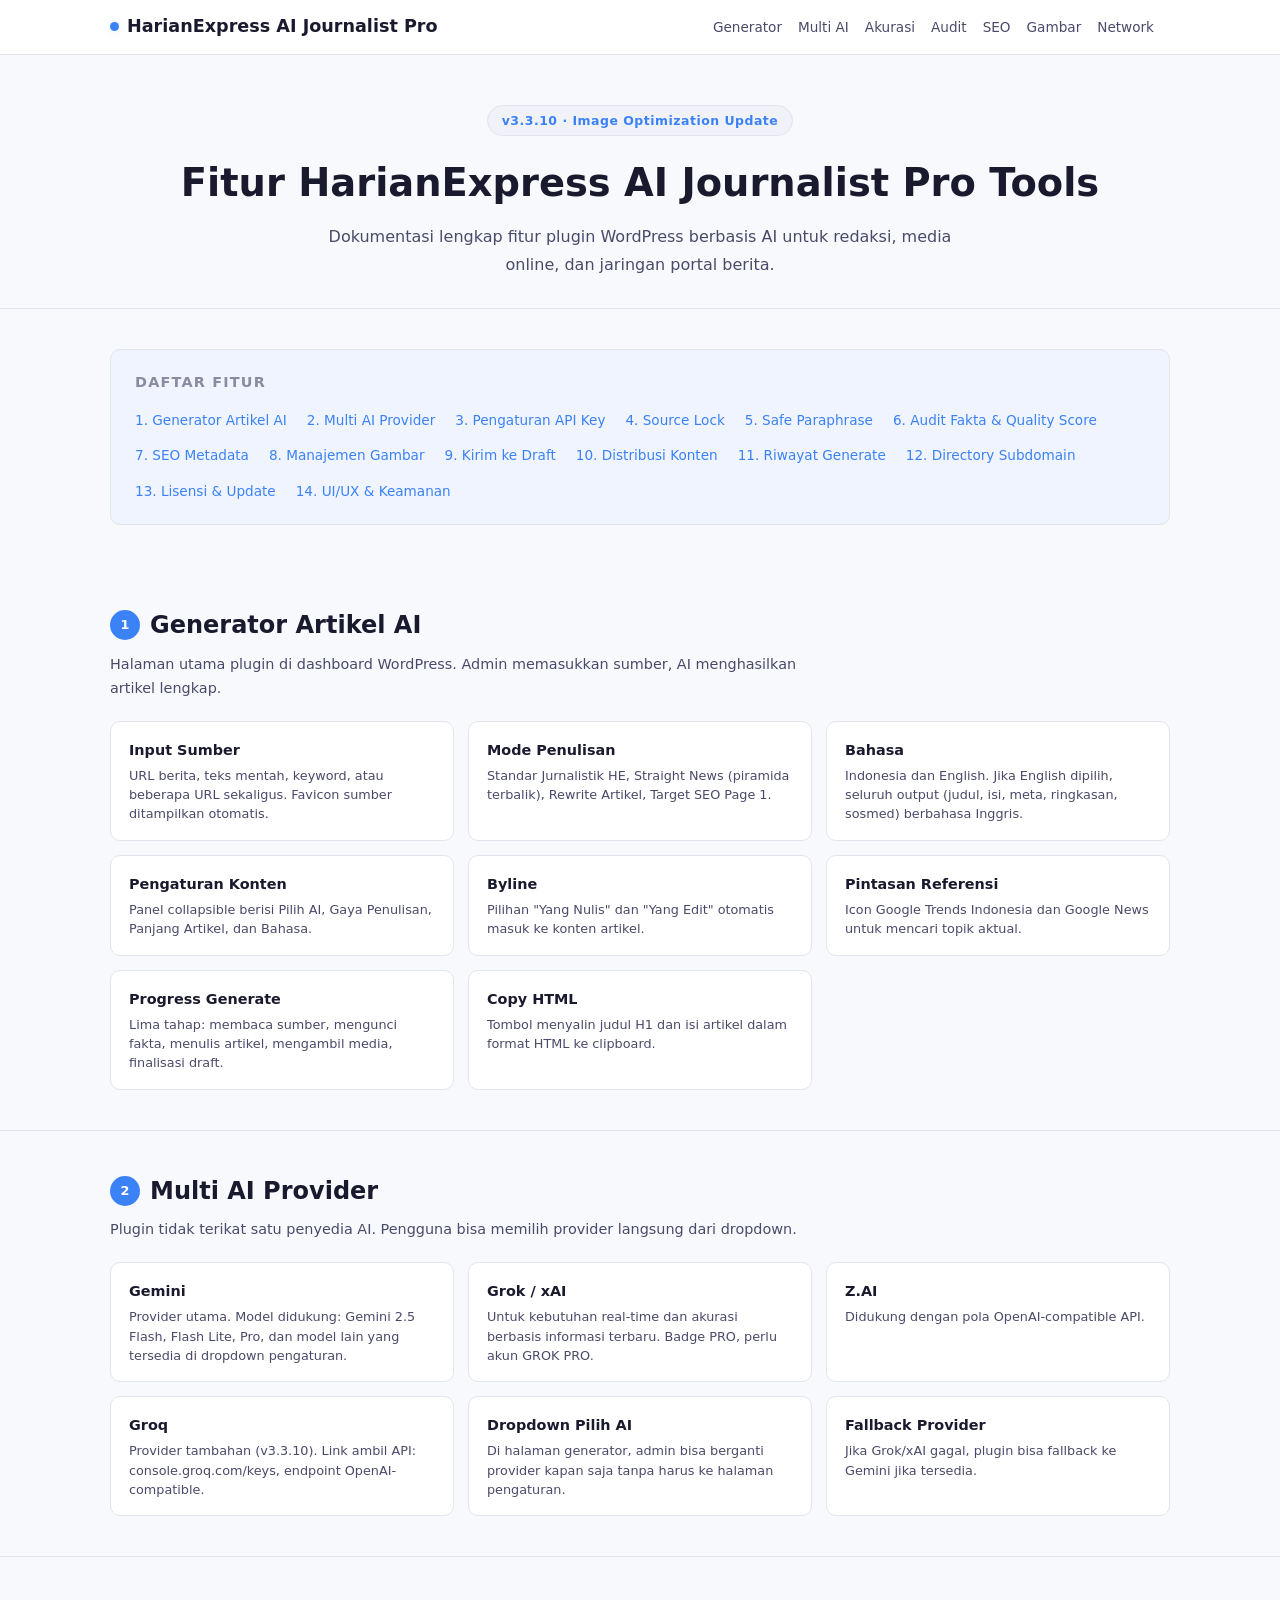
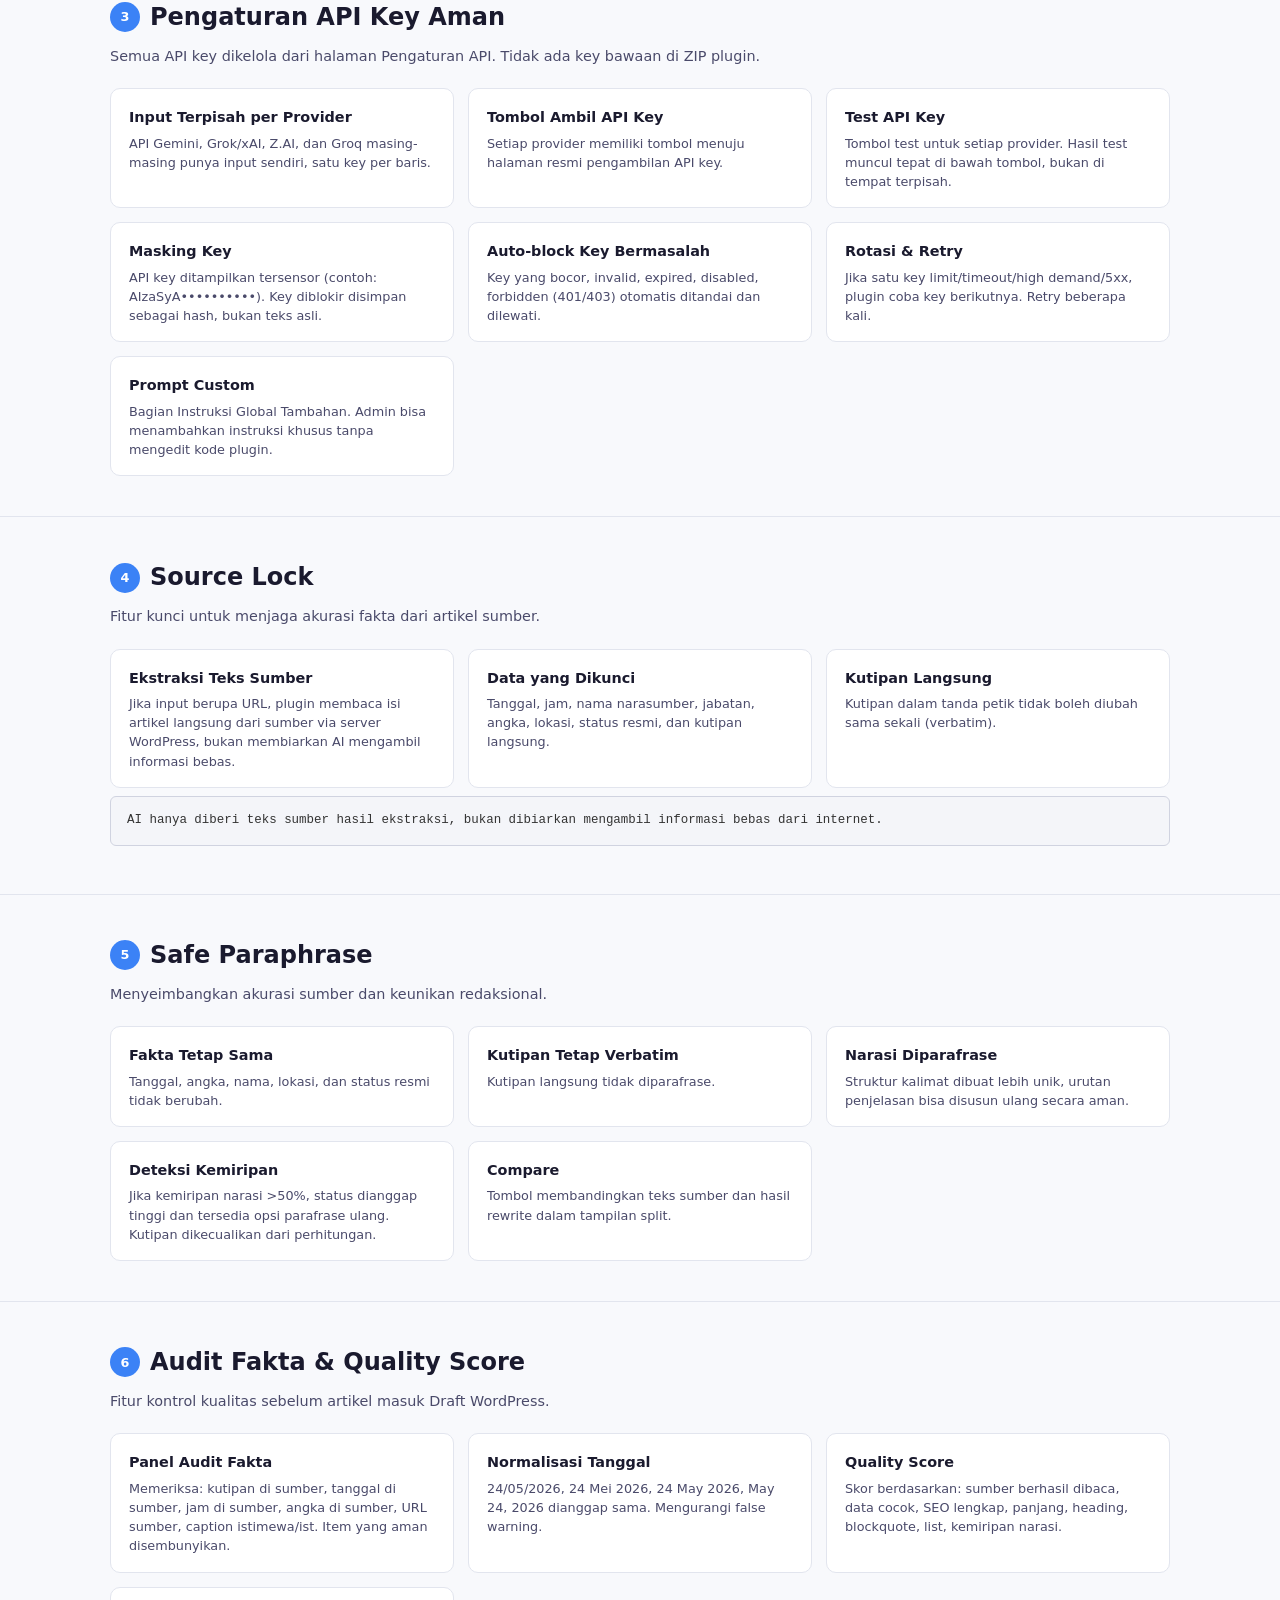
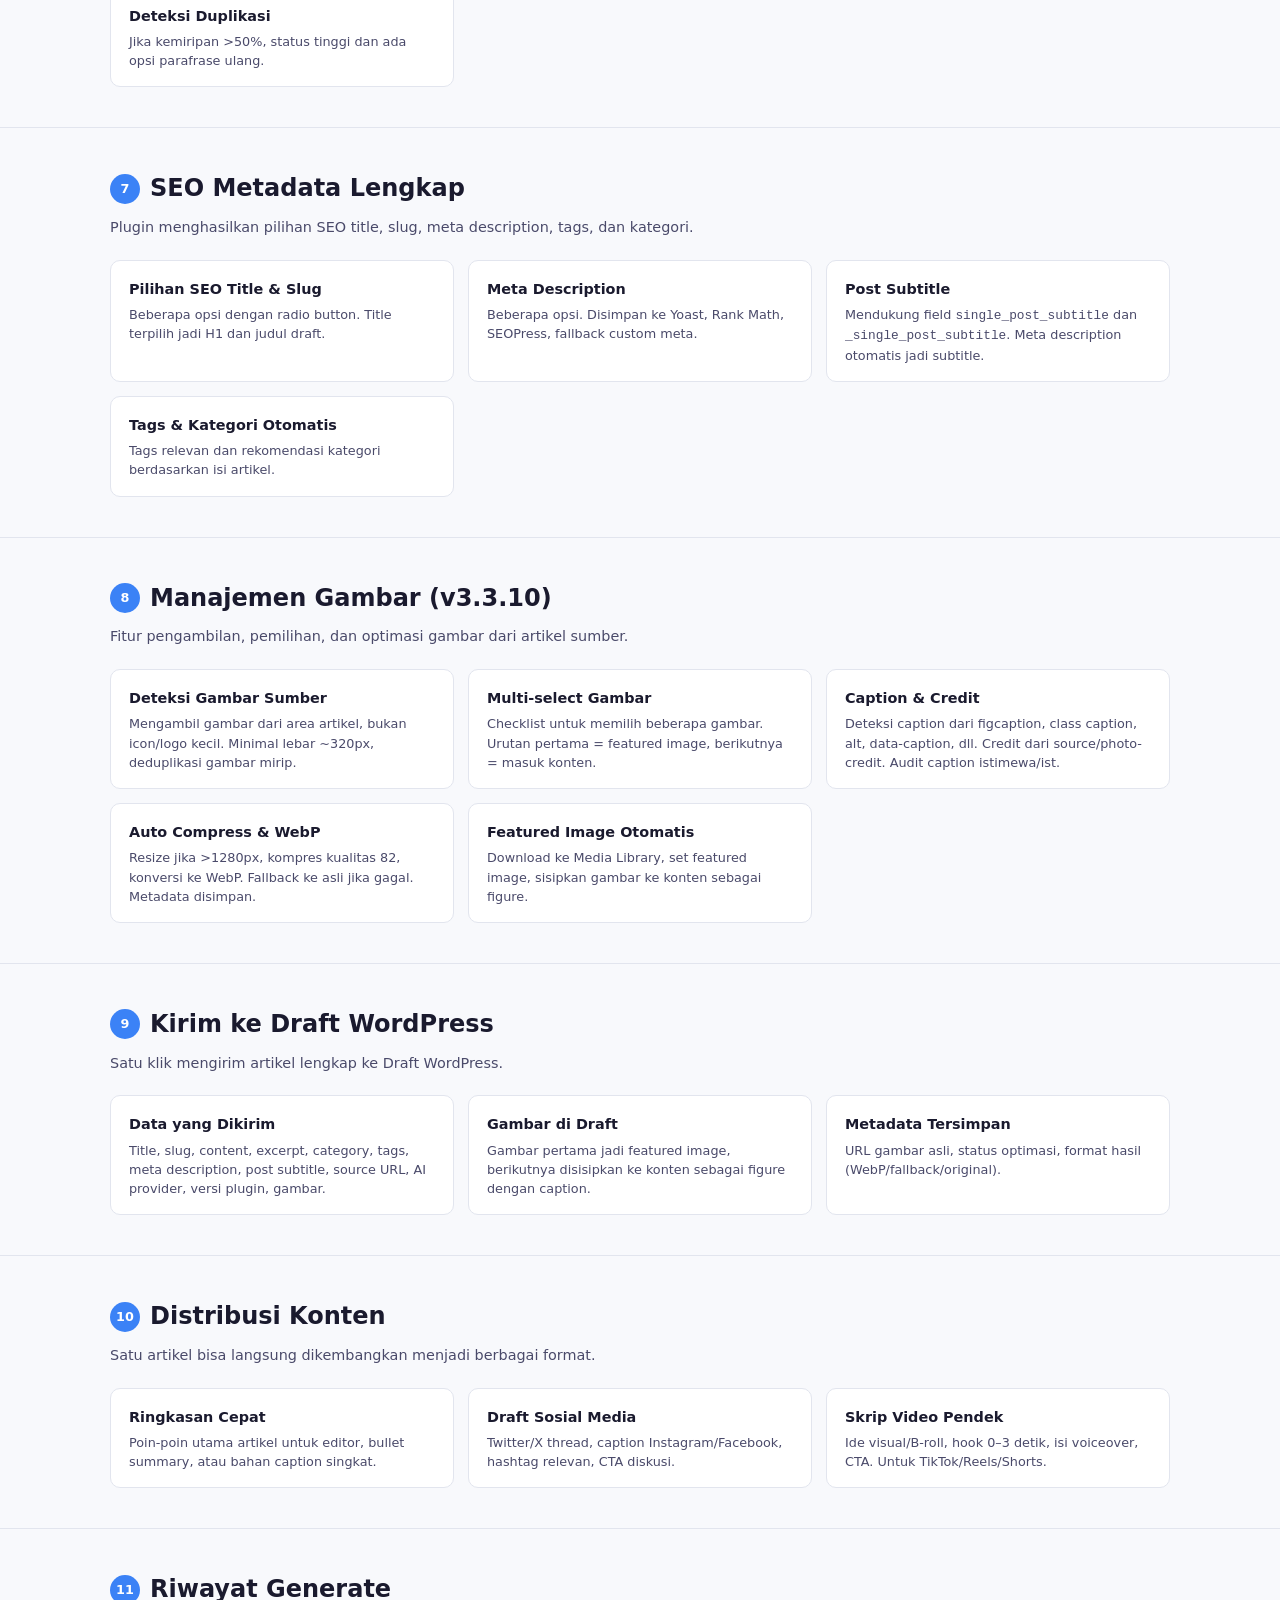
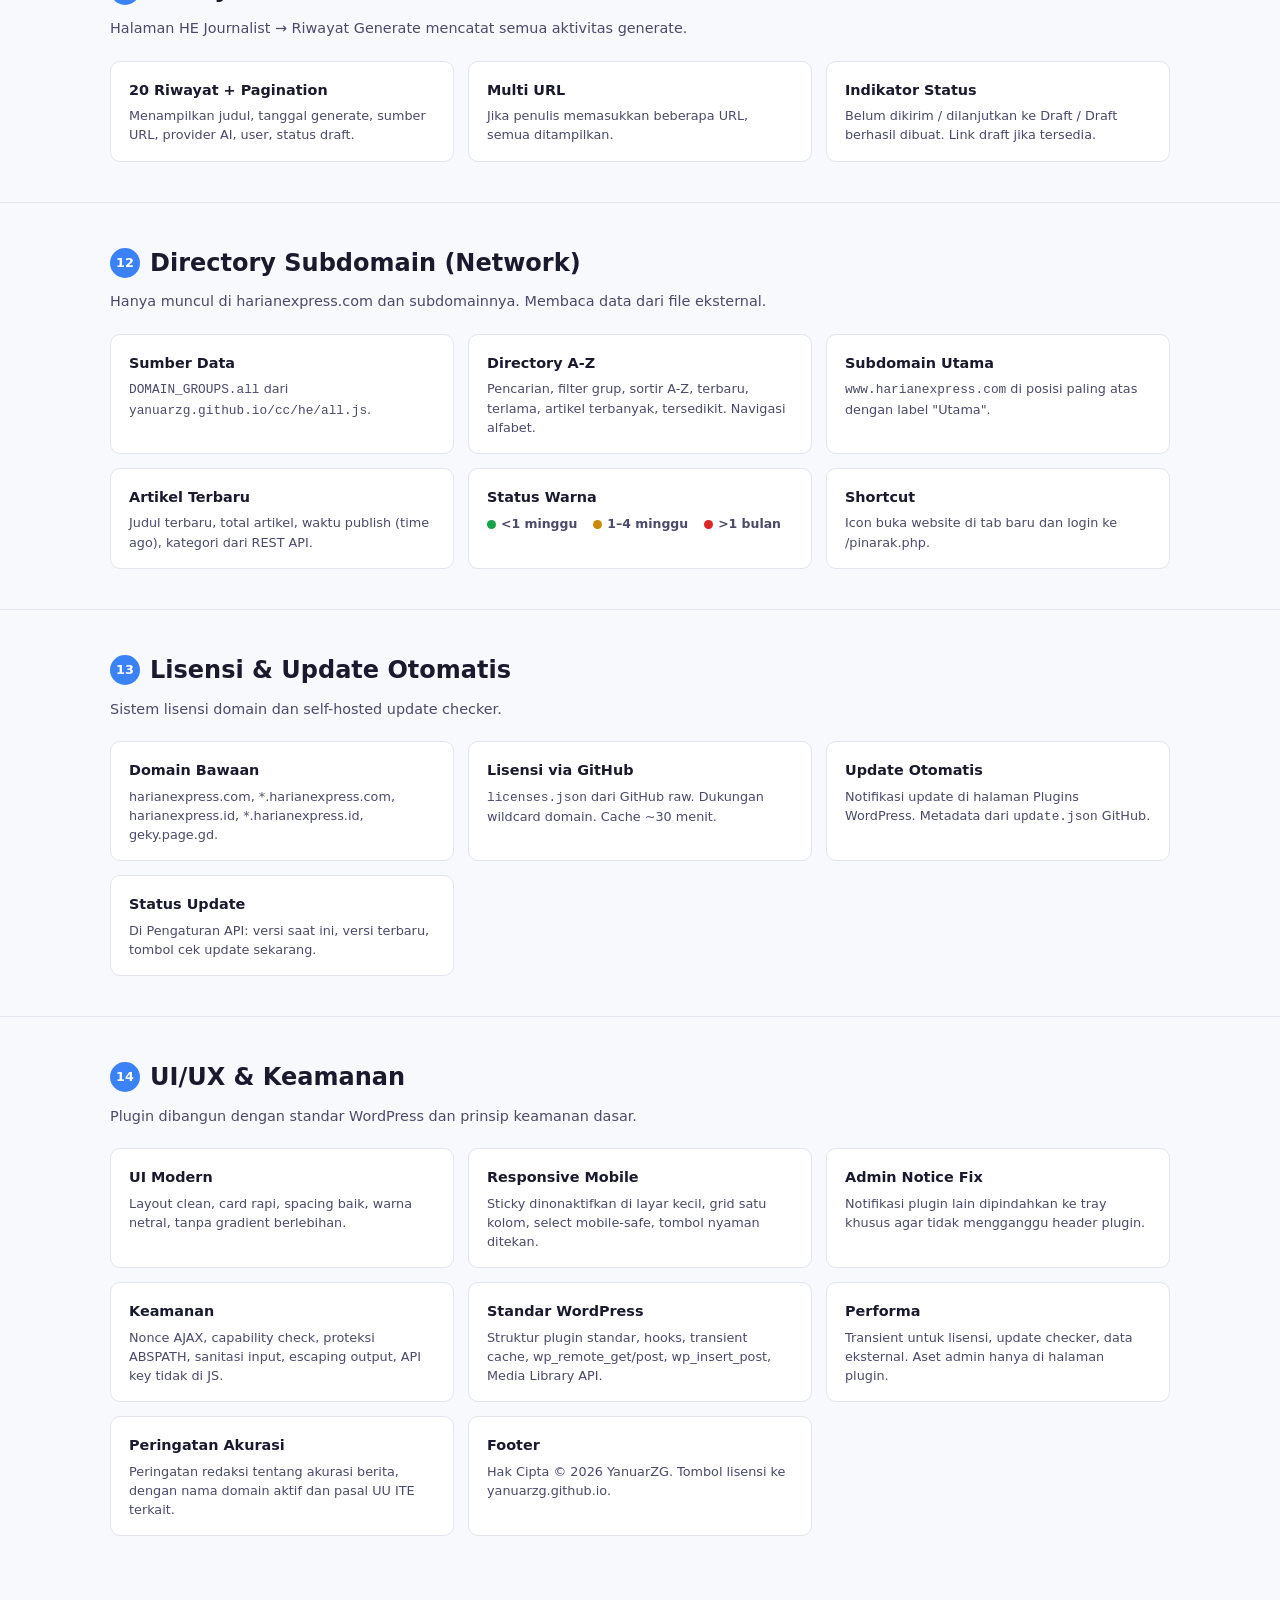
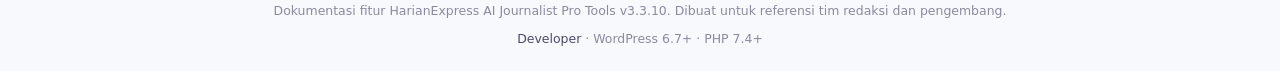
==== commit 4a29be2c: "Update index.html" ====
--- a/he/pl/index.html
+++ b/he/pl/index.html
@@ -103,7 +103,7 @@
         .nav-links a:hover { color: var(--accent); }
         .theme-toggle {
             background: none; border: 1px solid var(--border); color: var(--text2); border-radius: 50%;
-            width: 34px; height: 34px; display: flex; align-items: center; justify-content: center;
+            width: 34px; height: 34px; display: none; align-items: center; justify-content: center;
             cursor: pointer; transition: var(--transition); flex-shrink: 0;
         }
         .theme-toggle:hover { background: var(--bg3); color: var(--accent); }
